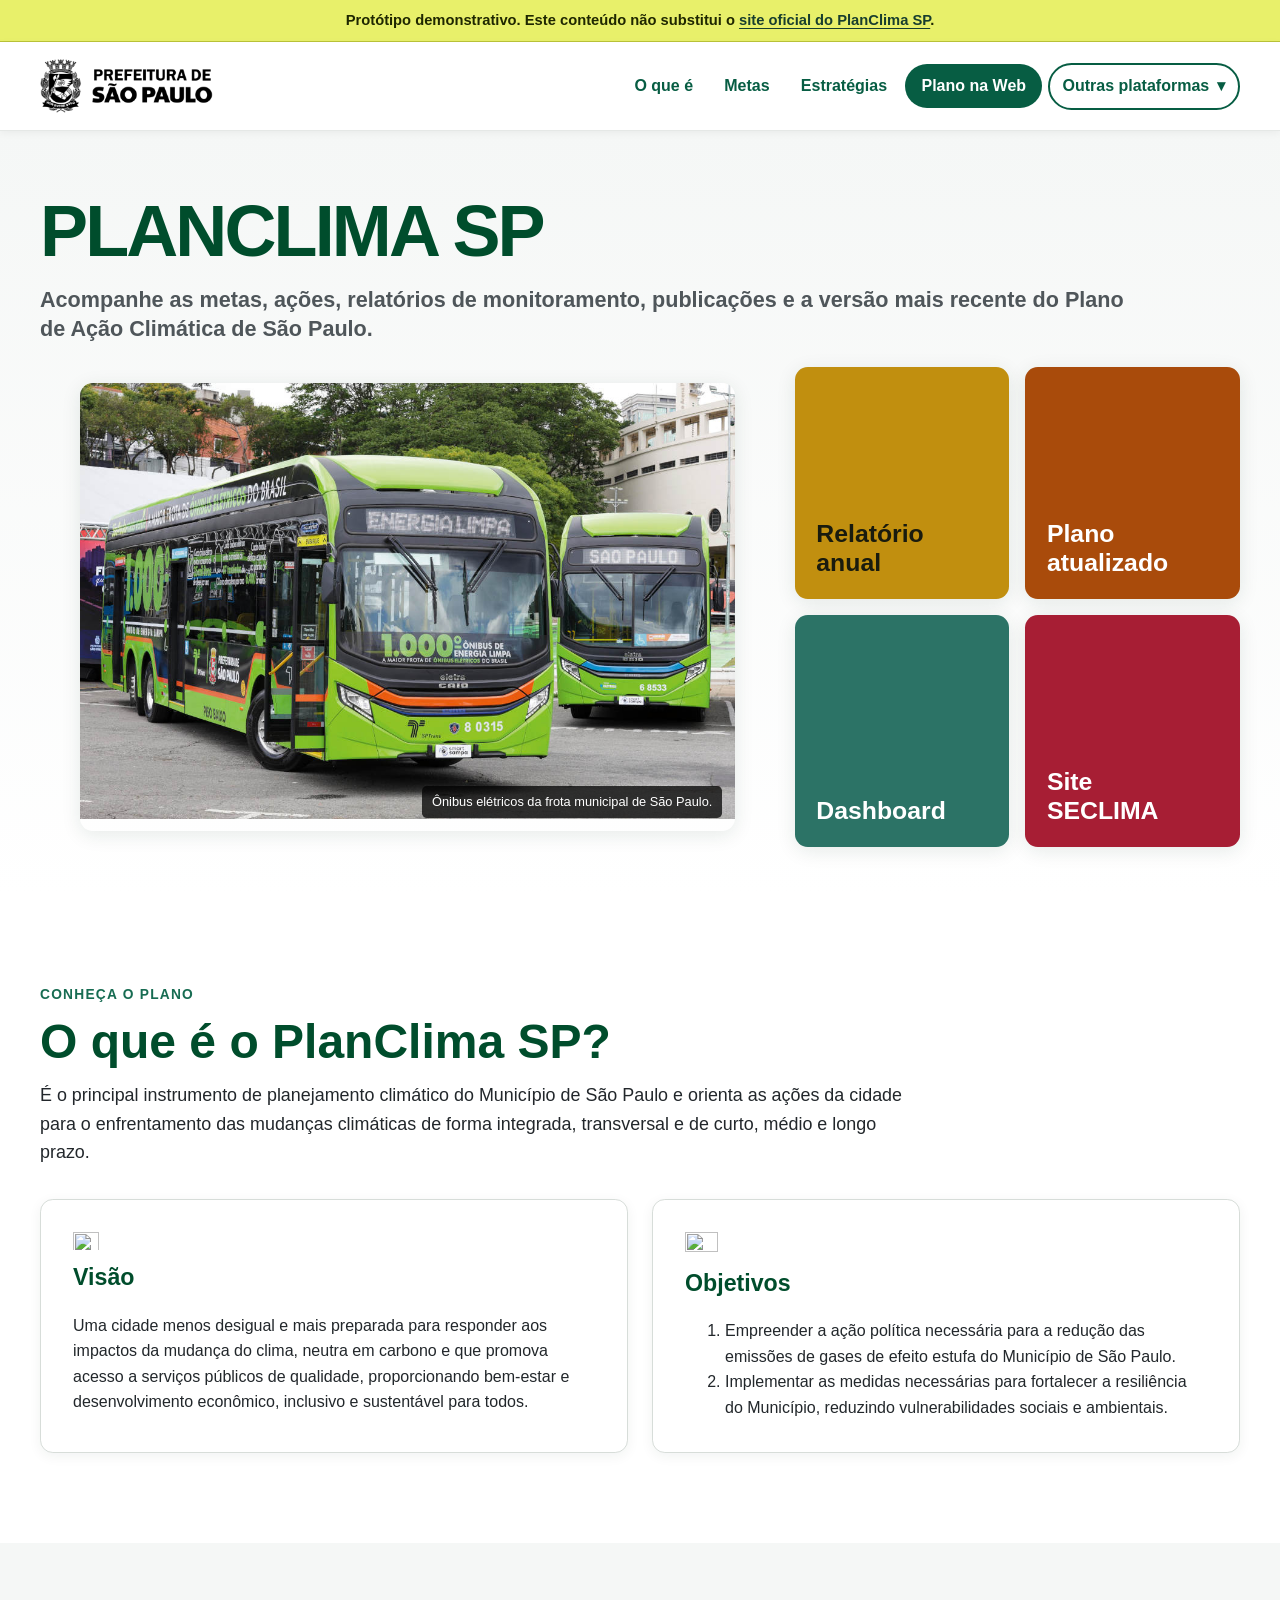
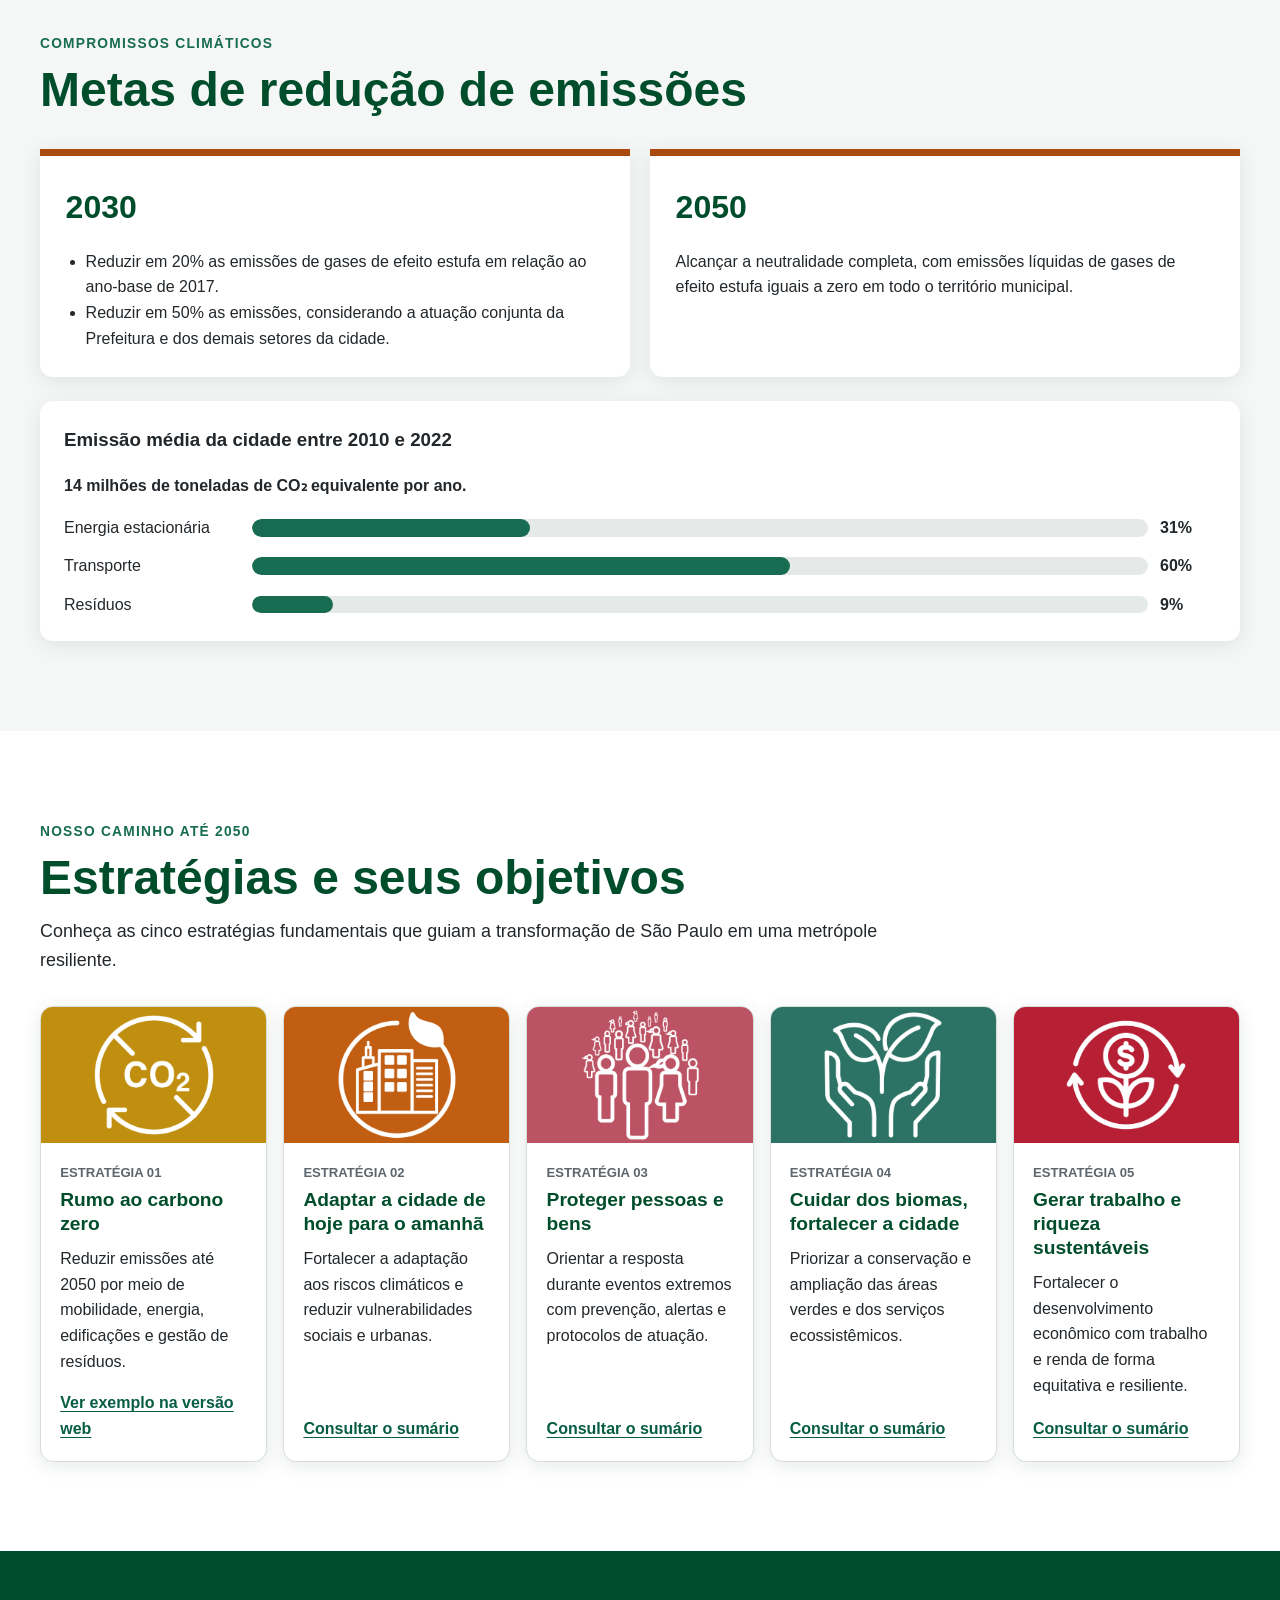
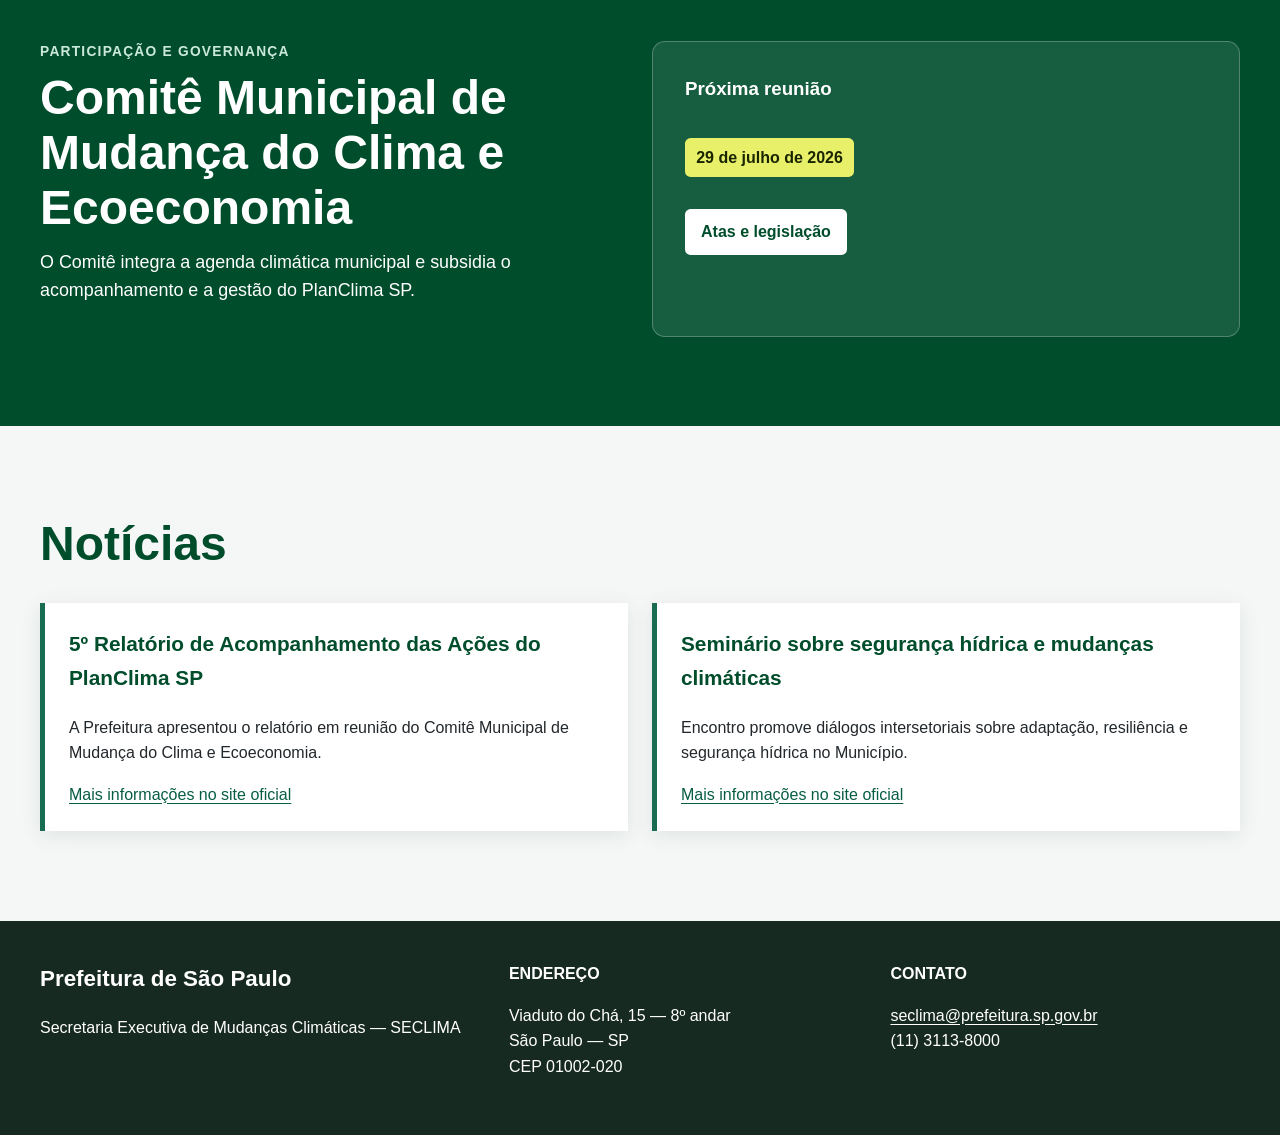
==== index.html @ 9f9f1e48 "Add files via upload" ====
<!doctype html>
<html lang="pt-BR">
<head>
  <meta charset="utf-8">
  <meta name="viewport" content="width=device-width, initial-scale=1">
  <meta name="description" content="Protótipo demonstrativo da página do PlanClima SP com acesso à versão web do Plano de Ação Climática.">
  <title>PlanClima SP — protótipo</title>
  <link rel="stylesheet" href="assets/css/styles.css">
</head>
<body class="planclima-site">
  <a class="skip-link" href="#conteudo-principal">Pular para o conteúdo principal</a>

  <div class="prototype-banner" role="note">
    Protótipo demonstrativo. Este conteúdo não substitui o
    <a href="https://prefeitura.sp.gov.br/web/planclimasp">site oficial do PlanClima SP</a>.
  </div>

  <header class="site-header">
    <div class="container site-header__inner">
      <a class="brand-link" href="index.html" aria-label="PlanClima SP — página inicial do protótipo">
        <img src="assets/images/logo-prefeitura.png" alt="Prefeitura de São Paulo" width="520" height="200">
      </a>

      <nav class="desktop-nav" aria-label="Navegação principal">
        <a href="#sobre">O que é</a>
        <a href="#metas">Metas</a>
        <a href="#estrategias">Estratégias</a>
        <a class="nav-plan" href="planclima-web.html">Plano na Web</a>
        <details class="platforms-menu">
          <summary>Outras plataformas</summary>
          <div class="platforms-menu__panel">
            <a href="https://sampaclima.prefeitura.sp.gov.br/indicadoresinternet/">SampaClima</a>
            <a href="https://prefeitura.sp.gov.br/web/planejamento/w/or%C3%A7amento-clim%C3%A1tico">Orçamento Climático</a>
            <a href="https://www.cgesp.org/v3/">CGE</a>
            <a href="https://observasampa.prefeitura.sp.gov.br/">ObservaSampa</a>
          </div>
        </details>
      </nav>

      <details class="mobile-nav">
        <summary>Menu</summary>
        <nav class="mobile-nav__panel" aria-label="Navegação principal para telas menores">
          <a href="#sobre">O que é</a>
          <a href="#metas">Metas</a>
          <a href="#estrategias">Estratégias</a>
          <a href="planclima-web.html">Plano na Web</a>
          <a href="https://sampaclima.prefeitura.sp.gov.br/indicadoresinternet/">SampaClima</a>
          <a href="https://prefeitura.sp.gov.br/web/planejamento/w/or%C3%A7amento-clim%C3%A1tico">Orçamento Climático</a>
        </nav>
      </details>
    </div>
  </header>

  <main id="conteudo-principal">
    <section class="hero-home" aria-labelledby="titulo-pagina">
      <div class="container">
        <h1 id="titulo-pagina">PLANCLIMA SP</h1>
        <p class="hero-home__lead">Acompanhe as metas, ações, relatórios de monitoramento, publicações e a versão mais recente do Plano de Ação Climática de São Paulo.</p>

        <div class="hero-grid">
          <figure class="hero-photo">
            <img src="assets/images/onibus-eletricos.jpg" alt="Dois ônibus elétricos verdes da frota municipal de São Paulo" width="1080" height="720">
            <figcaption class="hero-photo__caption">Ônibus elétricos da frota municipal de São Paulo.</figcaption>
          </figure>

          <div class="hero-actions" aria-label="Acessos em destaque">
            <a class="hero-action hero-action--report" href="https://prefeitura.sp.gov.br/cidade/secretarias/upload/seclima/planclimasp/arquivos/5-relatorio-planclima-compilado-pdf.pdf">Relatório<br>anual</a>
            <a class="hero-action hero-action--plan" href="https://prefeitura.sp.gov.br/cidade/secretarias/upload/seclima/planclimasp/arquivos/PlanClimaSP-2025__Completo__PARA-TELA.pdf">Plano<br>atualizado</a>
            <a class="hero-action hero-action--dashboard" href="https://prefeitura.sp.gov.br/web/planclimasp/dashboard">Dashboard</a>
            <a class="hero-action hero-action--seclima" href="https://prefeitura.sp.gov.br/web/secretaria_executiva_de_mudancas_climaticas">Site<br>SECLIMA</a>
          </div>
        </div>
      </div>
    </section>

    <section class="section" id="sobre" aria-labelledby="titulo-sobre">
      <div class="container">
        <div class="section-heading">
          <span class="eyebrow">Conheça o plano</span>
          <h2 id="titulo-sobre">O que é o PlanClima SP?</h2>
          <p>É o principal instrumento de planejamento climático do Município de São Paulo e orienta as ações da cidade para o enfrentamento das mudanças climáticas de forma integrada, transversal e de curto, médio e longo prazo.</p>
        </div>

        <div class="about-grid">
          <article class="content-card">
            <div class="content-card__icon" aria-hidden="true"><img src="assets/images/icone-visao.svg" alt="" width="26" height="18"></div>
            <h3>Visão</h3>
            <p>Uma cidade menos desigual e mais preparada para responder aos impactos da mudança do clima, neutra em carbono e que promova acesso a serviços públicos de qualidade, proporcionando bem-estar e desenvolvimento econômico, inclusivo e sustentável para todos.</p>
          </article>
          <article class="content-card">
            <div class="content-card__icon" aria-hidden="true"><img src="assets/images/icone-objetivos.svg" alt="" width="33" height="33"></div>
            <h3>Objetivos</h3>
            <ol>
              <li>Empreender a ação política necessária para a redução das emissões de gases de efeito estufa do Município de São Paulo.</li>
              <li>Implementar as medidas necessárias para fortalecer a resiliência do Município, reduzindo vulnerabilidades sociais e ambientais.</li>
            </ol>
          </article>
        </div>
      </div>
    </section>

    <section class="section section--alt" id="metas" aria-labelledby="titulo-metas">
      <div class="container">
        <div class="section-heading">
          <span class="eyebrow">Compromissos climáticos</span>
          <h2 id="titulo-metas">Metas de redução de emissões</h2>
        </div>

        <div class="targets-grid">
          <article class="target-year">
            <h3>2030</h3>
            <ul>
              <li>Reduzir em 20% as emissões de gases de efeito estufa em relação ao ano-base de 2017.</li>
              <li>Reduzir em 50% as emissões, considerando a atuação conjunta da Prefeitura e dos demais setores da cidade.</li>
            </ul>
          </article>
          <article class="target-year">
            <h3>2050</h3>
            <p>Alcançar a neutralidade completa, com emissões líquidas de gases de efeito estufa iguais a zero em todo o território municipal.</p>
          </article>
        </div>

        <div class="emissions-summary" aria-labelledby="titulo-emissoes">
          <h3 id="titulo-emissoes">Emissão média da cidade entre 2010 e 2022</h3>
          <p><strong>14 milhões de toneladas de CO₂ equivalente por ano.</strong></p>
          <div class="emissions-bars" aria-label="Distribuição percentual das emissões por setor">
            <div class="emissions-row"><span>Energia estacionária</span><div class="emissions-track" aria-hidden="true"><div class="emissions-fill" style="width:31%"></div></div><strong>31%</strong></div>
            <div class="emissions-row"><span>Transporte</span><div class="emissions-track" aria-hidden="true"><div class="emissions-fill" style="width:60%"></div></div><strong>60%</strong></div>
            <div class="emissions-row"><span>Resíduos</span><div class="emissions-track" aria-hidden="true"><div class="emissions-fill" style="width:9%"></div></div><strong>9%</strong></div>
          </div>
        </div>
      </div>
    </section>

    <section class="section" id="estrategias" aria-labelledby="titulo-estrategias">
      <div class="container">
        <div class="section-heading">
          <span class="eyebrow">Nosso caminho até 2050</span>
          <h2 id="titulo-estrategias">Estratégias e seus objetivos</h2>
          <p>Conheça as cinco estratégias fundamentais que guiam a transformação de São Paulo em uma metrópole resiliente.</p>
        </div>

        <div class="strategies-grid">
          <article class="strategy-card" style="--strategy-color:#c18f0f">
            <div class="strategy-card__visual"><img src="assets/images/estrategia-carbono.png" alt="" width="652" height="737"></div>
            <div class="strategy-card__body"><p class="strategy-card__number">Estratégia 01</p><h3>Rumo ao carbono zero</h3><p>Reduzir emissões até 2050 por meio de mobilidade, energia, edificações e gestão de resíduos.</p><a href="planclima-web.html#amostra-meta">Ver exemplo na versão web</a></div>
          </article>
          <article class="strategy-card" style="--strategy-color:#c15e12">
            <div class="strategy-card__visual"><img src="assets/images/estrategia-adaptar.png" alt="" width="652" height="737"></div>
            <div class="strategy-card__body"><p class="strategy-card__number">Estratégia 02</p><h3>Adaptar a cidade de hoje para o amanhã</h3><p>Fortalecer a adaptação aos riscos climáticos e reduzir vulnerabilidades sociais e urbanas.</p><a href="planclima-web.html#sumario">Consultar o sumário</a></div>
          </article>
          <article class="strategy-card" style="--strategy-color:#bc5364">
            <div class="strategy-card__visual"><img src="assets/images/estrategia-proteger.png" alt="" width="652" height="737"></div>
            <div class="strategy-card__body"><p class="strategy-card__number">Estratégia 03</p><h3>Proteger pessoas e bens</h3><p>Orientar a resposta durante eventos extremos com prevenção, alertas e protocolos de atuação.</p><a href="planclima-web.html#sumario">Consultar o sumário</a></div>
          </article>
          <article class="strategy-card" style="--strategy-color:#2c7366">
            <div class="strategy-card__visual"><img src="assets/images/estrategia-biomas.png" alt="" width="652" height="737"></div>
            <div class="strategy-card__body"><p class="strategy-card__number">Estratégia 04</p><h3>Cuidar dos biomas, fortalecer a cidade</h3><p>Priorizar a conservação e ampliação das áreas verdes e dos serviços ecossistêmicos.</p><a href="planclima-web.html#sumario">Consultar o sumário</a></div>
          </article>
          <article class="strategy-card" style="--strategy-color:#b61f34">
            <div class="strategy-card__visual"><img src="assets/images/estrategia-trabalho.png" alt="" width="652" height="737"></div>
            <div class="strategy-card__body"><p class="strategy-card__number">Estratégia 05</p><h3>Gerar trabalho e riqueza sustentáveis</h3><p>Fortalecer o desenvolvimento econômico com trabalho e renda de forma equitativa e resiliente.</p><a href="planclima-web.html#sumario">Consultar o sumário</a></div>
          </article>
        </div>
      </div>
    </section>

    <section class="section section--green" aria-labelledby="titulo-comite">
      <div class="container committee-grid">
        <div class="section-heading">
          <span class="eyebrow">Participação e governança</span>
          <h2 id="titulo-comite">Comitê Municipal de Mudança do Clima e Ecoeconomia</h2>
          <p>O Comitê integra a agenda climática municipal e subsidia o acompanhamento e a gestão do PlanClima SP.</p>
        </div>
        <div class="committee-panel">
          <h3>Próxima reunião</h3>
          <p class="committee-date">29 de julho de 2026</p>
          <p><a class="button-link" href="https://prefeitura.sp.gov.br/web/secretaria_executiva_de_mudancas_climaticas/participacao_social/conselhos_e_orgaos_colegiados/comite_municipal_de_mudanca_do_clima_e_ecoeconomia/">Atas e legislação</a></p>
        </div>
      </div>
    </section>

    <section class="section section--alt" aria-labelledby="titulo-noticias">
      <div class="container">
        <div class="section-heading"><h2 id="titulo-noticias">Notícias</h2></div>
        <div class="news-grid">
          <article class="news-card"><h3>5º Relatório de Acompanhamento das Ações do PlanClima SP</h3><p>A Prefeitura apresentou o relatório em reunião do Comitê Municipal de Mudança do Clima e Ecoeconomia.</p><a href="https://prefeitura.sp.gov.br/web/planclimasp">Mais informações no site oficial</a></article>
          <article class="news-card"><h3>Seminário sobre segurança hídrica e mudanças climáticas</h3><p>Encontro promove diálogos intersetoriais sobre adaptação, resiliência e segurança hídrica no Município.</p><a href="https://prefeitura.sp.gov.br/web/planclimasp">Mais informações no site oficial</a></article>
        </div>
      </div>
    </section>
  </main>

  <footer class="site-footer">
    <div class="container site-footer__grid">
      <div><h2>Prefeitura de São Paulo</h2><p>Secretaria Executiva de Mudanças Climáticas — SECLIMA</p></div>
      <div><h3>Endereço</h3><p>Viaduto do Chá, 15 — 8º andar<br>São Paulo — SP<br>CEP 01002-020</p></div>
      <div><h3>Contato</h3><p><a href="mailto:seclima@prefeitura.sp.gov.br">seclima@prefeitura.sp.gov.br</a><br>(11) 3113-8000</p></div>
    </div>
  </footer>
</body>
</html>
---- assets/css/styles.css ----
:root {
  --pc-green-900: #004d2c;
  --pc-green-800: #075d43;
  --pc-green-700: #176c52;
  --pc-green-100: #e9f4ef;
  --pc-ink: #22272b;
  --pc-muted: #5e666d;
  --pc-border: #d7ddd9;
  --pc-surface: #ffffff;
  --pc-surface-alt: #f5f7f6;
  --pc-yellow: #c18f0f;
  --pc-orange: #a94b0b;
  --pc-teal: #2c7366;
  --pc-red: #a71e34;
  --pc-focus: #005fcc;
  --pc-max: 75rem;
  --pc-radius: 0.8rem;
  --pc-shadow: 0 0.25rem 1.2rem rgba(20, 54, 40, 0.1);
}

* {
  box-sizing: border-box;
}

html {
  scroll-behavior: smooth;
}

body.planclima-site {
  margin: 0;
  color: var(--pc-ink);
  background: var(--pc-surface);
  font-family: "Open Sans", Arial, Helvetica, sans-serif;
  font-size: 1rem;
  line-height: 1.6;
}

body.planclima-site img {
  max-width: 100%;
  height: auto;
}

body.planclima-site a {
  color: var(--pc-green-800);
  text-underline-offset: 0.18em;
}

body.planclima-site a:hover {
  text-decoration-thickness: 0.14em;
}

body.planclima-site :focus-visible {
  outline: 0.2rem solid var(--pc-focus);
  outline-offset: 0.2rem;
}

.skip-link {
  position: fixed;
  z-index: 1000;
  top: 0.5rem;
  left: 0.5rem;
  padding: 0.75rem 1rem;
  color: #fff !important;
  background: #111;
  border-radius: 0.35rem;
  transform: translateY(-150%);
}

.skip-link:focus {
  transform: translateY(0);
}

.prototype-banner {
  padding: 0.55rem 1rem;
  color: #1f2700;
  background: #e8f06a;
  border-bottom: 0.0625rem solid #bac339;
  text-align: center;
  font-size: 0.92rem;
  font-weight: 700;
}

.prototype-banner a {
  color: #183e2e !important;
}

.container {
  width: min(calc(100% - 2rem), var(--pc-max));
  margin-inline: auto;
}

.site-header {
  position: relative;
  z-index: 20;
  background: #fff;
  border-bottom: 0.0625rem solid #e5e8e6;
  box-shadow: 0 0.12rem 0.5rem rgba(0, 0, 0, 0.05);
}

.site-header__inner {
  min-height: 5.5rem;
  display: flex;
  align-items: center;
  justify-content: space-between;
  gap: 1.5rem;
}

.brand-link {
  display: inline-flex;
  align-items: center;
  flex: 0 0 auto;
}

.brand-link img {
  display: block;
  width: 10.8rem;
  height: auto;
}

.desktop-nav {
  display: flex;
  align-items: center;
  gap: 0.35rem;
}

.desktop-nav > a,
.platforms-menu > summary {
  display: inline-flex;
  align-items: center;
  min-height: 2.75rem;
  padding: 0.55rem 0.8rem;
  color: var(--pc-green-800);
  border-radius: 2rem;
  font-weight: 700;
  text-decoration: none;
}

.desktop-nav > a:hover,
.desktop-nav > a[aria-current="page"] {
  background: var(--pc-green-100);
}

.desktop-nav > a.nav-plan {
  padding-inline: 1rem;
  color: #fff;
  background: var(--pc-green-800);
}

.desktop-nav > a.nav-plan:hover,
.desktop-nav > a.nav-plan[aria-current="page"] {
  color: #fff;
  background: var(--pc-green-900);
}

.platforms-menu {
  position: relative;
}

.platforms-menu > summary {
  cursor: pointer;
  list-style: none;
  border: 0.125rem solid var(--pc-green-800);
}

.platforms-menu > summary::-webkit-details-marker {
  display: none;
}

.platforms-menu > summary::after {
  content: "▾";
  margin-left: 0.5rem;
}

.platforms-menu[open] > summary::after {
  content: "▴";
}

.platforms-menu__panel {
  position: absolute;
  right: 0;
  width: 15rem;
  margin-top: 0.4rem;
  padding: 0.5rem;
  background: #fff;
  border: 0.0625rem solid var(--pc-border);
  border-radius: 0.5rem;
  box-shadow: var(--pc-shadow);
}

.platforms-menu__panel a {
  display: block;
  padding: 0.55rem 0.7rem;
  border-radius: 0.35rem;
  text-decoration: none;
}

.platforms-menu__panel a:hover {
  background: var(--pc-green-100);
}

.mobile-nav {
  display: none;
}

.hero-home {
  padding: clamp(2.5rem, 5vw, 5rem) 0 3rem;
  background: linear-gradient(180deg, #f5f7f6 0%, #fff 100%);
}

.hero-home h1,
.web-hero h1 {
  margin: 0;
  color: var(--pc-green-900);
  font-size: clamp(2.5rem, 6vw, 4.5rem);
  line-height: 1.02;
  letter-spacing: -0.04em;
}

.hero-home__lead {
  max-width: 68rem;
  margin: 1rem 0 1.5rem;
  color: #4f565a;
  font-size: clamp(1.1rem, 2vw, 1.35rem);
  font-weight: 700;
  line-height: 1.35;
}

.hero-grid {
  display: grid;
  grid-template-columns: minmax(0, 1.65fr) minmax(18rem, 1fr);
  gap: 1.25rem;
}

.hero-photo {
  position: relative;
  min-height: 28rem;
  overflow: hidden;
  border-radius: var(--pc-radius);
  box-shadow: var(--pc-shadow);
}

.hero-photo img {
  width: 100%;
  height: 100%;
  object-fit: cover;
}

.hero-photo__caption {
  position: absolute;
  right: 0.8rem;
  bottom: 0.8rem;
  max-width: calc(100% - 1.6rem);
  padding: 0.35rem 0.6rem;
  color: #fff;
  background: rgba(0, 0, 0, 0.74);
  border-radius: 0.3rem;
  font-size: 0.8rem;
}

.hero-actions {
  display: grid;
  grid-template-columns: repeat(2, minmax(0, 1fr));
  gap: 1rem;
}

.hero-action {
  min-height: 13.5rem;
  display: flex;
  align-items: flex-end;
  padding: 1.35rem;
  border-radius: var(--pc-radius);
  box-shadow: var(--pc-shadow);
  color: #fff !important;
  font-size: clamp(1.15rem, 2vw, 1.55rem);
  font-weight: 800;
  line-height: 1.15;
  text-decoration: none;
}

.hero-action--report {
  color: #191b0e !important;
  background: var(--pc-yellow);
}

.hero-action--plan {
  background: var(--pc-orange);
}

.hero-action--dashboard {
  background: var(--pc-teal);
}

.hero-action--seclima {
  background: var(--pc-red);
}

.hero-action:hover {
  filter: brightness(0.92);
  transform: translateY(-0.12rem);
}

.section {
  padding: clamp(3.2rem, 7vw, 6rem) 0;
}

.section--alt {
  background: var(--pc-surface-alt);
}

.section--green {
  color: #fff;
  background: var(--pc-green-900);
}

.section-heading {
  max-width: 54rem;
  margin: 0 0 2rem;
}

.eyebrow {
  display: block;
  margin-bottom: 0.45rem;
  color: var(--pc-green-700);
  font-size: 0.86rem;
  font-weight: 800;
  letter-spacing: 0.09em;
  text-transform: uppercase;
}

.section--green .eyebrow {
  color: #cbe9da;
}

.section-heading h2,
.document-section > h2 {
  margin: 0 0 0.75rem;
  color: var(--pc-green-900);
  font-size: clamp(1.9rem, 4vw, 3rem);
  line-height: 1.15;
}

.section--green .section-heading h2 {
  color: #fff;
}

.section-heading p {
  margin: 0;
  font-size: 1.12rem;
}

.about-grid,
.committee-grid,
.news-grid {
  display: grid;
  grid-template-columns: repeat(2, minmax(0, 1fr));
  gap: 1.5rem;
}

.content-card {
  padding: clamp(1.4rem, 3vw, 2rem);
  background: #fff;
  border: 0.0625rem solid var(--pc-border);
  border-radius: var(--pc-radius);
  box-shadow: 0 0.2rem 0.8rem rgba(20, 54, 40, 0.06);
}

.content-card h3 {
  margin: 0 0 0.75rem;
  color: var(--pc-green-900);
  font-size: 1.45rem;
}

.content-card p:last-child,
.content-card ol:last-child {
  margin-bottom: 0;
}

.targets-grid {
  display: grid;
  grid-template-columns: repeat(2, minmax(0, 1fr));
  gap: 1.25rem;
}

.target-year {
  padding: 1.6rem;
  background: #fff;
  border-top: 0.45rem solid var(--pc-orange);
  border-radius: 0 0 var(--pc-radius) var(--pc-radius);
  box-shadow: var(--pc-shadow);
}

.target-year h3 {
  margin: 0 0 0.8rem;
  color: var(--pc-green-900);
  font-size: 2rem;
}

.target-year ul {
  margin-bottom: 0;
  padding-left: 1.25rem;
}

.emissions-summary {
  margin-top: 1.5rem;
  padding: 1.5rem;
  background: #fff;
  border-radius: var(--pc-radius);
  box-shadow: var(--pc-shadow);
}

.emissions-summary h3 {
  margin-top: 0;
}

.emissions-bars {
  display: grid;
  gap: 0.8rem;
}

.emissions-row {
  display: grid;
  grid-template-columns: 11rem minmax(0, 1fr) 3.5rem;
  gap: 0.75rem;
  align-items: center;
}

.emissions-track {
  height: 1.1rem;
  overflow: hidden;
  background: #e5e9e7;
  border-radius: 1rem;
}

.emissions-fill {
  height: 100%;
  background: var(--pc-green-700);
  border-radius: inherit;
}

.strategies-grid {
  display: grid;
  grid-template-columns: repeat(5, minmax(0, 1fr));
  gap: 1rem;
}

.strategy-card {
  min-height: 23rem;
  display: flex;
  flex-direction: column;
  overflow: hidden;
  color: var(--pc-ink);
  background: #fff;
  border: 0.0625rem solid var(--pc-border);
  border-radius: var(--pc-radius);
  box-shadow: var(--pc-shadow);
}

.strategy-card__visual {
  min-height: 8.2rem;
  display: grid;
  place-items: center;
  background: var(--strategy-color, var(--pc-green-800));
}

.strategy-card__visual img {
  width: 7.5rem;
  height: 7.5rem;
  object-fit: cover;
}

.strategy-card__body {
  flex: 1;
  display: flex;
  flex-direction: column;
  padding: 1.2rem;
}

.strategy-card__number {
  margin: 0 0 0.3rem;
  color: var(--pc-muted);
  font-size: 0.82rem;
  font-weight: 800;
  text-transform: uppercase;
}

.strategy-card h3 {
  margin: 0 0 0.65rem;
  color: var(--pc-green-900);
  font-size: 1.2rem;
  line-height: 1.25;
}

.strategy-card p {
  margin-top: 0;
}

.strategy-card a {
  margin-top: auto;
  font-weight: 800;
}

.committee-panel {
  padding: 2rem;
  background: rgba(255, 255, 255, 0.09);
  border: 0.0625rem solid rgba(255, 255, 255, 0.25);
  border-radius: var(--pc-radius);
}

.committee-panel h3 {
  margin-top: 0;
  color: #fff;
}

.committee-date {
  display: inline-block;
  padding: 0.4rem 0.7rem;
  color: #1a2500;
  background: #e8f06a;
  border-radius: 0.35rem;
  font-weight: 800;
}

.button-link {
  display: inline-flex;
  align-items: center;
  justify-content: center;
  min-height: 2.75rem;
  padding: 0.65rem 1rem;
  color: #fff !important;
  background: var(--pc-green-800);
  border-radius: 0.35rem;
  font-weight: 800;
  text-decoration: none;
}

.section--green .button-link {
  color: var(--pc-green-900) !important;
  background: #fff;
}

.news-card {
  padding: 1.5rem;
  border-left: 0.35rem solid var(--pc-green-700);
  background: #fff;
  box-shadow: var(--pc-shadow);
}

.news-card h3 {
  margin-top: 0;
  color: var(--pc-green-900);
  font-size: 1.3rem;
}

.site-footer {
  padding: 2.5rem 0;
  color: #fff;
  background: #172a22;
}

.site-footer__grid {
  display: grid;
  grid-template-columns: 1.25fr 1fr 1fr;
  gap: 2rem;
}

.site-footer h2,
.site-footer h3 {
  color: #fff;
}

.site-footer h2 {
  margin-top: 0;
  font-size: 1.4rem;
}

.site-footer h3 {
  margin-top: 0;
  font-size: 1rem;
  text-transform: uppercase;
}

.site-footer a {
  color: #fff !important;
}

.breadcrumbs {
  padding: 1rem 0;
  background: var(--pc-surface-alt);
  border-bottom: 0.0625rem solid var(--pc-border);
}

.breadcrumbs ol {
  display: flex;
  flex-wrap: wrap;
  gap: 0.45rem;
  margin: 0;
  padding: 0;
  list-style: none;
}

.breadcrumbs li:not(:last-child)::after {
  content: "/";
  margin-left: 0.45rem;
  color: var(--pc-muted);
}

.web-hero {
  padding: clamp(2.5rem, 6vw, 5rem) 0 2.5rem;
  background: linear-gradient(135deg, #edf6f1 0%, #fff 70%);
  border-bottom: 0.0625rem solid var(--pc-border);
}

.web-hero h1 {
  max-width: 58rem;
  font-size: clamp(2.3rem, 5vw, 4rem);
}

.web-hero__lead {
  max-width: 50rem;
  margin: 1rem 0 1.4rem;
  font-size: 1.2rem;
}

.status-tag {
  display: inline-flex;
  padding: 0.25rem 0.55rem;
  color: #5b3500;
  background: #ffdf9b;
  border-radius: 0.25rem;
  font-size: 0.85rem;
  font-weight: 800;
}

.web-hero__actions {
  display: flex;
  flex-wrap: wrap;
  gap: 0.75rem;
}

.button-link--secondary {
  color: var(--pc-green-900) !important;
  background: #fff;
  border: 0.125rem solid var(--pc-green-800);
}

.web-layout {
  display: grid;
  grid-template-columns: minmax(14rem, 17rem) minmax(0, 1fr);
  gap: clamp(2rem, 5vw, 4rem);
  align-items: start;
  padding-top: 2.5rem;
  padding-bottom: 5rem;
}

.in-page-nav {
  position: sticky;
  top: 1rem;
  padding: 1.25rem;
  background: var(--pc-surface-alt);
  border: 0.0625rem solid var(--pc-border);
  border-radius: var(--pc-radius);
}

.in-page-nav h2 {
  margin: 0 0 0.7rem;
  color: var(--pc-green-900);
  font-size: 1.15rem;
}

.in-page-nav ol {
  margin: 0;
  padding-left: 1.25rem;
}

.in-page-nav li + li {
  margin-top: 0.35rem;
}

.in-page-nav__pending {
  color: var(--pc-muted);
}

.document-content {
  min-width: 0;
}

.document-notice {
  margin-bottom: 2.5rem;
  padding: 1rem 1.2rem;
  background: #f6f8da;
  border-left: 0.35rem solid #aab622;
}

.document-notice p {
  margin: 0;
}

.document-section {
  scroll-margin-top: 1rem;
  padding-bottom: 3.5rem;
  border-bottom: 0.0625rem solid var(--pc-border);
}

.document-section + .document-section {
  padding-top: 3.5rem;
}

.document-section h3 {
  margin: 2rem 0 0.7rem;
  color: var(--pc-green-900);
  font-size: 1.5rem;
}

.chapter-index {
  display: grid;
  grid-template-columns: repeat(2, minmax(0, 1fr));
  gap: 0.75rem;
  margin: 1.5rem 0 0;
  padding: 0;
  list-style: none;
  counter-reset: chapters;
}

.chapter-index li {
  counter-increment: chapters;
  min-height: 5.5rem;
  padding: 1rem;
  background: #fff;
  border: 0.0625rem solid var(--pc-border);
  border-radius: 0.5rem;
}

.chapter-index li::before {
  content: counter(chapters, decimal-leading-zero);
  display: block;
  color: var(--pc-green-700);
  font-size: 0.8rem;
  font-weight: 800;
}

.chapter-index a {
  font-weight: 800;
}

.chapter-index small {
  display: block;
  color: var(--pc-muted);
}

.chapter-figure {
  margin: 1.5rem 0 2rem;
}

.chapter-figure img {
  display: block;
  width: 100%;
  border-radius: var(--pc-radius) var(--pc-radius) 0 0;
}

.chapter-figure figcaption {
  padding: 0.75rem 1rem;
  color: #454c50;
  background: var(--pc-surface-alt);
  border: 0.0625rem solid var(--pc-border);
  border-top: 0;
  border-radius: 0 0 var(--pc-radius) var(--pc-radius);
  font-size: 0.9rem;
}

.vision-quote {
  margin: 1.5rem 0;
  padding: 1.5rem;
  color: var(--pc-green-900);
  background: var(--pc-green-100);
  border-left: 0.45rem solid var(--pc-green-700);
  font-size: clamp(1.25rem, 2.8vw, 1.7rem);
  font-weight: 800;
  line-height: 1.4;
}

.objectives-list {
  padding-left: 1.35rem;
}

.objectives-list li + li {
  margin-top: 0.8rem;
}

.data-region {
  overflow-x: auto;
  margin: 1rem 0 1.5rem;
  border: 0.0625rem solid var(--pc-border);
  border-radius: 0.5rem;
}

.data-table {
  width: 100%;
  min-width: 42rem;
  border-collapse: collapse;
  background: #fff;
}

.data-table caption {
  padding: 1rem;
  color: var(--pc-green-900);
  background: var(--pc-surface-alt);
  font-size: 1.1rem;
  font-weight: 800;
  text-align: left;
}

.data-table th,
.data-table td {
  padding: 0.75rem;
  border-top: 0.0625rem solid var(--pc-border);
  vertical-align: top;
  text-align: left;
}

.data-table thead th {
  color: #fff;
  background: var(--pc-green-800);
}

.data-table tbody th {
  color: var(--pc-green-900);
  background: #f5f8f6;
}

.meta-card {
  overflow: hidden;
  margin-top: 1.5rem;
  background: #fff;
  border: 0.0625rem solid var(--pc-border);
  border-radius: var(--pc-radius);
  box-shadow: var(--pc-shadow);
}

.meta-card__header {
  padding: 1.4rem;
  color: #fff;
  background: var(--pc-orange);
}

.meta-card__header p {
  margin: 0 0 0.25rem;
  font-size: 0.9rem;
  font-weight: 800;
  text-transform: uppercase;
}

.meta-card__header h3 {
  margin: 0;
  color: #fff;
  font-size: 1.55rem;
}

.meta-card__body {
  padding: clamp(1.2rem, 3vw, 2rem);
}

.meta-card__facts {
  display: grid;
  grid-template-columns: repeat(2, minmax(0, 1fr));
  gap: 0.8rem;
  margin: 1.5rem 0;
}

.meta-card__facts div {
  padding: 0.8rem;
  background: var(--pc-surface-alt);
  border-radius: 0.35rem;
}

.meta-card__facts dt {
  color: var(--pc-muted);
  font-size: 0.78rem;
  font-weight: 800;
  text-transform: uppercase;
}

.meta-card__facts dd {
  margin: 0.2rem 0 0;
  font-weight: 700;
}

.page-navigation {
  display: flex;
  justify-content: space-between;
  gap: 1rem;
  margin-top: 2rem;
}

.page-navigation a {
  display: inline-flex;
  padding: 0.65rem 0.8rem;
  background: var(--pc-green-100);
  border-radius: 0.35rem;
  font-weight: 800;
  text-decoration: none;
}

@media (max-width: 68rem) {
  .desktop-nav {
    display: none;
  }

  .mobile-nav {
    position: relative;
    display: block;
  }

  .mobile-nav > summary {
    min-height: 2.75rem;
    display: inline-flex;
    align-items: center;
    padding: 0.55rem 0.85rem;
    color: #fff;
    background: var(--pc-green-800);
    border-radius: 0.35rem;
    cursor: pointer;
    font-weight: 800;
    list-style: none;
  }

  .mobile-nav > summary::-webkit-details-marker {
    display: none;
  }

  .mobile-nav__panel {
    position: absolute;
    right: 0;
    width: min(20rem, calc(100vw - 2rem));
    padding: 0.5rem;
    background: #fff;
    border: 0.0625rem solid var(--pc-border);
    border-radius: 0.5rem;
    box-shadow: var(--pc-shadow);
  }

  .mobile-nav__panel a {
    display: block;
    padding: 0.6rem;
    border-radius: 0.25rem;
    font-weight: 700;
    text-decoration: none;
  }

  .mobile-nav__panel a:hover {
    background: var(--pc-green-100);
  }

  .strategies-grid {
    grid-template-columns: repeat(3, minmax(0, 1fr));
  }
}

@media (max-width: 56rem) {
  .hero-grid,
  .about-grid,
  .committee-grid,
  .news-grid,
  .web-layout {
    grid-template-columns: 1fr;
  }

  .hero-photo {
    min-height: 22rem;
  }

  .web-layout {
    gap: 1.5rem;
  }

  .in-page-nav {
    position: static;
  }

  .site-footer__grid {
    grid-template-columns: 1fr 1fr;
  }
}

@media (max-width: 44rem) {
  .container {
    width: min(calc(100% - 1.25rem), var(--pc-max));
  }

  .site-header__inner {
    min-height: 4.5rem;
  }

  .brand-link img {
    width: 8.8rem;
  }

  .hero-actions,
  .targets-grid,
  .strategies-grid,
  .chapter-index,
  .meta-card__facts,
  .site-footer__grid {
    grid-template-columns: 1fr;
  }

  .hero-action {
    min-height: 8rem;
  }

  .strategy-card {
    min-height: auto;
  }

  .emissions-row {
    grid-template-columns: 1fr 3rem;
  }

  .emissions-row > span:first-child {
    grid-column: 1 / -1;
  }

  .page-navigation {
    flex-direction: column;
  }
}

@media (prefers-reduced-motion: reduce) {
  html {
    scroll-behavior: auto;
  }

  *,
  *::before,
  *::after {
    transition-duration: 0.01ms !important;
    animation-duration: 0.01ms !important;
    animation-iteration-count: 1 !important;
  }
}

@media print {
  .prototype-banner,
  .site-header,
  .breadcrumbs,
  .in-page-nav,
  .web-hero__actions,
  .page-navigation,
  .site-footer {
    display: none !important;
  }

  body.planclima-site {
    color: #000;
    background: #fff;
    font-size: 11pt;
  }

  .web-layout {
    display: block;
    padding: 0;
  }

  .document-section,
  .meta-card,
  .content-card {
    break-inside: avoid;
    box-shadow: none;
  }

  a[href]::after {
    content: " (" attr(href) ")";
    font-size: 0.8em;
  }
}
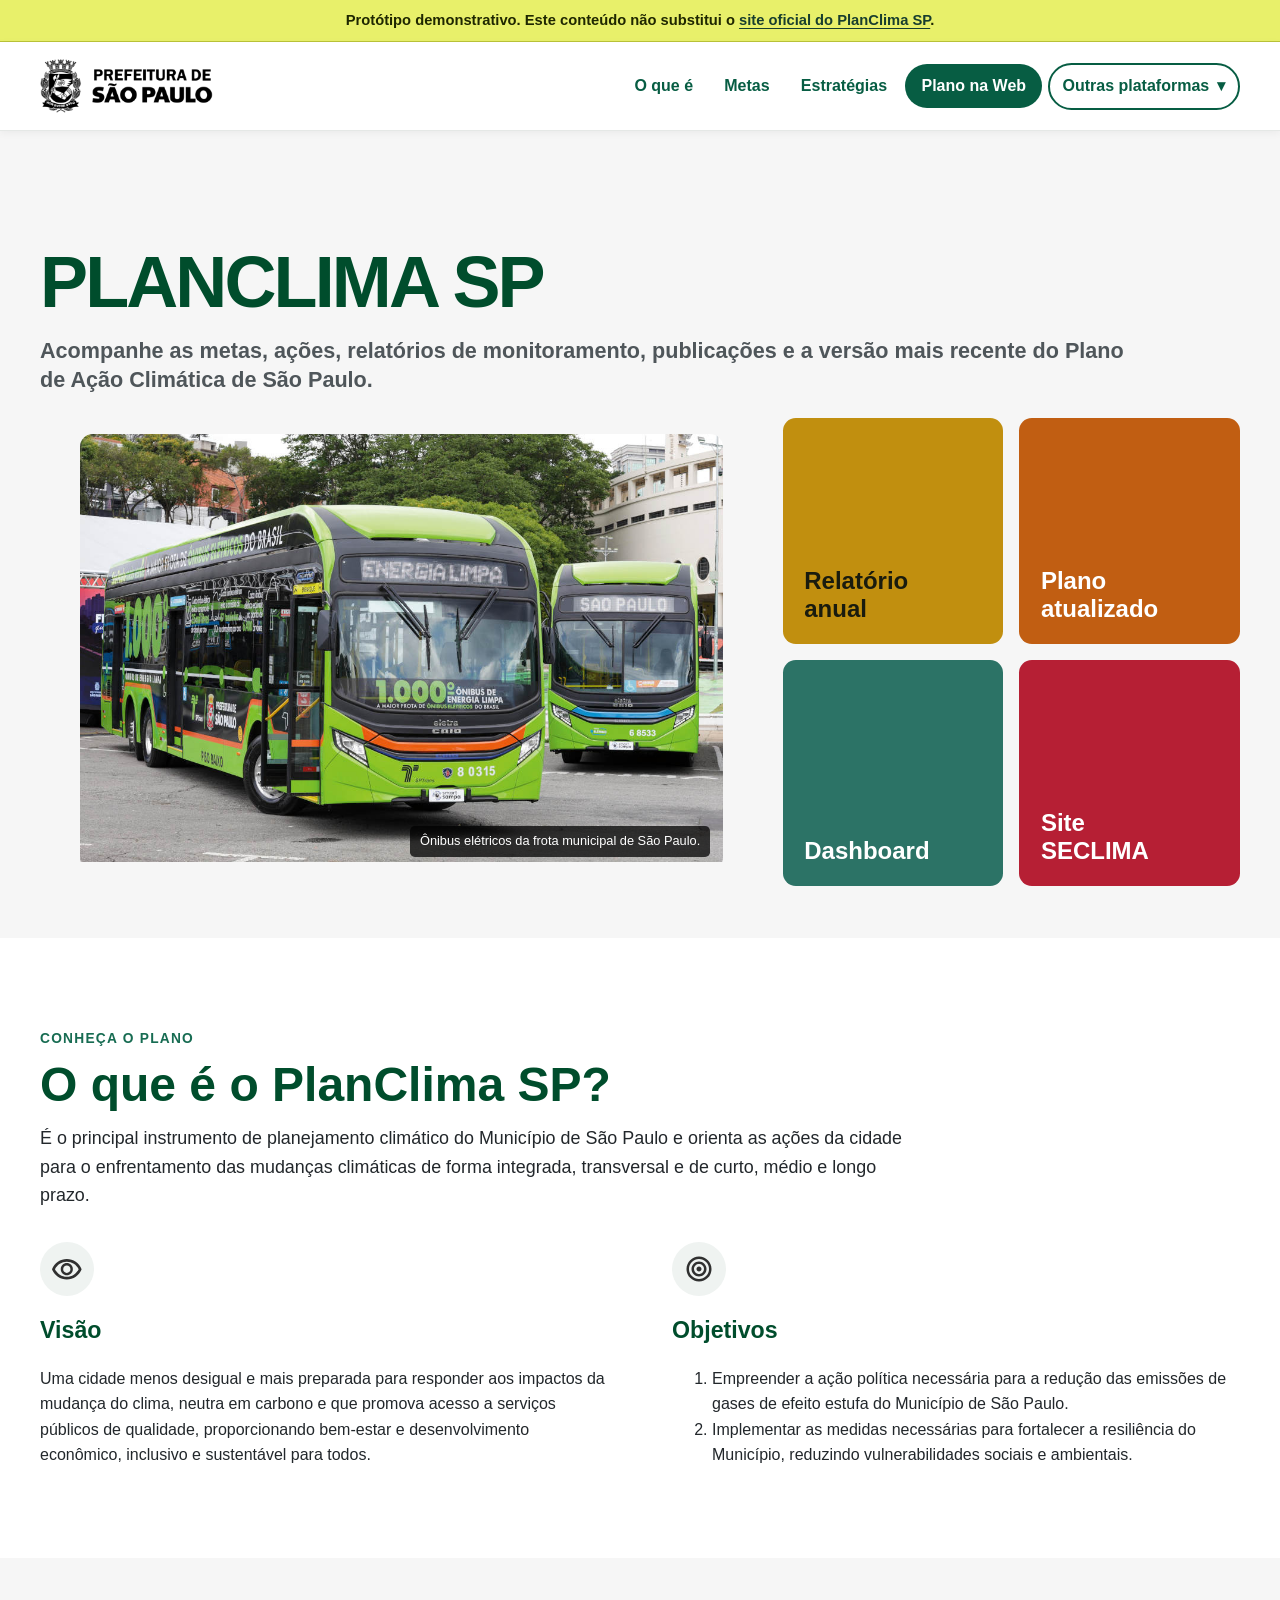
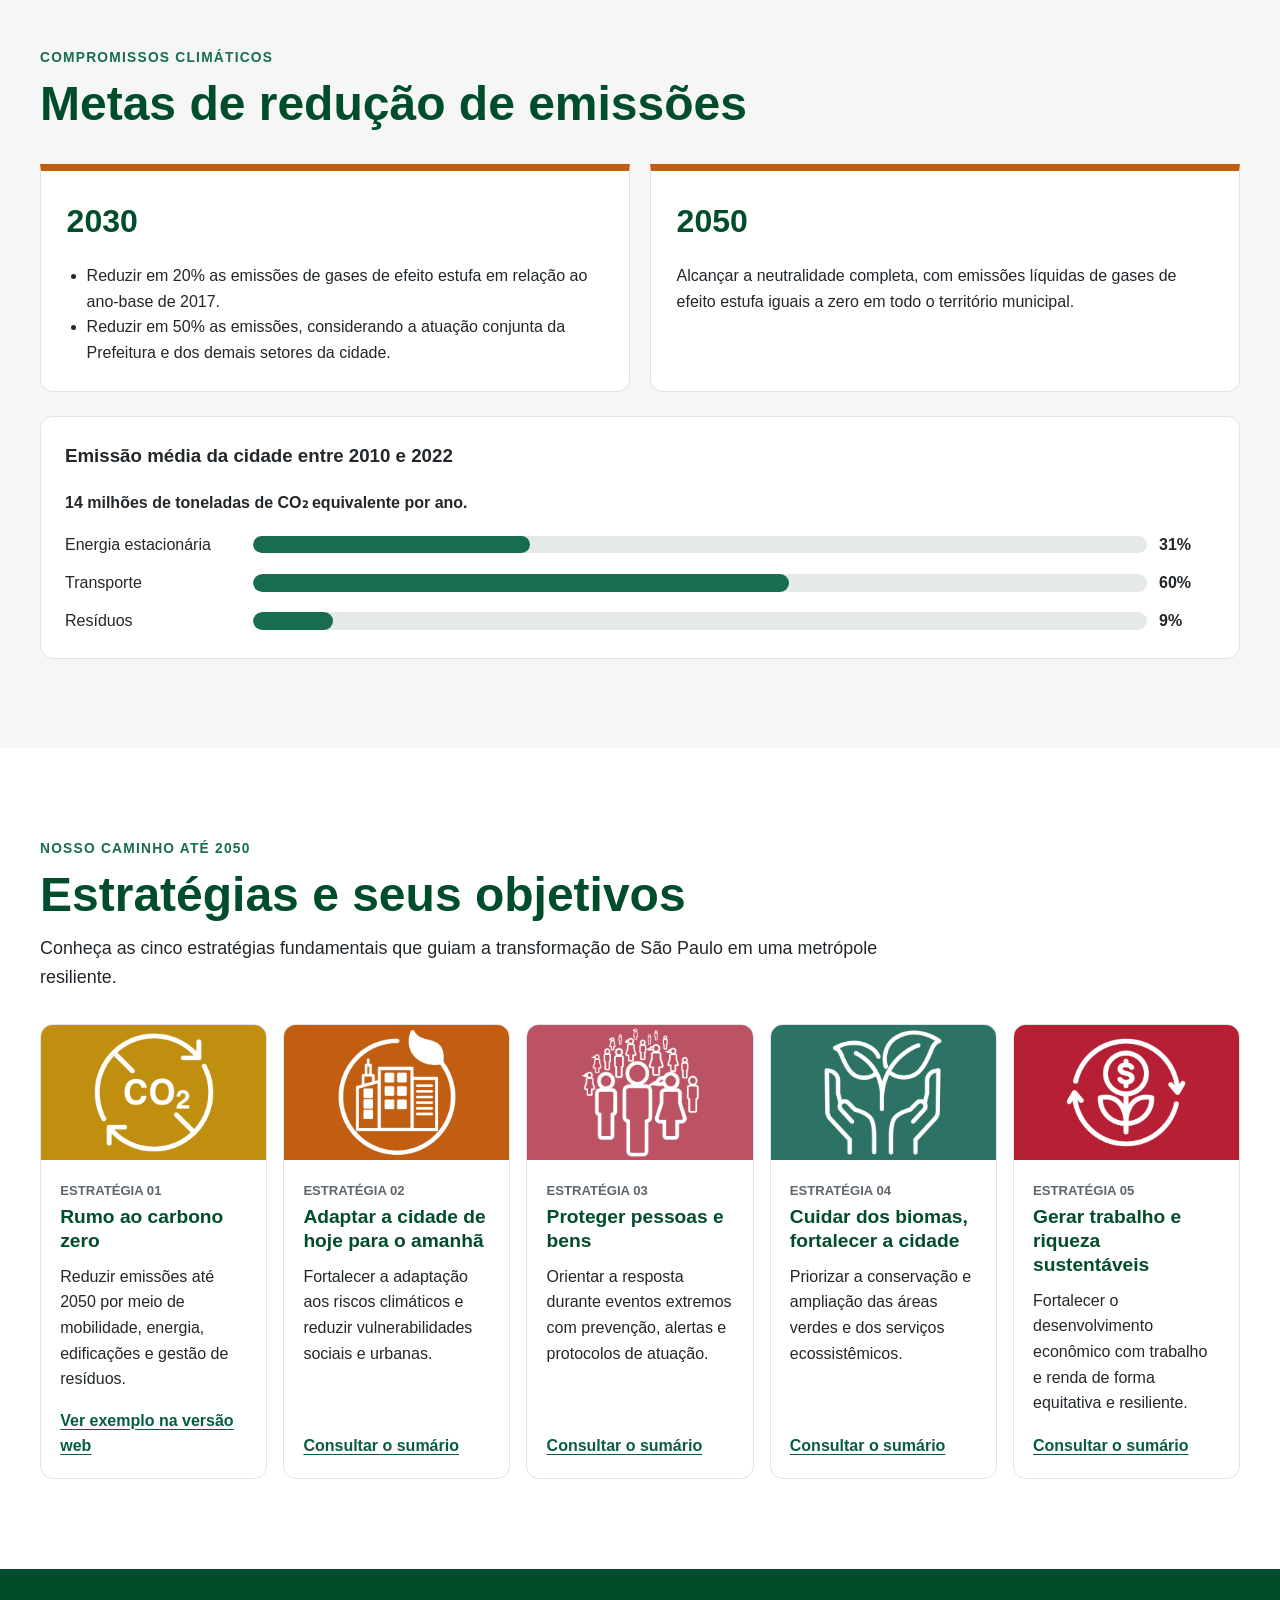
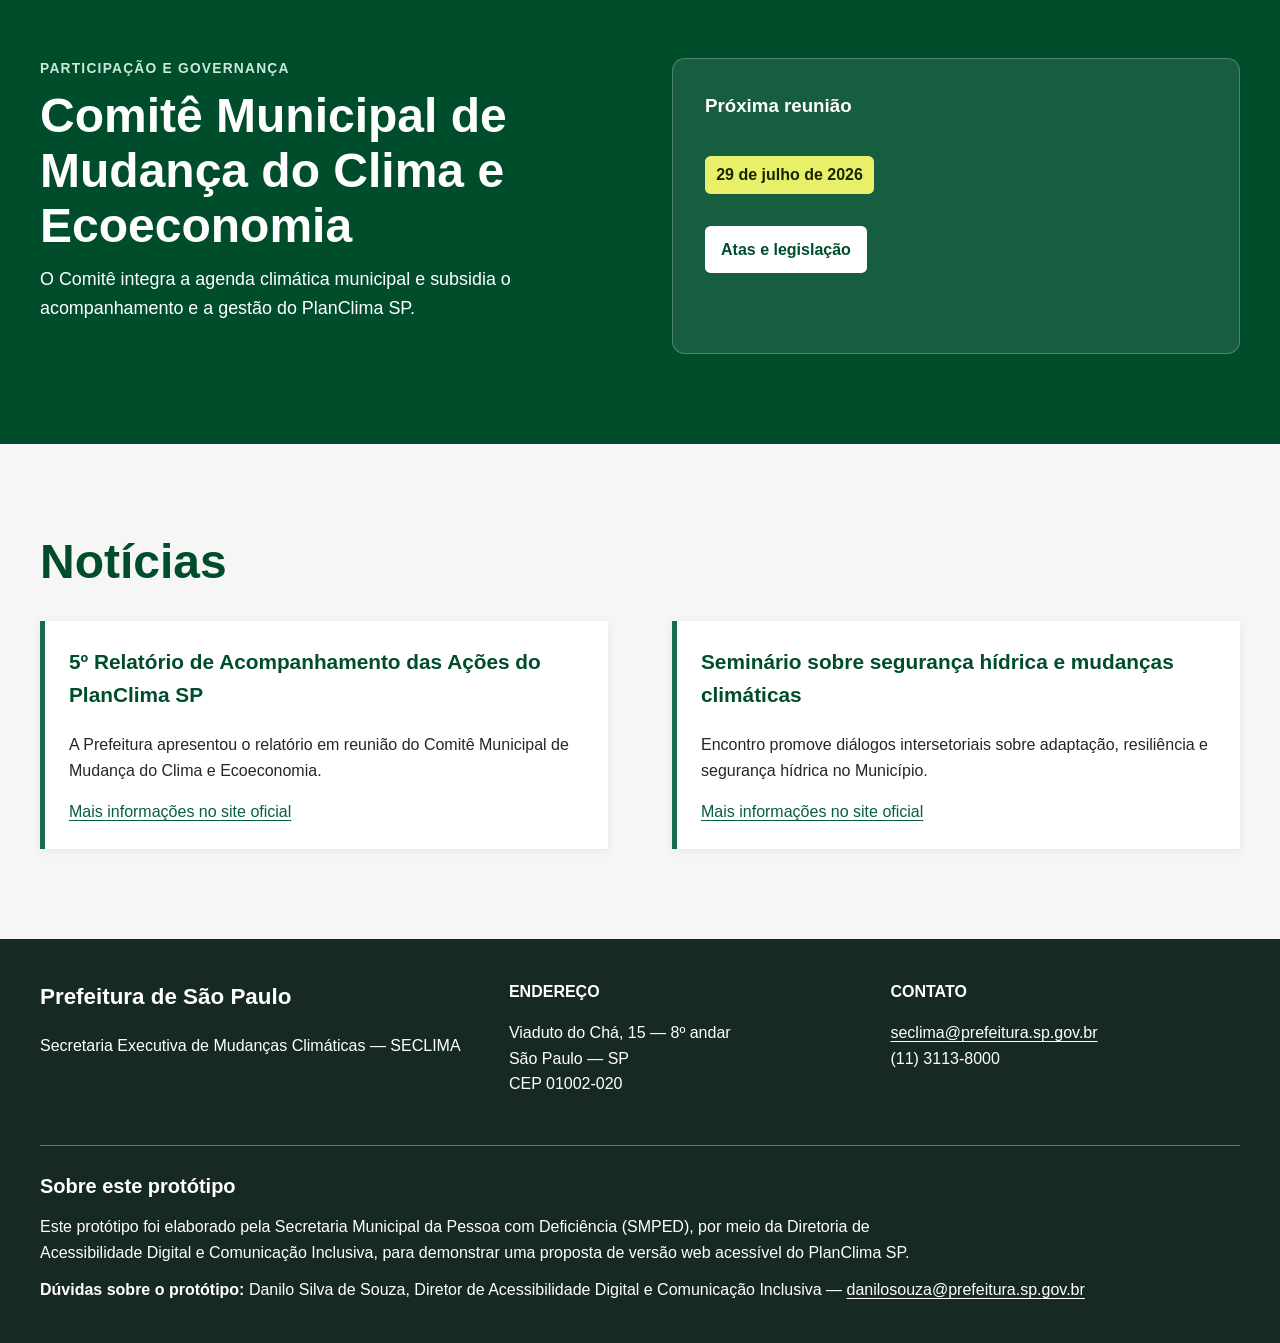
==== commit 69efb448: "Refactor footer content for better structure" ====
--- a/index.html
+++ b/index.html
@@ -193,9 +193,58 @@
 
   <footer class="site-footer">
     <div class="container site-footer__grid">
-      <div><h2>Prefeitura de São Paulo</h2><p>Secretaria Executiva de Mudanças Climáticas — SECLIMA</p></div>
-      <div><h3>Endereço</h3><p>Viaduto do Chá, 15 — 8º andar<br>São Paulo — SP<br>CEP 01002-020</p></div>
-      <div><h3>Contato</h3><p><a href="mailto:seclima@prefeitura.sp.gov.br">seclima@prefeitura.sp.gov.br</a><br>(11) 3113-8000</p></div>
+      <div>
+        <h2>Prefeitura de São Paulo</h2>
+        <p>Secretaria Executiva de Mudanças Climáticas — SECLIMA</p>
+      </div>
+
+      <div>
+        <h3>Endereço</h3>
+        <p>
+          Viaduto do Chá, 15 — 8º andar<br>
+          São Paulo — SP<br>
+          CEP 01002-020
+        </p>
+      </div>
+
+      <div>
+        <h3>Contato</h3>
+        <p>
+          <a href="mailto:seclima@prefeitura.sp.gov.br">
+            seclima@prefeitura.sp.gov.br
+          </a><br>
+          (11) 3113-8000
+        </p>
+      </div>
+    </div>
+
+    <div
+      class="container"
+      style="
+        margin-top: 2rem;
+        padding-top: 1.5rem;
+        border-top: 1px solid rgba(255, 255, 255, 0.35);
+      "
+    >
+      <h2 style="margin: 0 0 0.75rem; font-size: 1.25rem;">
+        Sobre este protótipo
+      </h2>
+
+      <p style="max-width: 56rem; margin: 0 0 0.75rem;">
+        Este protótipo foi elaborado pela Secretaria Municipal da Pessoa com
+        Deficiência (SMPED), por meio da Diretoria de Acessibilidade Digital e
+        Comunicação Inclusiva, para demonstrar uma proposta de versão web
+        acessível do PlanClima SP.
+      </p>
+
+      <address style="margin: 0; font-style: normal;">
+        <strong>Dúvidas sobre o protótipo:</strong>
+        Danilo Silva de Souza, Diretor de Acessibilidade Digital e Comunicação
+        Inclusiva —
+        <a href="mailto:danilosouza@prefeitura.sp.gov.br">
+          danilosouza@prefeitura.sp.gov.br
+        </a>
+      </address>
     </div>
   </footer>
 </body>
--- a/assets/css/styles.css
+++ b/assets/css/styles.css
@@ -5,17 +5,17 @@
   --pc-green-100: #e9f4ef;
   --pc-ink: #22272b;
   --pc-muted: #5e666d;
-  --pc-border: #d7ddd9;
+  --pc-border: #e1e4e2;
   --pc-surface: #ffffff;
-  --pc-surface-alt: #f5f7f6;
+  --pc-surface-alt: #f6f6f6;
   --pc-yellow: #c18f0f;
-  --pc-orange: #a94b0b;
+  --pc-orange: #c15e12;
   --pc-teal: #2c7366;
-  --pc-red: #a71e34;
+  --pc-red: #b61f34;
   --pc-focus: #005fcc;
   --pc-max: 75rem;
   --pc-radius: 0.8rem;
-  --pc-shadow: 0 0.25rem 1.2rem rgba(20, 54, 40, 0.1);
+  --pc-shadow: 0 0.15rem 0.55rem rgba(20, 54, 40, 0.09);
 }
 
 * {
@@ -203,8 +203,8 @@
 }
 
 .hero-home {
-  padding: clamp(2.5rem, 5vw, 5rem) 0 3rem;
-  background: linear-gradient(180deg, #f5f7f6 0%, #fff 100%);
+  padding: clamp(4.5rem, 9vw, 7.5rem) 0 3.25rem;
+  background: #f6f6f6;
 }
 
 .hero-home h1,
@@ -227,16 +227,16 @@
 
 .hero-grid {
   display: grid;
-  grid-template-columns: minmax(0, 1.65fr) minmax(18rem, 1fr);
+  grid-template-columns: minmax(0, 1.58fr) minmax(18rem, 1fr);
   gap: 1.25rem;
 }
 
 .hero-photo {
   position: relative;
-  min-height: 28rem;
+  min-height: 20rem;
   overflow: hidden;
   border-radius: var(--pc-radius);
-  box-shadow: var(--pc-shadow);
+  box-shadow: none;
 }
 
 .hero-photo img {
@@ -264,14 +264,14 @@
 }
 
 .hero-action {
-  min-height: 13.5rem;
+  min-height: 9.5rem;
   display: flex;
   align-items: flex-end;
   padding: 1.35rem;
   border-radius: var(--pc-radius);
-  box-shadow: var(--pc-shadow);
+  box-shadow: none;
   color: #fff !important;
-  font-size: clamp(1.15rem, 2vw, 1.55rem);
+  font-size: clamp(1.25rem, 2vw, 1.5rem);
   font-weight: 800;
   line-height: 1.15;
   text-decoration: none;
@@ -296,7 +296,6 @@
 
 .hero-action:hover {
   filter: brightness(0.92);
-  transform: translateY(-0.12rem);
 }
 
 .section {
@@ -353,15 +352,30 @@
 .news-grid {
   display: grid;
   grid-template-columns: repeat(2, minmax(0, 1fr));
-  gap: 1.5rem;
+  gap: clamp(2rem, 5vw, 4.5rem);
 }
 
 .content-card {
-  padding: clamp(1.4rem, 3vw, 2rem);
-  background: #fff;
-  border: 0.0625rem solid var(--pc-border);
-  border-radius: var(--pc-radius);
-  box-shadow: 0 0.2rem 0.8rem rgba(20, 54, 40, 0.06);
+  padding: 0;
+  background: transparent;
+  border: 0;
+  border-radius: 0;
+  box-shadow: none;
+}
+
+.content-card__icon {
+  width: 3.4rem;
+  height: 3.4rem;
+  display: grid;
+  place-items: center;
+  margin-bottom: 1rem;
+  background: #eff3f1;
+  border-radius: 50%;
+}
+
+.content-card__icon img {
+  width: 1.9rem;
+  max-height: 1.9rem;
 }
 
 .content-card h3 {
@@ -386,7 +400,10 @@
   background: #fff;
   border-top: 0.45rem solid var(--pc-orange);
   border-radius: 0 0 var(--pc-radius) var(--pc-radius);
-  box-shadow: var(--pc-shadow);
+  border-right: 0.0625rem solid var(--pc-border);
+  border-bottom: 0.0625rem solid var(--pc-border);
+  border-left: 0.0625rem solid var(--pc-border);
+  box-shadow: none;
 }
 
 .target-year h3 {
@@ -405,7 +422,8 @@
   padding: 1.5rem;
   background: #fff;
   border-radius: var(--pc-radius);
-  box-shadow: var(--pc-shadow);
+  border: 0.0625rem solid var(--pc-border);
+  box-shadow: none;
 }
 
 .emissions-summary h3 {
@@ -452,7 +470,7 @@
   background: #fff;
   border: 0.0625rem solid var(--pc-border);
   border-radius: var(--pc-radius);
-  box-shadow: var(--pc-shadow);
+  box-shadow: none;
 }
 
 .strategy-card__visual {
@@ -606,7 +624,7 @@
 
 .web-hero {
   padding: clamp(2.5rem, 6vw, 5rem) 0 2.5rem;
-  background: linear-gradient(135deg, #edf6f1 0%, #fff 70%);
+  background: #f6f6f6;
   border-bottom: 0.0625rem solid var(--pc-border);
 }
 
@@ -656,8 +674,9 @@
   position: sticky;
   top: 1rem;
   padding: 1.25rem;
-  background: var(--pc-surface-alt);
+  background: #fff;
   border: 0.0625rem solid var(--pc-border);
+  border-top: 0.35rem solid var(--pc-green-800);
   border-radius: var(--pc-radius);
 }
 
@@ -701,6 +720,11 @@
   border-bottom: 0.0625rem solid var(--pc-border);
 }
 
+.document-section > h2 {
+  padding-left: 1rem;
+  border-left: 0.42rem solid var(--pc-green-800);
+}
+
 .document-section + .document-section {
   padding-top: 3.5rem;
 }
@@ -709,6 +733,13 @@
   margin: 2rem 0 0.7rem;
   color: var(--pc-green-900);
   font-size: 1.5rem;
+}
+
+.document-subsection {
+  scroll-margin-top: 1rem;
+  margin-top: 2.25rem;
+  padding-top: 1.75rem;
+  border-top: 0.0625rem solid var(--pc-border);
 }
 
 .chapter-index {
@@ -767,6 +798,34 @@
   font-size: 0.9rem;
 }
 
+.history-timeline {
+  display: grid;
+  grid-template-columns: repeat(3, minmax(0, 1fr));
+  gap: 1rem;
+  margin: 1.25rem 0 0;
+  padding: 0;
+  list-style: none;
+}
+
+.history-timeline li {
+  padding: 1rem;
+  background: #fff;
+  border: 0.0625rem solid var(--pc-border);
+  border-top: 0.32rem solid var(--pc-green-700);
+}
+
+.history-timeline time {
+  display: block;
+  margin-bottom: 0.35rem;
+  color: var(--pc-green-900);
+  font-size: 1.15rem;
+  font-weight: 800;
+}
+
+.history-timeline p {
+  margin: 0;
+}
+
 .vision-quote {
   margin: 1.5rem 0;
   padding: 1.5rem;
@@ -833,7 +892,7 @@
   background: #fff;
   border: 0.0625rem solid var(--pc-border);
   border-radius: var(--pc-radius);
-  box-shadow: var(--pc-shadow);
+  box-shadow: none;
 }
 
 .meta-card__header {
@@ -953,6 +1012,10 @@
   .strategies-grid {
     grid-template-columns: repeat(3, minmax(0, 1fr));
   }
+
+  .history-timeline {
+    grid-template-columns: repeat(2, minmax(0, 1fr));
+  }
 }
 
 @media (max-width: 56rem) {
@@ -998,6 +1061,7 @@
   .targets-grid,
   .strategies-grid,
   .chapter-index,
+  .history-timeline,
   .meta-card__facts,
   .site-footer__grid {
     grid-template-columns: 1fr;
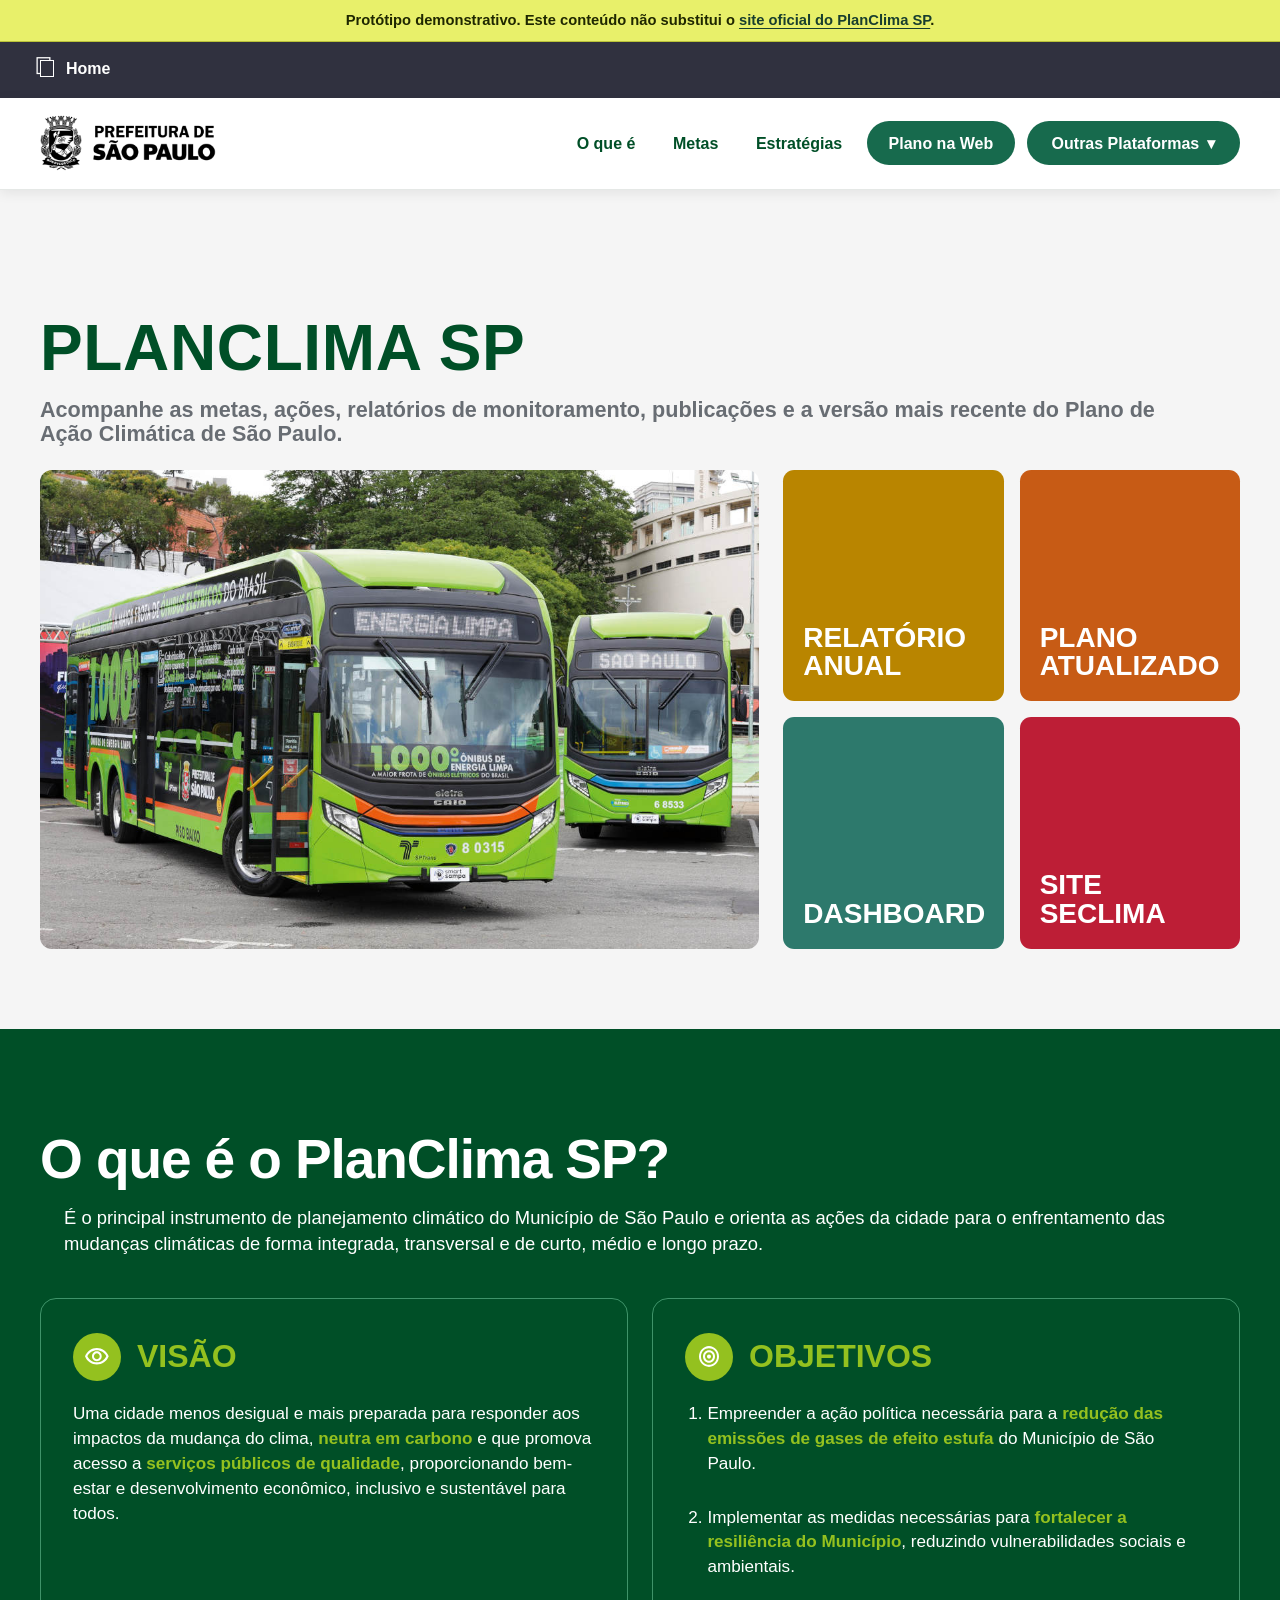
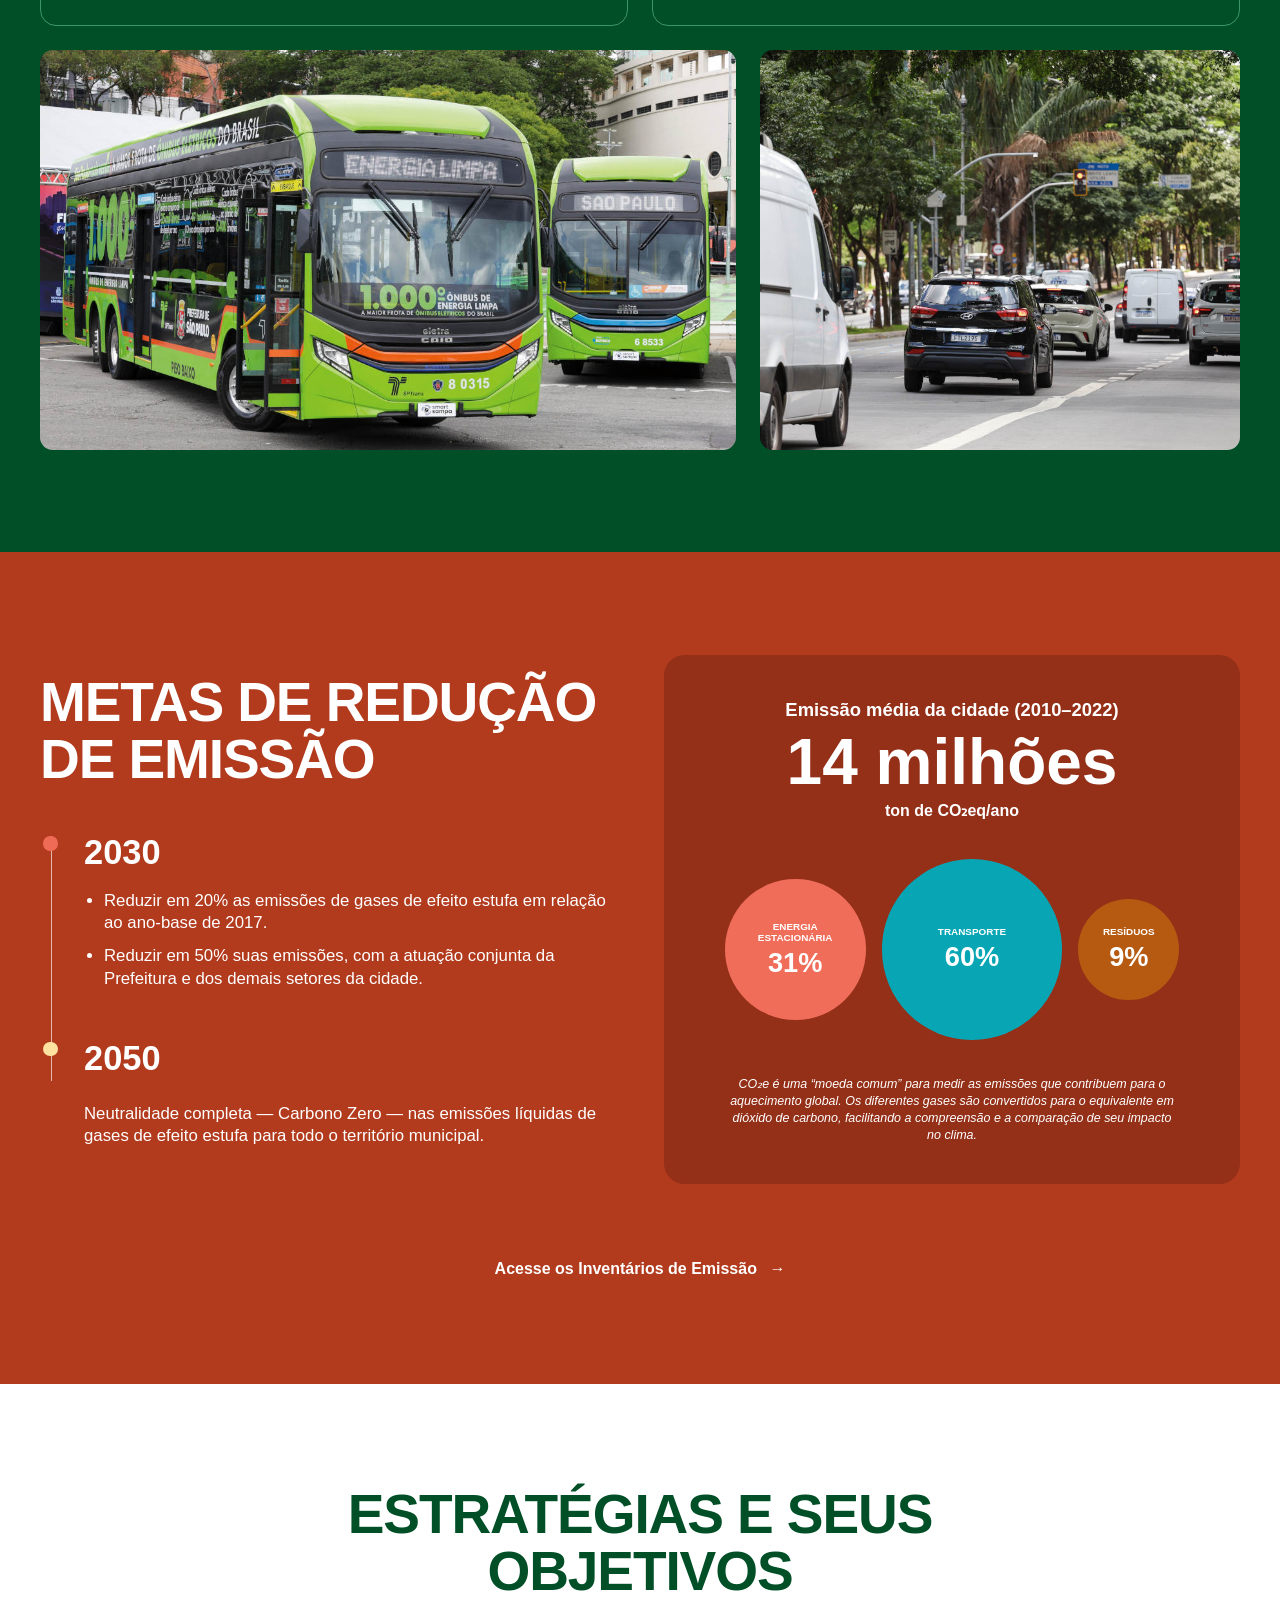
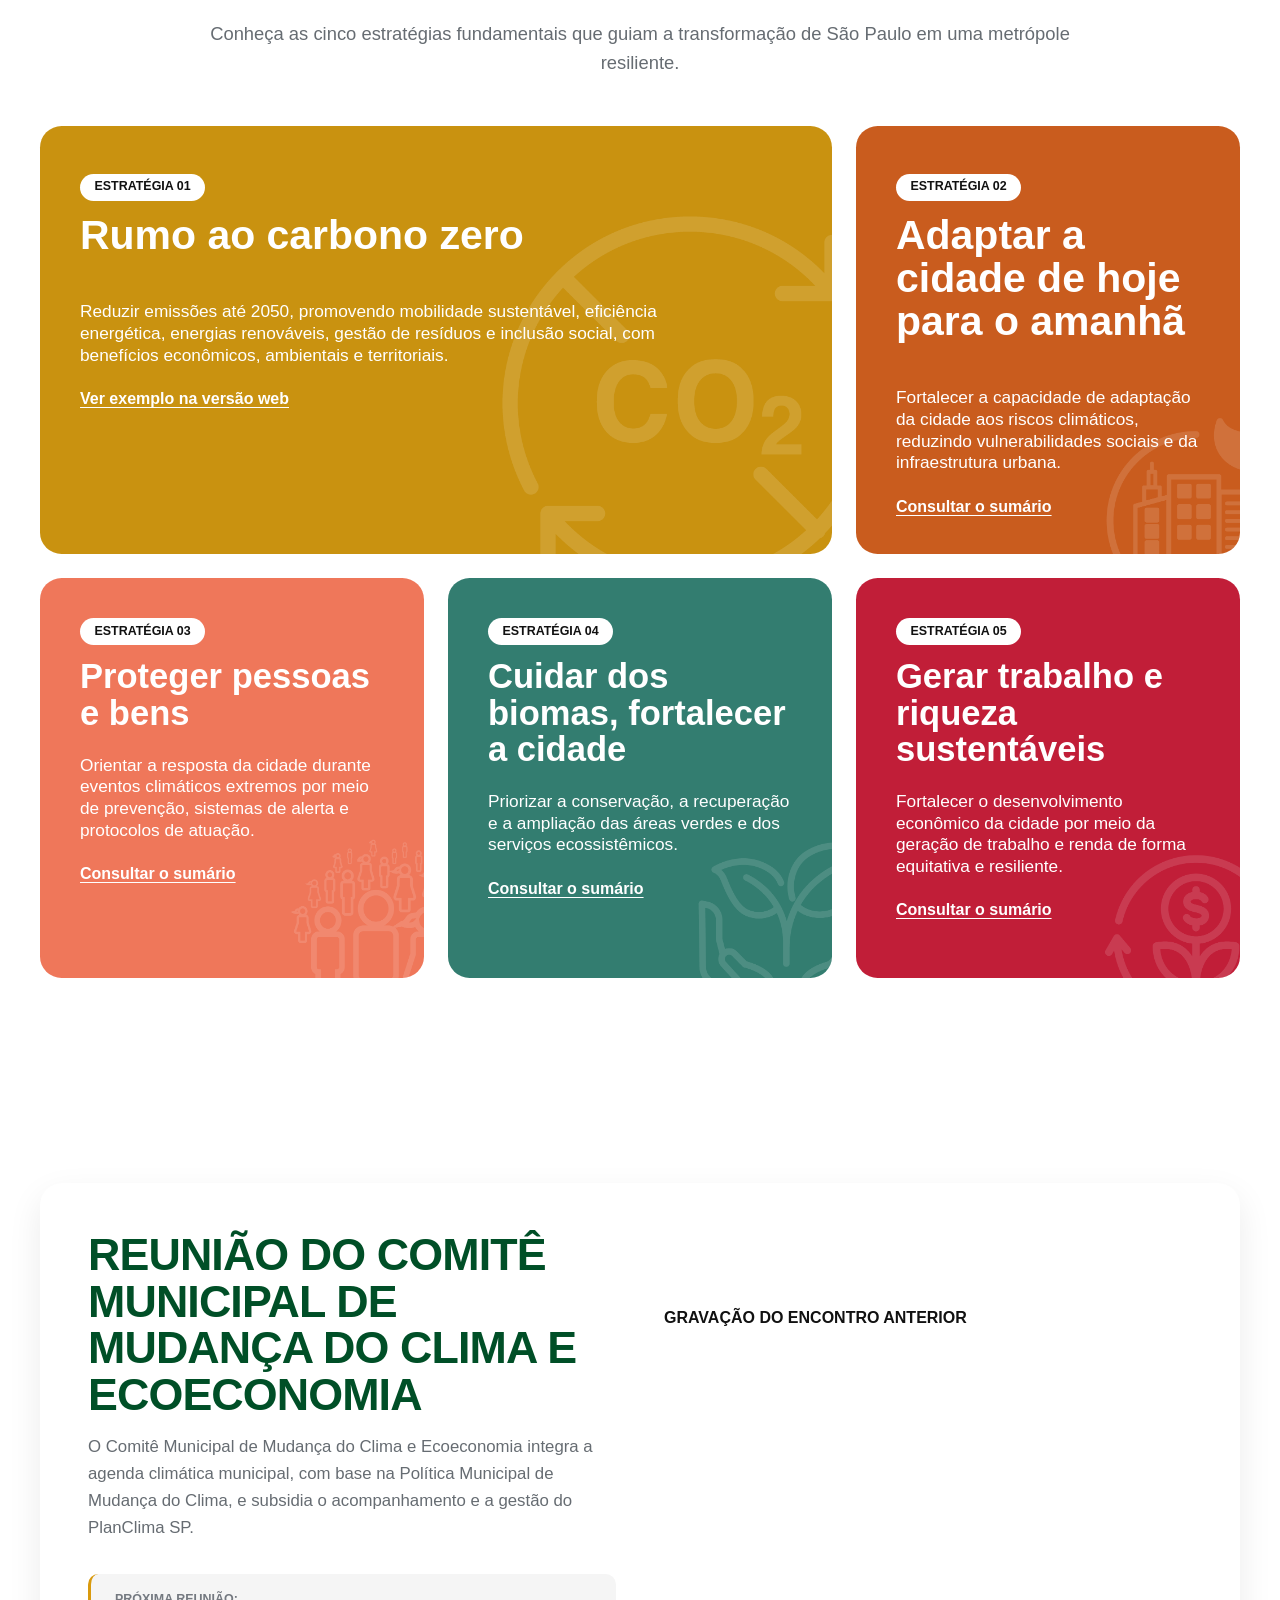
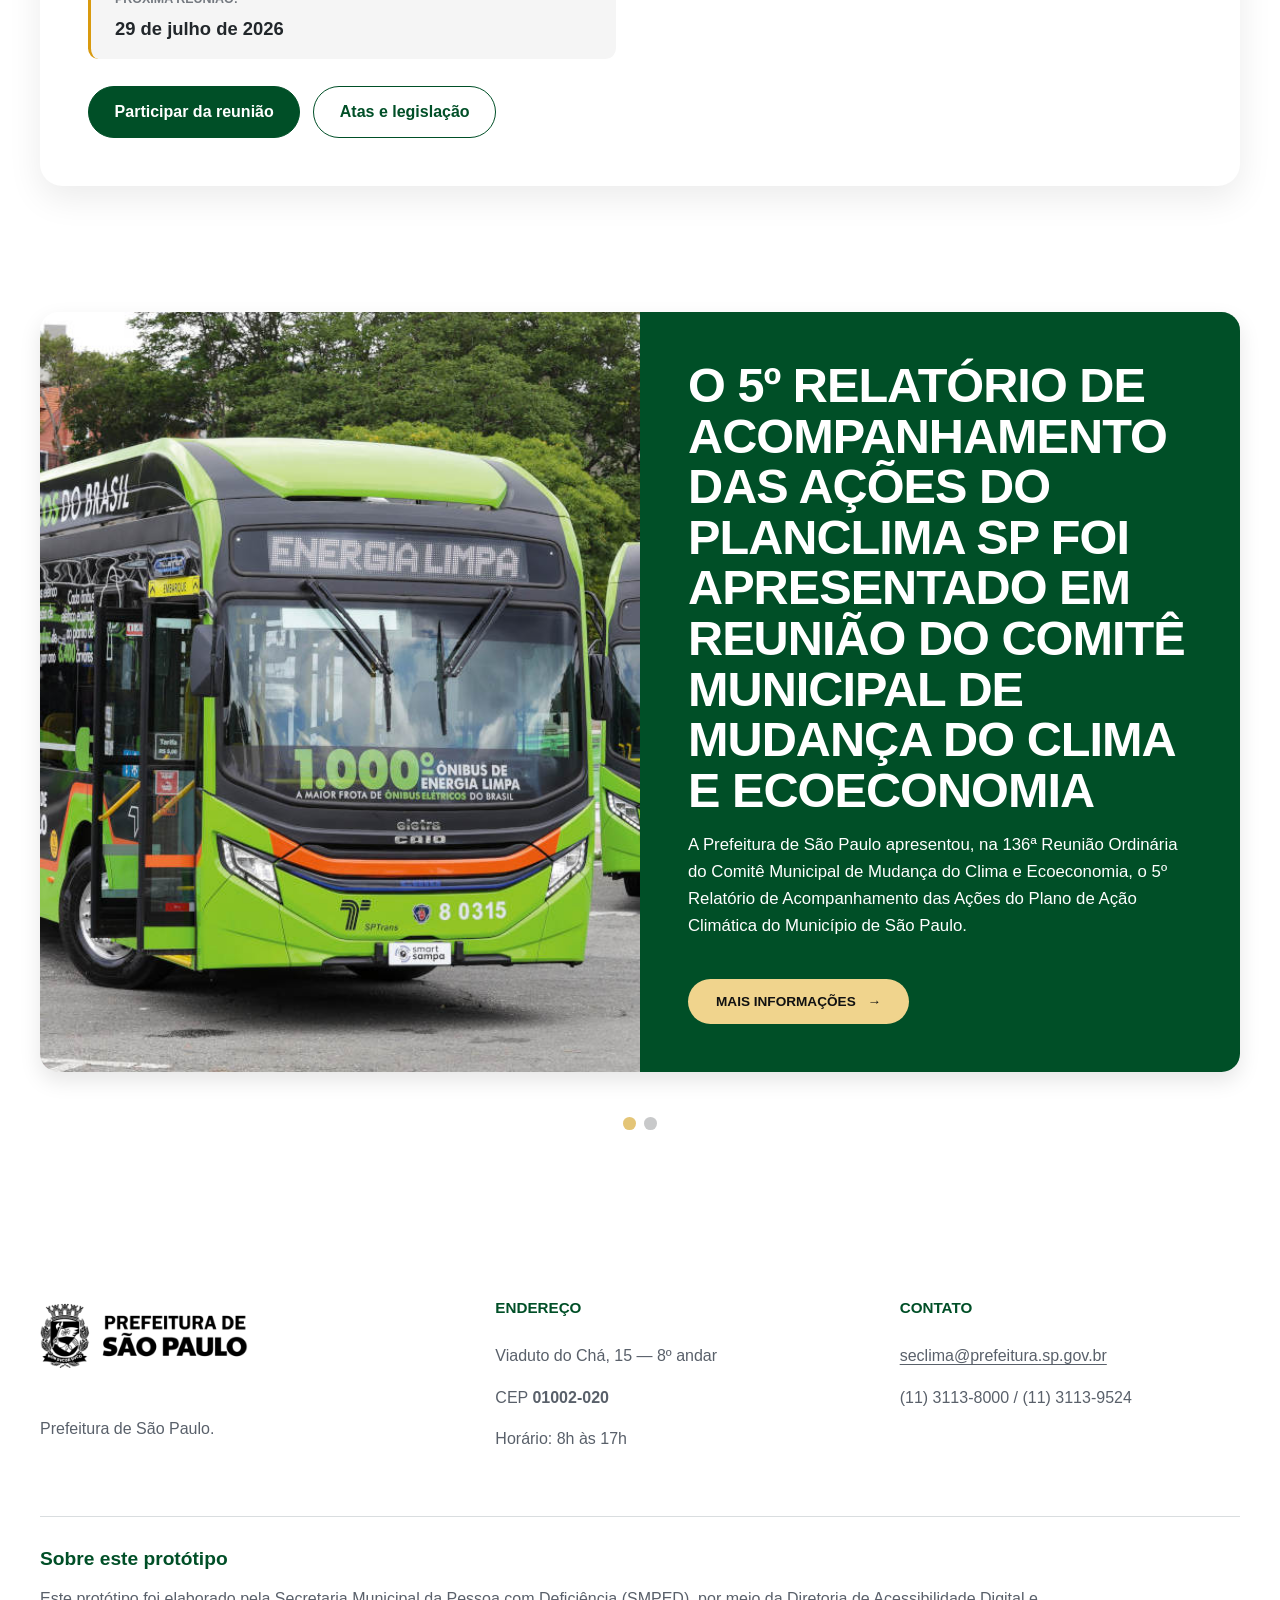
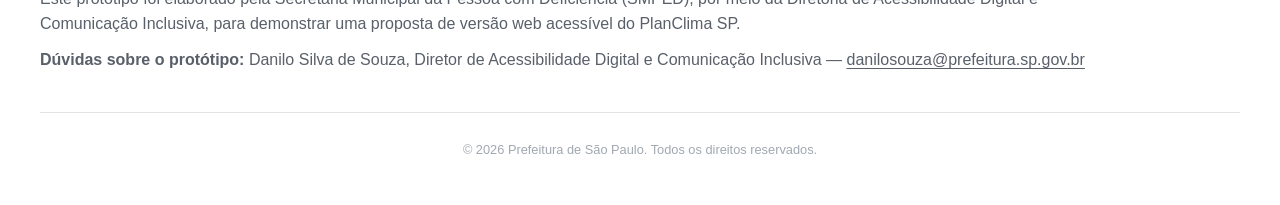
==== commit e3cfe4e8: "Update print statement from 'Hello' to 'Goodbye'" ====
--- a/index.html
+++ b/index.html
@@ -6,246 +6,254 @@
   <meta name="description" content="Protótipo demonstrativo da página do PlanClima SP com acesso à versão web do Plano de Ação Climática.">
   <title>PlanClima SP — protótipo</title>
   <link rel="stylesheet" href="assets/css/styles.css">
+  <!-- Estilos exclusivos desta reprodução. A página PlanClima Web permanece inalterada. -->
+  <style>
+    .official-home {
+      --home-green:#004f27; --home-light-green:#176a4d; --home-lime:#94c11f;
+      --home-yellow:#b98500; --home-orange:#c75b15; --home-teal:#2d796c;
+      --home-red:#bd1e36; --home-rust:#b23a1d; --home-rust-dark:#942f18;
+      color:#111713; background:#fff;
+    }
+    .official-home .container { width:min(calc(100% - 2rem),75rem); }
+    .portal-context { min-height:3.5rem; display:flex; align-items:center; color:#fff; background:#30313f; }
+    .portal-context a { display:inline-flex; align-items:center; gap:.75rem; color:#fff!important; font-weight:700; text-decoration:none; }
+    .portal-context a::before { content:""; width:.75rem; height:.9rem; border:.1rem solid currentColor; box-shadow:-.22rem -.18rem 0 -.08rem #30313f,-.22rem -.18rem 0 0 currentColor; }
+    .clone-header { box-shadow:0 .2rem .75rem rgba(0,0,0,.08); }
+    .clone-header .site-header__inner { min-height:5.65rem; }
+    .clone-header .brand-link img { width:11rem; }
+    .clone-header .desktop-nav { gap:.75rem; }
+    .clone-header .desktop-nav>a,.clone-header .platforms-menu>summary { color:var(--home-green); font-size:1rem; }
+    .clone-header .desktop-nav>a.nav-plan { padding-inline:1.35rem; color:#fff; background:var(--home-light-green); }
+    .clone-header .platforms-menu>summary { padding-inline:1.55rem; color:#fff; background:var(--home-light-green); border:0; }
+
+    .clone-hero { padding:clamp(5.5rem,10vw,10rem) 0 5rem; background:#f5f5f5; }
+    .clone-hero h1 { margin:0; color:var(--home-green); font-size:clamp(3rem,5vw,4.4rem); line-height:.95; letter-spacing:.01em; }
+    .clone-hero__lead { max-width:73rem; margin:1.2rem 0 1.4rem; color:#686d73; font-size:clamp(1.05rem,1.7vw,1.35rem); font-weight:700; line-height:1.15; }
+    .clone-hero__grid { display:grid; grid-template-columns:minmax(0,2fr) minmax(21rem,1.27fr); gap:1.5rem; align-items:stretch; }
+    .clone-hero__photo { min-height:22.5rem; margin:0; overflow:hidden; border-radius:.75rem; }
+    .clone-hero__photo img { width:100%; height:100%!important; display:block; object-fit:cover; }
+    .clone-hero__actions { display:grid; grid-template-columns:repeat(2,minmax(0,1fr)); gap:1rem; }
+    .clone-hero__action { min-height:10.7rem; display:flex; align-items:flex-end; padding:1.25rem; color:#fff!important; border-radius:.7rem; font-size:clamp(1.35rem,2.2vw,1.75rem); font-weight:800; line-height:1.03; text-decoration:none; text-transform:uppercase; }
+    .clone-hero__action--report { background:var(--home-yellow); }
+    .clone-hero__action--plan { background:var(--home-orange); }
+    .clone-hero__action--dashboard { background:var(--home-teal); }
+    .clone-hero__action--seclima { background:var(--home-red); }
+    .clone-hero__action:hover,.clone-hero__action:focus-visible { filter:brightness(.92); text-decoration:underline; }
+
+    .clone-section { padding:clamp(4.5rem,8vw,7rem) 0; }
+    .clone-section h2 { margin:0; color:var(--home-green); font-size:clamp(2.35rem,4.3vw,3.7rem); line-height:1.04; letter-spacing:-.02em; }
+    .clone-section__intro { max-width:72rem; margin:1rem auto 2.5rem; font-size:1.15rem; line-height:1.45; }
+    .clone-about { color:#fff; background:var(--home-green); }
+    .clone-about h2,.clone-about h3 { color:#fff; }
+    .clone-about__cards { display:grid; grid-template-columns:1fr 1fr; gap:1.5rem; margin-top:1.5rem; }
+    .clone-about__card { min-height:20.5rem; padding:2rem; border:.0625rem solid rgba(116,204,160,.55); border-radius:1rem; }
+    .clone-about__title { display:flex; align-items:center; gap:1rem; margin-bottom:1.25rem; }
+    .clone-about__icon { width:3rem; height:3rem; display:grid; place-items:center; flex:0 0 auto; background:var(--home-lime); border-radius:50%; }
+    .clone-about__icon img { width:1.55rem; max-height:1.55rem; filter:brightness(0) invert(1); }
+    .clone-about__card h3 { margin:0; color:var(--home-lime); font-size:2rem; text-transform:uppercase; }
+    .clone-about__card p,.clone-about__card li { font-size:1.07rem; line-height:1.45; }
+    .clone-about__card strong { color:var(--home-lime); }
+    .clone-about__card ol { margin:0; padding-left:1.4rem; }
+    .clone-about__card li+li { margin-top:1.8rem; }
+    .clone-about__photos { display:grid; grid-template-columns:1.45fr 1fr; gap:1.5rem; margin-top:1.5rem; }
+    .clone-about__photos img { width:100%; height:25rem!important; display:block; object-fit:cover; border-radius:.8rem; }
+
+    .clone-emissions { color:#fff; background:var(--home-rust); }
+    .clone-emissions h2,.clone-emissions h3 { color:#fff; }
+    .clone-emissions__grid { display:grid; grid-template-columns:1fr 1fr; gap:3rem; align-items:center; }
+    .clone-emissions__title { font-size:clamp(2.6rem,4.3vw,3.6rem)!important; font-weight:900; text-transform:uppercase; }
+    .clone-years { position:relative; margin-top:2.3rem; padding-left:2.75rem; }
+    .clone-years::before { content:""; position:absolute; top:.7rem; bottom:4.2rem; left:.7rem; width:.0625rem; background:rgba(255,255,255,.65); }
+    .clone-year { position:relative; }
+    .clone-year+.clone-year { margin-top:2.5rem; }
+    .clone-year::before { content:""; position:absolute; top:.7rem; left:-2.55rem; width:.9rem; height:.9rem; background:#f06b56; border-radius:50%; }
+    .clone-year:last-child::before { background:#ffe1a1; }
+    .clone-year h3 { margin:0 0 .6rem; font-size:2.15rem; }
+    .clone-year ul { margin:0; padding-left:1.25rem; }
+    .clone-year p,.clone-year li { font-size:1.05rem; line-height:1.35; }
+    .clone-year li+li { margin-top:.65rem; }
+    .clone-emissions__panel { padding:2.5rem 2rem; text-align:center; background:var(--home-rust-dark); border-radius:1.3rem; }
+    .clone-emissions__panel h3 { margin:0; font-size:1.15rem; }
+    .clone-emissions__total { margin:.2rem 0 0; font-size:clamp(3rem,5vw,4rem); font-weight:800; line-height:1.1; }
+    .clone-emissions__unit { margin:0; font-weight:700; }
+    .clone-bubbles { min-height:13rem; display:flex; align-items:center; justify-content:center; gap:1rem; margin:1.4rem 0; }
+    .clone-bubble { display:grid; place-content:center; color:#fff; border-radius:50%; font-weight:800; line-height:1.1; text-transform:uppercase; }
+    .clone-bubble small { display:block; font-size:.62rem; }
+    .clone-bubble strong { display:block; margin-top:.25rem; font-size:1.7rem; }
+    .clone-bubble--energy { width:8.8rem; height:8.8rem; background:#ef6d59; }
+    .clone-bubble--transport { width:11.3rem; height:11.3rem; background:#08a6b5; }
+    .clone-bubble--waste { width:6.3rem; height:6.3rem; background:#b65a12; }
+    .clone-emissions__note { max-width:28rem; margin:0 auto; font-size:.78rem; font-style:italic; line-height:1.35; }
+    .clone-emissions__link { display:table; margin:4.5rem auto 0; color:#fff!important; font-weight:800; text-decoration:none; }
+    .clone-emissions__link::after,.clone-news__link::after { content:" →"; margin-left:.5rem; }
+
+    .clone-strategies { background:#fff; }
+    .clone-strategies__heading { max-width:55rem; margin:0 auto 3rem; text-align:center; }
+    .clone-strategies__heading h2 { text-transform:uppercase; }
+    .clone-strategies__heading p { color:#666c72; font-size:1.15rem; }
+    .clone-strategy-grid { display:grid; grid-template-columns:repeat(3,minmax(0,1fr)); gap:1.5rem; }
+    .clone-strategy { position:relative; min-height:24rem; overflow:hidden; padding:3rem 2.5rem 2.2rem; color:#fff; background:var(--strategy-color); border-radius:1.35rem; }
+    .clone-strategy:first-child { grid-column:span 2; }
+    .clone-strategy__art { position:absolute; right:-3rem; bottom:-4rem; width:48%; opacity:.13; pointer-events:none; }
+    .clone-strategy__label { position:relative; z-index:1; display:table; margin:0 0 .8rem; padding:.22rem .9rem; color:#111; background:#fff; border-radius:2rem; font-size:.78rem; font-weight:800; text-transform:uppercase; }
+    .clone-strategy h3 { position:relative; z-index:1; max-width:34rem; margin:0; color:#fff; font-size:clamp(2rem,3.2vw,2.75rem); line-height:1.05; }
+    .clone-strategy p:not(.clone-strategy__label) { position:relative; z-index:1; max-width:37rem; margin:2.8rem 0 0; font-size:1.08rem; line-height:1.25; }
+    .clone-strategy a { position:relative; z-index:1; display:inline-block; margin-top:1.25rem; color:#fff!important; font-weight:800; }
+    .clone-strategy--small { min-height:25rem; padding:2.5rem; }
+    .clone-strategy--small h3 { font-size:clamp(1.85rem,2.7vw,2.5rem); }
+    .clone-strategy--small p:not(.clone-strategy__label) { margin-top:1.5rem; }
+
+    .clone-committee { background:#fff; }
+    .clone-committee__panel { display:grid; grid-template-columns:1fr 1fr; gap:3rem; padding:clamp(2rem,4vw,3rem); background:#fff; border-radius:1.4rem; box-shadow:0 .8rem 2.1rem rgba(0,0,0,.08); }
+    .clone-committee h2 { font-size:clamp(2.15rem,3.5vw,3.1rem); font-weight:900; text-transform:uppercase; }
+    .clone-committee__text { color:#666c72; font-size:1.05rem; }
+    .clone-committee__date { margin:2rem 0 1.7rem; padding:1rem 1.5rem; background:#f5f5f5; border-left:.22rem solid #d99a0e; border-radius:.65rem; }
+    .clone-committee__date span { display:block; color:#747980; font-size:.78rem; font-weight:800; text-transform:uppercase; }
+    .clone-committee__date strong { display:block; margin-top:.25rem; font-size:1.15rem; }
+    .clone-buttons { display:flex; flex-wrap:wrap; gap:.8rem; }
+    .clone-button { display:inline-flex; min-height:3.2rem; align-items:center; justify-content:center; padding:.65rem 1.6rem; color:#fff!important; background:var(--home-green); border:.12rem solid var(--home-green); border-radius:2rem; font-weight:800; text-decoration:none; }
+    .clone-button--outline { color:var(--home-green)!important; background:#fff; }
+    .clone-committee__video h3 { margin:4.6rem 0 1rem; color:#111; font-size:1rem; text-transform:uppercase; }
+    .clone-video { width:100%; aspect-ratio:16/9; display:block; border:0; border-radius:1rem; }
+
+    .clone-news { padding-top:1.5rem; background:#fff; }
+    .clone-news__card { display:grid; grid-template-columns:1fr 1fr; overflow:hidden; border-radius:1.15rem; box-shadow:0 .55rem 1.35rem rgba(0,0,0,.1); }
+    .clone-news__image { min-height:42rem; }
+    .clone-news__image img { width:100%; height:100%!important; display:block; object-fit:cover; }
+    .clone-news__content { display:flex; flex-direction:column; justify-content:center; padding:clamp(2rem,4vw,3rem); color:#fff; background:var(--home-green); }
+    .clone-news__content h2 { color:#fff; font-size:clamp(2.25rem,3.8vw,3.35rem); font-weight:900; text-transform:uppercase; }
+    .clone-news__content p { font-size:1.05rem; }
+    .clone-news__link { align-self:flex-start; margin-top:1.4rem; padding:.75rem 1.75rem; color:#111!important; background:#f0d48d; border-radius:2rem; font-size:.85rem; font-weight:800; text-decoration:none; text-transform:uppercase; }
+    .clone-dots { display:flex; justify-content:center; gap:.5rem; margin-top:2.8rem; }
+    .clone-dots span { width:.8rem; height:.8rem; background:#c8c9ca; border-radius:50%; }
+    .clone-dots span:first-child { background:#e4c577; }
+
+    .clone-footer { padding:4rem 0 2rem; color:#59606a; background:#fff; }
+    .clone-footer__grid { display:grid; grid-template-columns:1.15fr 1fr 1fr; gap:4rem; }
+    .clone-footer h2,.clone-footer h3 { color:var(--home-green); }
+    .clone-footer h3 { margin:0 0 1.4rem; font-size:.95rem; text-transform:uppercase; }
+    .clone-footer__brand img { width:13rem; margin-bottom:1rem; }
+    .clone-footer a { color:#59606a!important; }
+    .clone-footer__prototype { margin-top:3rem; padding-top:1.7rem; border-top:.0625rem solid #d9dddf; }
+    .clone-footer__prototype h2 { margin:0 0 .75rem; font-size:1.2rem; }
+    .clone-footer__prototype p,.clone-footer__prototype address { max-width:67rem; margin:0 0 .75rem; font-style:normal; line-height:1.55; }
+    .clone-footer__copyright { margin-top:2.4rem; padding-top:1.7rem; border-top:.0625rem solid #e1e4e5; color:#a1a8b1; text-align:center; font-size:.8rem; }
+
+    @media (max-width:68rem) {
+      .clone-header .mobile-nav>summary { border-radius:2rem; }
+      .clone-strategy-grid { grid-template-columns:repeat(2,minmax(0,1fr)); }
+      .clone-strategy:first-child { grid-column:span 2; }
+    }
+    @media (max-width:56rem) {
+      .clone-hero__grid,.clone-about__cards,.clone-emissions__grid,.clone-committee__panel,.clone-news__card { grid-template-columns:1fr; }
+      .clone-about__photos { grid-template-columns:1fr; }
+      .clone-about__photos img { height:20rem!important; }
+      .clone-committee__video h3 { margin-top:0; }
+      .clone-news__image { min-height:25rem; }
+      .clone-footer__grid { grid-template-columns:1fr 1fr; gap:2rem; }
+    }
+    @media (max-width:44rem) {
+      .portal-context { min-height:3rem; }
+      .clone-hero { padding-top:4.5rem; }
+      .clone-hero__actions,.clone-strategy-grid,.clone-footer__grid { grid-template-columns:1fr; }
+      .clone-hero__photo { min-height:18rem; }
+      .clone-hero__action { min-height:7.5rem; }
+      .clone-about__card { min-height:auto; padding:1.5rem; }
+      .clone-bubbles { gap:.35rem; margin-inline:-2rem; transform:scale(.86); }
+      .clone-strategy:first-child { grid-column:auto; }
+      .clone-strategy,.clone-strategy--small { min-height:auto; padding:2rem 1.5rem; }
+      .clone-strategy p:not(.clone-strategy__label) { margin-top:1.3rem; }
+      .clone-news__image { min-height:18rem; }
+    }
+  </style>
 </head>
-<body class="planclima-site">
+<body class="planclima-site official-home">
   <a class="skip-link" href="#conteudo-principal">Pular para o conteúdo principal</a>
-
-  <div class="prototype-banner" role="note">
-    Protótipo demonstrativo. Este conteúdo não substitui o
-    <a href="https://prefeitura.sp.gov.br/web/planclimasp">site oficial do PlanClima SP</a>.
-  </div>
-
-  <header class="site-header">
+  <div class="prototype-banner" role="note">Protótipo demonstrativo. Este conteúdo não substitui o <a href="https://prefeitura.sp.gov.br/web/planclimasp">site oficial do PlanClima SP</a>.</div>
+
+  <div class="portal-context"><div class="container"><a href="index.html" aria-current="page">Home</a></div></div>
+
+  <header class="site-header clone-header">
     <div class="container site-header__inner">
-      <a class="brand-link" href="index.html" aria-label="PlanClima SP — página inicial do protótipo">
-        <img src="assets/images/logo-prefeitura.png" alt="Prefeitura de São Paulo" width="520" height="200">
-      </a>
-
+      <a class="brand-link" href="index.html" aria-label="PlanClima SP — página inicial do protótipo"><img src="assets/images/logo-prefeitura.png" alt="Prefeitura de São Paulo" width="520" height="200"></a>
       <nav class="desktop-nav" aria-label="Navegação principal">
-        <a href="#sobre">O que é</a>
-        <a href="#metas">Metas</a>
-        <a href="#estrategias">Estratégias</a>
-        <a class="nav-plan" href="planclima-web.html">Plano na Web</a>
-        <details class="platforms-menu">
-          <summary>Outras plataformas</summary>
-          <div class="platforms-menu__panel">
-            <a href="https://sampaclima.prefeitura.sp.gov.br/indicadoresinternet/">SampaClima</a>
-            <a href="https://prefeitura.sp.gov.br/web/planejamento/w/or%C3%A7amento-clim%C3%A1tico">Orçamento Climático</a>
-            <a href="https://www.cgesp.org/v3/">CGE</a>
-            <a href="https://observasampa.prefeitura.sp.gov.br/">ObservaSampa</a>
-          </div>
-        </details>
+        <a href="#sobre">O que é</a><a href="#metas">Metas</a><a href="#estrategias">Estratégias</a><a class="nav-plan" href="planclima-web.html">Plano na Web</a>
+        <details class="platforms-menu"><summary>Outras Plataformas</summary><div class="platforms-menu__panel"><a href="https://sampaclima.prefeitura.sp.gov.br/indicadoresinternet/">SampaClima</a><a href="https://prefeitura.sp.gov.br/web/planejamento/w/or%C3%A7amento-clim%C3%A1tico">Orçamento Climático</a><a href="https://www.cgesp.org/v3/">CGE</a><a href="https://observasampa.prefeitura.sp.gov.br/">ObservaSampa</a><a href="https://prefeitura.sp.gov.br/web/urbanismo/dados-abertos">Infocidade</a></div></details>
       </nav>
-
-      <details class="mobile-nav">
-        <summary>Menu</summary>
-        <nav class="mobile-nav__panel" aria-label="Navegação principal para telas menores">
-          <a href="#sobre">O que é</a>
-          <a href="#metas">Metas</a>
-          <a href="#estrategias">Estratégias</a>
-          <a href="planclima-web.html">Plano na Web</a>
-          <a href="https://sampaclima.prefeitura.sp.gov.br/indicadoresinternet/">SampaClima</a>
-          <a href="https://prefeitura.sp.gov.br/web/planejamento/w/or%C3%A7amento-clim%C3%A1tico">Orçamento Climático</a>
-        </nav>
-      </details>
+      <details class="mobile-nav"><summary>Menu</summary><nav class="mobile-nav__panel" aria-label="Navegação principal para telas menores"><a href="#sobre">O que é</a><a href="#metas">Metas</a><a href="#estrategias">Estratégias</a><a href="planclima-web.html">Plano na Web</a><a href="https://sampaclima.prefeitura.sp.gov.br/indicadoresinternet/">SampaClima</a><a href="https://prefeitura.sp.gov.br/web/planejamento/w/or%C3%A7amento-clim%C3%A1tico">Orçamento Climático</a></nav></details>
     </div>
   </header>
 
   <main id="conteudo-principal">
-    <section class="hero-home" aria-labelledby="titulo-pagina">
+    <section class="clone-hero" aria-labelledby="titulo-pagina">
       <div class="container">
         <h1 id="titulo-pagina">PLANCLIMA SP</h1>
-        <p class="hero-home__lead">Acompanhe as metas, ações, relatórios de monitoramento, publicações e a versão mais recente do Plano de Ação Climática de São Paulo.</p>
-
-        <div class="hero-grid">
-          <figure class="hero-photo">
-            <img src="assets/images/onibus-eletricos.jpg" alt="Dois ônibus elétricos verdes da frota municipal de São Paulo" width="1080" height="720">
-            <figcaption class="hero-photo__caption">Ônibus elétricos da frota municipal de São Paulo.</figcaption>
-          </figure>
-
-          <div class="hero-actions" aria-label="Acessos em destaque">
-            <a class="hero-action hero-action--report" href="https://prefeitura.sp.gov.br/cidade/secretarias/upload/seclima/planclimasp/arquivos/5-relatorio-planclima-compilado-pdf.pdf">Relatório<br>anual</a>
-            <a class="hero-action hero-action--plan" href="https://prefeitura.sp.gov.br/cidade/secretarias/upload/seclima/planclimasp/arquivos/PlanClimaSP-2025__Completo__PARA-TELA.pdf">Plano<br>atualizado</a>
-            <a class="hero-action hero-action--dashboard" href="https://prefeitura.sp.gov.br/web/planclimasp/dashboard">Dashboard</a>
-            <a class="hero-action hero-action--seclima" href="https://prefeitura.sp.gov.br/web/secretaria_executiva_de_mudancas_climaticas">Site<br>SECLIMA</a>
+        <p class="clone-hero__lead">Acompanhe as metas, ações, relatórios de monitoramento, publicações e a versão mais recente do Plano de Ação Climática de São Paulo.</p>
+        <div class="clone-hero__grid">
+          <figure class="clone-hero__photo"><img src="assets/images/onibus-eletricos.jpg" alt="Ônibus elétricos verdes da frota municipal de São Paulo" width="1080" height="720"></figure>
+          <nav class="clone-hero__actions" aria-label="Acessos em destaque">
+            <a class="clone-hero__action clone-hero__action--report" href="https://prefeitura.sp.gov.br/cidade/secretarias/upload/seclima/planclimasp/arquivos/5-relatorio-planclima-compilado-pdf.pdf">Relatório<br>anual</a>
+            <a class="clone-hero__action clone-hero__action--plan" href="https://prefeitura.sp.gov.br/cidade/secretarias/upload/seclima/planclimasp/arquivos/PlanClimaSP-2025__Completo__PARA-TELA.pdf">Plano<br>atualizado</a>
+            <a class="clone-hero__action clone-hero__action--dashboard" href="https://prefeitura.sp.gov.br/web/planclimasp/dashboard">Dashboard</a>
+            <a class="clone-hero__action clone-hero__action--seclima" href="https://prefeitura.sp.gov.br/web/secretaria_executiva_de_mudancas_climaticas">Site<br>SECLIMA</a>
+          </nav>
+        </div>
+      </div>
+    </section>
+
+    <section class="clone-section clone-about" id="sobre" aria-labelledby="titulo-sobre">
+      <div class="container">
+        <h2 id="titulo-sobre">O que é o PlanClima SP?</h2>
+        <p class="clone-section__intro">É o principal instrumento de planejamento climático do Município de São Paulo e orienta as ações da cidade para o enfrentamento das mudanças climáticas de forma integrada, transversal e de curto, médio e longo prazo.</p>
+        <div class="clone-about__cards">
+          <article class="clone-about__card"><div class="clone-about__title"><span class="clone-about__icon" aria-hidden="true"><img src="assets/images/icone-visao.svg" alt="" width="26" height="18"></span><h3>Visão</h3></div><p>Uma cidade menos desigual e mais preparada para responder aos impactos da mudança do clima, <strong>neutra em carbono</strong> e que promova acesso a <strong>serviços públicos de qualidade</strong>, proporcionando bem-estar e desenvolvimento econômico, inclusivo e sustentável para todos.</p></article>
+          <article class="clone-about__card"><div class="clone-about__title"><span class="clone-about__icon" aria-hidden="true"><img src="assets/images/icone-objetivos.svg" alt="" width="33" height="33"></span><h3>Objetivos</h3></div><ol><li>Empreender a ação política necessária para a <strong>redução das emissões de gases de efeito estufa</strong> do Município de São Paulo.</li><li>Implementar as medidas necessárias para <strong>fortalecer a resiliência do Município</strong>, reduzindo vulnerabilidades sociais e ambientais.</li></ol></article>
+        </div>
+        <div class="clone-about__photos"><img src="assets/images/onibus-eletricos.jpg" alt="Ônibus elétricos verdes da frota municipal de São Paulo" width="1080" height="720"><img src="assets/images/avenida-planclima.jpg" alt="Avenida arborizada com carros seguindo em direção a um semáforo" width="1080" height="720"></div>
+      </div>
+    </section>
+
+    <section class="clone-section clone-emissions" id="metas" aria-labelledby="titulo-metas">
+      <div class="container">
+        <div class="clone-emissions__grid">
+          <div><h2 class="clone-emissions__title" id="titulo-metas">Metas de redução<br>de emissão</h2><div class="clone-years">
+            <article class="clone-year"><h3>2030</h3><ul><li>Reduzir em 20% as emissões de gases de efeito estufa em relação ao ano-base de 2017.</li><li>Reduzir em 50% suas emissões, com a atuação conjunta da Prefeitura e dos demais setores da cidade.</li></ul></article>
+            <article class="clone-year"><h3>2050</h3><p>Neutralidade completa — Carbono Zero — nas emissões líquidas de gases de efeito estufa para todo o território municipal.</p></article>
+          </div></div>
+          <div class="clone-emissions__panel" aria-labelledby="titulo-emissoes"><h3 id="titulo-emissoes">Emissão média da cidade (2010–2022)</h3><p class="clone-emissions__total">14 milhões</p><p class="clone-emissions__unit">ton de CO₂eq/ano</p>
+            <div class="clone-bubbles" aria-label="Distribuição das emissões: energia estacionária, 31%; transporte, 60%; resíduos, 9%"><div class="clone-bubble clone-bubble--energy" aria-hidden="true"><span><small>Energia<br>estacionária</small><strong>31%</strong></span></div><div class="clone-bubble clone-bubble--transport" aria-hidden="true"><span><small>Transporte</small><strong>60%</strong></span></div><div class="clone-bubble clone-bubble--waste" aria-hidden="true"><span><small>Resíduos</small><strong>9%</strong></span></div></div>
+            <p class="clone-emissions__note">CO₂e é uma “moeda comum” para medir as emissões que contribuem para o aquecimento global. Os diferentes gases são convertidos para o equivalente em dióxido de carbono, facilitando a compreensão e a comparação de seu impacto no clima.</p>
           </div>
         </div>
-      </div>
-    </section>
-
-    <section class="section" id="sobre" aria-labelledby="titulo-sobre">
-      <div class="container">
-        <div class="section-heading">
-          <span class="eyebrow">Conheça o plano</span>
-          <h2 id="titulo-sobre">O que é o PlanClima SP?</h2>
-          <p>É o principal instrumento de planejamento climático do Município de São Paulo e orienta as ações da cidade para o enfrentamento das mudanças climáticas de forma integrada, transversal e de curto, médio e longo prazo.</p>
-        </div>
-
-        <div class="about-grid">
-          <article class="content-card">
-            <div class="content-card__icon" aria-hidden="true"><img src="assets/images/icone-visao.svg" alt="" width="26" height="18"></div>
-            <h3>Visão</h3>
-            <p>Uma cidade menos desigual e mais preparada para responder aos impactos da mudança do clima, neutra em carbono e que promova acesso a serviços públicos de qualidade, proporcionando bem-estar e desenvolvimento econômico, inclusivo e sustentável para todos.</p>
-          </article>
-          <article class="content-card">
-            <div class="content-card__icon" aria-hidden="true"><img src="assets/images/icone-objetivos.svg" alt="" width="33" height="33"></div>
-            <h3>Objetivos</h3>
-            <ol>
-              <li>Empreender a ação política necessária para a redução das emissões de gases de efeito estufa do Município de São Paulo.</li>
-              <li>Implementar as medidas necessárias para fortalecer a resiliência do Município, reduzindo vulnerabilidades sociais e ambientais.</li>
-            </ol>
-          </article>
-        </div>
-      </div>
-    </section>
-
-    <section class="section section--alt" id="metas" aria-labelledby="titulo-metas">
-      <div class="container">
-        <div class="section-heading">
-          <span class="eyebrow">Compromissos climáticos</span>
-          <h2 id="titulo-metas">Metas de redução de emissões</h2>
-        </div>
-
-        <div class="targets-grid">
-          <article class="target-year">
-            <h3>2030</h3>
-            <ul>
-              <li>Reduzir em 20% as emissões de gases de efeito estufa em relação ao ano-base de 2017.</li>
-              <li>Reduzir em 50% as emissões, considerando a atuação conjunta da Prefeitura e dos demais setores da cidade.</li>
-            </ul>
-          </article>
-          <article class="target-year">
-            <h3>2050</h3>
-            <p>Alcançar a neutralidade completa, com emissões líquidas de gases de efeito estufa iguais a zero em todo o território municipal.</p>
-          </article>
-        </div>
-
-        <div class="emissions-summary" aria-labelledby="titulo-emissoes">
-          <h3 id="titulo-emissoes">Emissão média da cidade entre 2010 e 2022</h3>
-          <p><strong>14 milhões de toneladas de CO₂ equivalente por ano.</strong></p>
-          <div class="emissions-bars" aria-label="Distribuição percentual das emissões por setor">
-            <div class="emissions-row"><span>Energia estacionária</span><div class="emissions-track" aria-hidden="true"><div class="emissions-fill" style="width:31%"></div></div><strong>31%</strong></div>
-            <div class="emissions-row"><span>Transporte</span><div class="emissions-track" aria-hidden="true"><div class="emissions-fill" style="width:60%"></div></div><strong>60%</strong></div>
-            <div class="emissions-row"><span>Resíduos</span><div class="emissions-track" aria-hidden="true"><div class="emissions-fill" style="width:9%"></div></div><strong>9%</strong></div>
-          </div>
-        </div>
-      </div>
-    </section>
-
-    <section class="section" id="estrategias" aria-labelledby="titulo-estrategias">
-      <div class="container">
-        <div class="section-heading">
-          <span class="eyebrow">Nosso caminho até 2050</span>
-          <h2 id="titulo-estrategias">Estratégias e seus objetivos</h2>
-          <p>Conheça as cinco estratégias fundamentais que guiam a transformação de São Paulo em uma metrópole resiliente.</p>
-        </div>
-
-        <div class="strategies-grid">
-          <article class="strategy-card" style="--strategy-color:#c18f0f">
-            <div class="strategy-card__visual"><img src="assets/images/estrategia-carbono.png" alt="" width="652" height="737"></div>
-            <div class="strategy-card__body"><p class="strategy-card__number">Estratégia 01</p><h3>Rumo ao carbono zero</h3><p>Reduzir emissões até 2050 por meio de mobilidade, energia, edificações e gestão de resíduos.</p><a href="planclima-web.html#amostra-meta">Ver exemplo na versão web</a></div>
-          </article>
-          <article class="strategy-card" style="--strategy-color:#c15e12">
-            <div class="strategy-card__visual"><img src="assets/images/estrategia-adaptar.png" alt="" width="652" height="737"></div>
-            <div class="strategy-card__body"><p class="strategy-card__number">Estratégia 02</p><h3>Adaptar a cidade de hoje para o amanhã</h3><p>Fortalecer a adaptação aos riscos climáticos e reduzir vulnerabilidades sociais e urbanas.</p><a href="planclima-web.html#sumario">Consultar o sumário</a></div>
-          </article>
-          <article class="strategy-card" style="--strategy-color:#bc5364">
-            <div class="strategy-card__visual"><img src="assets/images/estrategia-proteger.png" alt="" width="652" height="737"></div>
-            <div class="strategy-card__body"><p class="strategy-card__number">Estratégia 03</p><h3>Proteger pessoas e bens</h3><p>Orientar a resposta durante eventos extremos com prevenção, alertas e protocolos de atuação.</p><a href="planclima-web.html#sumario">Consultar o sumário</a></div>
-          </article>
-          <article class="strategy-card" style="--strategy-color:#2c7366">
-            <div class="strategy-card__visual"><img src="assets/images/estrategia-biomas.png" alt="" width="652" height="737"></div>
-            <div class="strategy-card__body"><p class="strategy-card__number">Estratégia 04</p><h3>Cuidar dos biomas, fortalecer a cidade</h3><p>Priorizar a conservação e ampliação das áreas verdes e dos serviços ecossistêmicos.</p><a href="planclima-web.html#sumario">Consultar o sumário</a></div>
-          </article>
-          <article class="strategy-card" style="--strategy-color:#b61f34">
-            <div class="strategy-card__visual"><img src="assets/images/estrategia-trabalho.png" alt="" width="652" height="737"></div>
-            <div class="strategy-card__body"><p class="strategy-card__number">Estratégia 05</p><h3>Gerar trabalho e riqueza sustentáveis</h3><p>Fortalecer o desenvolvimento econômico com trabalho e renda de forma equitativa e resiliente.</p><a href="planclima-web.html#sumario">Consultar o sumário</a></div>
-          </article>
-        </div>
-      </div>
-    </section>
-
-    <section class="section section--green" aria-labelledby="titulo-comite">
-      <div class="container committee-grid">
-        <div class="section-heading">
-          <span class="eyebrow">Participação e governança</span>
-          <h2 id="titulo-comite">Comitê Municipal de Mudança do Clima e Ecoeconomia</h2>
-          <p>O Comitê integra a agenda climática municipal e subsidia o acompanhamento e a gestão do PlanClima SP.</p>
-        </div>
-        <div class="committee-panel">
-          <h3>Próxima reunião</h3>
-          <p class="committee-date">29 de julho de 2026</p>
-          <p><a class="button-link" href="https://prefeitura.sp.gov.br/web/secretaria_executiva_de_mudancas_climaticas/participacao_social/conselhos_e_orgaos_colegiados/comite_municipal_de_mudanca_do_clima_e_ecoeconomia/">Atas e legislação</a></p>
-        </div>
-      </div>
-    </section>
-
-    <section class="section section--alt" aria-labelledby="titulo-noticias">
-      <div class="container">
-        <div class="section-heading"><h2 id="titulo-noticias">Notícias</h2></div>
-        <div class="news-grid">
-          <article class="news-card"><h3>5º Relatório de Acompanhamento das Ações do PlanClima SP</h3><p>A Prefeitura apresentou o relatório em reunião do Comitê Municipal de Mudança do Clima e Ecoeconomia.</p><a href="https://prefeitura.sp.gov.br/web/planclimasp">Mais informações no site oficial</a></article>
-          <article class="news-card"><h3>Seminário sobre segurança hídrica e mudanças climáticas</h3><p>Encontro promove diálogos intersetoriais sobre adaptação, resiliência e segurança hídrica no Município.</p><a href="https://prefeitura.sp.gov.br/web/planclimasp">Mais informações no site oficial</a></article>
-        </div>
-      </div>
-    </section>
+        <a class="clone-emissions__link" href="https://prefeitura.sp.gov.br/web/planclimasp">Acesse os Inventários de Emissão</a>
+      </div>
+    </section>
+
+    <section class="clone-section clone-strategies" id="estrategias" aria-labelledby="titulo-estrategias">
+      <div class="container">
+        <header class="clone-strategies__heading"><h2 id="titulo-estrategias">Estratégias e seus objetivos</h2><p>Conheça as cinco estratégias fundamentais que guiam a transformação de São Paulo em uma metrópole resiliente.</p></header>
+        <div class="clone-strategy-grid">
+          <article class="clone-strategy" style="--strategy-color:#c99210"><img class="clone-strategy__art" src="assets/images/estrategia-carbono.png" alt="" width="652" height="737"><p class="clone-strategy__label">Estratégia 01</p><h3>Rumo ao carbono zero</h3><p>Reduzir emissões até 2050, promovendo mobilidade sustentável, eficiência energética, energias renováveis, gestão de resíduos e inclusão social, com benefícios econômicos, ambientais e territoriais.</p><a href="planclima-web.html#amostra-meta">Ver exemplo na versão web</a></article>
+          <article class="clone-strategy" style="--strategy-color:#c95c1e"><img class="clone-strategy__art" src="assets/images/estrategia-adaptar.png" alt="" width="652" height="737"><p class="clone-strategy__label">Estratégia 02</p><h3>Adaptar a cidade de hoje para o amanhã</h3><p>Fortalecer a capacidade de adaptação da cidade aos riscos climáticos, reduzindo vulnerabilidades sociais e da infraestrutura urbana.</p><a href="planclima-web.html#sumario">Consultar o sumário</a></article>
+          <article class="clone-strategy clone-strategy--small" style="--strategy-color:#ef775a"><img class="clone-strategy__art" src="assets/images/estrategia-proteger.png" alt="" width="652" height="737"><p class="clone-strategy__label">Estratégia 03</p><h3>Proteger pessoas e bens</h3><p>Orientar a resposta da cidade durante eventos climáticos extremos por meio de prevenção, sistemas de alerta e protocolos de atuação.</p><a href="planclima-web.html#sumario">Consultar o sumário</a></article>
+          <article class="clone-strategy clone-strategy--small" style="--strategy-color:#337d70"><img class="clone-strategy__art" src="assets/images/estrategia-biomas.png" alt="" width="652" height="737"><p class="clone-strategy__label">Estratégia 04</p><h3>Cuidar dos biomas, fortalecer a cidade</h3><p>Priorizar a conservação, a recuperação e a ampliação das áreas verdes e dos serviços ecossistêmicos.</p><a href="planclima-web.html#sumario">Consultar o sumário</a></article>
+          <article class="clone-strategy clone-strategy--small" style="--strategy-color:#c11e38"><img class="clone-strategy__art" src="assets/images/estrategia-trabalho.png" alt="" width="652" height="737"><p class="clone-strategy__label">Estratégia 05</p><h3>Gerar trabalho e riqueza sustentáveis</h3><p>Fortalecer o desenvolvimento econômico da cidade por meio da geração de trabalho e renda de forma equitativa e resiliente.</p><a href="planclima-web.html#sumario">Consultar o sumário</a></article>
+        </div>
+      </div>
+    </section>
+
+    <section class="clone-section clone-committee" aria-labelledby="titulo-comite"><div class="container"><div class="clone-committee__panel">
+      <div><h2 id="titulo-comite">Reunião do Comitê Municipal de Mudança do Clima e Ecoeconomia</h2><p class="clone-committee__text">O Comitê Municipal de Mudança do Clima e Ecoeconomia integra a agenda climática municipal, com base na Política Municipal de Mudança do Clima, e subsidia o acompanhamento e a gestão do PlanClima SP.</p><p class="clone-committee__date"><span>Próxima reunião:</span><strong>29 de julho de 2026</strong></p><div class="clone-buttons"><a class="clone-button" href="https://www.youtube.com/watch?v=6XEL93uqpKo">Participar da reunião</a><a class="clone-button clone-button--outline" href="https://prefeitura.sp.gov.br/web/secretaria_executiva_de_mudancas_climaticas/participacao_social/conselhos_e_orgaos_colegiados/comite_municipal_de_mudanca_do_clima_e_ecoeconomia/">Atas e legislação</a></div></div>
+      <div class="clone-committee__video"><h3>Gravação do encontro anterior</h3><iframe class="clone-video" src="https://www.youtube.com/embed/-6YUCsu1iNA" title="Gravação da reunião anterior do Comitê Municipal de Mudança do Clima e Ecoeconomia" loading="lazy" allow="accelerometer; autoplay; clipboard-write; encrypted-media; gyroscope; picture-in-picture; web-share" allowfullscreen></iframe></div>
+    </div></div></section>
+
+    <section class="clone-section clone-news" aria-labelledby="titulo-noticia"><div class="container"><article class="clone-news__card"><div class="clone-news__image"><img src="assets/images/onibus-eletricos.jpg" alt="Ônibus elétrico verde da frota municipal de São Paulo" width="1080" height="720"></div><div class="clone-news__content"><h2 id="titulo-noticia">O 5º Relatório de Acompanhamento das Ações do PlanClima SP foi apresentado em reunião do Comitê Municipal de Mudança do Clima e Ecoeconomia</h2><p>A Prefeitura de São Paulo apresentou, na 136ª Reunião Ordinária do Comitê Municipal de Mudança do Clima e Ecoeconomia, o 5º Relatório de Acompanhamento das Ações do Plano de Ação Climática do Município de São Paulo.</p><a class="clone-news__link" href="https://prefeitura.sp.gov.br/web/planclimasp/w/teste">Mais informações</a></div></article><div class="clone-dots" aria-hidden="true"><span></span><span></span></div></div></section>
   </main>
 
-  <footer class="site-footer">
-    <div class="container site-footer__grid">
-      <div>
-        <h2>Prefeitura de São Paulo</h2>
-        <p>Secretaria Executiva de Mudanças Climáticas — SECLIMA</p>
-      </div>
-
-      <div>
-        <h3>Endereço</h3>
-        <p>
-          Viaduto do Chá, 15 — 8º andar<br>
-          São Paulo — SP<br>
-          CEP 01002-020
-        </p>
-      </div>
-
-      <div>
-        <h3>Contato</h3>
-        <p>
-          <a href="mailto:seclima@prefeitura.sp.gov.br">
-            seclima@prefeitura.sp.gov.br
-          </a><br>
-          (11) 3113-8000
-        </p>
-      </div>
-    </div>
-
-    <div
-      class="container"
-      style="
-        margin-top: 2rem;
-        padding-top: 1.5rem;
-        border-top: 1px solid rgba(255, 255, 255, 0.35);
-      "
-    >
-      <h2 style="margin: 0 0 0.75rem; font-size: 1.25rem;">
-        Sobre este protótipo
-      </h2>
-
-      <p style="max-width: 56rem; margin: 0 0 0.75rem;">
-        Este protótipo foi elaborado pela Secretaria Municipal da Pessoa com
-        Deficiência (SMPED), por meio da Diretoria de Acessibilidade Digital e
-        Comunicação Inclusiva, para demonstrar uma proposta de versão web
-        acessível do PlanClima SP.
-      </p>
-
-      <address style="margin: 0; font-style: normal;">
-        <strong>Dúvidas sobre o protótipo:</strong>
-        Danilo Silva de Souza, Diretor de Acessibilidade Digital e Comunicação
-        Inclusiva —
-        <a href="mailto:danilosouza@prefeitura.sp.gov.br">
-          danilosouza@prefeitura.sp.gov.br
-        </a>
-      </address>
-    </div>
-  </footer>
+  <footer class="clone-footer"><div class="container">
+    <div class="clone-footer__grid"><div class="clone-footer__brand"><img src="assets/images/logo-prefeitura.png" alt="Prefeitura de São Paulo" width="520" height="200"><p>Prefeitura de São Paulo.</p></div><div><h3>Endereço</h3><p>Viaduto do Chá, 15 — 8º andar</p><p>CEP <strong>01002-020</strong></p><p>Horário: 8h às 17h</p></div><div><h3>Contato</h3><p><a href="mailto:seclima@prefeitura.sp.gov.br">seclima@prefeitura.sp.gov.br</a></p><p>(11) 3113-8000 / (11) 3113-9524</p></div></div>
+    <section class="clone-footer__prototype" aria-labelledby="titulo-prototipo"><h2 id="titulo-prototipo">Sobre este protótipo</h2><p>Este protótipo foi elaborado pela Secretaria Municipal da Pessoa com Deficiência (SMPED), por meio da Diretoria de Acessibilidade Digital e Comunicação Inclusiva, para demonstrar uma proposta de versão web acessível do PlanClima SP.</p><address><strong>Dúvidas sobre o protótipo:</strong> Danilo Silva de Souza, Diretor de Acessibilidade Digital e Comunicação Inclusiva — <a href="mailto:danilosouza@prefeitura.sp.gov.br">danilosouza@prefeitura.sp.gov.br</a></address></section>
+    <p class="clone-footer__copyright">© 2026 Prefeitura de São Paulo. Todos os direitos reservados.</p>
+  </div></footer>
 </body>
 </html>
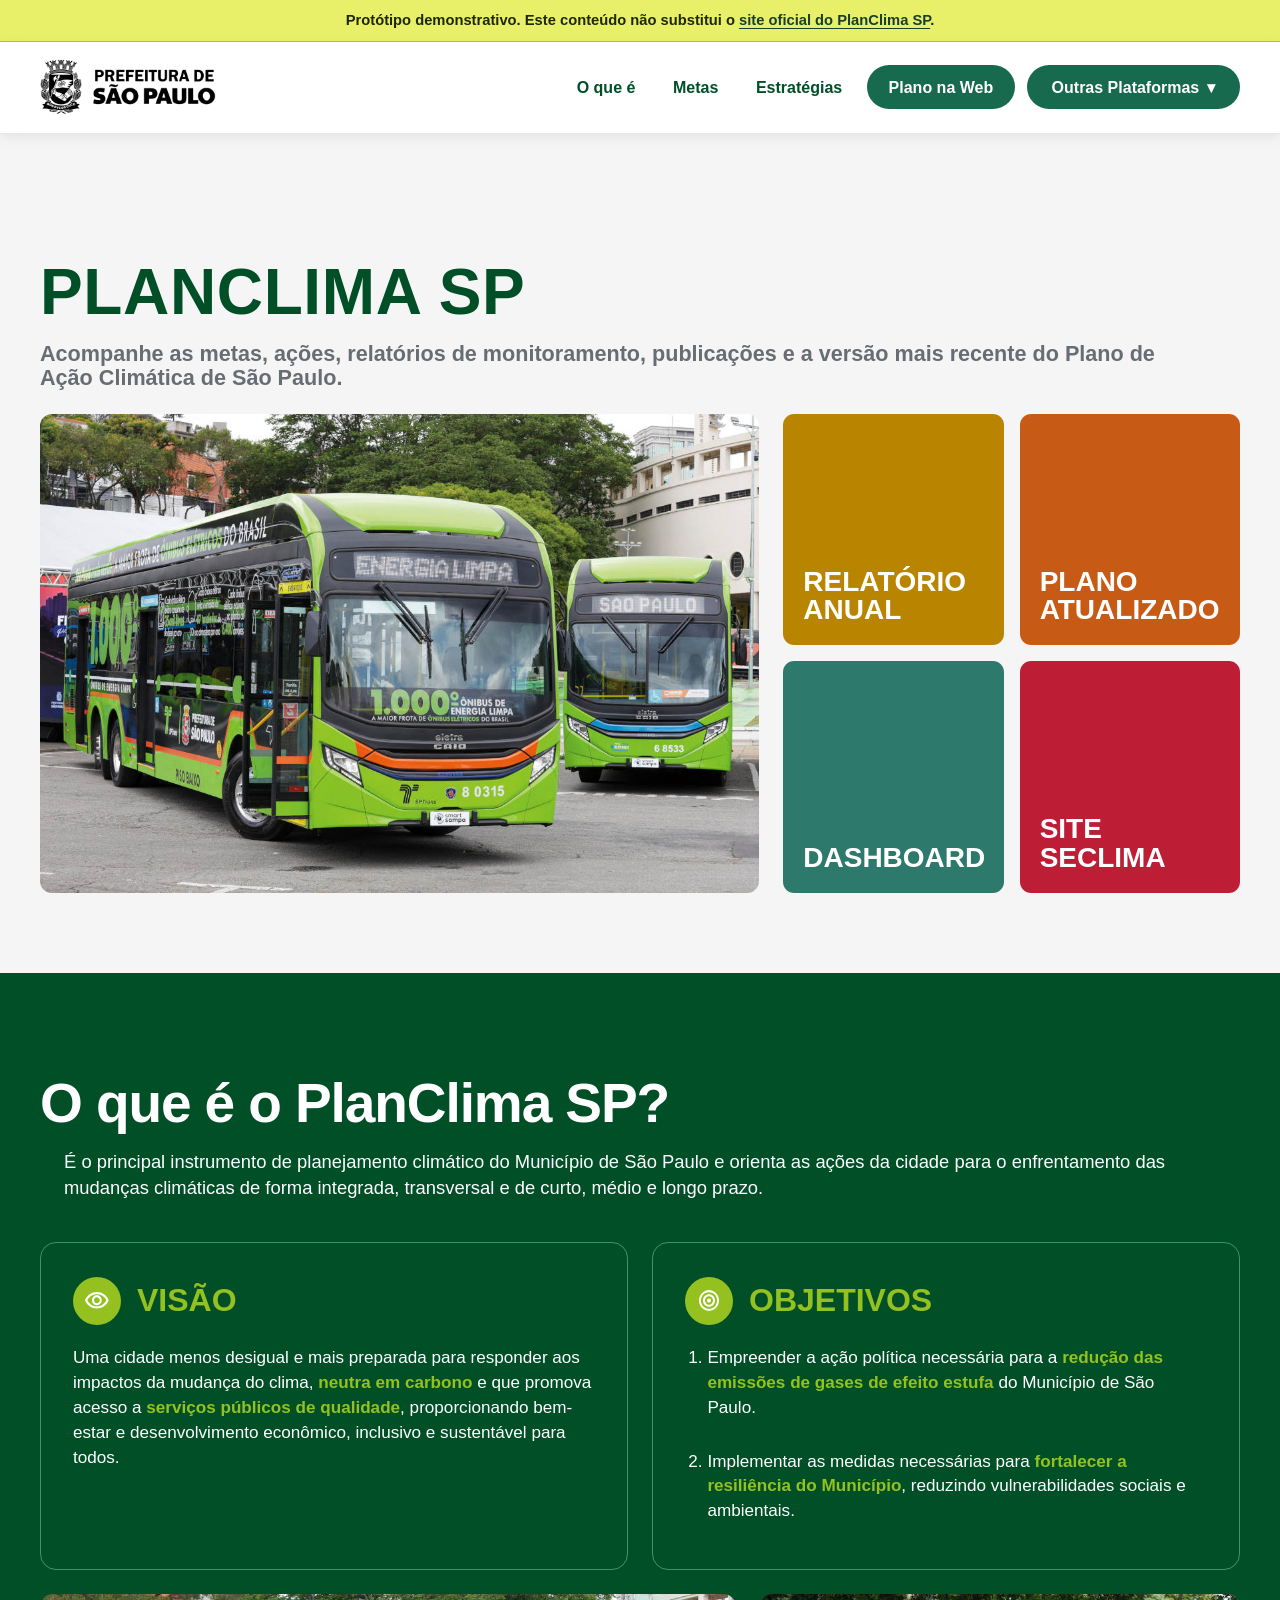
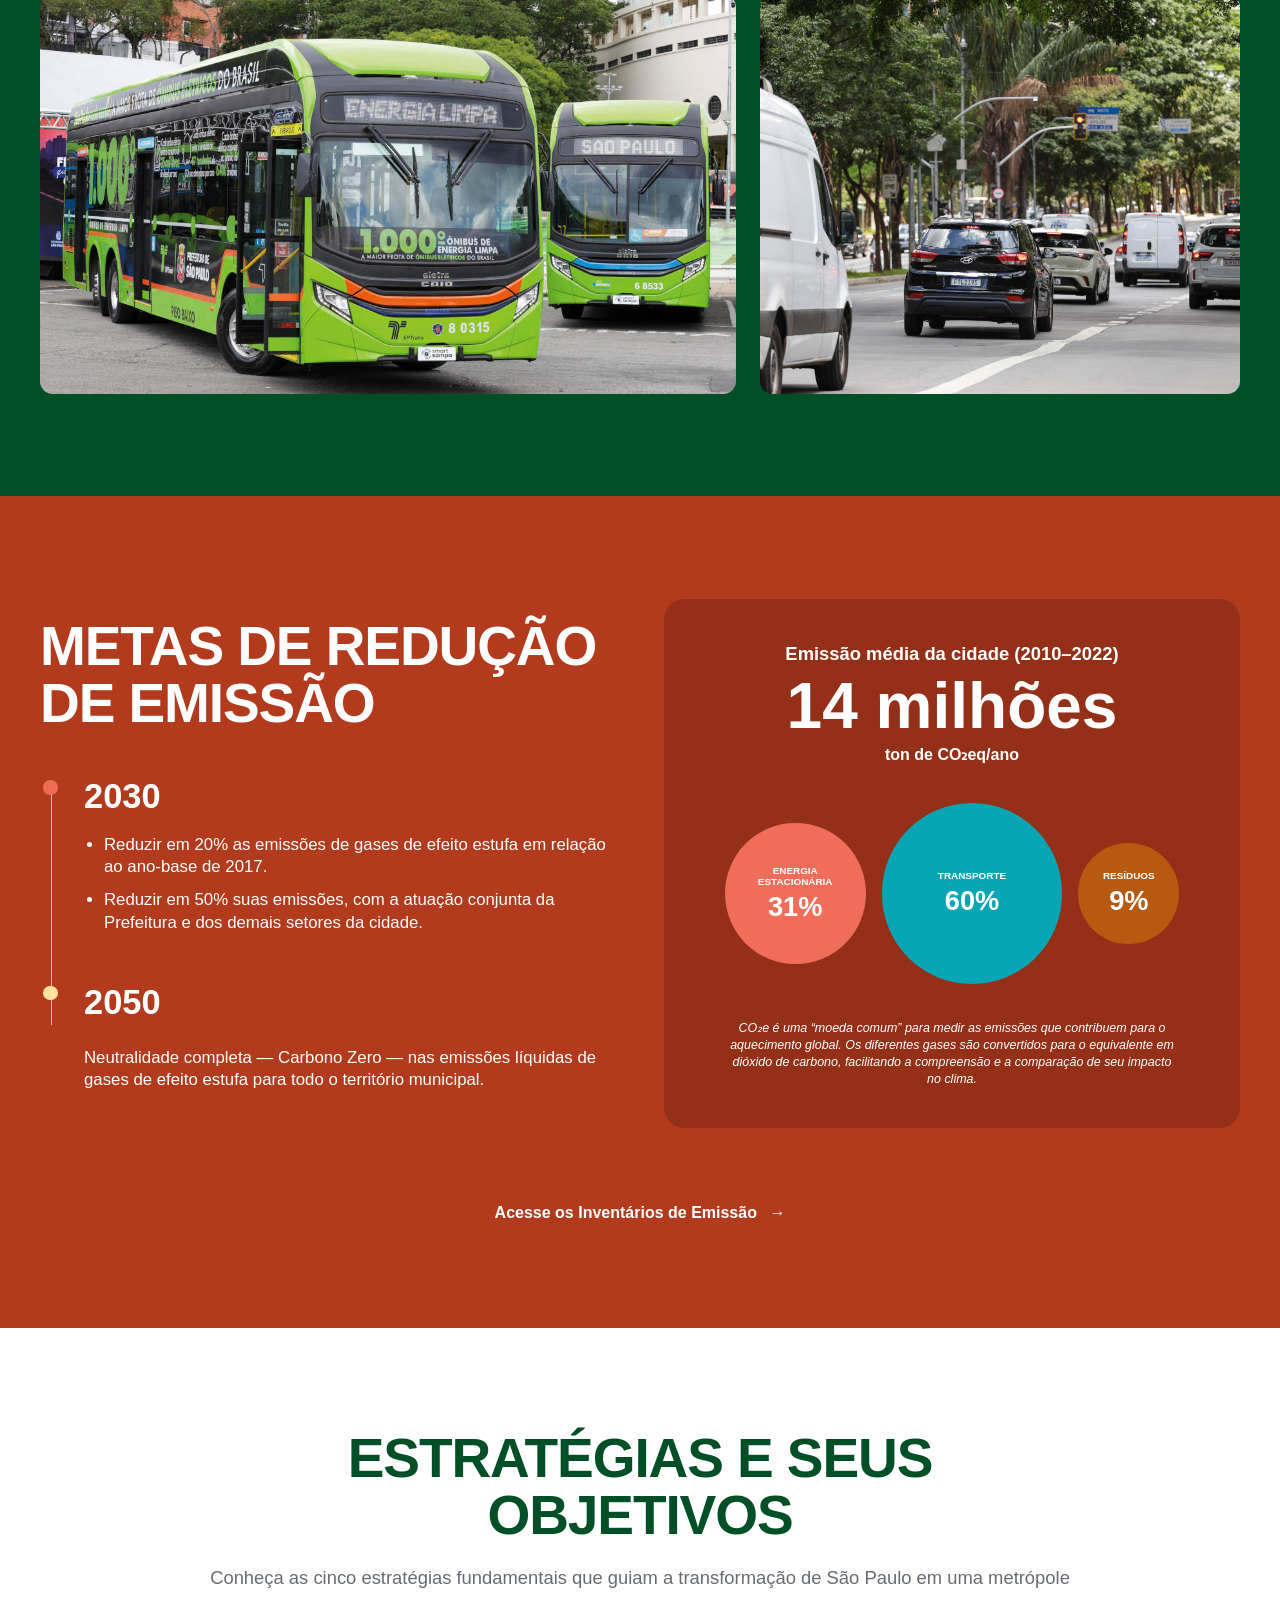
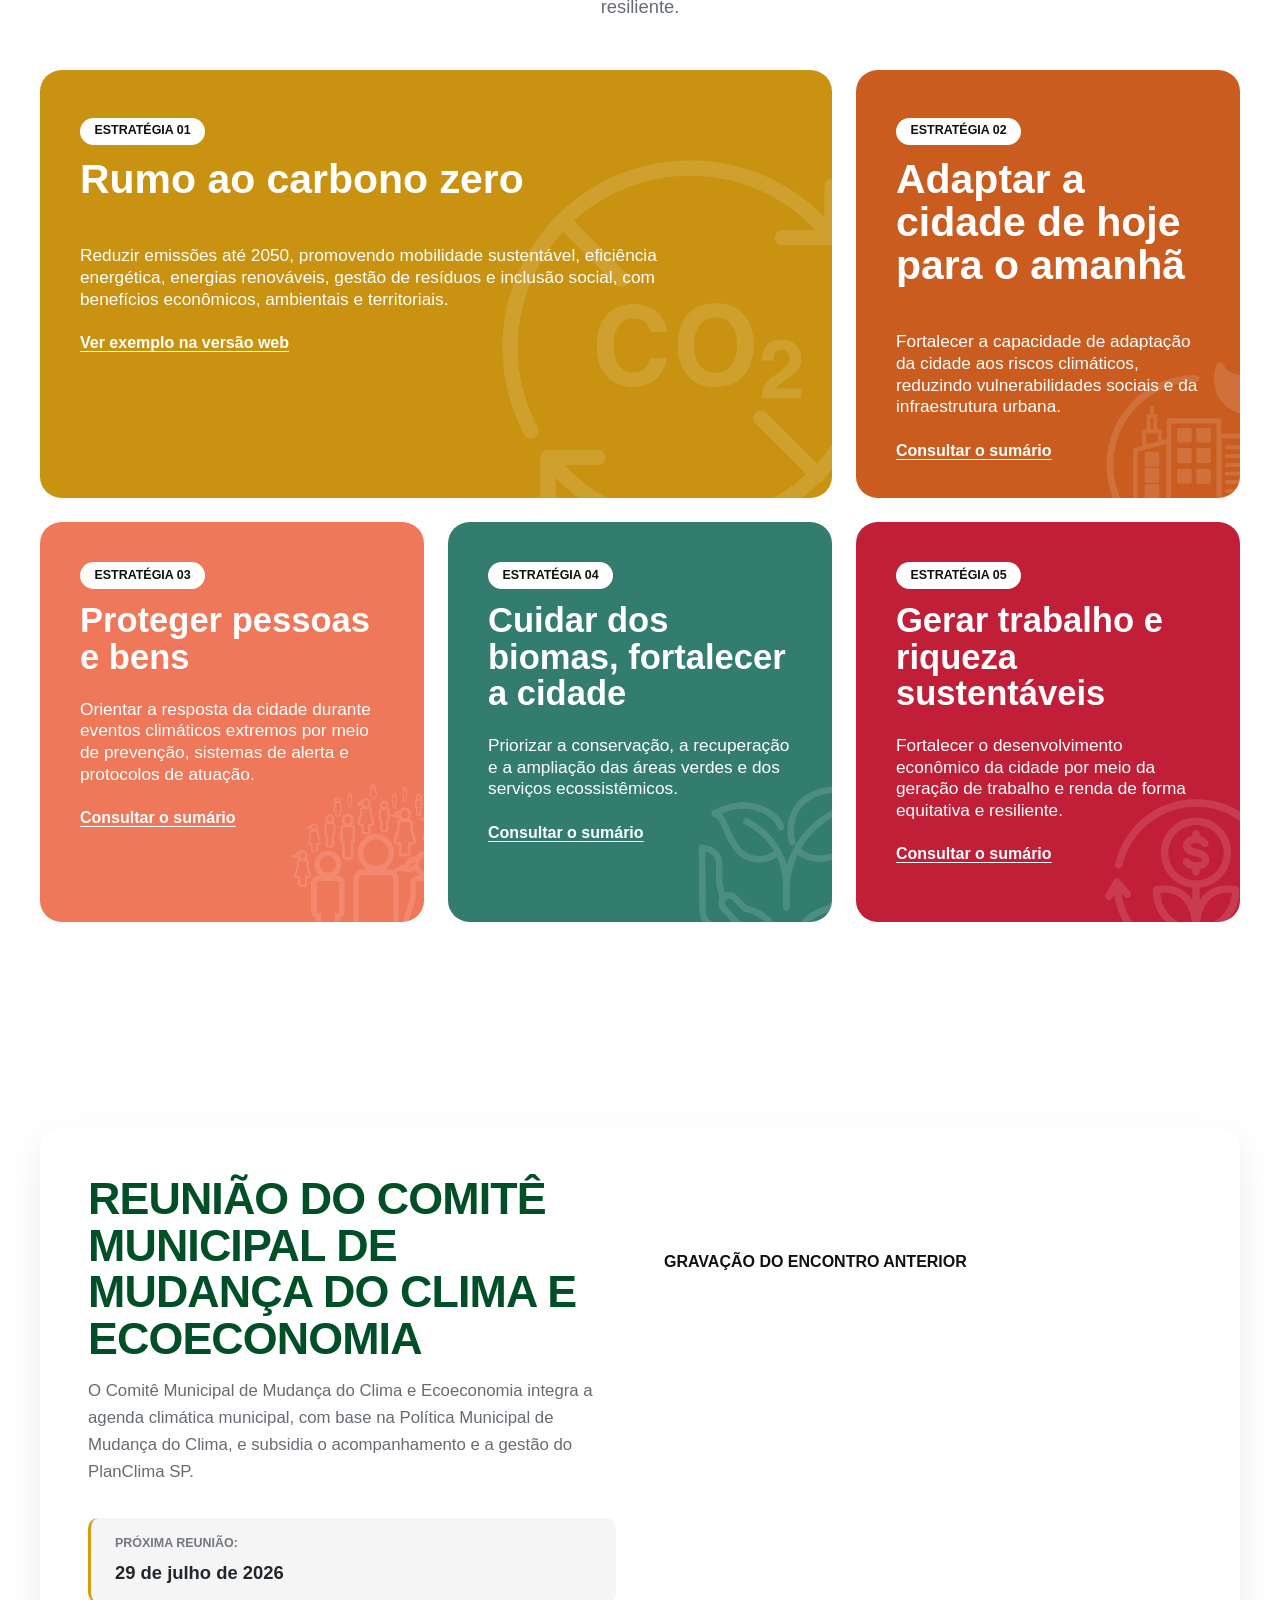
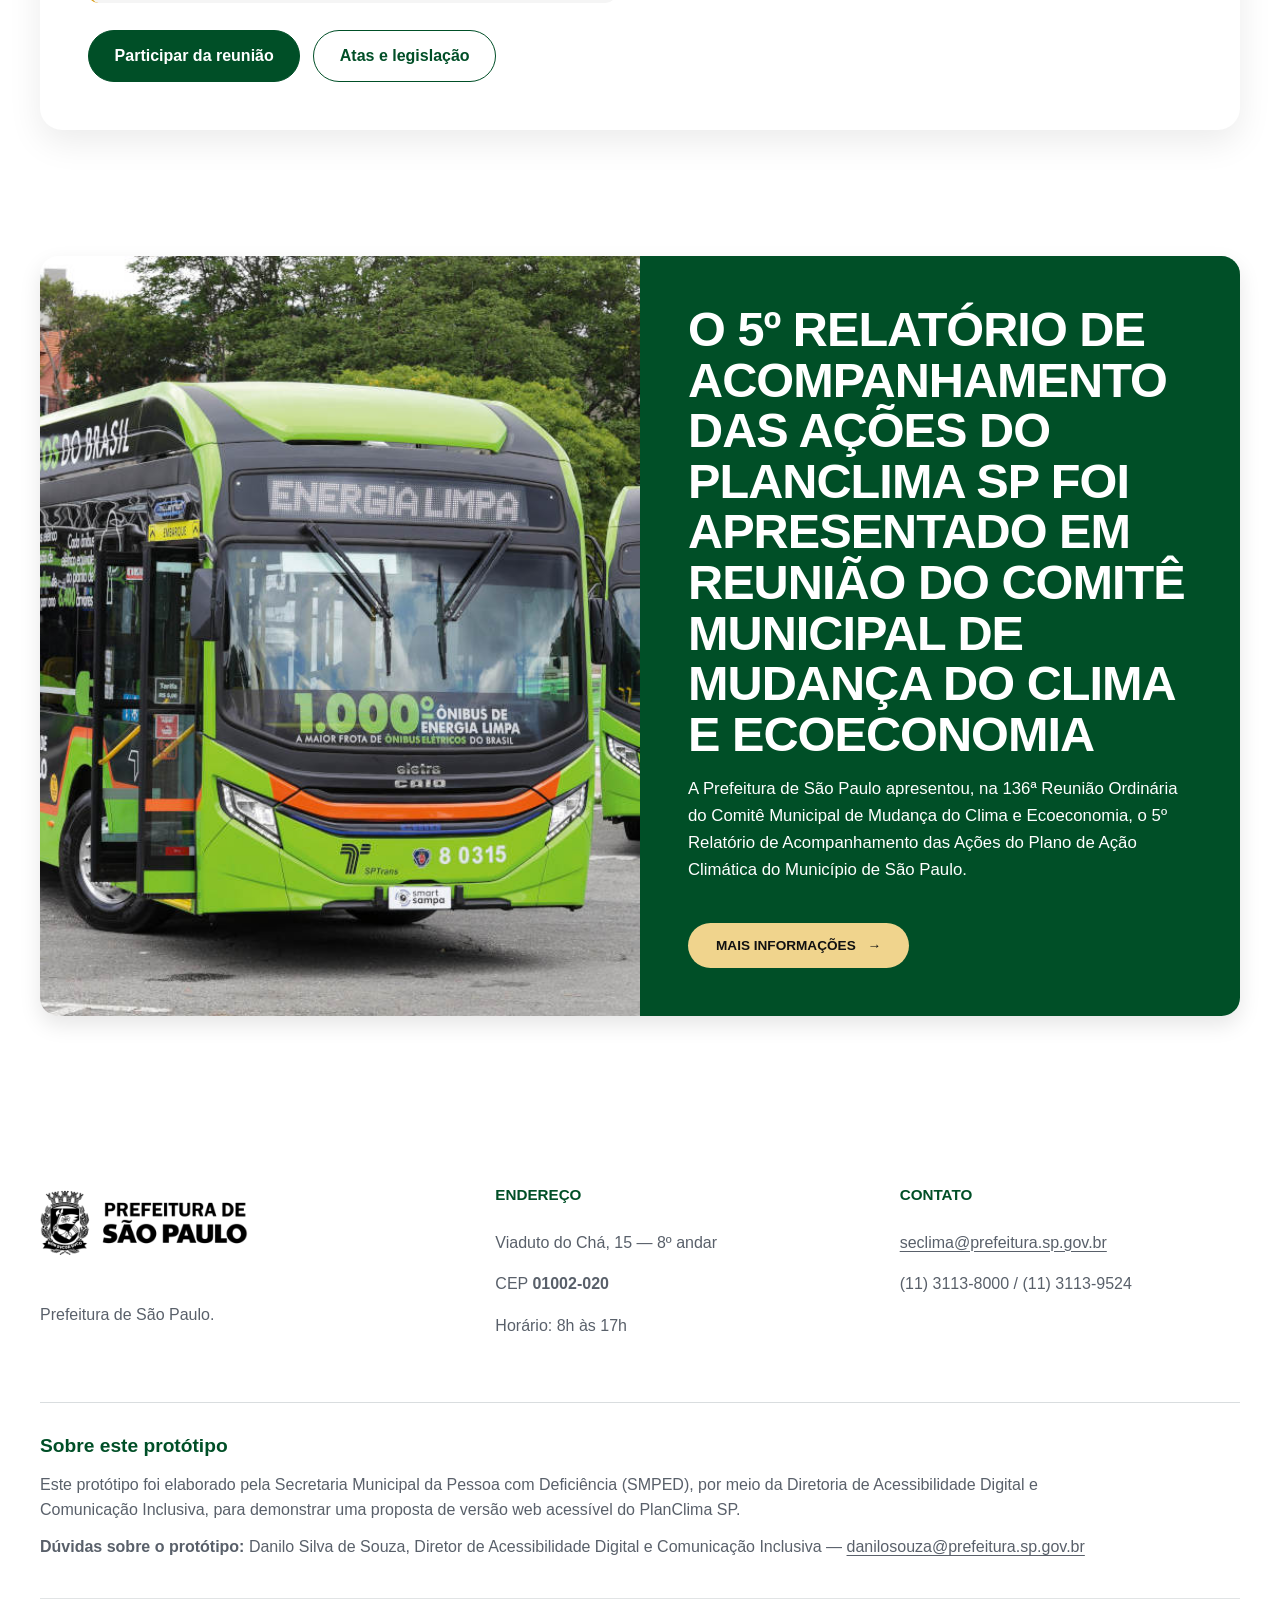
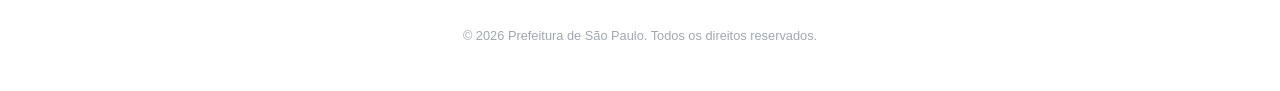
==== commit e88a369b: "Remove portal context div from index.html Removed unnecessary portal context div from the body." ====
--- a/index.html
+++ b/index.html
@@ -171,8 +171,6 @@
   <a class="skip-link" href="#conteudo-principal">Pular para o conteúdo principal</a>
   <div class="prototype-banner" role="note">Protótipo demonstrativo. Este conteúdo não substitui o <a href="https://prefeitura.sp.gov.br/web/planclimasp">site oficial do PlanClima SP</a>.</div>
 
-  <div class="portal-context"><div class="container"><a href="index.html" aria-current="page">Home</a></div></div>
-
   <header class="site-header clone-header">
     <div class="container site-header__inner">
       <a class="brand-link" href="index.html" aria-label="PlanClima SP — página inicial do protótipo"><img src="assets/images/logo-prefeitura.png" alt="Prefeitura de São Paulo" width="520" height="200"></a>
@@ -247,7 +245,7 @@
       <div class="clone-committee__video"><h3>Gravação do encontro anterior</h3><iframe class="clone-video" src="https://www.youtube.com/embed/-6YUCsu1iNA" title="Gravação da reunião anterior do Comitê Municipal de Mudança do Clima e Ecoeconomia" loading="lazy" allow="accelerometer; autoplay; clipboard-write; encrypted-media; gyroscope; picture-in-picture; web-share" allowfullscreen></iframe></div>
     </div></div></section>
 
-    <section class="clone-section clone-news" aria-labelledby="titulo-noticia"><div class="container"><article class="clone-news__card"><div class="clone-news__image"><img src="assets/images/onibus-eletricos.jpg" alt="Ônibus elétrico verde da frota municipal de São Paulo" width="1080" height="720"></div><div class="clone-news__content"><h2 id="titulo-noticia">O 5º Relatório de Acompanhamento das Ações do PlanClima SP foi apresentado em reunião do Comitê Municipal de Mudança do Clima e Ecoeconomia</h2><p>A Prefeitura de São Paulo apresentou, na 136ª Reunião Ordinária do Comitê Municipal de Mudança do Clima e Ecoeconomia, o 5º Relatório de Acompanhamento das Ações do Plano de Ação Climática do Município de São Paulo.</p><a class="clone-news__link" href="https://prefeitura.sp.gov.br/web/planclimasp/w/teste">Mais informações</a></div></article><div class="clone-dots" aria-hidden="true"><span></span><span></span></div></div></section>
+    <section class="clone-section clone-news" aria-labelledby="titulo-noticia"><div class="container"><article class="clone-news__card"><div class="clone-news__image"><img src="assets/images/onibus-eletricos.jpg" alt="Ônibus elétrico verde da frota municipal de São Paulo" width="1080" height="720"></div><div class="clone-news__content"><h2 id="titulo-noticia">O 5º Relatório de Acompanhamento das Ações do PlanClima SP foi apresentado em reunião do Comitê Municipal de Mudança do Clima e Ecoeconomia</h2><p>A Prefeitura de São Paulo apresentou, na 136ª Reunião Ordinária do Comitê Municipal de Mudança do Clima e Ecoeconomia, o 5º Relatório de Acompanhamento das Ações do Plano de Ação Climática do Município de São Paulo.</p><a class="clone-news__link" href="https://prefeitura.sp.gov.br/web/planclimasp/w/teste">Mais informações</a></div></article><span></span><span></span></div></div></section>
   </main>
 
   <footer class="clone-footer"><div class="container">
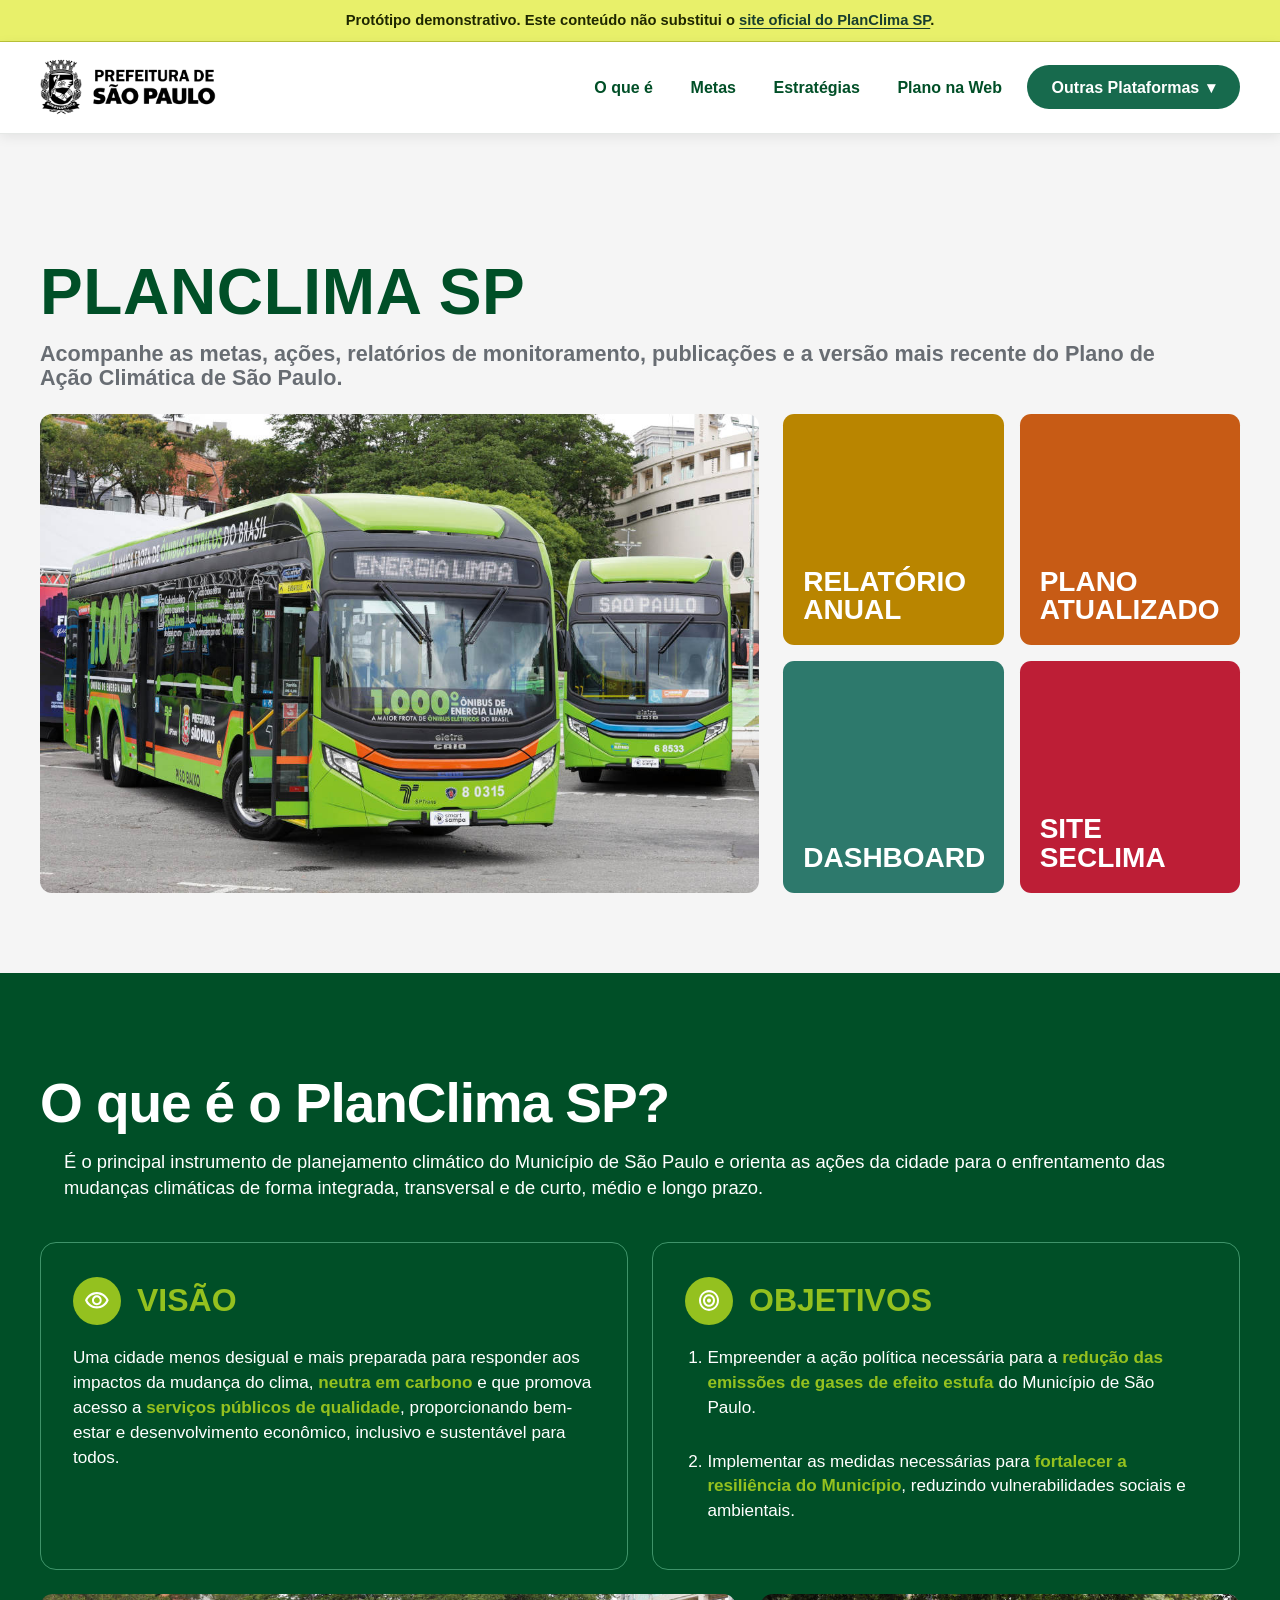
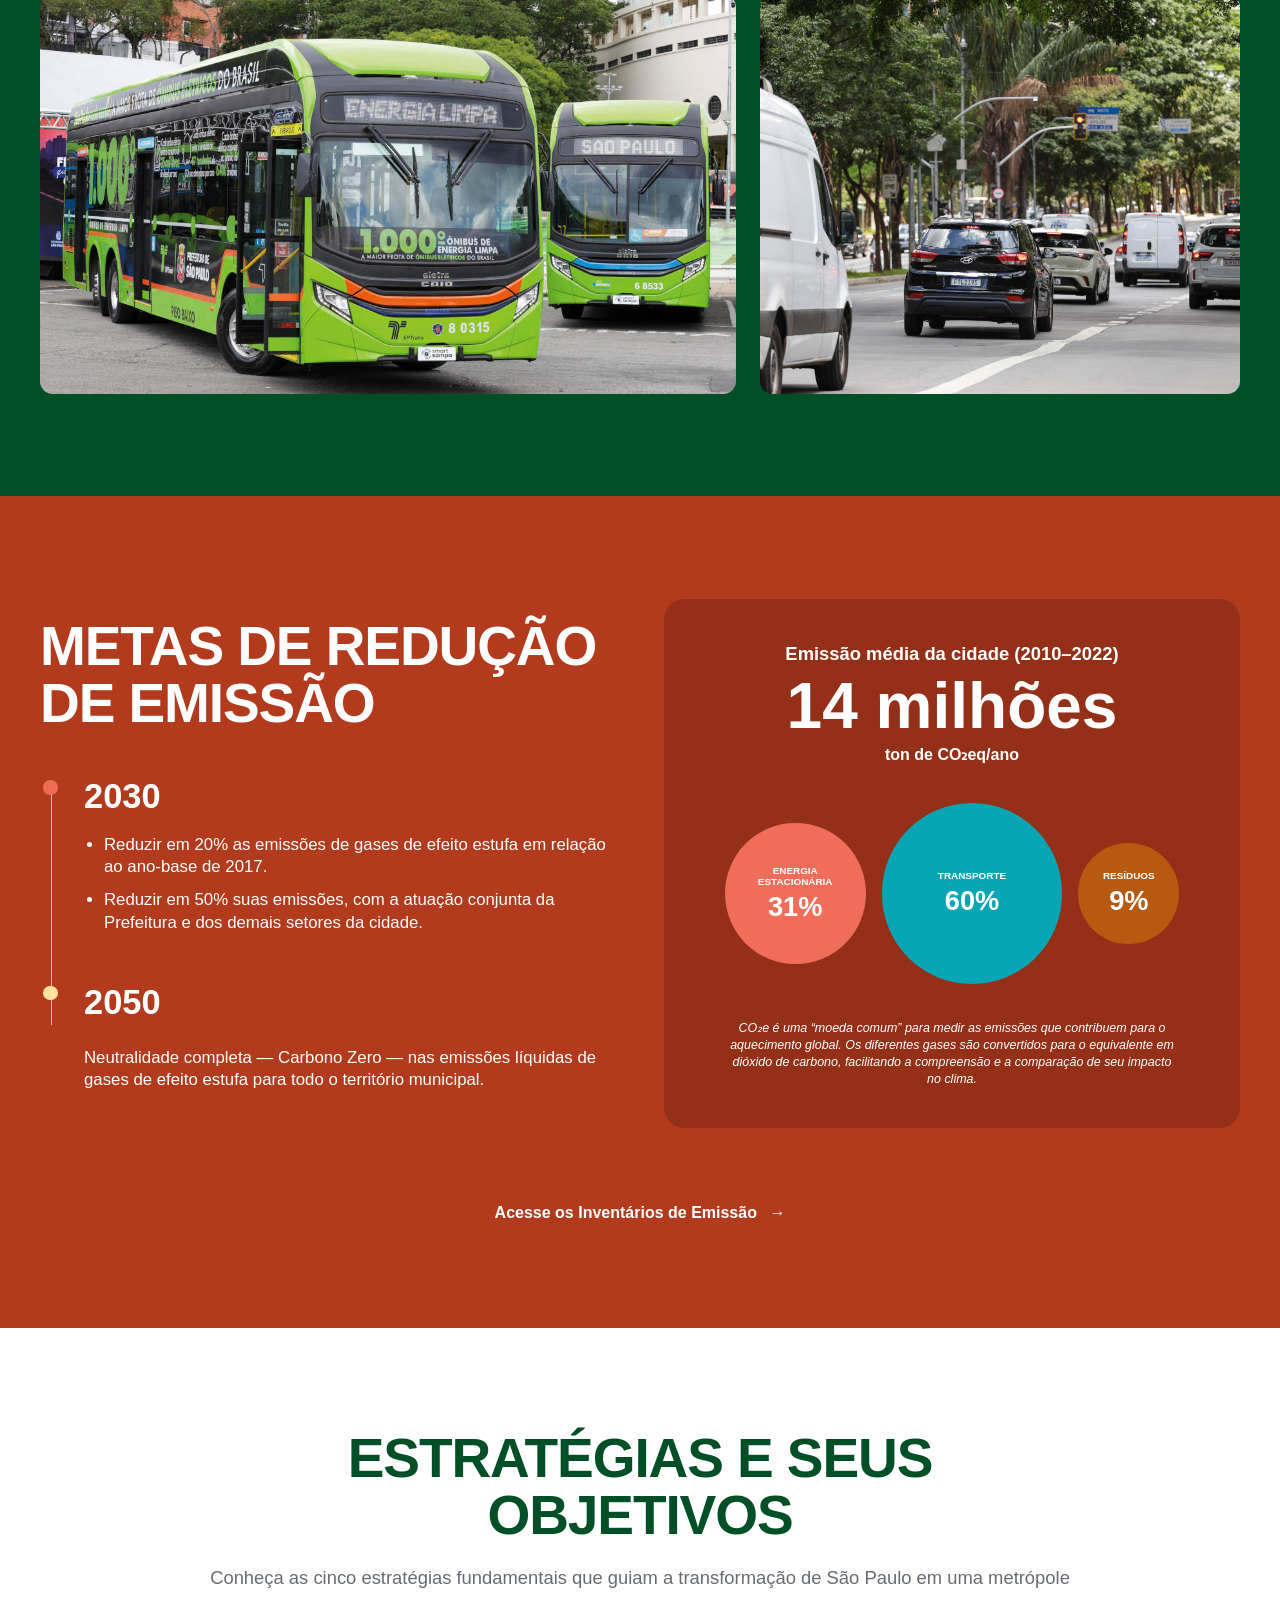
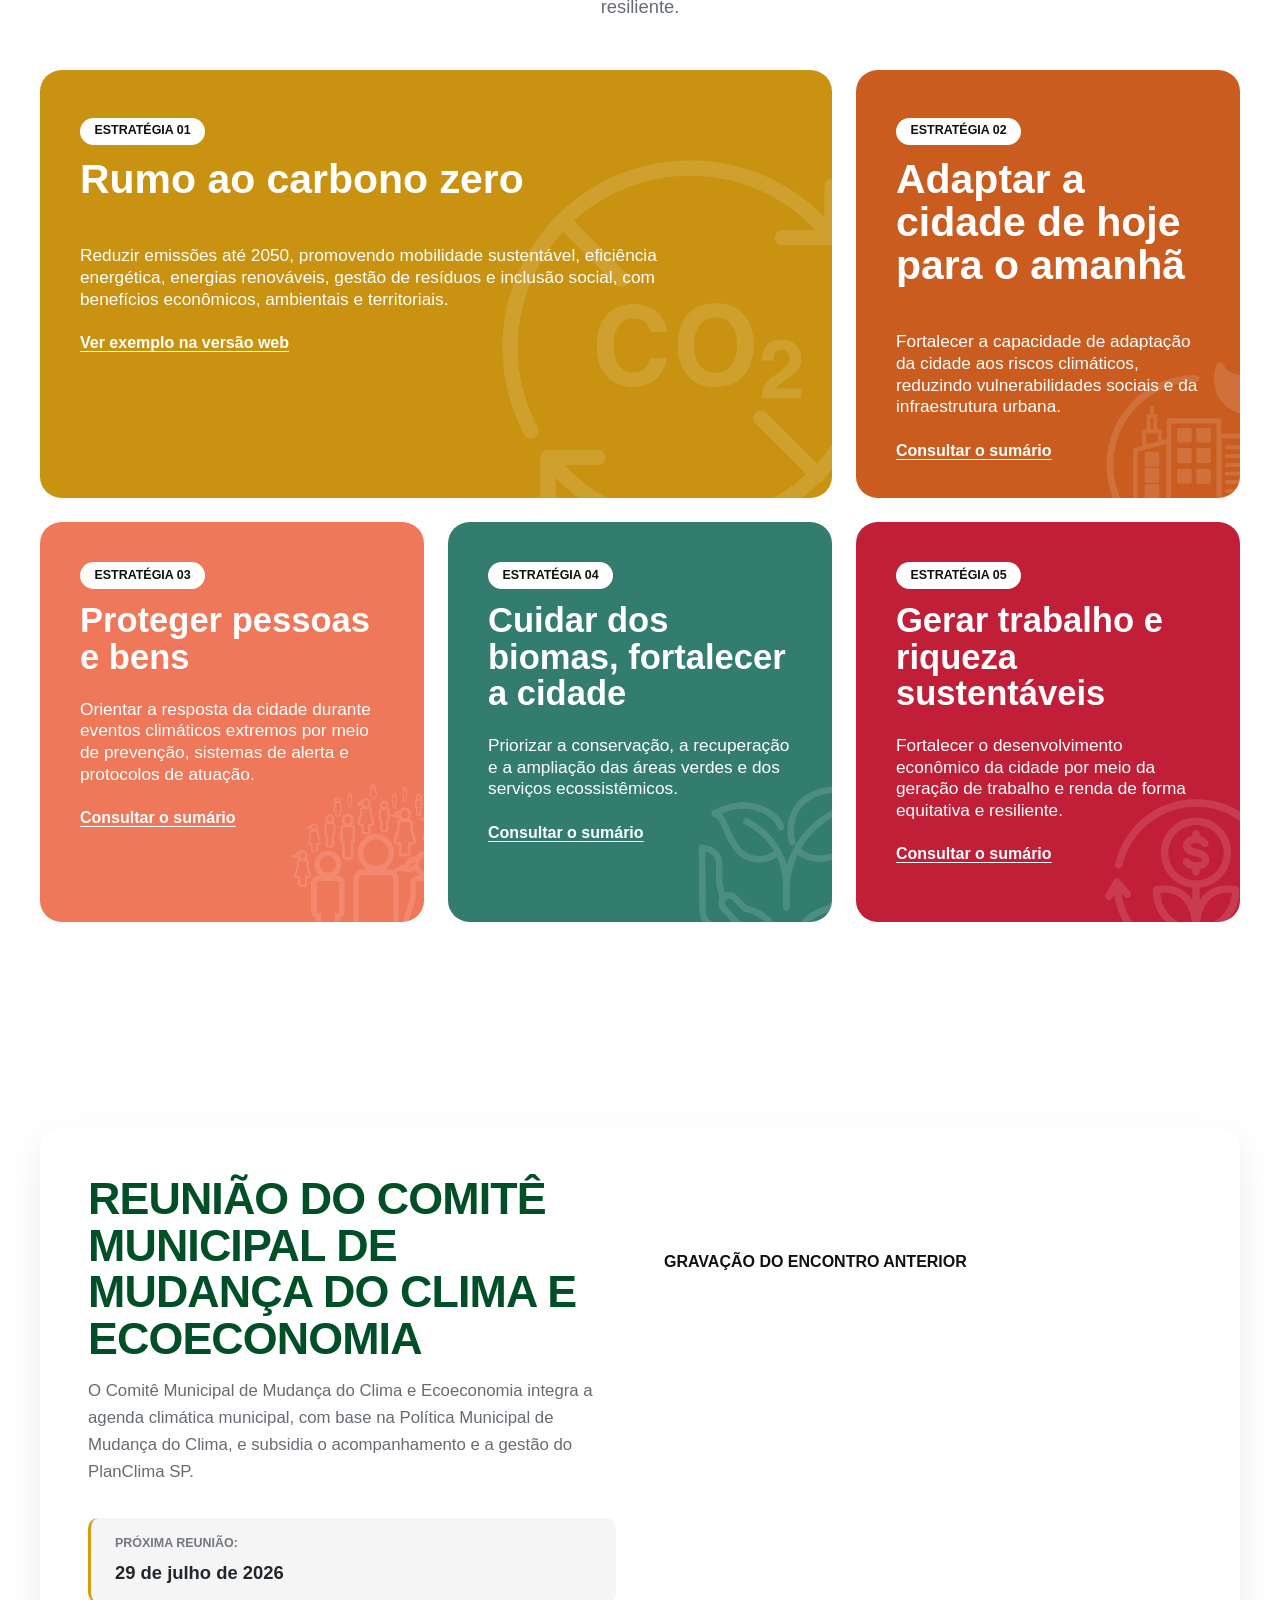
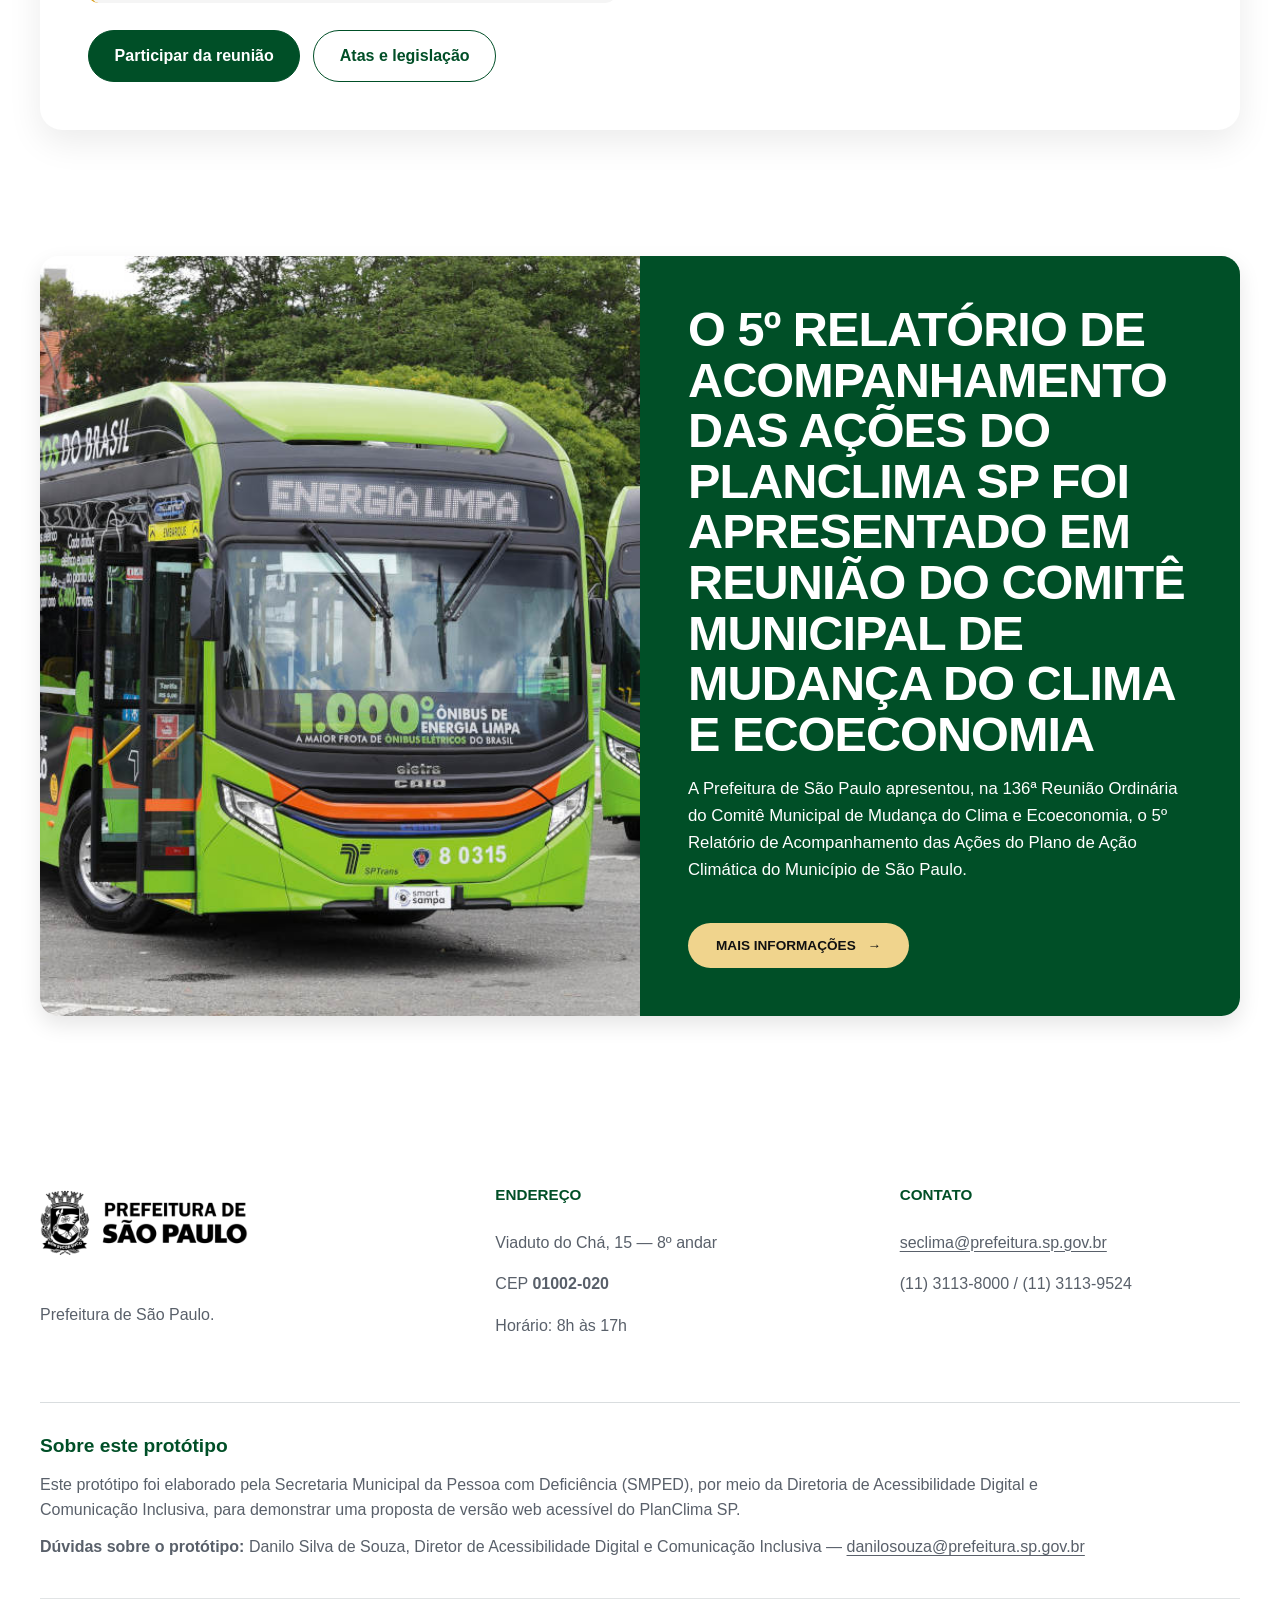
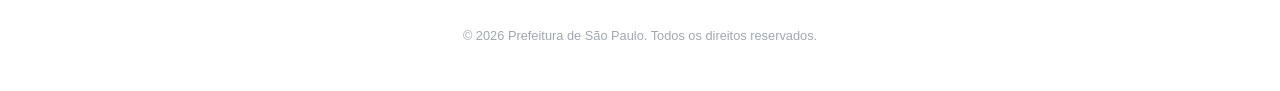
==== commit bcc73177: "Fix link to 'Plano na Web' in navigation" ====
--- a/index.html
+++ b/index.html
@@ -175,7 +175,7 @@
     <div class="container site-header__inner">
       <a class="brand-link" href="index.html" aria-label="PlanClima SP — página inicial do protótipo"><img src="assets/images/logo-prefeitura.png" alt="Prefeitura de São Paulo" width="520" height="200"></a>
       <nav class="desktop-nav" aria-label="Navegação principal">
-        <a href="#sobre">O que é</a><a href="#metas">Metas</a><a href="#estrategias">Estratégias</a><a class="nav-plan" href="planclima-web.html">Plano na Web</a>
+        <a href="#sobre">O que é</a><a href="#metas">Metas</a><a href="#estrategias">Estratégias</a><a href="planclima-web.html">Plano na Web</a>
         <details class="platforms-menu"><summary>Outras Plataformas</summary><div class="platforms-menu__panel"><a href="https://sampaclima.prefeitura.sp.gov.br/indicadoresinternet/">SampaClima</a><a href="https://prefeitura.sp.gov.br/web/planejamento/w/or%C3%A7amento-clim%C3%A1tico">Orçamento Climático</a><a href="https://www.cgesp.org/v3/">CGE</a><a href="https://observasampa.prefeitura.sp.gov.br/">ObservaSampa</a><a href="https://prefeitura.sp.gov.br/web/urbanismo/dados-abertos">Infocidade</a></div></details>
       </nav>
       <details class="mobile-nav"><summary>Menu</summary><nav class="mobile-nav__panel" aria-label="Navegação principal para telas menores"><a href="#sobre">O que é</a><a href="#metas">Metas</a><a href="#estrategias">Estratégias</a><a href="planclima-web.html">Plano na Web</a><a href="https://sampaclima.prefeitura.sp.gov.br/indicadoresinternet/">SampaClima</a><a href="https://prefeitura.sp.gov.br/web/planejamento/w/or%C3%A7amento-clim%C3%A1tico">Orçamento Climático</a></nav></details>
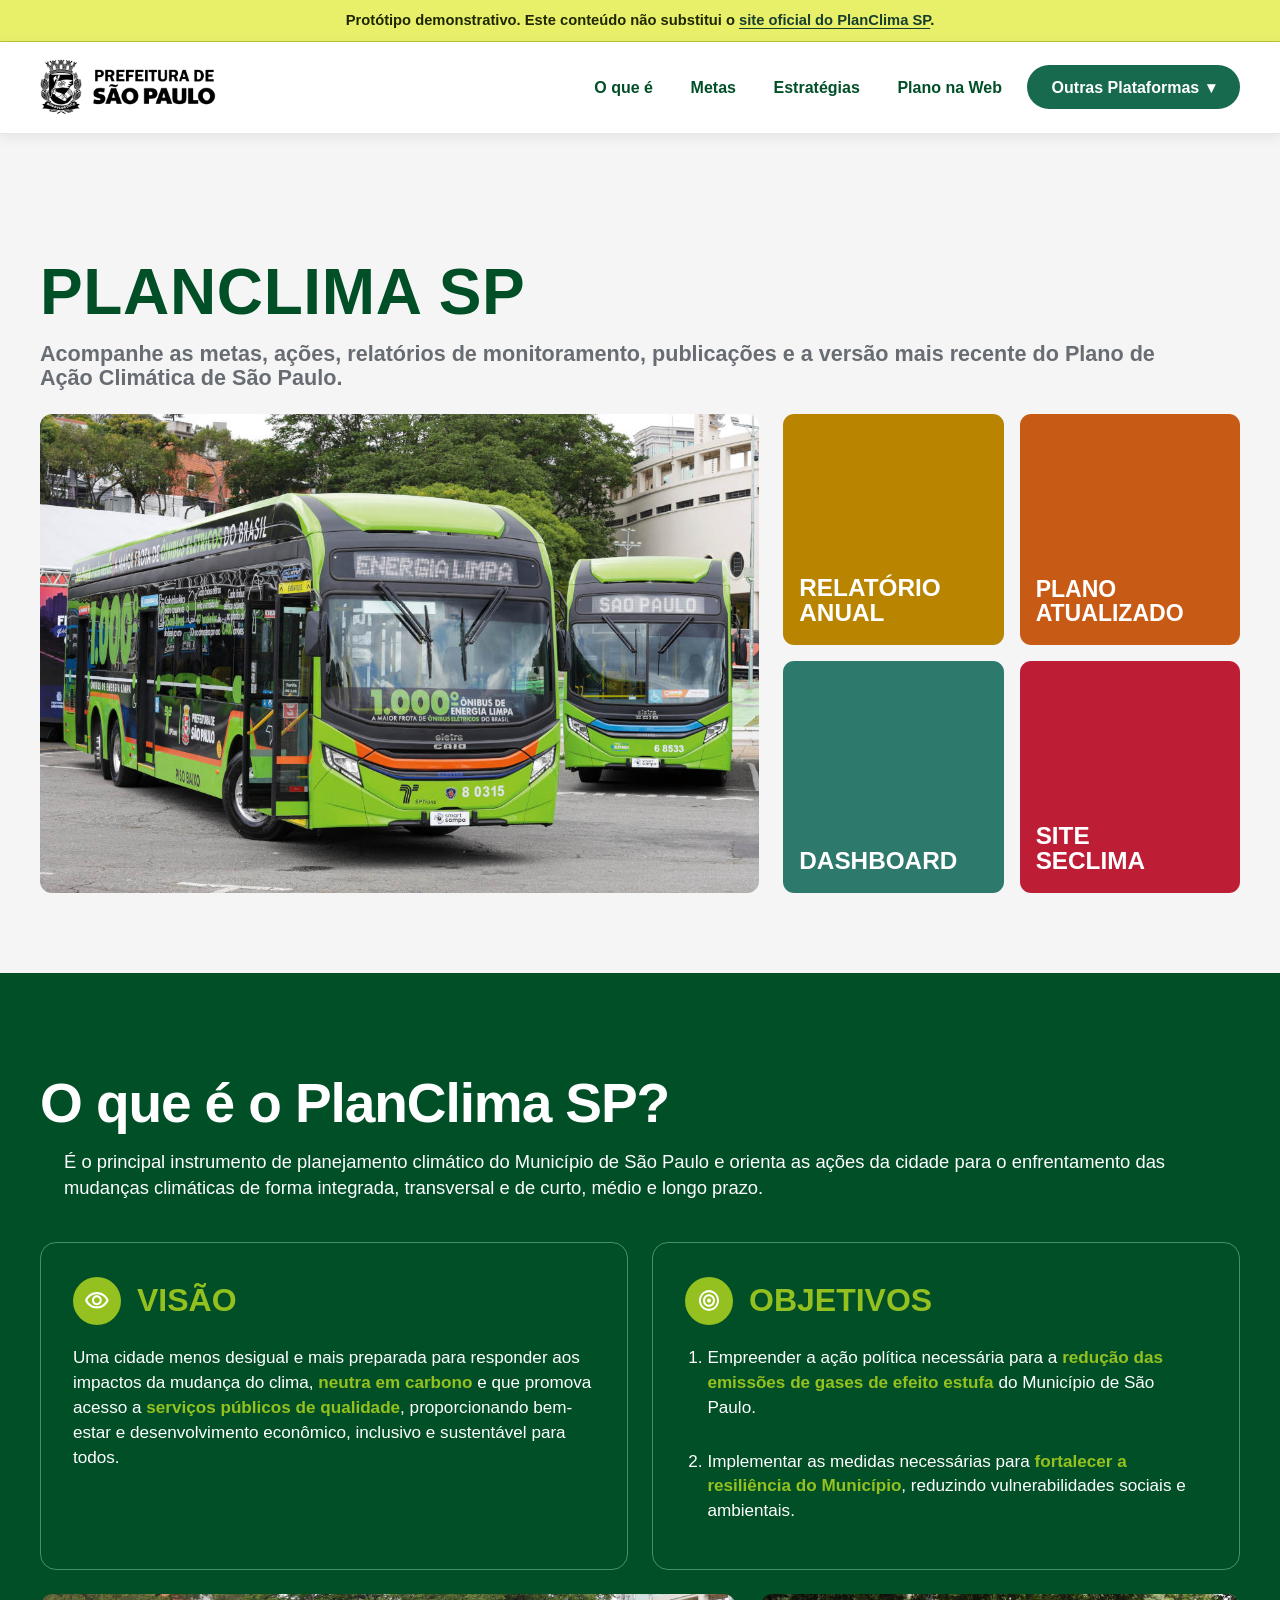
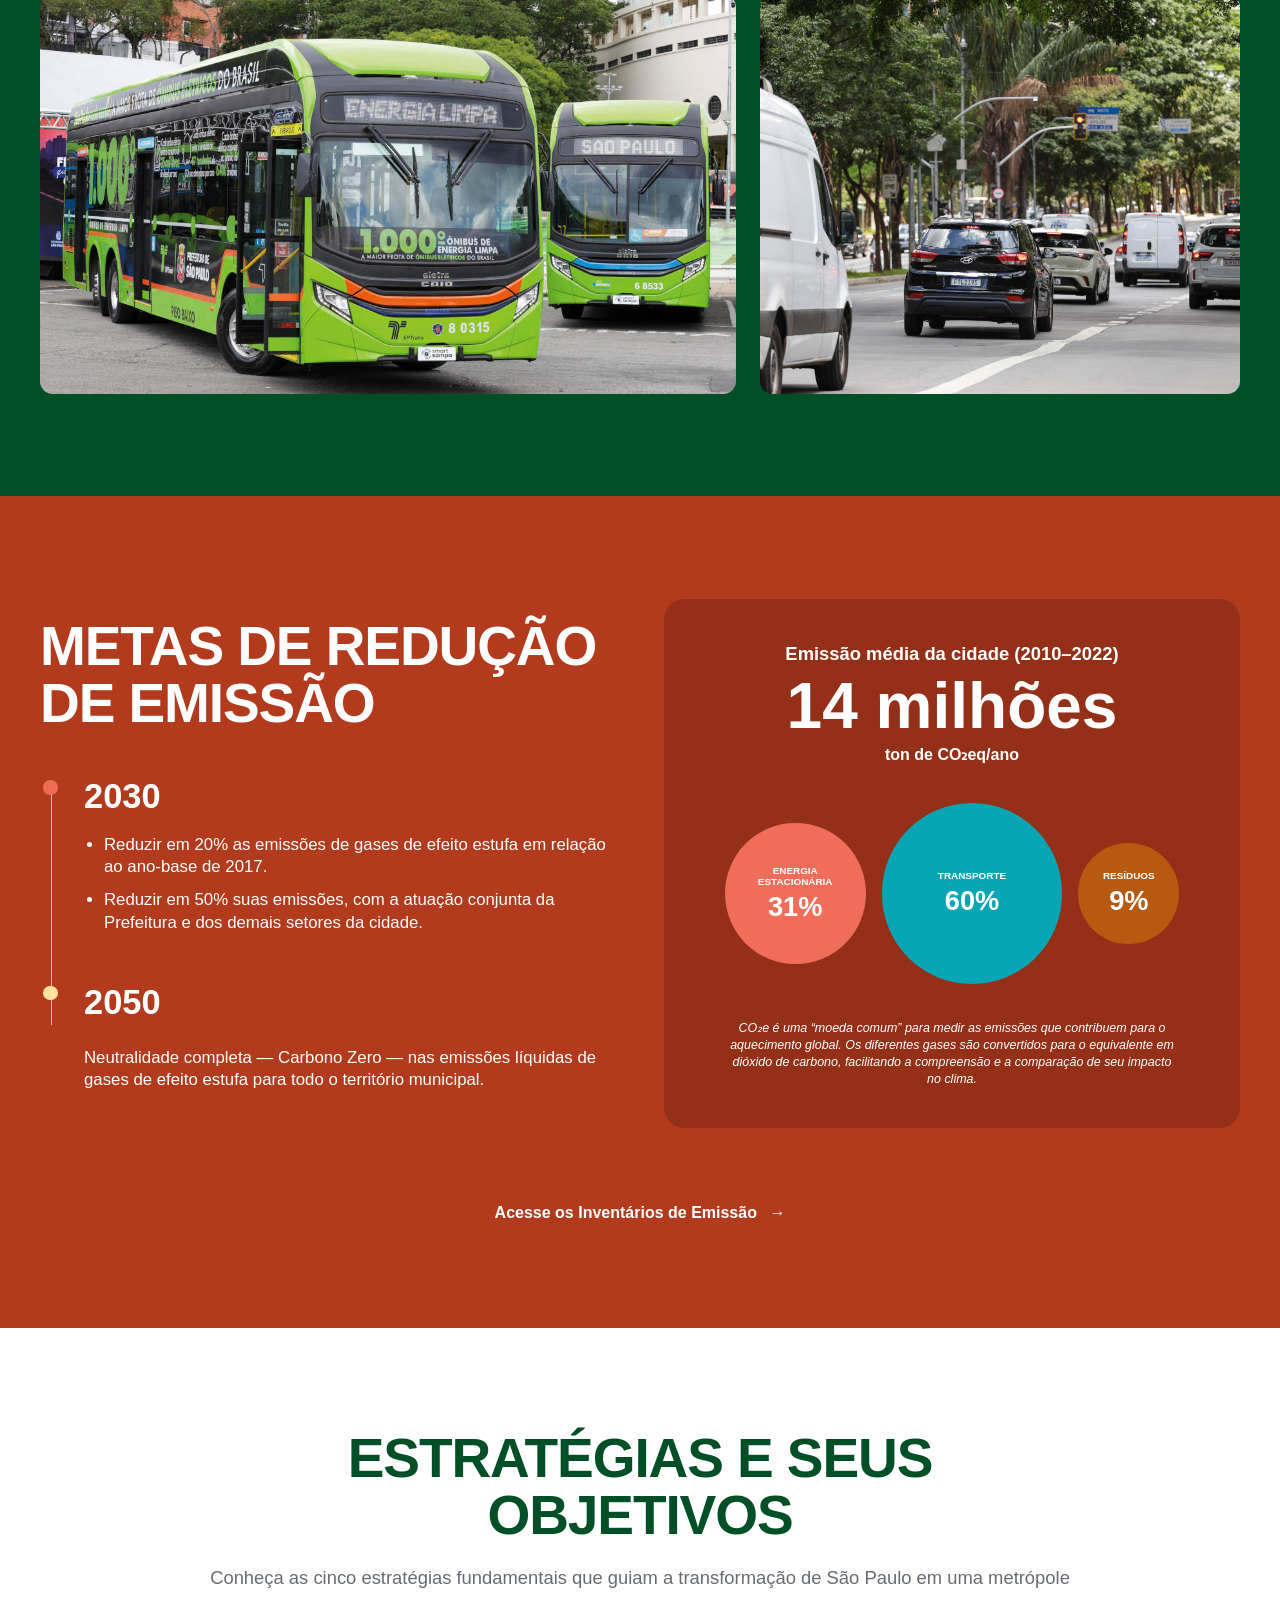
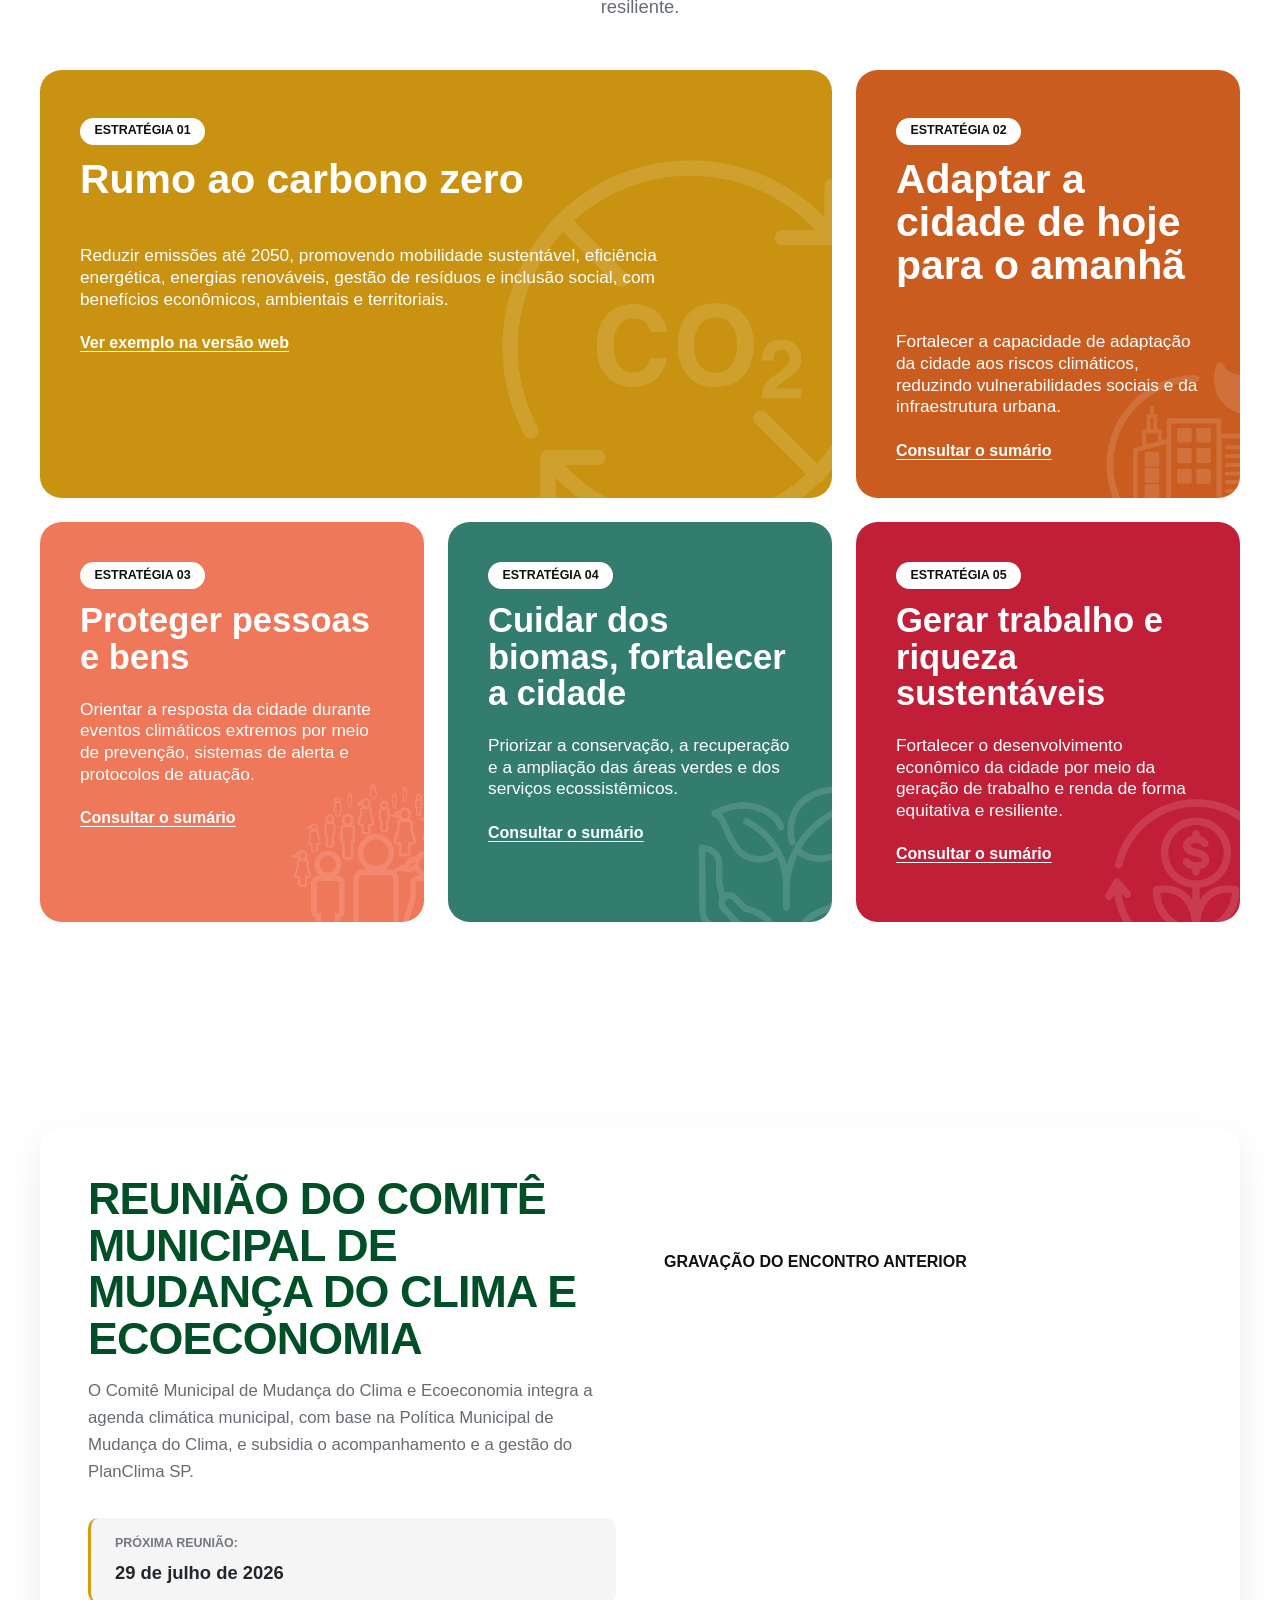
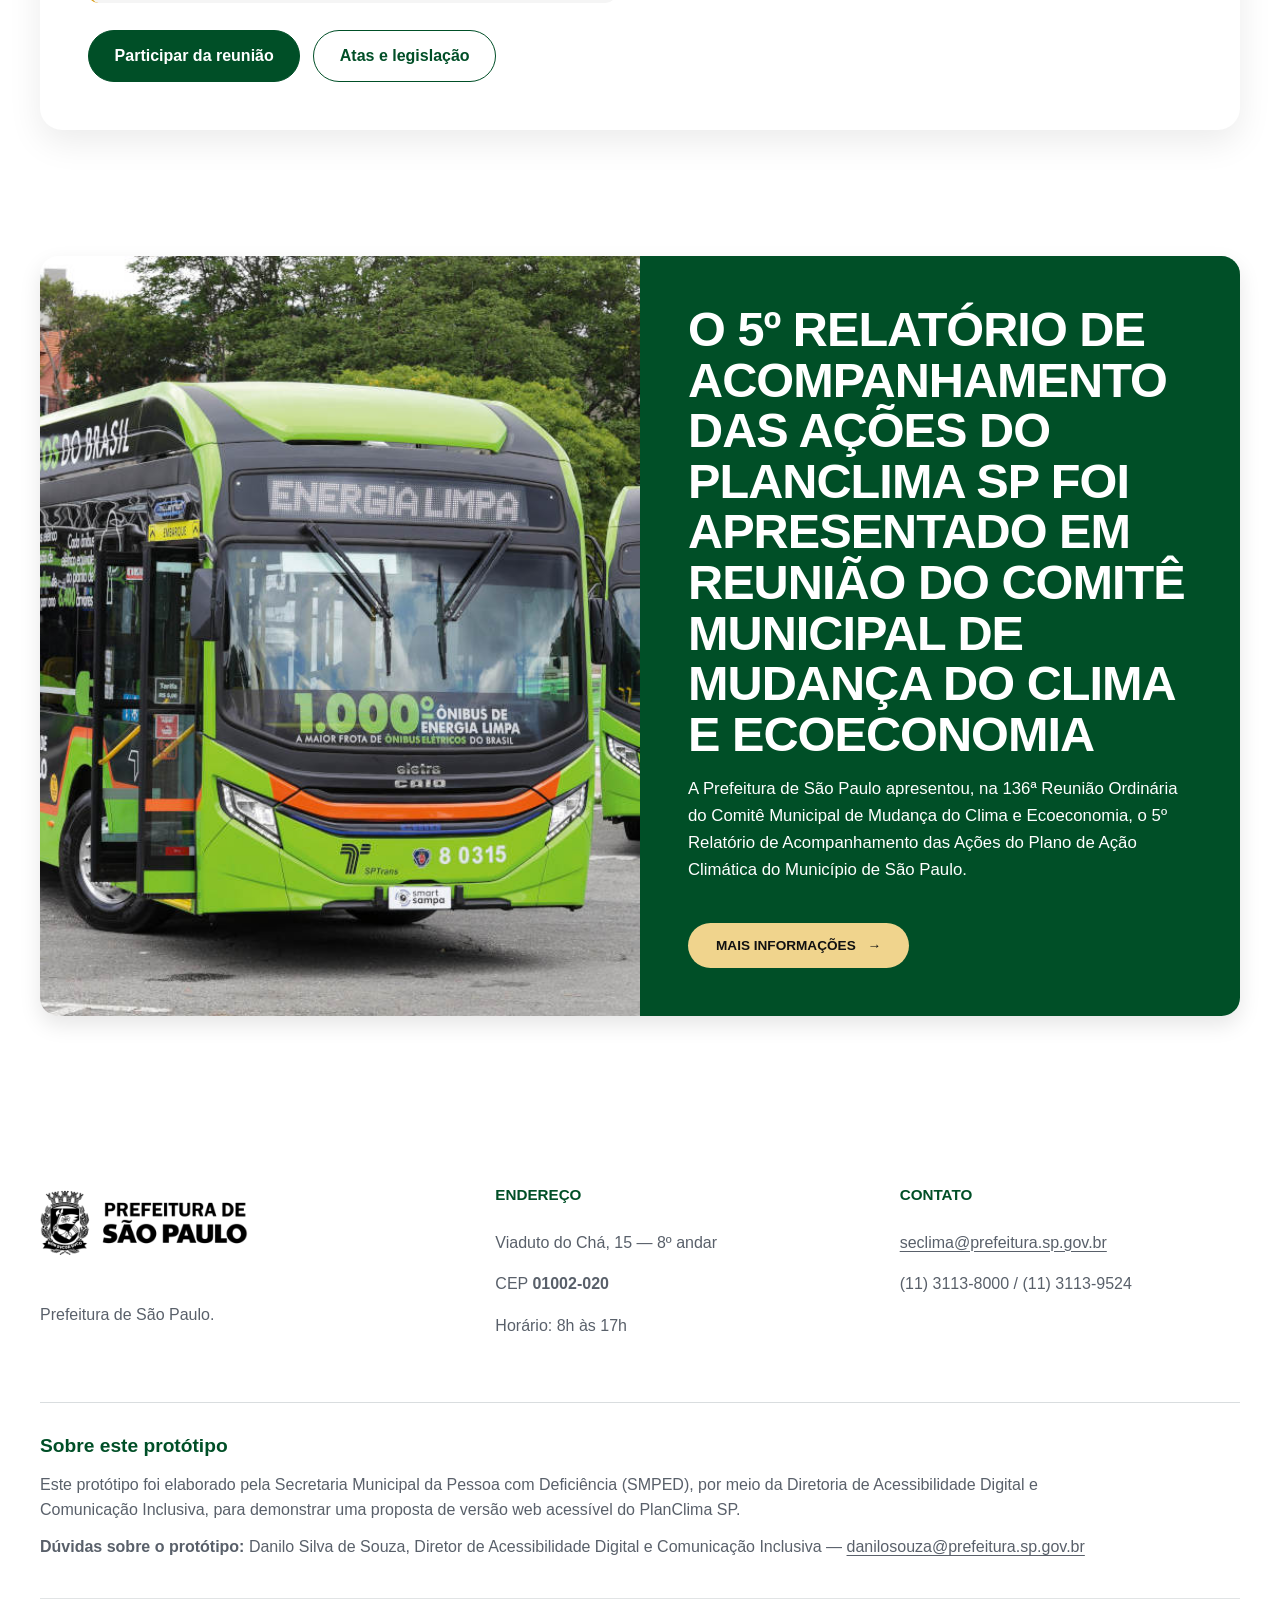
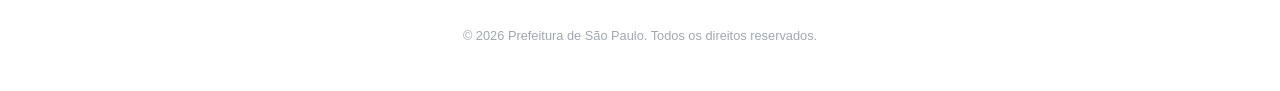
==== commit 231ae874: "Refactor CSS styles for responsive design" ====
--- a/index.html
+++ b/index.html
@@ -153,19 +153,206 @@
       .clone-footer__grid { grid-template-columns:1fr 1fr; gap:2rem; }
     }
     @media (max-width:44rem) {
-      .portal-context { min-height:3rem; }
-      .clone-hero { padding-top:4.5rem; }
-      .clone-hero__actions,.clone-strategy-grid,.clone-footer__grid { grid-template-columns:1fr; }
-      .clone-hero__photo { min-height:18rem; }
-      .clone-hero__action { min-height:7.5rem; }
-      .clone-about__card { min-height:auto; padding:1.5rem; }
-      .clone-bubbles { gap:.35rem; margin-inline:-2rem; transform:scale(.86); }
-      .clone-strategy:first-child { grid-column:auto; }
-      .clone-strategy,.clone-strategy--small { min-height:auto; padding:2rem 1.5rem; }
-      .clone-strategy p:not(.clone-strategy__label) { margin-top:1.3rem; }
-      .clone-news__image { min-height:18rem; }
-    }
-  </style>
+        .portal-context {
+            min-height: 3rem;
+        }
+
+        .clone-hero {
+            padding-top: 4.5rem;
+        }
+
+        .clone-hero__actions,
+        .clone-strategy-grid,
+        .clone-footer__grid {
+            grid-template-columns: 1fr;
+        }
+
+        .clone-hero__photo {
+            min-height: 18rem;
+        }
+
+        .clone-hero__action {
+            min-height: 7.5rem;
+        }
+
+        .clone-about__card {
+            min-height: auto;
+            padding: 1.5rem;
+        }
+
+        .clone-bubbles {
+            gap: .35rem;
+            margin-inline: -2rem;
+            transform: scale(.86);
+        }
+
+        .clone-strategy:first-child {
+            grid-column: auto;
+        }
+
+        .clone-strategy,
+        .clone-strategy--small {
+            min-height: auto;
+            padding: 2rem 1.5rem;
+        }
+
+        .clone-strategy p:not(.clone-strategy__label) {
+            margin-top: 1.3rem;
+        }
+
+        .clone-news__image {
+            min-height: 18rem;
+        }
+    }
+
+    body.official-home .clone-hero__grid>*,
+    body.official-home .clone-emissions__grid>*,
+    body.official-home .clone-news__card>*,
+    body.official-home .clone-committee__panel>* {
+        min-width: 0;
+    }
+
+    body.official-home .clone-hero__action,
+    body.official-home .clone-news__content h2,
+    body.official-home .clone-news__content p,
+    body.official-home .clone-year p,
+    body.official-home .clone-year li {
+        overflow-wrap: break-word;
+        word-break: normal;
+    }
+
+    body.official-home .clone-hero__action {
+        padding-inline: 1rem;
+        font-size: clamp(1.25rem, 1.9vw, 1.65rem);
+    }
+
+    body.official-home .clone-hero__action--plan {
+        font-size: clamp(1.2rem, 1.8vw, 1.55rem);
+    }
+
+    @media (max-width: 44rem) {
+
+        body.official-home main,
+        body.official-home section,
+        body.official-home .container,
+        body.official-home .clone-emissions__grid,
+        body.official-home .clone-news__card,
+        body.official-home .clone-news__content {
+            min-width: 0;
+            max-width: 100%;
+        }
+
+        body.official-home .clone-bubbles {
+            min-height: 0;
+            display: flex;
+            flex-wrap: wrap;
+            justify-content: center;
+            gap: 0.65rem;
+            margin: 1.5rem 0;
+            transform: none;
+        }
+
+        body.official-home .clone-bubble--energy {
+            width: 5.5rem;
+            height: 5.5rem;
+        }
+
+        body.official-home .clone-bubble--transport {
+            width: 7rem;
+            height: 7rem;
+        }
+
+        body.official-home .clone-bubble--waste {
+            width: 4.5rem;
+            height: 4.5rem;
+        }
+
+        body.official-home .clone-bubble small {
+            font-size: 0.5rem;
+        }
+
+        body.official-home .clone-bubble strong {
+            font-size: 1.25rem;
+        }
+
+        body.official-home .clone-emissions__title {
+            font-size: clamp(2rem, 10vw, 2.55rem) !important;
+            line-height: 1;
+        }
+
+        body.official-home .clone-years {
+            margin-top: 2rem;
+            padding-left: 2rem;
+        }
+
+        body.official-home .clone-years::before {
+            left: 0.45rem;
+        }
+
+        body.official-home .clone-year::before {
+            left: -1.95rem;
+        }
+
+        body.official-home .clone-year h3 {
+            font-size: 2rem;
+        }
+
+        body.official-home .clone-year p,
+        body.official-home .clone-year li {
+            font-size: 1rem;
+            line-height: 1.45;
+        }
+
+        body.official-home .clone-emissions__panel {
+            width: 100%;
+            padding: 1.5rem 1rem;
+        }
+
+        body.official-home .clone-emissions__panel h3 {
+            font-size: 1rem;
+            line-height: 1.3;
+        }
+
+        body.official-home .clone-emissions__total {
+            font-size: clamp(2.5rem, 13vw, 3.25rem);
+        }
+
+        body.official-home .clone-news__card {
+            width: 100%;
+            overflow: hidden;
+        }
+
+        body.official-home .clone-news__image {
+            min-height: 14rem;
+        }
+
+        body.official-home .clone-news__content {
+            width: 100%;
+            padding: 1.75rem 1.25rem;
+        }
+
+        body.official-home .clone-news__content h2 {
+            max-width: 100%;
+            margin: 0;
+            font-size: clamp(1.65rem, 8vw, 2.1rem);
+            line-height: 1.08;
+            letter-spacing: -0.015em;
+        }
+
+        body.official-home .clone-news__content p {
+            max-width: 100%;
+            margin-top: 1.5rem;
+            font-size: 1rem;
+            line-height: 1.55;
+        }
+
+        body.official-home .clone-news__link {
+            max-width: 100%;
+            padding-inline: 1.25rem;
+            text-align: center;
+        }
+    }
+    </style>
 </head>
 <body class="planclima-site official-home">
   <a class="skip-link" href="#conteudo-principal">Pular para o conteúdo principal</a>
--- a/assets/css/styles.css
+++ b/assets/css/styles.css
@@ -1,1138 +1,1561 @@
 :root {
-  --pc-green-900: #004d2c;
-  --pc-green-800: #075d43;
-  --pc-green-700: #176c52;
-  --pc-green-100: #e9f4ef;
-  --pc-ink: #22272b;
-  --pc-muted: #5e666d;
-  --pc-border: #e1e4e2;
-  --pc-surface: #ffffff;
-  --pc-surface-alt: #f6f6f6;
-  --pc-yellow: #c18f0f;
-  --pc-orange: #c15e12;
-  --pc-teal: #2c7366;
-  --pc-red: #b61f34;
-  --pc-focus: #005fcc;
-  --pc-max: 75rem;
-  --pc-radius: 0.8rem;
-  --pc-shadow: 0 0.15rem 0.55rem rgba(20, 54, 40, 0.09);
+    --pc-green-900: #004d2c;
+    --pc-green-800: #075d43;
+    --pc-green-700: #176c52;
+    --pc-green-100: #e9f4ef;
+    --pc-ink: #22272b;
+    --pc-muted: #5e666d;
+    --pc-border: #e1e4e2;
+    --pc-surface: #ffffff;
+    --pc-surface-alt: #f6f6f6;
+    --pc-yellow: #c18f0f;
+    --pc-orange: #b44c00;
+    --pc-teal: #2c7366;
+    --pc-red: #b61f34;
+    --pc-focus: #005fcc;
+    --pc-max: 75rem;
+    --pc-radius: 0.8rem;
+    --pc-shadow: 0 0.15rem 0.55rem rgba(20, 54, 40, 0.09);
 }
 
 * {
-  box-sizing: border-box;
+    box-sizing: border-box;
 }
 
 html {
-  scroll-behavior: smooth;
+    scroll-behavior: smooth;
 }
 
 body.planclima-site {
-  margin: 0;
-  color: var(--pc-ink);
-  background: var(--pc-surface);
-  font-family: "Open Sans", Arial, Helvetica, sans-serif;
-  font-size: 1rem;
-  line-height: 1.6;
+    margin: 0;
+    color: var(--pc-ink);
+    background: var(--pc-surface);
+    font-family: "Open Sans", Arial, Helvetica, sans-serif;
+    font-size: 1rem;
+    line-height: 1.6;
 }
 
 body.planclima-site img {
-  max-width: 100%;
-  height: auto;
+    max-width: 100%;
+    height: auto;
 }
 
 body.planclima-site a {
-  color: var(--pc-green-800);
-  text-underline-offset: 0.18em;
+    color: var(--pc-green-800);
+    text-underline-offset: 0.18em;
 }
 
 body.planclima-site a:hover {
-  text-decoration-thickness: 0.14em;
+    text-decoration-thickness: 0.14em;
 }
 
 body.planclima-site :focus-visible {
-  outline: 0.2rem solid var(--pc-focus);
-  outline-offset: 0.2rem;
+    outline: 0.2rem solid var(--pc-focus);
+    outline-offset: 0.2rem;
 }
 
 .skip-link {
-  position: fixed;
-  z-index: 1000;
-  top: 0.5rem;
-  left: 0.5rem;
-  padding: 0.75rem 1rem;
-  color: #fff !important;
-  background: #111;
-  border-radius: 0.35rem;
-  transform: translateY(-150%);
+    position: fixed;
+    z-index: 1000;
+    top: 0.5rem;
+    left: 0.5rem;
+    padding: 0.75rem 1rem;
+    color: #fff !important;
+    background: #111;
+    border-radius: 0.35rem;
+    transform: translateY(-150%);
 }
 
 .skip-link:focus {
-  transform: translateY(0);
+    transform: translateY(0);
 }
 
 .prototype-banner {
-  padding: 0.55rem 1rem;
-  color: #1f2700;
-  background: #e8f06a;
-  border-bottom: 0.0625rem solid #bac339;
-  text-align: center;
-  font-size: 0.92rem;
-  font-weight: 700;
+    padding: 0.55rem 1rem;
+    color: #1f2700;
+    background: #e8f06a;
+    border-bottom: 0.0625rem solid #bac339;
+    text-align: center;
+    font-size: 0.92rem;
+    font-weight: 700;
 }
 
 .prototype-banner a {
-  color: #183e2e !important;
+    color: #183e2e !important;
 }
 
 .container {
-  width: min(calc(100% - 2rem), var(--pc-max));
-  margin-inline: auto;
+    width: min(calc(100% - 2rem), var(--pc-max));
+    margin-inline: auto;
 }
 
 .site-header {
-  position: relative;
-  z-index: 20;
-  background: #fff;
-  border-bottom: 0.0625rem solid #e5e8e6;
-  box-shadow: 0 0.12rem 0.5rem rgba(0, 0, 0, 0.05);
+    position: relative;
+    z-index: 20;
+    background: #fff;
+    border-bottom: 0.0625rem solid #e5e8e6;
+    box-shadow: 0 0.12rem 0.5rem rgba(0, 0, 0, 0.05);
 }
 
 .site-header__inner {
-  min-height: 5.5rem;
-  display: flex;
-  align-items: center;
-  justify-content: space-between;
-  gap: 1.5rem;
+    min-height: 5.5rem;
+    display: flex;
+    align-items: center;
+    justify-content: space-between;
+    gap: 1.5rem;
 }
 
 .brand-link {
-  display: inline-flex;
-  align-items: center;
-  flex: 0 0 auto;
-}
-
-.brand-link img {
-  display: block;
-  width: 10.8rem;
-  height: auto;
-}
-
-.desktop-nav {
-  display: flex;
-  align-items: center;
-  gap: 0.35rem;
-}
-
-.desktop-nav > a,
-.platforms-menu > summary {
-  display: inline-flex;
-  align-items: center;
-  min-height: 2.75rem;
-  padding: 0.55rem 0.8rem;
-  color: var(--pc-green-800);
-  border-radius: 2rem;
-  font-weight: 700;
-  text-decoration: none;
-}
-
-.desktop-nav > a:hover,
-.desktop-nav > a[aria-current="page"] {
-  background: var(--pc-green-100);
-}
-
-.desktop-nav > a.nav-plan {
-  padding-inline: 1rem;
-  color: #fff;
-  background: var(--pc-green-800);
-}
-
-.desktop-nav > a.nav-plan:hover,
-.desktop-nav > a.nav-plan[aria-current="page"] {
-  color: #fff;
-  background: var(--pc-green-900);
-}
-
-.platforms-menu {
-  position: relative;
-}
-
-.platforms-menu > summary {
-  cursor: pointer;
-  list-style: none;
-  border: 0.125rem solid var(--pc-green-800);
-}
-
-.platforms-menu > summary::-webkit-details-marker {
-  display: none;
-}
-
-.platforms-menu > summary::after {
-  content: "▾";
-  margin-left: 0.5rem;
-}
-
-.platforms-menu[open] > summary::after {
-  content: "▴";
-}
-
-.platforms-menu__panel {
-  position: absolute;
-  right: 0;
-  width: 15rem;
-  margin-top: 0.4rem;
-  padding: 0.5rem;
-  background: #fff;
-  border: 0.0625rem solid var(--pc-border);
-  border-radius: 0.5rem;
-  box-shadow: var(--pc-shadow);
-}
-
-.platforms-menu__panel a {
-  display: block;
-  padding: 0.55rem 0.7rem;
-  border-radius: 0.35rem;
-  text-decoration: none;
-}
-
-.platforms-menu__panel a:hover {
-  background: var(--pc-green-100);
-}
-
-.mobile-nav {
-  display: none;
-}
-
-.hero-home {
-  padding: clamp(4.5rem, 9vw, 7.5rem) 0 3.25rem;
-  background: #f6f6f6;
-}
-
-.hero-home h1,
-.web-hero h1 {
-  margin: 0;
-  color: var(--pc-green-900);
-  font-size: clamp(2.5rem, 6vw, 4.5rem);
-  line-height: 1.02;
-  letter-spacing: -0.04em;
-}
-
-.hero-home__lead {
-  max-width: 68rem;
-  margin: 1rem 0 1.5rem;
-  color: #4f565a;
-  font-size: clamp(1.1rem, 2vw, 1.35rem);
-  font-weight: 700;
-  line-height: 1.35;
-}
-
-.hero-grid {
-  display: grid;
-  grid-template-columns: minmax(0, 1.58fr) minmax(18rem, 1fr);
-  gap: 1.25rem;
-}
-
-.hero-photo {
-  position: relative;
-  min-height: 20rem;
-  overflow: hidden;
-  border-radius: var(--pc-radius);
-  box-shadow: none;
-}
-
-.hero-photo img {
-  width: 100%;
-  height: 100%;
-  object-fit: cover;
-}
-
-.hero-photo__caption {
-  position: absolute;
-  right: 0.8rem;
-  bottom: 0.8rem;
-  max-width: calc(100% - 1.6rem);
-  padding: 0.35rem 0.6rem;
-  color: #fff;
-  background: rgba(0, 0, 0, 0.74);
-  border-radius: 0.3rem;
-  font-size: 0.8rem;
-}
-
-.hero-actions {
-  display: grid;
-  grid-template-columns: repeat(2, minmax(0, 1fr));
-  gap: 1rem;
-}
-
-.hero-action {
-  min-height: 9.5rem;
-  display: flex;
-  align-items: flex-end;
-  padding: 1.35rem;
-  border-radius: var(--pc-radius);
-  box-shadow: none;
-  color: #fff !important;
-  font-size: clamp(1.25rem, 2vw, 1.5rem);
-  font-weight: 800;
-  line-height: 1.15;
-  text-decoration: none;
-}
-
-.hero-action--report {
-  color: #191b0e !important;
-  background: var(--pc-yellow);
-}
-
-.hero-action--plan {
-  background: var(--pc-orange);
-}
-
-.hero-action--dashboard {
-  background: var(--pc-teal);
-}
-
-.hero-action--seclima {
-  background: var(--pc-red);
-}
-
-.hero-action:hover {
-  filter: brightness(0.92);
-}
-
-.section {
-  padding: clamp(3.2rem, 7vw, 6rem) 0;
-}
-
-.section--alt {
-  background: var(--pc-surface-alt);
-}
-
-.section--green {
-  color: #fff;
-  background: var(--pc-green-900);
-}
-
-.section-heading {
-  max-width: 54rem;
-  margin: 0 0 2rem;
-}
-
-.eyebrow {
-  display: block;
-  margin-bottom: 0.45rem;
-  color: var(--pc-green-700);
-  font-size: 0.86rem;
-  font-weight: 800;
-  letter-spacing: 0.09em;
-  text-transform: uppercase;
-}
-
-.section--green .eyebrow {
-  color: #cbe9da;
-}
-
-.section-heading h2,
-.document-section > h2 {
-  margin: 0 0 0.75rem;
-  color: var(--pc-green-900);
-  font-size: clamp(1.9rem, 4vw, 3rem);
-  line-height: 1.15;
-}
-
-.section--green .section-heading h2 {
-  color: #fff;
-}
-
-.section-heading p {
-  margin: 0;
-  font-size: 1.12rem;
-}
-
-.about-grid,
-.committee-grid,
-.news-grid {
-  display: grid;
-  grid-template-columns: repeat(2, minmax(0, 1fr));
-  gap: clamp(2rem, 5vw, 4.5rem);
-}
-
-.content-card {
-  padding: 0;
-  background: transparent;
-  border: 0;
-  border-radius: 0;
-  box-shadow: none;
-}
-
-.content-card__icon {
-  width: 3.4rem;
-  height: 3.4rem;
-  display: grid;
-  place-items: center;
-  margin-bottom: 1rem;
-  background: #eff3f1;
-  border-radius: 50%;
-}
-
-.content-card__icon img {
-  width: 1.9rem;
-  max-height: 1.9rem;
-}
-
-.content-card h3 {
-  margin: 0 0 0.75rem;
-  color: var(--pc-green-900);
-  font-size: 1.45rem;
-}
-
-.content-card p:last-child,
-.content-card ol:last-child {
-  margin-bottom: 0;
-}
-
-.targets-grid {
-  display: grid;
-  grid-template-columns: repeat(2, minmax(0, 1fr));
-  gap: 1.25rem;
-}
-
-.target-year {
-  padding: 1.6rem;
-  background: #fff;
-  border-top: 0.45rem solid var(--pc-orange);
-  border-radius: 0 0 var(--pc-radius) var(--pc-radius);
-  border-right: 0.0625rem solid var(--pc-border);
-  border-bottom: 0.0625rem solid var(--pc-border);
-  border-left: 0.0625rem solid var(--pc-border);
-  box-shadow: none;
-}
-
-.target-year h3 {
-  margin: 0 0 0.8rem;
-  color: var(--pc-green-900);
-  font-size: 2rem;
-}
-
-.target-year ul {
-  margin-bottom: 0;
-  padding-left: 1.25rem;
-}
-
-.emissions-summary {
-  margin-top: 1.5rem;
-  padding: 1.5rem;
-  background: #fff;
-  border-radius: var(--pc-radius);
-  border: 0.0625rem solid var(--pc-border);
-  box-shadow: none;
-}
-
-.emissions-summary h3 {
-  margin-top: 0;
-}
-
-.emissions-bars {
-  display: grid;
-  gap: 0.8rem;
-}
-
-.emissions-row {
-  display: grid;
-  grid-template-columns: 11rem minmax(0, 1fr) 3.5rem;
-  gap: 0.75rem;
-  align-items: center;
-}
-
-.emissions-track {
-  height: 1.1rem;
-  overflow: hidden;
-  background: #e5e9e7;
-  border-radius: 1rem;
-}
-
-.emissions-fill {
-  height: 100%;
-  background: var(--pc-green-700);
-  border-radius: inherit;
-}
-
-.strategies-grid {
-  display: grid;
-  grid-template-columns: repeat(5, minmax(0, 1fr));
-  gap: 1rem;
-}
-
-.strategy-card {
-  min-height: 23rem;
-  display: flex;
-  flex-direction: column;
-  overflow: hidden;
-  color: var(--pc-ink);
-  background: #fff;
-  border: 0.0625rem solid var(--pc-border);
-  border-radius: var(--pc-radius);
-  box-shadow: none;
-}
-
-.strategy-card__visual {
-  min-height: 8.2rem;
-  display: grid;
-  place-items: center;
-  background: var(--strategy-color, var(--pc-green-800));
-}
-
-.strategy-card__visual img {
-  width: 7.5rem;
-  height: 7.5rem;
-  object-fit: cover;
-}
-
-.strategy-card__body {
-  flex: 1;
-  display: flex;
-  flex-direction: column;
-  padding: 1.2rem;
-}
-
-.strategy-card__number {
-  margin: 0 0 0.3rem;
-  color: var(--pc-muted);
-  font-size: 0.82rem;
-  font-weight: 800;
-  text-transform: uppercase;
-}
-
-.strategy-card h3 {
-  margin: 0 0 0.65rem;
-  color: var(--pc-green-900);
-  font-size: 1.2rem;
-  line-height: 1.25;
-}
-
-.strategy-card p {
-  margin-top: 0;
-}
-
-.strategy-card a {
-  margin-top: auto;
-  font-weight: 800;
-}
-
-.committee-panel {
-  padding: 2rem;
-  background: rgba(255, 255, 255, 0.09);
-  border: 0.0625rem solid rgba(255, 255, 255, 0.25);
-  border-radius: var(--pc-radius);
-}
-
-.committee-panel h3 {
-  margin-top: 0;
-  color: #fff;
-}
-
-.committee-date {
-  display: inline-block;
-  padding: 0.4rem 0.7rem;
-  color: #1a2500;
-  background: #e8f06a;
-  border-radius: 0.35rem;
-  font-weight: 800;
-}
-
-.button-link {
-  display: inline-flex;
-  align-items: center;
-  justify-content: center;
-  min-height: 2.75rem;
-  padding: 0.65rem 1rem;
-  color: #fff !important;
-  background: var(--pc-green-800);
-  border-radius: 0.35rem;
-  font-weight: 800;
-  text-decoration: none;
-}
-
-.section--green .button-link {
-  color: var(--pc-green-900) !important;
-  background: #fff;
-}
-
-.news-card {
-  padding: 1.5rem;
-  border-left: 0.35rem solid var(--pc-green-700);
-  background: #fff;
-  box-shadow: var(--pc-shadow);
-}
-
-.news-card h3 {
-  margin-top: 0;
-  color: var(--pc-green-900);
-  font-size: 1.3rem;
-}
-
-.site-footer {
-  padding: 2.5rem 0;
-  color: #fff;
-  background: #172a22;
-}
-
-.site-footer__grid {
-  display: grid;
-  grid-template-columns: 1.25fr 1fr 1fr;
-  gap: 2rem;
-}
-
-.site-footer h2,
-.site-footer h3 {
-  color: #fff;
-}
-
-.site-footer h2 {
-  margin-top: 0;
-  font-size: 1.4rem;
-}
-
-.site-footer h3 {
-  margin-top: 0;
-  font-size: 1rem;
-  text-transform: uppercase;
-}
-
-.site-footer a {
-  color: #fff !important;
-}
-
-.breadcrumbs {
-  padding: 1rem 0;
-  background: var(--pc-surface-alt);
-  border-bottom: 0.0625rem solid var(--pc-border);
-}
-
-.breadcrumbs ol {
-  display: flex;
-  flex-wrap: wrap;
-  gap: 0.45rem;
-  margin: 0;
-  padding: 0;
-  list-style: none;
-}
-
-.breadcrumbs li:not(:last-child)::after {
-  content: "/";
-  margin-left: 0.45rem;
-  color: var(--pc-muted);
-}
-
-.web-hero {
-  padding: clamp(2.5rem, 6vw, 5rem) 0 2.5rem;
-  background: #f6f6f6;
-  border-bottom: 0.0625rem solid var(--pc-border);
-}
-
-.web-hero h1 {
-  max-width: 58rem;
-  font-size: clamp(2.3rem, 5vw, 4rem);
-}
-
-.web-hero__lead {
-  max-width: 50rem;
-  margin: 1rem 0 1.4rem;
-  font-size: 1.2rem;
-}
-
-.status-tag {
-  display: inline-flex;
-  padding: 0.25rem 0.55rem;
-  color: #5b3500;
-  background: #ffdf9b;
-  border-radius: 0.25rem;
-  font-size: 0.85rem;
-  font-weight: 800;
-}
-
-.web-hero__actions {
-  display: flex;
-  flex-wrap: wrap;
-  gap: 0.75rem;
-}
-
-.button-link--secondary {
-  color: var(--pc-green-900) !important;
-  background: #fff;
-  border: 0.125rem solid var(--pc-green-800);
-}
-
-.web-layout {
-  display: grid;
-  grid-template-columns: minmax(14rem, 17rem) minmax(0, 1fr);
-  gap: clamp(2rem, 5vw, 4rem);
-  align-items: start;
-  padding-top: 2.5rem;
-  padding-bottom: 5rem;
-}
-
-.in-page-nav {
-  position: sticky;
-  top: 1rem;
-  padding: 1.25rem;
-  background: #fff;
-  border: 0.0625rem solid var(--pc-border);
-  border-top: 0.35rem solid var(--pc-green-800);
-  border-radius: var(--pc-radius);
-}
-
-.in-page-nav h2 {
-  margin: 0 0 0.7rem;
-  color: var(--pc-green-900);
-  font-size: 1.15rem;
-}
-
-.in-page-nav ol {
-  margin: 0;
-  padding-left: 1.25rem;
-}
-
-.in-page-nav li + li {
-  margin-top: 0.35rem;
-}
-
-.in-page-nav__pending {
-  color: var(--pc-muted);
-}
-
-.document-content {
-  min-width: 0;
-}
-
-.document-notice {
-  margin-bottom: 2.5rem;
-  padding: 1rem 1.2rem;
-  background: #f6f8da;
-  border-left: 0.35rem solid #aab622;
-}
-
-.document-notice p {
-  margin: 0;
-}
-
-.document-section {
-  scroll-margin-top: 1rem;
-  padding-bottom: 3.5rem;
-  border-bottom: 0.0625rem solid var(--pc-border);
-}
-
-.document-section > h2 {
-  padding-left: 1rem;
-  border-left: 0.42rem solid var(--pc-green-800);
-}
-
-.document-section + .document-section {
-  padding-top: 3.5rem;
-}
-
-.document-section h3 {
-  margin: 2rem 0 0.7rem;
-  color: var(--pc-green-900);
-  font-size: 1.5rem;
-}
-
-.document-subsection {
-  scroll-margin-top: 1rem;
-  margin-top: 2.25rem;
-  padding-top: 1.75rem;
-  border-top: 0.0625rem solid var(--pc-border);
-}
-
-.chapter-index {
-  display: grid;
-  grid-template-columns: repeat(2, minmax(0, 1fr));
-  gap: 0.75rem;
-  margin: 1.5rem 0 0;
-  padding: 0;
-  list-style: none;
-  counter-reset: chapters;
-}
-
-.chapter-index li {
-  counter-increment: chapters;
-  min-height: 5.5rem;
-  padding: 1rem;
-  background: #fff;
-  border: 0.0625rem solid var(--pc-border);
-  border-radius: 0.5rem;
-}
-
-.chapter-index li::before {
-  content: counter(chapters, decimal-leading-zero);
-  display: block;
-  color: var(--pc-green-700);
-  font-size: 0.8rem;
-  font-weight: 800;
-}
-
-.chapter-index a {
-  font-weight: 800;
-}
-
-.chapter-index small {
-  display: block;
-  color: var(--pc-muted);
-}
-
-.chapter-figure {
-  margin: 1.5rem 0 2rem;
-}
-
-.chapter-figure img {
-  display: block;
-  width: 100%;
-  border-radius: var(--pc-radius) var(--pc-radius) 0 0;
-}
-
-.chapter-figure figcaption {
-  padding: 0.75rem 1rem;
-  color: #454c50;
-  background: var(--pc-surface-alt);
-  border: 0.0625rem solid var(--pc-border);
-  border-top: 0;
-  border-radius: 0 0 var(--pc-radius) var(--pc-radius);
-  font-size: 0.9rem;
-}
-
-.history-timeline {
-  display: grid;
-  grid-template-columns: repeat(3, minmax(0, 1fr));
-  gap: 1rem;
-  margin: 1.25rem 0 0;
-  padding: 0;
-  list-style: none;
-}
-
-.history-timeline li {
-  padding: 1rem;
-  background: #fff;
-  border: 0.0625rem solid var(--pc-border);
-  border-top: 0.32rem solid var(--pc-green-700);
-}
-
-.history-timeline time {
-  display: block;
-  margin-bottom: 0.35rem;
-  color: var(--pc-green-900);
-  font-size: 1.15rem;
-  font-weight: 800;
-}
-
-.history-timeline p {
-  margin: 0;
-}
-
-.vision-quote {
-  margin: 1.5rem 0;
-  padding: 1.5rem;
-  color: var(--pc-green-900);
-  background: var(--pc-green-100);
-  border-left: 0.45rem solid var(--pc-green-700);
-  font-size: clamp(1.25rem, 2.8vw, 1.7rem);
-  font-weight: 800;
-  line-height: 1.4;
-}
-
-.objectives-list {
-  padding-left: 1.35rem;
-}
-
-.objectives-list li + li {
-  margin-top: 0.8rem;
-}
-
-.data-region {
-  overflow-x: auto;
-  margin: 1rem 0 1.5rem;
-  border: 0.0625rem solid var(--pc-border);
-  border-radius: 0.5rem;
-}
-
-.data-table {
-  width: 100%;
-  min-width: 42rem;
-  border-collapse: collapse;
-  background: #fff;
-}
-
-.data-table caption {
-  padding: 1rem;
-  color: var(--pc-green-900);
-  background: var(--pc-surface-alt);
-  font-size: 1.1rem;
-  font-weight: 800;
-  text-align: left;
-}
-
-.data-table th,
-.data-table td {
-  padding: 0.75rem;
-  border-top: 0.0625rem solid var(--pc-border);
-  vertical-align: top;
-  text-align: left;
-}
-
-.data-table thead th {
-  color: #fff;
-  background: var(--pc-green-800);
-}
-
-.data-table tbody th {
-  color: var(--pc-green-900);
-  background: #f5f8f6;
-}
-
-.meta-card {
-  overflow: hidden;
-  margin-top: 1.5rem;
-  background: #fff;
-  border: 0.0625rem solid var(--pc-border);
-  border-radius: var(--pc-radius);
-  box-shadow: none;
-}
-
-.meta-card__header {
-  padding: 1.4rem;
-  color: #fff;
-  background: var(--pc-orange);
-}
-
-.meta-card__header p {
-  margin: 0 0 0.25rem;
-  font-size: 0.9rem;
-  font-weight: 800;
-  text-transform: uppercase;
-}
-
-.meta-card__header h3 {
-  margin: 0;
-  color: #fff;
-  font-size: 1.55rem;
-}
-
-.meta-card__body {
-  padding: clamp(1.2rem, 3vw, 2rem);
-}
-
-.meta-card__facts {
-  display: grid;
-  grid-template-columns: repeat(2, minmax(0, 1fr));
-  gap: 0.8rem;
-  margin: 1.5rem 0;
-}
-
-.meta-card__facts div {
-  padding: 0.8rem;
-  background: var(--pc-surface-alt);
-  border-radius: 0.35rem;
-}
-
-.meta-card__facts dt {
-  color: var(--pc-muted);
-  font-size: 0.78rem;
-  font-weight: 800;
-  text-transform: uppercase;
-}
-
-.meta-card__facts dd {
-  margin: 0.2rem 0 0;
-  font-weight: 700;
-}
-
-.page-navigation {
-  display: flex;
-  justify-content: space-between;
-  gap: 1rem;
-  margin-top: 2rem;
-}
-
-.page-navigation a {
-  display: inline-flex;
-  padding: 0.65rem 0.8rem;
-  background: var(--pc-green-100);
-  border-radius: 0.35rem;
-  font-weight: 800;
-  text-decoration: none;
-}
-
-@media (max-width: 68rem) {
-  .desktop-nav {
-    display: none;
-  }
-
-  .mobile-nav {
-    position: relative;
-    display: block;
-  }
-
-  .mobile-nav > summary {
-    min-height: 2.75rem;
     display: inline-flex;
     align-items: center;
-    padding: 0.55rem 0.85rem;
+    flex: 0 0 auto;
+}
+
+.brand-link img {
+    display: block;
+    width: 10.8rem;
+    height: auto;
+}
+
+.desktop-nav {
+    display: flex;
+    align-items: center;
+    gap: 0.35rem;
+}
+
+.desktop-nav>a,
+.platforms-menu>summary {
+    display: inline-flex;
+    align-items: center;
+    min-height: 2.75rem;
+    padding: 0.55rem 0.8rem;
+    color: var(--pc-green-800);
+    border-radius: 2rem;
+    font-weight: 700;
+    text-decoration: none;
+}
+
+.desktop-nav>a:hover,
+.desktop-nav>a[aria-current="page"] {
+    background: var(--pc-green-100);
+}
+
+.desktop-nav>a.nav-plan {
+    padding-inline: 1rem;
     color: #fff;
     background: var(--pc-green-800);
-    border-radius: 0.35rem;
+}
+
+.desktop-nav>a.nav-plan:hover,
+.desktop-nav>a.nav-plan[aria-current="page"] {
+    color: #fff;
+    background: var(--pc-green-900);
+}
+
+.platforms-menu {
+    position: relative;
+}
+
+.platforms-menu>summary {
     cursor: pointer;
-    font-weight: 800;
     list-style: none;
-  }
-
-  .mobile-nav > summary::-webkit-details-marker {
+    border: 0.125rem solid var(--pc-green-800);
+}
+
+.platforms-menu>summary::-webkit-details-marker {
     display: none;
-  }
-
-  .mobile-nav__panel {
+}
+
+.platforms-menu>summary::after {
+    content: "▾";
+    margin-left: 0.5rem;
+}
+
+.platforms-menu[open]>summary::after {
+    content: "▴";
+}
+
+.platforms-menu__panel {
     position: absolute;
     right: 0;
-    width: min(20rem, calc(100vw - 2rem));
+    width: 15rem;
+    margin-top: 0.4rem;
     padding: 0.5rem;
     background: #fff;
     border: 0.0625rem solid var(--pc-border);
     border-radius: 0.5rem;
     box-shadow: var(--pc-shadow);
-  }
-
-  .mobile-nav__panel a {
+}
+
+.platforms-menu__panel a {
     display: block;
-    padding: 0.6rem;
+    padding: 0.55rem 0.7rem;
+    border-radius: 0.35rem;
+    text-decoration: none;
+}
+
+.platforms-menu__panel a:hover {
+    background: var(--pc-green-100);
+}
+
+.mobile-nav {
+    display: none;
+}
+
+.hero-home {
+    padding: clamp(4.5rem, 9vw, 7.5rem) 0 3.25rem;
+    background: #f6f6f6;
+}
+
+.hero-home h1,
+.web-hero h1 {
+    margin: 0;
+    color: var(--pc-green-900);
+    font-size: clamp(2.5rem, 6vw, 4.5rem);
+    line-height: 1.02;
+    letter-spacing: -0.04em;
+}
+
+.hero-home__lead {
+    max-width: 68rem;
+    margin: 1rem 0 1.5rem;
+    color: #4f565a;
+    font-size: clamp(1.1rem, 2vw, 1.35rem);
+    font-weight: 700;
+    line-height: 1.35;
+}
+
+.hero-grid {
+    display: grid;
+    grid-template-columns: minmax(0, 1.58fr) minmax(18rem, 1fr);
+    gap: 1.25rem;
+}
+
+.hero-photo {
+    position: relative;
+    min-height: 20rem;
+    overflow: hidden;
+    border-radius: var(--pc-radius);
+    box-shadow: none;
+}
+
+.hero-photo img {
+    width: 100%;
+    height: 100%;
+    object-fit: cover;
+}
+
+.hero-photo__caption {
+    position: absolute;
+    right: 0.8rem;
+    bottom: 0.8rem;
+    max-width: calc(100% - 1.6rem);
+    padding: 0.35rem 0.6rem;
+    color: #fff;
+    background: rgba(0, 0, 0, 0.74);
+    border-radius: 0.3rem;
+    font-size: 0.8rem;
+}
+
+.hero-actions {
+    display: grid;
+    grid-template-columns: repeat(2, minmax(0, 1fr));
+    gap: 1rem;
+}
+
+.hero-action {
+    min-height: 9.5rem;
+    display: flex;
+    align-items: flex-end;
+    padding: 1.35rem;
+    border-radius: var(--pc-radius);
+    box-shadow: none;
+    color: #fff !important;
+    font-size: clamp(1.25rem, 2vw, 1.5rem);
+    font-weight: 800;
+    line-height: 1.15;
+    text-decoration: none;
+}
+
+.hero-action--report {
+    color: #191b0e !important;
+    background: var(--pc-yellow);
+}
+
+.hero-action--plan {
+    background: var(--pc-orange);
+}
+
+.hero-action--dashboard {
+    background: var(--pc-teal);
+}
+
+.hero-action--seclima {
+    background: var(--pc-red);
+}
+
+.hero-action:hover {
+    filter: brightness(0.92);
+}
+
+.section {
+    padding: clamp(3.2rem, 7vw, 6rem) 0;
+}
+
+.section--alt {
+    background: var(--pc-surface-alt);
+}
+
+.section--green {
+    color: #fff;
+    background: var(--pc-green-900);
+}
+
+.section-heading {
+    max-width: 54rem;
+    margin: 0 0 2rem;
+}
+
+.eyebrow {
+    display: block;
+    margin-bottom: 0.45rem;
+    color: var(--pc-green-700);
+    font-size: 0.86rem;
+    font-weight: 800;
+    letter-spacing: 0.09em;
+    text-transform: uppercase;
+}
+
+.section--green .eyebrow {
+    color: #cbe9da;
+}
+
+.section-heading h2,
+.document-section>h2 {
+    margin: 0 0 0.75rem;
+    color: var(--pc-green-900);
+    font-size: clamp(1.9rem, 4vw, 3rem);
+    line-height: 1.15;
+}
+
+.section--green .section-heading h2 {
+    color: #fff;
+}
+
+.section-heading p {
+    margin: 0;
+    font-size: 1.12rem;
+}
+
+.about-grid,
+.committee-grid,
+.news-grid {
+    display: grid;
+    grid-template-columns: repeat(2, minmax(0, 1fr));
+    gap: clamp(2rem, 5vw, 4.5rem);
+}
+
+.content-card {
+    padding: 0;
+    background: transparent;
+    border: 0;
+    border-radius: 0;
+    box-shadow: none;
+}
+
+.content-card__icon {
+    width: 3.4rem;
+    height: 3.4rem;
+    display: grid;
+    place-items: center;
+    margin-bottom: 1rem;
+    background: #eff3f1;
+    border-radius: 50%;
+}
+
+.content-card__icon img {
+    width: 1.9rem;
+    max-height: 1.9rem;
+}
+
+.content-card h3 {
+    margin: 0 0 0.75rem;
+    color: var(--pc-green-900);
+    font-size: 1.45rem;
+}
+
+.content-card p:last-child,
+.content-card ol:last-child {
+    margin-bottom: 0;
+}
+
+.targets-grid {
+    display: grid;
+    grid-template-columns: repeat(2, minmax(0, 1fr));
+    gap: 1.25rem;
+}
+
+.target-year {
+    padding: 1.6rem;
+    background: #fff;
+    border-top: 0.45rem solid var(--pc-orange);
+    border-right: 0.0625rem solid var(--pc-border);
+    border-bottom: 0.0625rem solid var(--pc-border);
+    border-left: 0.0625rem solid var(--pc-border);
+    border-radius: 0 0 var(--pc-radius) var(--pc-radius);
+    box-shadow: none;
+}
+
+.target-year h3 {
+    margin: 0 0 0.8rem;
+    color: var(--pc-green-900);
+    font-size: 2rem;
+}
+
+.target-year ul {
+    margin-bottom: 0;
+    padding-left: 1.25rem;
+}
+
+.emissions-summary {
+    margin-top: 1.5rem;
+    padding: 1.5rem;
+    background: #fff;
+    border: 0.0625rem solid var(--pc-border);
+    border-radius: var(--pc-radius);
+    box-shadow: none;
+}
+
+.emissions-summary h3 {
+    margin-top: 0;
+}
+
+.emissions-bars {
+    display: grid;
+    gap: 0.8rem;
+}
+
+.emissions-row {
+    display: grid;
+    grid-template-columns: 11rem minmax(0, 1fr) 3.5rem;
+    gap: 0.75rem;
+    align-items: center;
+}
+
+.emissions-track {
+    height: 1.1rem;
+    overflow: hidden;
+    background: #e5e9e7;
+    border-radius: 1rem;
+}
+
+.emissions-fill {
+    height: 100%;
+    background: var(--pc-green-700);
+    border-radius: inherit;
+}
+
+.strategies-grid {
+    display: grid;
+    grid-template-columns: repeat(5, minmax(0, 1fr));
+    gap: 1rem;
+}
+
+.strategy-card {
+    min-height: 23rem;
+    display: flex;
+    flex-direction: column;
+    overflow: hidden;
+    color: var(--pc-ink);
+    background: #fff;
+    border: 0.0625rem solid var(--pc-border);
+    border-radius: var(--pc-radius);
+    box-shadow: none;
+}
+
+.strategy-card__visual {
+    min-height: 8.2rem;
+    display: grid;
+    place-items: center;
+    background: var(--strategy-color, var(--pc-green-800));
+}
+
+.strategy-card__visual img {
+    width: 7.5rem;
+    height: 7.5rem;
+    object-fit: cover;
+}
+
+.strategy-card__body {
+    flex: 1;
+    display: flex;
+    flex-direction: column;
+    padding: 1.2rem;
+}
+
+.strategy-card__number {
+    margin: 0 0 0.3rem;
+    color: var(--pc-muted);
+    font-size: 0.82rem;
+    font-weight: 800;
+    text-transform: uppercase;
+}
+
+.strategy-card h3 {
+    margin: 0 0 0.65rem;
+    color: var(--pc-green-900);
+    font-size: 1.2rem;
+    line-height: 1.25;
+}
+
+.strategy-card p {
+    margin-top: 0;
+}
+
+.strategy-card a {
+    margin-top: auto;
+    font-weight: 800;
+}
+
+.committee-panel {
+    padding: 2rem;
+    background: rgba(255, 255, 255, 0.09);
+    border: 0.0625rem solid rgba(255, 255, 255, 0.25);
+    border-radius: var(--pc-radius);
+}
+
+.committee-panel h3 {
+    margin-top: 0;
+    color: #fff;
+}
+
+.committee-date {
+    display: inline-block;
+    padding: 0.4rem 0.7rem;
+    color: #1a2500;
+    background: #e8f06a;
+    border-radius: 0.35rem;
+    font-weight: 800;
+}
+
+.button-link {
+    display: inline-flex;
+    align-items: center;
+    justify-content: center;
+    min-height: 2.75rem;
+    padding: 0.65rem 1rem;
+    color: #fff !important;
+    background: var(--pc-green-800);
+    border-radius: 0.35rem;
+    font-weight: 800;
+    text-decoration: none;
+}
+
+.section--green .button-link {
+    color: var(--pc-green-900) !important;
+    background: #fff;
+}
+
+.news-card {
+    padding: 1.5rem;
+    background: #fff;
+    border-left: 0.35rem solid var(--pc-green-700);
+    box-shadow: var(--pc-shadow);
+}
+
+.news-card h3 {
+    margin-top: 0;
+    color: var(--pc-green-900);
+    font-size: 1.3rem;
+}
+
+.site-footer {
+    padding: 2.5rem 0;
+    color: #fff;
+    background: #172a22;
+}
+
+.site-footer__grid {
+    display: grid;
+    grid-template-columns: 1.25fr 1fr 1fr;
+    gap: 2rem;
+}
+
+.site-footer h2,
+.site-footer h3 {
+    color: #fff;
+}
+
+.site-footer h2 {
+    margin-top: 0;
+    font-size: 1.4rem;
+}
+
+.site-footer h3 {
+    margin-top: 0;
+    font-size: 1rem;
+    text-transform: uppercase;
+}
+
+.site-footer a {
+    color: #fff !important;
+}
+
+.breadcrumbs {
+    padding: 1rem 0;
+    background: var(--pc-surface-alt);
+    border-bottom: 0.0625rem solid var(--pc-border);
+}
+
+.breadcrumbs ol {
+    display: flex;
+    flex-wrap: wrap;
+    gap: 0.45rem;
+    margin: 0 auto;
+    padding: 0;
+    list-style: none;
+}
+
+.breadcrumbs li:not(:last-child)::after {
+    content: "/";
+    margin-left: 0.45rem;
+    color: var(--pc-muted);
+}
+
+.web-hero {
+    padding: clamp(2.5rem, 6vw, 5rem) 0 2.5rem;
+    background: #f6f6f6;
+    border-bottom: 0.0625rem solid var(--pc-border);
+}
+
+.web-hero h1 {
+    max-width: 58rem;
+    font-size: clamp(2.3rem, 5vw, 4rem);
+}
+
+.web-hero__lead {
+    max-width: 50rem;
+    margin: 1rem 0 1.4rem;
+    font-size: 1.2rem;
+}
+
+.status-tag {
+    display: inline-flex;
+    padding: 0.25rem 0.55rem;
+    color: #5b3500;
+    background: #ffdf9b;
     border-radius: 0.25rem;
+    font-size: 0.85rem;
+    font-weight: 800;
+}
+
+.web-hero__actions {
+    display: flex;
+    flex-wrap: wrap;
+    gap: 0.75rem;
+}
+
+.button-link--secondary {
+    color: var(--pc-green-900) !important;
+    background: #fff;
+    border: 0.125rem solid var(--pc-green-800);
+}
+
+.web-layout {
+    display: grid;
+    grid-template-columns: minmax(14rem, 17rem) minmax(0, 1fr);
+    gap: clamp(2rem, 5vw, 4rem);
+    align-items: start;
+    padding-top: 2.5rem;
+    padding-bottom: 5rem;
+}
+
+.in-page-nav {
+    position: static;
+    padding: 1.25rem;
+    background: #fff;
+    border: 0.0625rem solid var(--pc-border);
+    border-top: 0.35rem solid var(--pc-green-800);
+    border-radius: var(--pc-radius);
+}
+
+.in-page-nav h2 {
+    margin: 0 0 0.7rem;
+    color: var(--pc-green-900);
+    font-size: 1.15rem;
+}
+
+.official-web .web-layout .in-page-nav>ol {
+    max-height: none;
+    margin: 0;
+    padding-right: 0;
+    padding-left: 0;
+    overflow: visible;
+    list-style: none;
+}
+
+body.official-web .chapter-index--complete ol {
+    margin-left: 0.25rem;
+    padding-left: 1rem;
+    border-left: 1px solid #d9dfdc;
+    list-style: none;
+}
+
+.official-web .web-layout .in-page-nav ol ol {
+    margin: 0.45rem 0 0.7rem 0.25rem;
+    padding-left: 1rem;
+    border-left: 1px solid #d9dfdc;
+    list-style: none;
+}
+
+.in-page-nav li+li {
+    margin-top: 0.35rem;
+}
+
+.in-page-nav__pending {
+    color: var(--pc-muted);
+}
+
+.document-content {
+    min-width: 0;
+}
+
+.document-notice {
+    margin-bottom: 2.5rem;
+    padding: 1rem 1.2rem;
+    background: #f6f8da;
+    border-left: 0.35rem solid #aab622;
+}
+
+.document-notice p {
+    margin: 0;
+}
+
+.document-section {
+    scroll-margin-top: 1rem;
+    padding-bottom: 3.5rem;
+    border-bottom: 0.0625rem solid var(--pc-border);
+}
+
+.document-section>h2 {
+    padding-left: 1rem;
+    border-left: 0.42rem solid var(--pc-green-800);
+}
+
+.document-section+.document-section {
+    padding-top: 3.5rem;
+}
+
+/* Impede que vistas dinâmicas recebam espaço no topo */
+.js .official-web .document-content>.document-view {
+    margin-top: 0;
+    padding-top: clamp(1.5rem, 4vw, 2.7rem);
+}
+
+.document-section h3 {
+    margin: 2rem 0 0.7rem;
+    color: var(--pc-green-900);
+    font-size: 1.5rem;
+}
+
+.document-subsection {
+    scroll-margin-top: 1rem;
+    margin-top: 2.25rem;
+    padding-top: 1.75rem;
+    border-top: 0.0625rem solid var(--pc-border);
+}
+
+.chapter-index {
+    display: grid;
+    grid-template-columns: repeat(2, minmax(0, 1fr));
+    gap: 0.75rem;
+    margin: 1.5rem 0 0;
+    padding: 0;
+    list-style: none;
+    counter-reset: chapters;
+}
+
+.chapter-index li {
+    counter-increment: chapters;
+    min-height: 5.5rem;
+    padding: 1rem;
+    background: #fff;
+    border: 0.0625rem solid var(--pc-border);
+    border-radius: 0.5rem;
+}
+
+.chapter-index li::before {
+    content: counter(chapters, decimal-leading-zero);
+    display: block;
+    color: var(--pc-green-700);
+    font-size: 0.8rem;
+    font-weight: 800;
+}
+
+.chapter-index a {
+    font-weight: 800;
+}
+
+.chapter-index small {
+    display: block;
+    color: var(--pc-muted);
+}
+
+.chapter-figure {
+    margin: 1.5rem 0 2rem;
+}
+
+.chapter-figure img {
+    display: block;
+    width: 100%;
+    border-radius: var(--pc-radius) var(--pc-radius) 0 0;
+}
+
+.chapter-figure figcaption {
+    padding: 0.75rem 1rem;
+    color: #454c50;
+    background: var(--pc-surface-alt);
+    border: 0.0625rem solid var(--pc-border);
+    border-top: 0;
+    border-radius: 0 0 var(--pc-radius) var(--pc-radius);
+    font-size: 0.9rem;
+}
+
+.history-timeline {
+    display: grid;
+    grid-template-columns: repeat(3, minmax(0, 1fr));
+    gap: 1rem;
+    margin: 1.25rem 0 0;
+    padding: 0;
+    list-style: none;
+}
+
+.history-timeline li {
+    padding: 1rem;
+    background: #fff;
+    border: 0.0625rem solid var(--pc-border);
+    border-top: 0.32rem solid var(--pc-green-700);
+}
+
+.history-timeline time {
+    display: block;
+    margin-bottom: 0.35rem;
+    color: var(--pc-green-900);
+    font-size: 1.15rem;
+    font-weight: 800;
+}
+
+.history-timeline p {
+    margin: 0;
+}
+
+.vision-quote {
+    margin: 1.5rem 0;
+    padding: 1.5rem;
+    color: var(--pc-green-900);
+    background: var(--pc-green-100);
+    border-left: 0.45rem solid var(--pc-green-700);
+    font-size: clamp(1.25rem, 2.8vw, 1.7rem);
+    font-weight: 800;
+    line-height: 1.4;
+}
+
+.objectives-list {
+    padding-left: 1.35rem;
+}
+
+.objectives-list li+li {
+    margin-top: 0.8rem;
+}
+
+/* Retira a numeração automática das listas que já têm números no texto */
+.official-web .document-content .placeholder-topics {
+    padding-left: 0;
+    list-style: none;
+}
+
+.data-region {
+    overflow-x: auto;
+    margin: 1rem 0 1.5rem;
+    border: 0.0625rem solid var(--pc-border);
+    border-radius: 0.5rem;
+}
+
+.data-table {
+    width: 100%;
+    min-width: 42rem;
+    border-collapse: collapse;
+    background: #fff;
+}
+
+.data-table caption {
+    padding: 1rem;
+    color: var(--pc-green-900);
+    background: var(--pc-surface-alt);
+    font-size: 1.1rem;
+    font-weight: 800;
+    text-align: left;
+}
+
+.data-table th,
+.data-table td {
+    padding: 0.75rem;
+    border-top: 0.0625rem solid var(--pc-border);
+    vertical-align: top;
+    text-align: left;
+}
+
+.data-table thead th {
+    color: #fff;
+    background: var(--pc-green-800);
+}
+
+.data-table tbody th {
+    color: var(--pc-green-900);
+    background: #f5f8f6;
+}
+
+.meta-card {
+    overflow: hidden;
+    margin-top: 1.5rem;
+    background: #fff;
+    border: 0.0625rem solid var(--pc-border);
+    border-radius: var(--pc-radius);
+    box-shadow: none;
+}
+
+/* Laranja escurecido para assegurar contraste com o branco */
+.official-web .document-section .meta-card__header {
+    padding: 1.4rem;
+    color: #fff;
+    background: #b44c00;
+}
+
+.meta-card__header p {
+    margin: 0 0 0.25rem;
+    color: #fff;
+    font-size: 0.9rem;
+    font-weight: 800;
+    text-transform: uppercase;
+}
+
+.official-web .document-section .meta-card__header h3 {
+    margin: 0;
+    color: #fff;
+    font-size: 1.55rem;
+}
+
+.meta-card__body {
+    padding: clamp(1.2rem, 3vw, 2rem);
+}
+
+.meta-card__facts {
+    display: grid;
+    grid-template-columns: repeat(2, minmax(0, 1fr));
+    gap: 0.8rem;
+    margin: 1.5rem 0;
+}
+
+.meta-card__facts div {
+    padding: 0.8rem;
+    background: var(--pc-surface-alt);
+    border-radius: 0.35rem;
+}
+
+.meta-card__facts dt {
+    color: var(--pc-muted);
+    font-size: 0.78rem;
+    font-weight: 800;
+    text-transform: uppercase;
+}
+
+.meta-card__facts dd {
+    margin: 0.2rem 0 0;
     font-weight: 700;
+}
+
+.page-navigation {
+    display: flex;
+    justify-content: space-between;
+    gap: 1rem;
+    margin-top: 2rem;
+}
+
+.page-navigation a {
+    display: inline-flex;
+    padding: 0.65rem 0.8rem;
+    background: var(--pc-green-100);
+    border-radius: 0.35rem;
+    font-weight: 800;
     text-decoration: none;
-  }
-
-  .mobile-nav__panel a:hover {
-    background: var(--pc-green-100);
-  }
-
-  .strategies-grid {
-    grid-template-columns: repeat(3, minmax(0, 1fr));
-  }
-
-  .history-timeline {
-    grid-template-columns: repeat(2, minmax(0, 1fr));
-  }
+}
+
+@media (max-width: 68rem) {
+    .desktop-nav {
+        display: none;
+    }
+
+    .mobile-nav {
+        position: relative;
+        display: block;
+    }
+
+    .mobile-nav>summary {
+        min-height: 2.75rem;
+        display: inline-flex;
+        align-items: center;
+        padding: 0.55rem 0.85rem;
+        color: #fff;
+        background: var(--pc-green-800);
+        border-radius: 0.35rem;
+        cursor: pointer;
+        font-weight: 800;
+        list-style: none;
+    }
+
+    .mobile-nav>summary::-webkit-details-marker {
+        display: none;
+    }
+
+    .mobile-nav__panel {
+        position: absolute;
+        right: 0;
+        width: min(20rem, calc(100vw - 2rem));
+        padding: 0.5rem;
+        background: #fff;
+        border: 0.0625rem solid var(--pc-border);
+        border-radius: 0.5rem;
+        box-shadow: var(--pc-shadow);
+    }
+
+    .mobile-nav__panel a {
+        display: block;
+        padding: 0.6rem;
+        border-radius: 0.25rem;
+        font-weight: 700;
+        text-decoration: none;
+    }
+
+    .mobile-nav__panel a:hover {
+        background: var(--pc-green-100);
+    }
+
+    .strategies-grid {
+        grid-template-columns: repeat(3, minmax(0, 1fr));
+    }
+
+    .history-timeline {
+        grid-template-columns: repeat(2, minmax(0, 1fr));
+    }
 }
 
 @media (max-width: 56rem) {
-  .hero-grid,
-  .about-grid,
-  .committee-grid,
-  .news-grid,
-  .web-layout {
-    grid-template-columns: 1fr;
-  }
-
-  .hero-photo {
-    min-height: 22rem;
-  }
-
-  .web-layout {
-    gap: 1.5rem;
-  }
-
-  .in-page-nav {
-    position: static;
-  }
-
-  .site-footer__grid {
-    grid-template-columns: 1fr 1fr;
-  }
+
+    .hero-grid,
+    .about-grid,
+    .committee-grid,
+    .news-grid,
+    .web-layout {
+        grid-template-columns: 1fr;
+    }
+
+    .hero-photo {
+        min-height: 22rem;
+    }
+
+    .web-layout {
+        gap: 1.5rem;
+    }
+
+    .in-page-nav {
+        position: static;
+    }
+
+    .site-footer__grid {
+        grid-template-columns: 1fr 1fr;
+    }
 }
 
 @media (max-width: 44rem) {
-  .container {
-    width: min(calc(100% - 1.25rem), var(--pc-max));
-  }
-
-  .site-header__inner {
-    min-height: 4.5rem;
-  }
-
-  .brand-link img {
-    width: 8.8rem;
-  }
-
-  .hero-actions,
-  .targets-grid,
-  .strategies-grid,
-  .chapter-index,
-  .history-timeline,
-  .meta-card__facts,
-  .site-footer__grid {
-    grid-template-columns: 1fr;
-  }
-
-  .hero-action {
-    min-height: 8rem;
-  }
-
-  .strategy-card {
-    min-height: auto;
-  }
-
-  .emissions-row {
-    grid-template-columns: 1fr 3rem;
-  }
-
-  .emissions-row > span:first-child {
-    grid-column: 1 / -1;
-  }
-
-  .page-navigation {
-    flex-direction: column;
-  }
+    .container {
+        width: min(calc(100% - 1.25rem), var(--pc-max));
+    }
+
+    .site-header__inner {
+        min-height: 4.5rem;
+    }
+
+    .brand-link img {
+        width: 8.8rem;
+    }
+
+    .hero-actions,
+    .targets-grid,
+    .strategies-grid,
+    .chapter-index,
+    .history-timeline,
+    .meta-card__facts,
+    .site-footer__grid {
+        grid-template-columns: 1fr;
+    }
+
+    .hero-action {
+        min-height: 8rem;
+    }
+
+    .strategy-card {
+        min-height: auto;
+    }
+
+    .emissions-row {
+        grid-template-columns: 1fr 3rem;
+    }
+
+    .emissions-row>span:first-child {
+        grid-column: 1 / -1;
+    }
+
+    .page-navigation {
+        flex-direction: column;
+    }
 }
 
 @media (prefers-reduced-motion: reduce) {
-  html {
-    scroll-behavior: auto;
-  }
-
-  *,
-  *::before,
-  *::after {
-    transition-duration: 0.01ms !important;
-    animation-duration: 0.01ms !important;
-    animation-iteration-count: 1 !important;
-  }
+    html {
+        scroll-behavior: auto;
+    }
+
+    *,
+    *::before,
+    *::after {
+        transition-duration: 0.01ms !important;
+        animation-duration: 0.01ms !important;
+        animation-iteration-count: 1 !important;
+    }
 }
 
 @media print {
-  .prototype-banner,
-  .site-header,
-  .breadcrumbs,
-  .in-page-nav,
-  .web-hero__actions,
-  .page-navigation,
-  .site-footer {
-    display: none !important;
-  }
-
-  body.planclima-site {
-    color: #000;
-    background: #fff;
-    font-size: 11pt;
-  }
-
-  .web-layout {
-    display: block;
-    padding: 0;
-  }
-
-  .document-section,
-  .meta-card,
-  .content-card {
-    break-inside: avoid;
-    box-shadow: none;
-  }
-
-  a[href]::after {
-    content: " (" attr(href) ")";
-    font-size: 0.8em;
-  }
-}
+
+    .prototype-banner,
+    .site-header,
+    .breadcrumbs,
+    .in-page-nav,
+    .web-hero__actions,
+    .page-navigation,
+    .site-footer {
+        display: none !important;
+    }
+
+    body.planclima-site {
+        color: #000;
+        background: #fff;
+        font-size: 11pt;
+    }
+
+    .web-layout {
+        display: block;
+        padding: 0;
+    }
+
+    .document-section,
+    .meta-card,
+    .content-card {
+        break-inside: avoid;
+        box-shadow: none;
+    }
+
+    a[href]::after {
+        content: " (" attr(href) ")";
+        font-size: 0.8em;
+    }
+
+    /* ==========================================================
+   AJUSTES RESPONSIVOS COMPLEMENTARES
+   Aplicáveis à home e à versão web do Plano
+   ========================================================== */
+
+    /* Evita que textos extensos provoquem estouro horizontal */
+    body.planclima-site h1,
+    body.planclima-site h2,
+    body.planclima-site h3,
+    body.planclima-site h4,
+    body.planclima-site a,
+    body.planclima-site address {
+        overflow-wrap: anywhere;
+    }
+
+    /* Menu móvel: permanece contido dentro da tela */
+    body.planclima-site .mobile-nav__panel {
+        z-index: 100;
+        max-height: calc(100vh - 6rem);
+        overflow-y: auto;
+        overscroll-behavior: contain;
+    }
+
+    /* Tabelas continuam roláveis sem provocar rolagem da página */
+    body.planclima-site .data-region {
+        width: 100%;
+        max-width: 100%;
+        overscroll-behavior-inline: contain;
+        -webkit-overflow-scrolling: touch;
+    }
+
+    /* ==========================================================
+   TABLETS E TELAS INTERMEDIÁRIAS
+   ========================================================== */
+
+    @media (max-width: 56rem) {
+        /* HOME */
+
+        body.official-home .clone-hero__grid,
+        body.official-home .clone-about__cards,
+        body.official-home .clone-emissions__grid,
+        body.official-home .clone-committee__panel,
+        body.official-home .clone-news__card {
+            grid-template-columns: minmax(0, 1fr);
+        }
+
+        body.official-home .clone-about__photos {
+            grid-template-columns: minmax(0, 1fr);
+        }
+
+        body.official-home .clone-about__photos img {
+            height: auto !important;
+            aspect-ratio: 16 / 10;
+            object-fit: cover;
+        }
+
+        body.official-home .clone-committee__video h3 {
+            margin-top: 0;
+        }
+
+        /* PLANO NA WEB */
+
+        body.official-web .web-layout {
+            grid-template-columns: minmax(0, 1fr);
+            gap: 1.5rem;
+        }
+
+        body.official-web .in-page-nav,
+        body.official-web .document-content {
+            width: 100%;
+            min-width: 0;
+        }
+
+        body.official-web .objectives-list {
+            grid-template-columns: minmax(0, 1fr);
+        }
+    }
+
+    /* ==========================================================
+   CELULARES
+   ========================================================== */
+
+    @media (max-width: 44rem) {
+        /* Espaçamento lateral confortável em telas pequenas */
+
+        body.official-home .container,
+        body.official-web .container {
+            width: min(calc(100% - 1.5rem), 75rem);
+        }
+
+        /* CABEÇALHO */
+
+        body.planclima-site .clone-header .site-header__inner {
+            min-height: 4.5rem;
+            gap: 0.75rem;
+        }
+
+        body.planclima-site .clone-header .brand-link img {
+            width: 8.5rem;
+        }
+
+        body.planclima-site .mobile-nav>summary {
+            min-height: 2.75rem;
+            padding: 0.5rem 0.75rem;
+        }
+
+        body.planclima-site .mobile-nav__panel {
+            right: 0;
+            width: min(20rem, calc(100vw - 1.5rem));
+        }
+
+        /* HOME: ABERTURA */
+
+        body.official-home .clone-hero {
+            padding: 3.25rem 0 3rem;
+        }
+
+        body.official-home .clone-hero h1 {
+            font-size: clamp(2.25rem, 11vw, 3rem);
+            line-height: 1.05;
+        }
+
+        body.official-home .clone-hero__lead {
+            margin-top: 1rem;
+            font-size: 1rem;
+            line-height: 1.4;
+        }
+
+        body.official-home .clone-hero__photo {
+            min-height: 0;
+            aspect-ratio: 16 / 10;
+        }
+
+        body.official-home .clone-hero__actions {
+            grid-template-columns: minmax(0, 1fr);
+        }
+
+        body.official-home .clone-hero__action {
+            min-height: 6.5rem;
+            padding: 1rem;
+            font-size: 1.25rem;
+            line-height: 1.15;
+        }
+
+        /* HOME: SEÇÕES */
+
+        body.official-home .clone-section {
+            padding: 3.5rem 0;
+        }
+
+        body.official-home .clone-section h2 {
+            font-size: clamp(2rem, 10vw, 2.75rem);
+            line-height: 1.1;
+        }
+
+        body.official-home .clone-section__intro {
+            margin-bottom: 2rem;
+            font-size: 1rem;
+        }
+
+        body.official-home .clone-about__card {
+            min-height: 0;
+            padding: 1.25rem;
+        }
+
+        body.official-home .clone-about__title {
+            align-items: flex-start;
+        }
+
+        body.official-home .clone-about__card h3 {
+            font-size: 1.55rem;
+        }
+
+        body.official-home .clone-about__photos img {
+            height: auto !important;
+            aspect-ratio: 4 / 3;
+        }
+
+        /* HOME: EMISSÕES
+     Retira a margem negativa e permite que os círculos quebrem de linha */
+
+        body.official-home .clone-emissions__panel {
+            padding: 1.5rem 1rem;
+        }
+
+        body.official-home .clone-emissions__total {
+            font-size: clamp(2.5rem, 14vw, 3.5rem);
+        }
+
+        body.official-home .clone-bubbles {
+            min-height: 0;
+            flex-wrap: wrap;
+            gap: 0.75rem;
+            margin: 1.5rem 0;
+            transform: none;
+        }
+
+        body.official-home .clone-bubble {
+            flex: 0 0 auto;
+        }
+
+        body.official-home .clone-emissions__link {
+            margin-top: 2.5rem;
+            text-align: center;
+        }
+
+        /* HOME: ESTRATÉGIAS */
+
+        body.official-home .clone-strategy-grid {
+            grid-template-columns: minmax(0, 1fr);
+        }
+
+        body.official-home .clone-strategy:first-child {
+            grid-column: auto;
+        }
+
+        body.official-home .clone-strategy,
+        body.official-home .clone-strategy--small {
+            min-height: 0;
+            padding: 1.75rem 1.25rem;
+        }
+
+        body.official-home .clone-strategy h3,
+        body.official-home .clone-strategy--small h3 {
+            font-size: clamp(1.75rem, 9vw, 2.35rem);
+            line-height: 1.1;
+        }
+
+        body.official-home .clone-strategy p:not(.clone-strategy__label) {
+            margin-top: 1.25rem;
+        }
+
+        /* HOME: COMITÊ */
+
+        body.official-home .clone-committee__panel {
+            gap: 2rem;
+            padding: 1.5rem 1.25rem;
+        }
+
+        body.official-home .clone-buttons {
+            flex-direction: column;
+        }
+
+        body.official-home .clone-button {
+            width: 100%;
+            padding-inline: 1rem;
+            text-align: center;
+        }
+
+        body.official-home .clone-video {
+            border-radius: 0.75rem;
+        }
+
+        /* HOME: NOTÍCIA */
+
+        body.official-home .clone-news__image {
+            min-height: 0;
+            aspect-ratio: 4 / 3;
+        }
+
+        body.official-home .clone-news__content {
+            padding: 1.5rem 1.25rem;
+        }
+
+        body.official-home .clone-news__content h2 {
+            font-size: clamp(1.9rem, 9vw, 2.5rem);
+        }
+
+        body.official-home .clone-news__link {
+            width: 100%;
+            text-align: center;
+        }
+
+        /* VERSÃO WEB: ABERTURA */
+
+        body.official-web .web-hero {
+            padding: 3rem 0;
+        }
+
+        body.official-web .web-hero h1 {
+            font-size: clamp(2.15rem, 11vw, 3rem);
+            line-height: 1.08;
+        }
+
+        body.official-web .web-hero__lead {
+            font-size: 1rem;
+            line-height: 1.45;
+        }
+
+        body.official-web .web-hero__actions {
+            flex-direction: column;
+        }
+
+        body.official-web .web-hero__actions .button-link {
+            width: 100%;
+            text-align: center;
+        }
+
+        /* VERSÃO WEB: MENU E CONTEÚDO */
+
+        body.official-web .in-page-nav {
+            padding: 1.15rem;
+        }
+
+        body.official-web .in-page-nav a {
+            overflow-wrap: anywhere;
+        }
+
+        body.official-web .document-section {
+            padding: 1.15rem;
+        }
+
+        body.official-web .document-section>h2 {
+            font-size: clamp(1.9rem, 10vw, 2.6rem);
+        }
+
+        body.official-web .document-section h3 {
+            font-size: clamp(1.35rem, 7vw, 1.7rem);
+        }
+
+        body.official-web .placeholder-topics {
+            columns: 1;
+        }
+
+        /* Número da página abaixo do título no sumário */
+
+        body.official-web .index-page {
+            float: none;
+            display: block;
+            margin: 0.2rem 0 0;
+            font-size: 0.85rem;
+        }
+
+        /* VERSÃO WEB: FICHAS E TABELAS */
+
+        body.official-web .meta-card__header {
+            padding: 1.2rem;
+        }
+
+        body.official-web .meta-card__header h3 {
+            font-size: 1.3rem;
+            line-height: 1.35;
+        }
+
+        body.official-web .meta-card__body {
+            padding: 1.15rem;
+        }
+
+        body.official-web .meta-card__facts,
+        body.official-web .team-grid,
+        body.official-web .references-list {
+            grid-template-columns: minmax(0, 1fr);
+        }
+
+        body.official-web .team-group,
+        body.official-web .references-list li {
+            padding: 1rem;
+        }
+
+        /* NAVEGAÇÃO ENTRE PÁGINAS */
+
+        body.official-web .page-navigation {
+            flex-direction: column;
+        }
+
+        body.official-web .page-navigation a {
+            width: 100%;
+            justify-content: center;
+            text-align: center;
+        }
+
+        /* RODAPÉ */
+
+        body.planclima-site .clone-footer {
+            padding: 3rem 0 1.5rem;
+        }
+
+        body.planclima-site .clone-footer__grid {
+            grid-template-columns: minmax(0, 1fr);
+            gap: 2rem;
+        }
+
+        body.planclima-site .clone-footer__brand img {
+            width: 10.5rem;
+        }
+
+        body.planclima-site .clone-footer__prototype {
+            margin-top: 2rem;
+        }
+    }
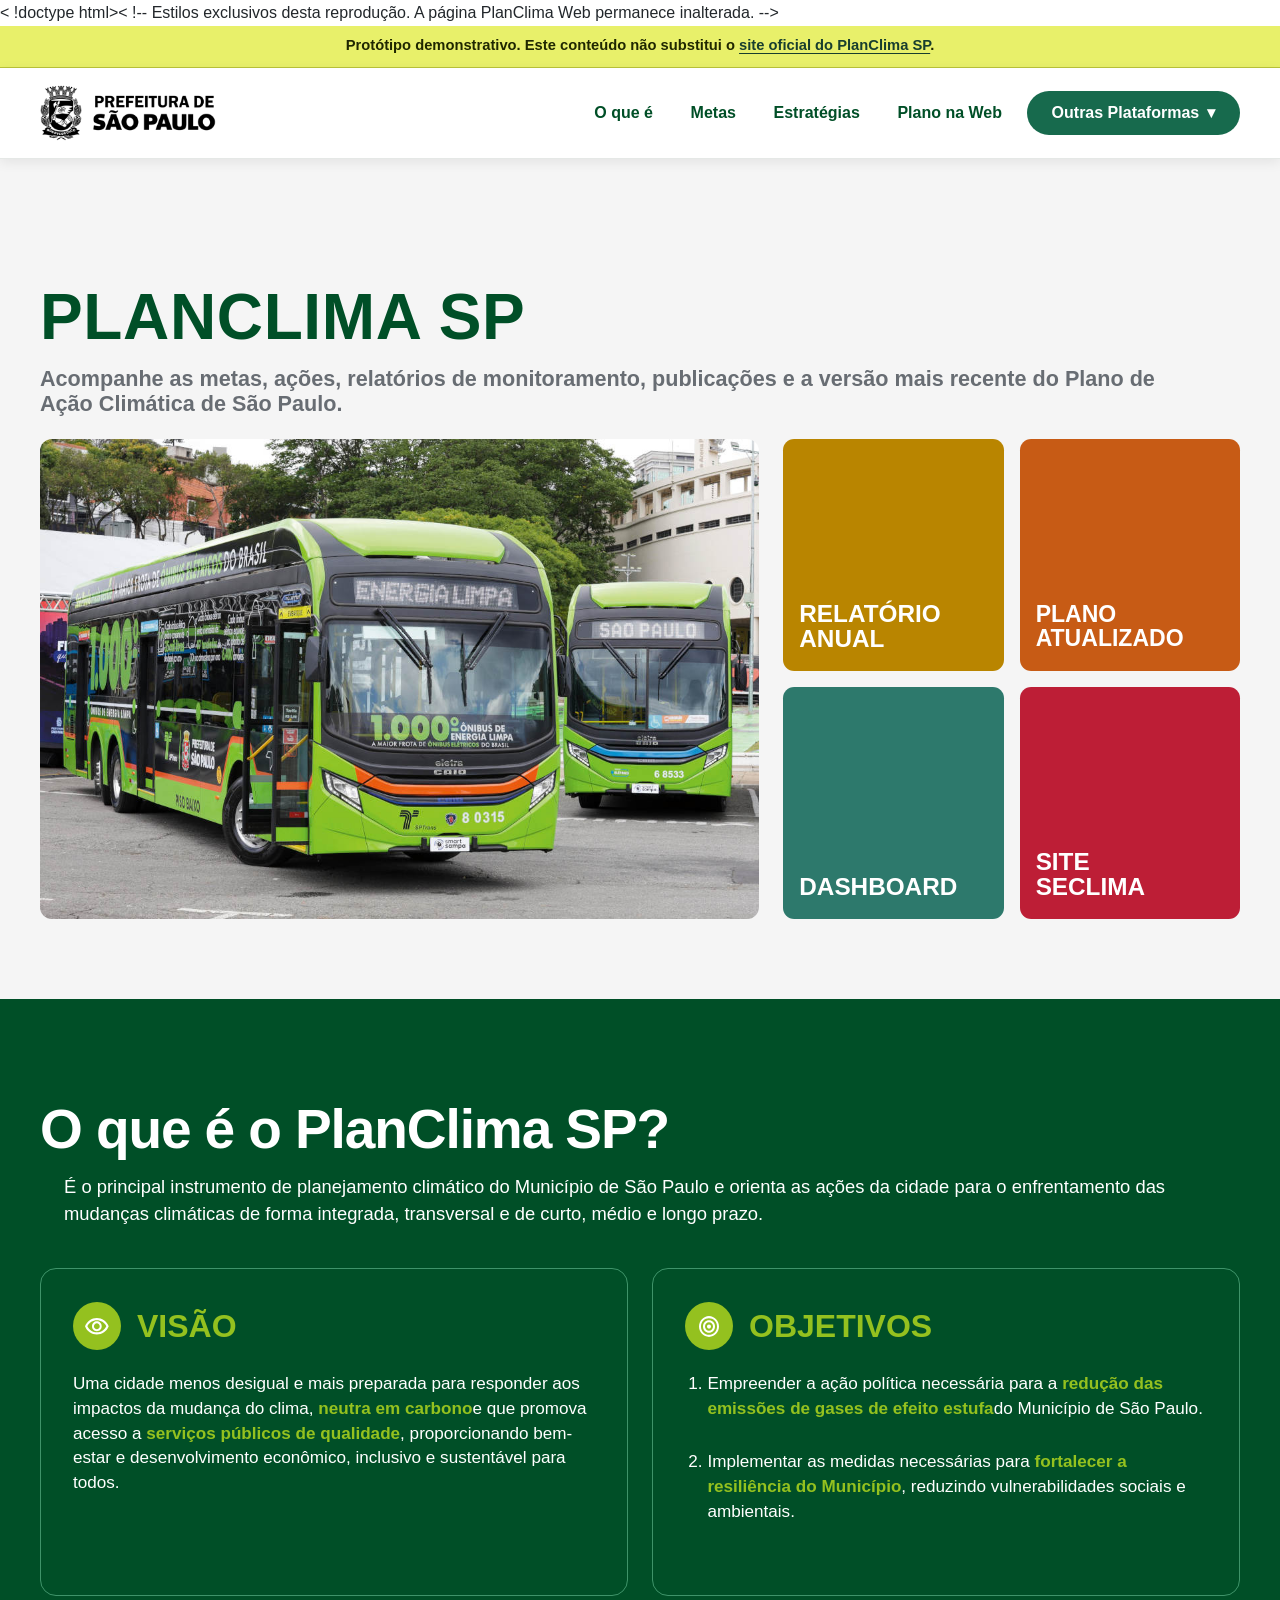
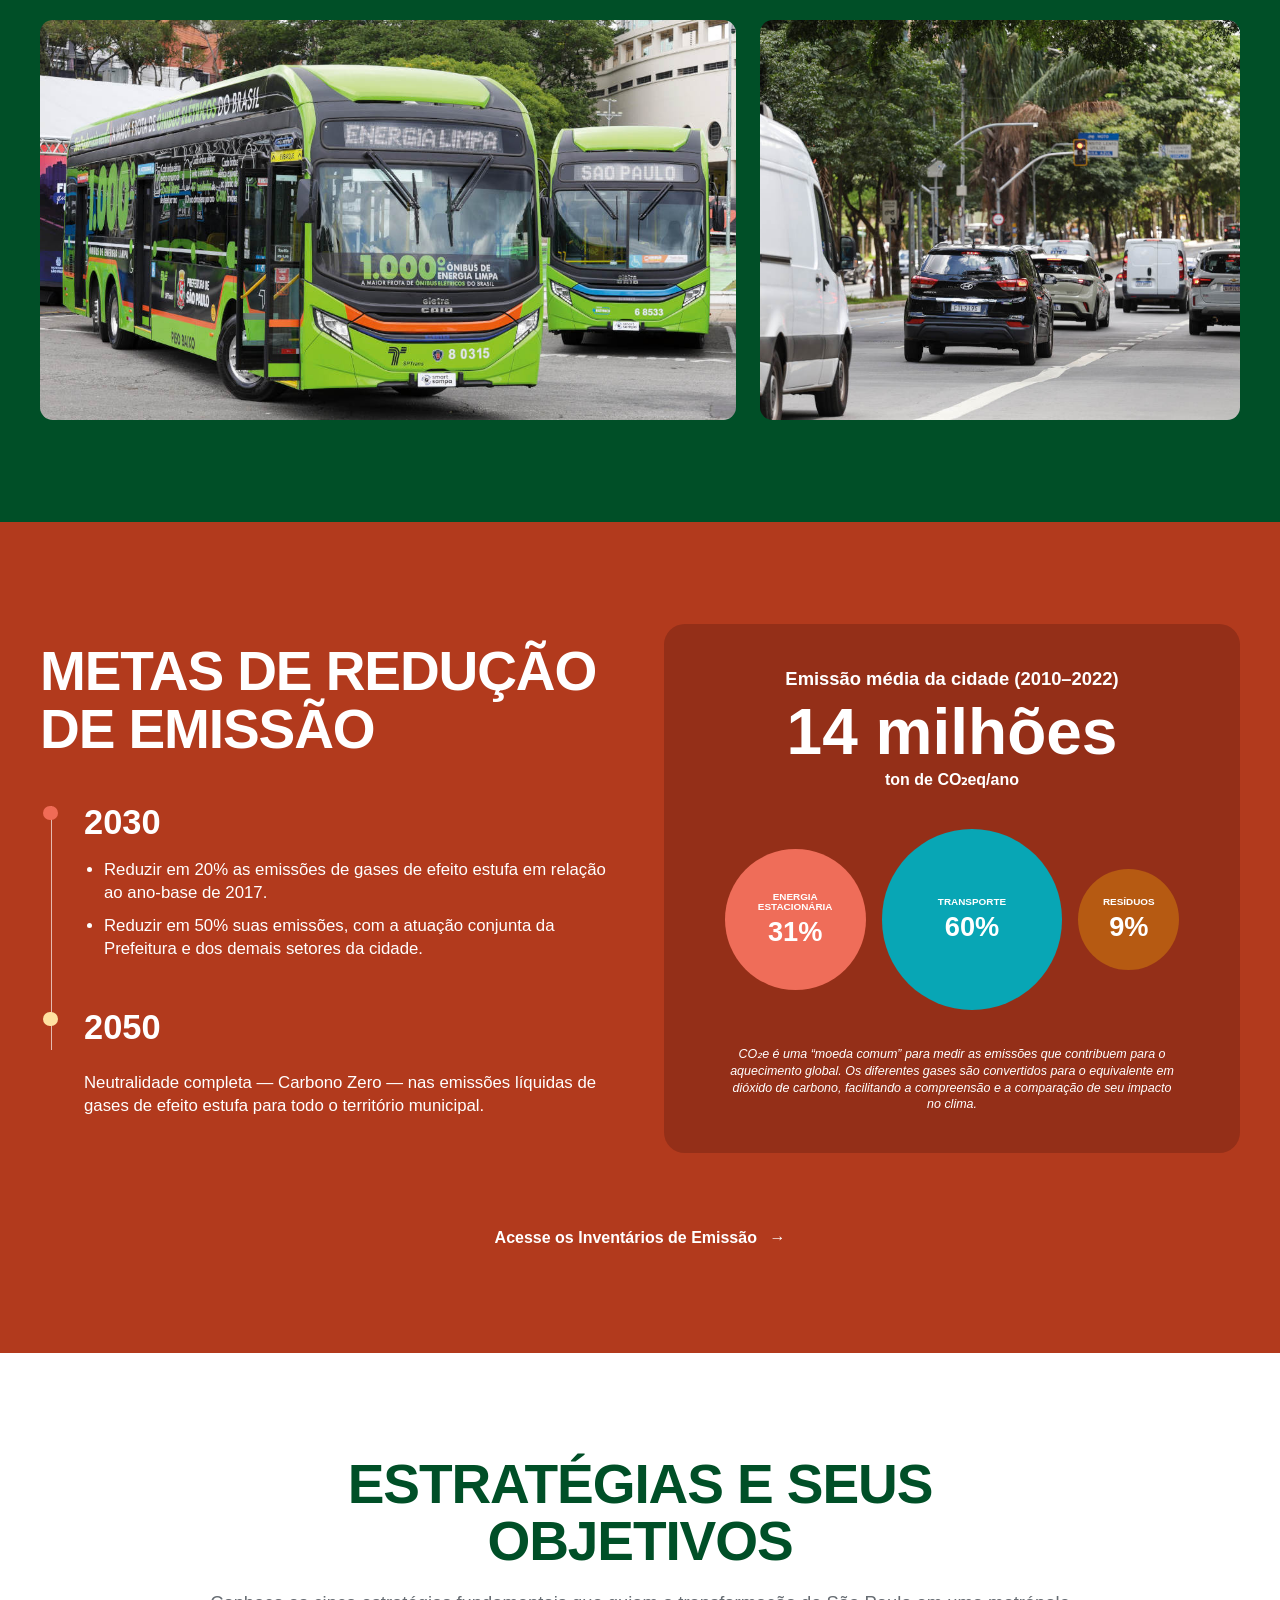
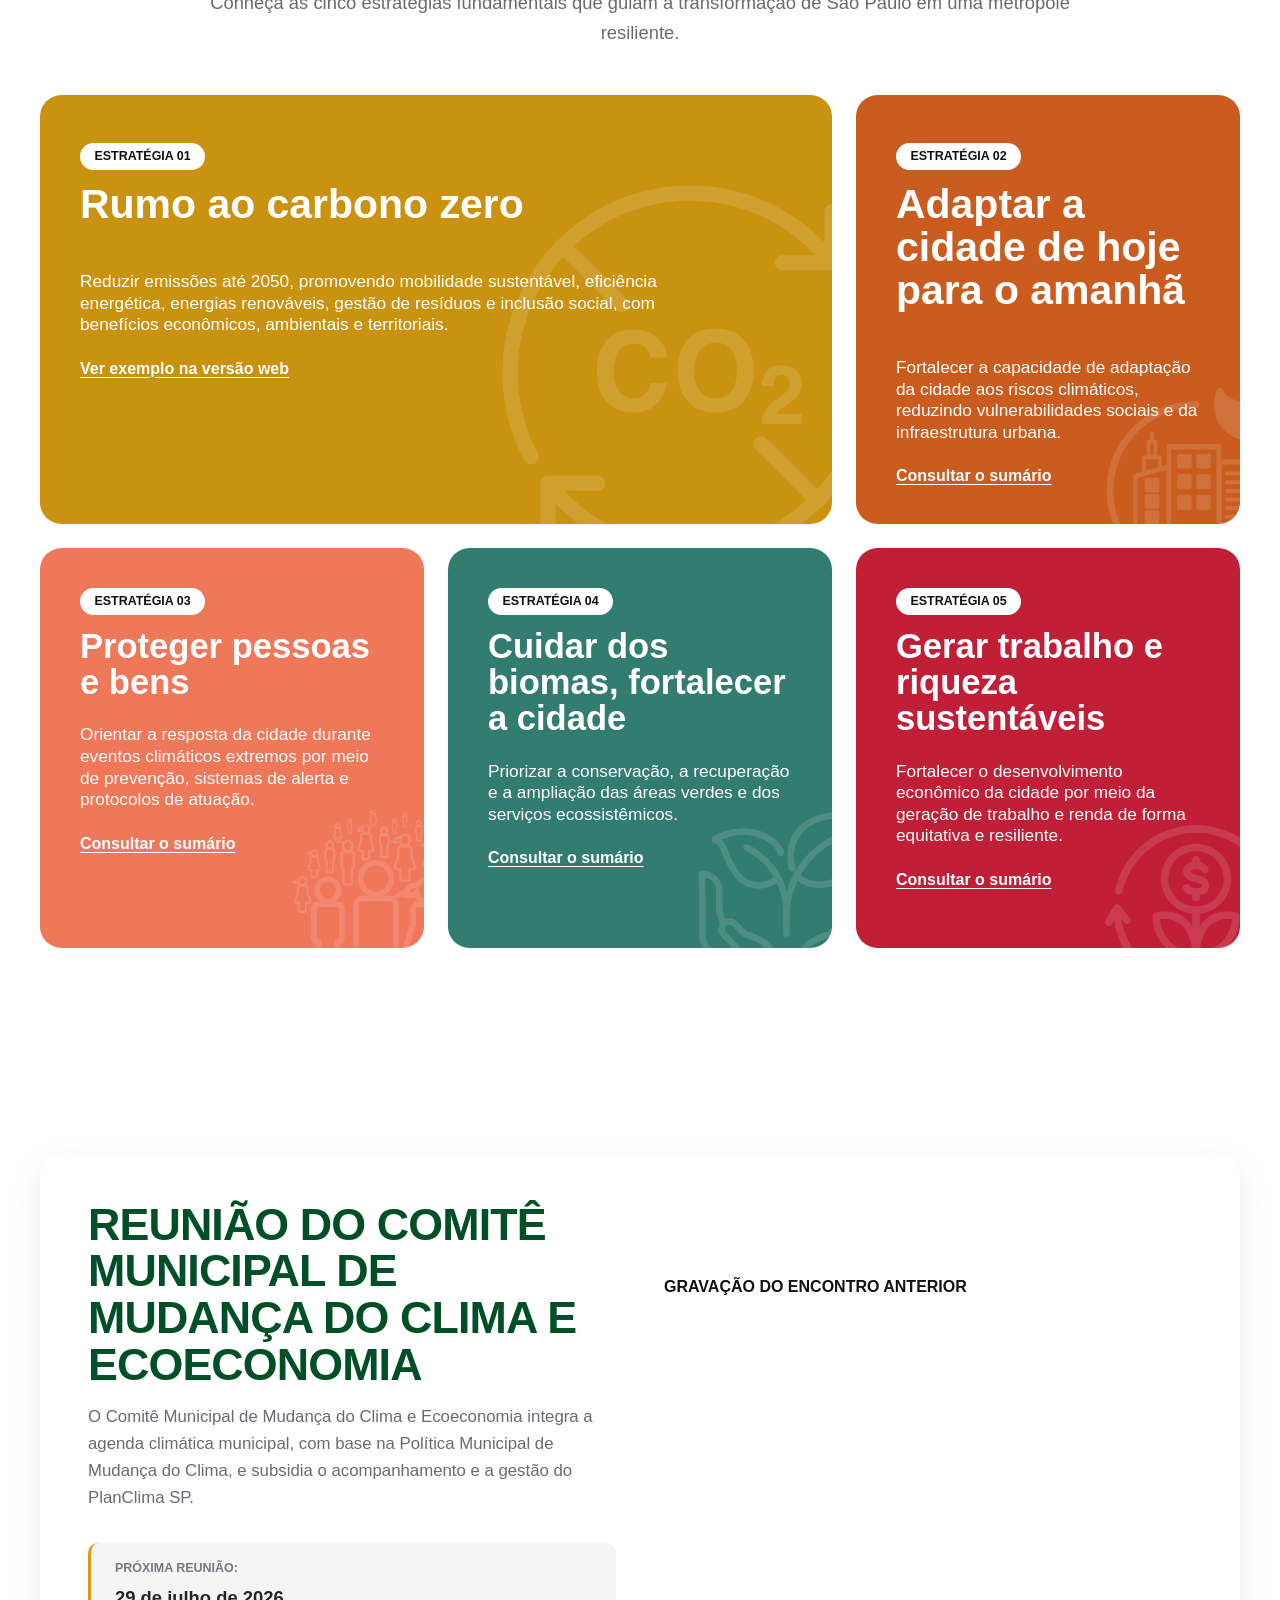
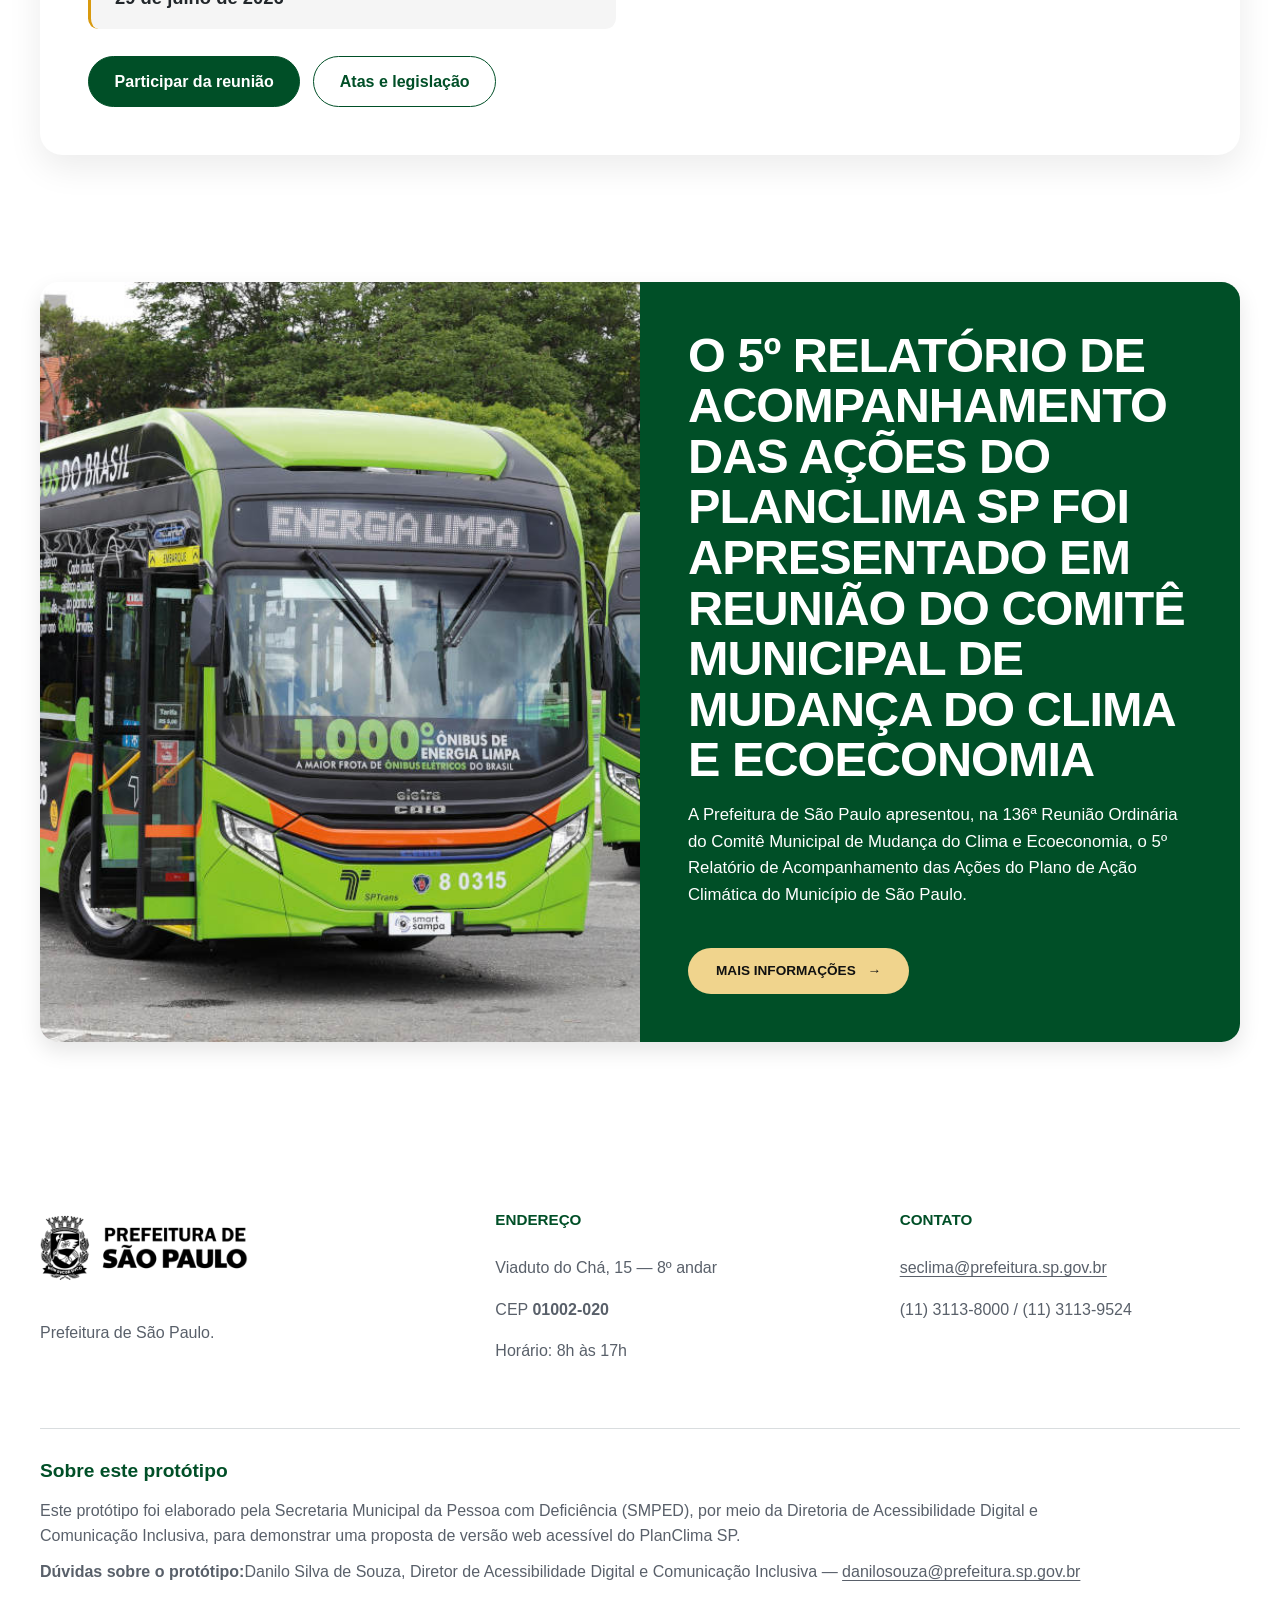
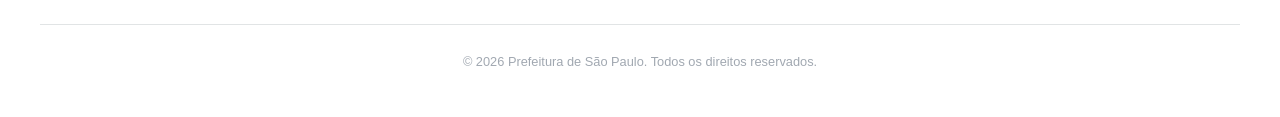
==== commit e552f11d: "Update print statement from 'Hello' to 'Goodbye'" ====
--- a/index.html
+++ b/index.html
@@ -1,444 +1,1063 @@
-<!doctype html>
-<html lang="pt-BR">
-<head>
-  <meta charset="utf-8">
-  <meta name="viewport" content="width=device-width, initial-scale=1">
-  <meta name="description" content="Protótipo demonstrativo da página do PlanClima SP com acesso à versão web do Plano de Ação Climática.">
-  <title>PlanClima SP — protótipo</title>
-  <link rel="stylesheet" href="assets/css/styles.css">
-  <!-- Estilos exclusivos desta reprodução. A página PlanClima Web permanece inalterada. -->
-  <style>
-    .official-home {
-      --home-green:#004f27; --home-light-green:#176a4d; --home-lime:#94c11f;
-      --home-yellow:#b98500; --home-orange:#c75b15; --home-teal:#2d796c;
-      --home-red:#bd1e36; --home-rust:#b23a1d; --home-rust-dark:#942f18;
-      color:#111713; background:#fff;
-    }
-    .official-home .container { width:min(calc(100% - 2rem),75rem); }
-    .portal-context { min-height:3.5rem; display:flex; align-items:center; color:#fff; background:#30313f; }
-    .portal-context a { display:inline-flex; align-items:center; gap:.75rem; color:#fff!important; font-weight:700; text-decoration:none; }
-    .portal-context a::before { content:""; width:.75rem; height:.9rem; border:.1rem solid currentColor; box-shadow:-.22rem -.18rem 0 -.08rem #30313f,-.22rem -.18rem 0 0 currentColor; }
-    .clone-header { box-shadow:0 .2rem .75rem rgba(0,0,0,.08); }
-    .clone-header .site-header__inner { min-height:5.65rem; }
-    .clone-header .brand-link img { width:11rem; }
-    .clone-header .desktop-nav { gap:.75rem; }
-    .clone-header .desktop-nav>a,.clone-header .platforms-menu>summary { color:var(--home-green); font-size:1rem; }
-    .clone-header .desktop-nav>a.nav-plan { padding-inline:1.35rem; color:#fff; background:var(--home-light-green); }
-    .clone-header .platforms-menu>summary { padding-inline:1.55rem; color:#fff; background:var(--home-light-green); border:0; }
-
-    .clone-hero { padding:clamp(5.5rem,10vw,10rem) 0 5rem; background:#f5f5f5; }
-    .clone-hero h1 { margin:0; color:var(--home-green); font-size:clamp(3rem,5vw,4.4rem); line-height:.95; letter-spacing:.01em; }
-    .clone-hero__lead { max-width:73rem; margin:1.2rem 0 1.4rem; color:#686d73; font-size:clamp(1.05rem,1.7vw,1.35rem); font-weight:700; line-height:1.15; }
-    .clone-hero__grid { display:grid; grid-template-columns:minmax(0,2fr) minmax(21rem,1.27fr); gap:1.5rem; align-items:stretch; }
-    .clone-hero__photo { min-height:22.5rem; margin:0; overflow:hidden; border-radius:.75rem; }
-    .clone-hero__photo img { width:100%; height:100%!important; display:block; object-fit:cover; }
-    .clone-hero__actions { display:grid; grid-template-columns:repeat(2,minmax(0,1fr)); gap:1rem; }
-    .clone-hero__action { min-height:10.7rem; display:flex; align-items:flex-end; padding:1.25rem; color:#fff!important; border-radius:.7rem; font-size:clamp(1.35rem,2.2vw,1.75rem); font-weight:800; line-height:1.03; text-decoration:none; text-transform:uppercase; }
-    .clone-hero__action--report { background:var(--home-yellow); }
-    .clone-hero__action--plan { background:var(--home-orange); }
-    .clone-hero__action--dashboard { background:var(--home-teal); }
-    .clone-hero__action--seclima { background:var(--home-red); }
-    .clone-hero__action:hover,.clone-hero__action:focus-visible { filter:brightness(.92); text-decoration:underline; }
-
-    .clone-section { padding:clamp(4.5rem,8vw,7rem) 0; }
-    .clone-section h2 { margin:0; color:var(--home-green); font-size:clamp(2.35rem,4.3vw,3.7rem); line-height:1.04; letter-spacing:-.02em; }
-    .clone-section__intro { max-width:72rem; margin:1rem auto 2.5rem; font-size:1.15rem; line-height:1.45; }
-    .clone-about { color:#fff; background:var(--home-green); }
-    .clone-about h2,.clone-about h3 { color:#fff; }
-    .clone-about__cards { display:grid; grid-template-columns:1fr 1fr; gap:1.5rem; margin-top:1.5rem; }
-    .clone-about__card { min-height:20.5rem; padding:2rem; border:.0625rem solid rgba(116,204,160,.55); border-radius:1rem; }
-    .clone-about__title { display:flex; align-items:center; gap:1rem; margin-bottom:1.25rem; }
-    .clone-about__icon { width:3rem; height:3rem; display:grid; place-items:center; flex:0 0 auto; background:var(--home-lime); border-radius:50%; }
-    .clone-about__icon img { width:1.55rem; max-height:1.55rem; filter:brightness(0) invert(1); }
-    .clone-about__card h3 { margin:0; color:var(--home-lime); font-size:2rem; text-transform:uppercase; }
-    .clone-about__card p,.clone-about__card li { font-size:1.07rem; line-height:1.45; }
-    .clone-about__card strong { color:var(--home-lime); }
-    .clone-about__card ol { margin:0; padding-left:1.4rem; }
-    .clone-about__card li+li { margin-top:1.8rem; }
-    .clone-about__photos { display:grid; grid-template-columns:1.45fr 1fr; gap:1.5rem; margin-top:1.5rem; }
-    .clone-about__photos img { width:100%; height:25rem!important; display:block; object-fit:cover; border-radius:.8rem; }
-
-    .clone-emissions { color:#fff; background:var(--home-rust); }
-    .clone-emissions h2,.clone-emissions h3 { color:#fff; }
-    .clone-emissions__grid { display:grid; grid-template-columns:1fr 1fr; gap:3rem; align-items:center; }
-    .clone-emissions__title { font-size:clamp(2.6rem,4.3vw,3.6rem)!important; font-weight:900; text-transform:uppercase; }
-    .clone-years { position:relative; margin-top:2.3rem; padding-left:2.75rem; }
-    .clone-years::before { content:""; position:absolute; top:.7rem; bottom:4.2rem; left:.7rem; width:.0625rem; background:rgba(255,255,255,.65); }
-    .clone-year { position:relative; }
-    .clone-year+.clone-year { margin-top:2.5rem; }
-    .clone-year::before { content:""; position:absolute; top:.7rem; left:-2.55rem; width:.9rem; height:.9rem; background:#f06b56; border-radius:50%; }
-    .clone-year:last-child::before { background:#ffe1a1; }
-    .clone-year h3 { margin:0 0 .6rem; font-size:2.15rem; }
-    .clone-year ul { margin:0; padding-left:1.25rem; }
-    .clone-year p,.clone-year li { font-size:1.05rem; line-height:1.35; }
-    .clone-year li+li { margin-top:.65rem; }
-    .clone-emissions__panel { padding:2.5rem 2rem; text-align:center; background:var(--home-rust-dark); border-radius:1.3rem; }
-    .clone-emissions__panel h3 { margin:0; font-size:1.15rem; }
-    .clone-emissions__total { margin:.2rem 0 0; font-size:clamp(3rem,5vw,4rem); font-weight:800; line-height:1.1; }
-    .clone-emissions__unit { margin:0; font-weight:700; }
-    .clone-bubbles { min-height:13rem; display:flex; align-items:center; justify-content:center; gap:1rem; margin:1.4rem 0; }
-    .clone-bubble { display:grid; place-content:center; color:#fff; border-radius:50%; font-weight:800; line-height:1.1; text-transform:uppercase; }
-    .clone-bubble small { display:block; font-size:.62rem; }
-    .clone-bubble strong { display:block; margin-top:.25rem; font-size:1.7rem; }
-    .clone-bubble--energy { width:8.8rem; height:8.8rem; background:#ef6d59; }
-    .clone-bubble--transport { width:11.3rem; height:11.3rem; background:#08a6b5; }
-    .clone-bubble--waste { width:6.3rem; height:6.3rem; background:#b65a12; }
-    .clone-emissions__note { max-width:28rem; margin:0 auto; font-size:.78rem; font-style:italic; line-height:1.35; }
-    .clone-emissions__link { display:table; margin:4.5rem auto 0; color:#fff!important; font-weight:800; text-decoration:none; }
-    .clone-emissions__link::after,.clone-news__link::after { content:" →"; margin-left:.5rem; }
-
-    .clone-strategies { background:#fff; }
-    .clone-strategies__heading { max-width:55rem; margin:0 auto 3rem; text-align:center; }
-    .clone-strategies__heading h2 { text-transform:uppercase; }
-    .clone-strategies__heading p { color:#666c72; font-size:1.15rem; }
-    .clone-strategy-grid { display:grid; grid-template-columns:repeat(3,minmax(0,1fr)); gap:1.5rem; }
-    .clone-strategy { position:relative; min-height:24rem; overflow:hidden; padding:3rem 2.5rem 2.2rem; color:#fff; background:var(--strategy-color); border-radius:1.35rem; }
-    .clone-strategy:first-child { grid-column:span 2; }
-    .clone-strategy__art { position:absolute; right:-3rem; bottom:-4rem; width:48%; opacity:.13; pointer-events:none; }
-    .clone-strategy__label { position:relative; z-index:1; display:table; margin:0 0 .8rem; padding:.22rem .9rem; color:#111; background:#fff; border-radius:2rem; font-size:.78rem; font-weight:800; text-transform:uppercase; }
-    .clone-strategy h3 { position:relative; z-index:1; max-width:34rem; margin:0; color:#fff; font-size:clamp(2rem,3.2vw,2.75rem); line-height:1.05; }
-    .clone-strategy p:not(.clone-strategy__label) { position:relative; z-index:1; max-width:37rem; margin:2.8rem 0 0; font-size:1.08rem; line-height:1.25; }
-    .clone-strategy a { position:relative; z-index:1; display:inline-block; margin-top:1.25rem; color:#fff!important; font-weight:800; }
-    .clone-strategy--small { min-height:25rem; padding:2.5rem; }
-    .clone-strategy--small h3 { font-size:clamp(1.85rem,2.7vw,2.5rem); }
-    .clone-strategy--small p:not(.clone-strategy__label) { margin-top:1.5rem; }
-
-    .clone-committee { background:#fff; }
-    .clone-committee__panel { display:grid; grid-template-columns:1fr 1fr; gap:3rem; padding:clamp(2rem,4vw,3rem); background:#fff; border-radius:1.4rem; box-shadow:0 .8rem 2.1rem rgba(0,0,0,.08); }
-    .clone-committee h2 { font-size:clamp(2.15rem,3.5vw,3.1rem); font-weight:900; text-transform:uppercase; }
-    .clone-committee__text { color:#666c72; font-size:1.05rem; }
-    .clone-committee__date { margin:2rem 0 1.7rem; padding:1rem 1.5rem; background:#f5f5f5; border-left:.22rem solid #d99a0e; border-radius:.65rem; }
-    .clone-committee__date span { display:block; color:#747980; font-size:.78rem; font-weight:800; text-transform:uppercase; }
-    .clone-committee__date strong { display:block; margin-top:.25rem; font-size:1.15rem; }
-    .clone-buttons { display:flex; flex-wrap:wrap; gap:.8rem; }
-    .clone-button { display:inline-flex; min-height:3.2rem; align-items:center; justify-content:center; padding:.65rem 1.6rem; color:#fff!important; background:var(--home-green); border:.12rem solid var(--home-green); border-radius:2rem; font-weight:800; text-decoration:none; }
-    .clone-button--outline { color:var(--home-green)!important; background:#fff; }
-    .clone-committee__video h3 { margin:4.6rem 0 1rem; color:#111; font-size:1rem; text-transform:uppercase; }
-    .clone-video { width:100%; aspect-ratio:16/9; display:block; border:0; border-radius:1rem; }
-
-    .clone-news { padding-top:1.5rem; background:#fff; }
-    .clone-news__card { display:grid; grid-template-columns:1fr 1fr; overflow:hidden; border-radius:1.15rem; box-shadow:0 .55rem 1.35rem rgba(0,0,0,.1); }
-    .clone-news__image { min-height:42rem; }
-    .clone-news__image img { width:100%; height:100%!important; display:block; object-fit:cover; }
-    .clone-news__content { display:flex; flex-direction:column; justify-content:center; padding:clamp(2rem,4vw,3rem); color:#fff; background:var(--home-green); }
-    .clone-news__content h2 { color:#fff; font-size:clamp(2.25rem,3.8vw,3.35rem); font-weight:900; text-transform:uppercase; }
-    .clone-news__content p { font-size:1.05rem; }
-    .clone-news__link { align-self:flex-start; margin-top:1.4rem; padding:.75rem 1.75rem; color:#111!important; background:#f0d48d; border-radius:2rem; font-size:.85rem; font-weight:800; text-decoration:none; text-transform:uppercase; }
-    .clone-dots { display:flex; justify-content:center; gap:.5rem; margin-top:2.8rem; }
-    .clone-dots span { width:.8rem; height:.8rem; background:#c8c9ca; border-radius:50%; }
-    .clone-dots span:first-child { background:#e4c577; }
-
-    .clone-footer { padding:4rem 0 2rem; color:#59606a; background:#fff; }
-    .clone-footer__grid { display:grid; grid-template-columns:1.15fr 1fr 1fr; gap:4rem; }
-    .clone-footer h2,.clone-footer h3 { color:var(--home-green); }
-    .clone-footer h3 { margin:0 0 1.4rem; font-size:.95rem; text-transform:uppercase; }
-    .clone-footer__brand img { width:13rem; margin-bottom:1rem; }
-    .clone-footer a { color:#59606a!important; }
-    .clone-footer__prototype { margin-top:3rem; padding-top:1.7rem; border-top:.0625rem solid #d9dddf; }
-    .clone-footer__prototype h2 { margin:0 0 .75rem; font-size:1.2rem; }
-    .clone-footer__prototype p,.clone-footer__prototype address { max-width:67rem; margin:0 0 .75rem; font-style:normal; line-height:1.55; }
-    .clone-footer__copyright { margin-top:2.4rem; padding-top:1.7rem; border-top:.0625rem solid #e1e4e5; color:#a1a8b1; text-align:center; font-size:.8rem; }
-
-    @media (max-width:68rem) {
-      .clone-header .mobile-nav>summary { border-radius:2rem; }
-      .clone-strategy-grid { grid-template-columns:repeat(2,minmax(0,1fr)); }
-      .clone-strategy:first-child { grid-column:span 2; }
-    }
-    @media (max-width:56rem) {
-      .clone-hero__grid,.clone-about__cards,.clone-emissions__grid,.clone-committee__panel,.clone-news__card { grid-template-columns:1fr; }
-      .clone-about__photos { grid-template-columns:1fr; }
-      .clone-about__photos img { height:20rem!important; }
-      .clone-committee__video h3 { margin-top:0; }
-      .clone-news__image { min-height:25rem; }
-      .clone-footer__grid { grid-template-columns:1fr 1fr; gap:2rem; }
-    }
-    @media (max-width:44rem) {
-        .portal-context {
-            min-height: 3rem;
-        }
-
-        .clone-hero {
-            padding-top: 4.5rem;
-        }
-
-        .clone-hero__actions,
-        .clone-strategy-grid,
-        .clone-footer__grid {
-            grid-template-columns: 1fr;
-        }
-
-        .clone-hero__photo {
-            min-height: 18rem;
-        }
-
-        .clone-hero__action {
-            min-height: 7.5rem;
-        }
-
-        .clone-about__card {
-            min-height: auto;
-            padding: 1.5rem;
-        }
-
-        .clone-bubbles {
-            gap: .35rem;
-            margin-inline: -2rem;
-            transform: scale(.86);
-        }
-
-        .clone-strategy:first-child {
-            grid-column: auto;
-        }
-
-        .clone-strategy,
-        .clone-strategy--small {
-            min-height: auto;
-            padding: 2rem 1.5rem;
-        }
-
-        .clone-strategy p:not(.clone-strategy__label) {
-            margin-top: 1.3rem;
-        }
-
-        .clone-news__image {
-            min-height: 18rem;
-        }
-    }
-
-    body.official-home .clone-hero__grid>*,
-    body.official-home .clone-emissions__grid>*,
-    body.official-home .clone-news__card>*,
-    body.official-home .clone-committee__panel>* {
+< !doctype html><html lang="pt-BR"><head><meta charset="utf-8"><meta name="viewport" content="width=device-width, initial-scale=1"><meta name="description" content="Protótipo demonstrativo da página do PlanClima SP com acesso à versão web do Plano de Ação Climática."><title>PlanClima SP — protótipo</title><link rel="stylesheet" href="assets/css/styles.css">< !-- Estilos exclusivos desta reprodução. A página PlanClima Web permanece inalterada. --><style>.official-home {
+    --home-green: #004f27;
+    --home-light-green: #176a4d;
+    --home-lime: #94c11f;
+    --home-yellow: #b98500;
+    --home-orange: #c75b15;
+    --home-teal: #2d796c;
+    --home-red: #bd1e36;
+    --home-rust: #b23a1d;
+    --home-rust-dark: #942f18;
+    color: #111713;
+    background: #fff;
+}
+
+.official-home .container {
+    width: min(calc(100% - 2rem), 75rem);
+}
+
+.portal-context {
+    min-height: 3.5rem;
+    display: flex;
+    align-items: center;
+    color: #fff;
+    background: #30313f;
+}
+
+.portal-context a {
+    display: inline-flex;
+    align-items: center;
+    gap: .75rem;
+    color: #fff !important;
+    font-weight: 700;
+    text-decoration: none;
+}
+
+.portal-context a::before {
+    content: "";
+    width: .75rem;
+    height: .9rem;
+    border: .1rem solid currentColor;
+    box-shadow: -.22rem -.18rem 0 -.08rem #30313f, -.22rem -.18rem 0 0 currentColor;
+}
+
+.clone-header {
+    box-shadow: 0 .2rem .75rem rgba(0, 0, 0, .08);
+}
+
+.clone-header .site-header__inner {
+    min-height: 5.65rem;
+}
+
+.clone-header .brand-link img {
+    width: 11rem;
+}
+
+.clone-header .desktop-nav {
+    gap: .75rem;
+}
+
+.clone-header .desktop-nav>a,
+.clone-header .platforms-menu>summary {
+    color: var(--home-green);
+    font-size: 1rem;
+}
+
+.clone-header .desktop-nav>a.nav-plan {
+    padding-inline: 1.35rem;
+    color: #fff;
+    background: var(--home-light-green);
+}
+
+.clone-header .platforms-menu>summary {
+    padding-inline: 1.55rem;
+    color: #fff;
+    background: var(--home-light-green);
+    border: 0;
+}
+
+.clone-hero {
+    padding: clamp(5.5rem, 10vw, 10rem) 0 5rem;
+    background: #f5f5f5;
+}
+
+.clone-hero h1 {
+    margin: 0;
+    color: var(--home-green);
+    font-size: clamp(3rem, 5vw, 4.4rem);
+    line-height: .95;
+    letter-spacing: .01em;
+}
+
+.clone-hero__lead {
+    max-width: 73rem;
+    margin: 1.2rem 0 1.4rem;
+    color: #686d73;
+    font-size: clamp(1.05rem, 1.7vw, 1.35rem);
+    font-weight: 700;
+    line-height: 1.15;
+}
+
+.clone-hero__grid {
+    display: grid;
+    grid-template-columns: minmax(0, 2fr) minmax(21rem, 1.27fr);
+    gap: 1.5rem;
+    align-items: stretch;
+}
+
+.clone-hero__photo {
+    min-height: 22.5rem;
+    margin: 0;
+    overflow: hidden;
+    border-radius: .75rem;
+}
+
+.clone-hero__photo img {
+    width: 100%;
+    height: 100% !important;
+    display: block;
+    object-fit: cover;
+}
+
+.clone-hero__actions {
+    display: grid;
+    grid-template-columns: repeat(2, minmax(0, 1fr));
+    gap: 1rem;
+}
+
+.clone-hero__action {
+    min-height: 10.7rem;
+    display: flex;
+    align-items: flex-end;
+    padding: 1.25rem;
+    color: #fff !important;
+    border-radius: .7rem;
+    font-size: clamp(1.35rem, 2.2vw, 1.75rem);
+    font-weight: 800;
+    line-height: 1.03;
+    text-decoration: none;
+    text-transform: uppercase;
+}
+
+.clone-hero__action--report {
+    background: var(--home-yellow);
+}
+
+.clone-hero__action--plan {
+    background: var(--home-orange);
+}
+
+.clone-hero__action--dashboard {
+    background: var(--home-teal);
+}
+
+.clone-hero__action--seclima {
+    background: var(--home-red);
+}
+
+.clone-hero__action:hover,
+.clone-hero__action:focus-visible {
+    filter: brightness(.92);
+    text-decoration: underline;
+}
+
+.clone-section {
+    padding: clamp(4.5rem, 8vw, 7rem) 0;
+}
+
+.clone-section h2 {
+    margin: 0;
+    color: var(--home-green);
+    font-size: clamp(2.35rem, 4.3vw, 3.7rem);
+    line-height: 1.04;
+    letter-spacing: -.02em;
+}
+
+.clone-section__intro {
+    max-width: 72rem;
+    margin: 1rem auto 2.5rem;
+    font-size: 1.15rem;
+    line-height: 1.45;
+}
+
+.clone-about {
+    color: #fff;
+    background: var(--home-green);
+}
+
+.clone-about h2,
+.clone-about h3 {
+    color: #fff;
+}
+
+.clone-about__cards {
+    display: grid;
+    grid-template-columns: 1fr 1fr;
+    gap: 1.5rem;
+    margin-top: 1.5rem;
+}
+
+.clone-about__card {
+    min-height: 20.5rem;
+    padding: 2rem;
+    border: .0625rem solid rgba(116, 204, 160, .55);
+    border-radius: 1rem;
+}
+
+.clone-about__title {
+    display: flex;
+    align-items: center;
+    gap: 1rem;
+    margin-bottom: 1.25rem;
+}
+
+.clone-about__icon {
+    width: 3rem;
+    height: 3rem;
+    display: grid;
+    place-items: center;
+    flex: 0 0 auto;
+    background: var(--home-lime);
+    border-radius: 50%;
+}
+
+.clone-about__icon img {
+    width: 1.55rem;
+    max-height: 1.55rem;
+    filter: brightness(0) invert(1);
+}
+
+.clone-about__card h3 {
+    margin: 0;
+    color: var(--home-lime);
+    font-size: 2rem;
+    text-transform: uppercase;
+}
+
+.clone-about__card p,
+.clone-about__card li {
+    font-size: 1.07rem;
+    line-height: 1.45;
+}
+
+.clone-about__card strong {
+    color: var(--home-lime);
+}
+
+.clone-about__card ol {
+    margin: 0;
+    padding-left: 1.4rem;
+}
+
+.clone-about__card li+li {
+    margin-top: 1.8rem;
+}
+
+.clone-about__photos {
+    display: grid;
+    grid-template-columns: 1.45fr 1fr;
+    gap: 1.5rem;
+    margin-top: 1.5rem;
+}
+
+.clone-about__photos img {
+    width: 100%;
+    height: 25rem !important;
+    display: block;
+    object-fit: cover;
+    border-radius: .8rem;
+}
+
+.clone-emissions {
+    color: #fff;
+    background: var(--home-rust);
+}
+
+.clone-emissions h2,
+.clone-emissions h3 {
+    color: #fff;
+}
+
+.clone-emissions__grid {
+    display: grid;
+    grid-template-columns: 1fr 1fr;
+    gap: 3rem;
+    align-items: center;
+}
+
+.clone-emissions__title {
+    font-size: clamp(2.6rem, 4.3vw, 3.6rem) !important;
+    font-weight: 900;
+    text-transform: uppercase;
+}
+
+.clone-years {
+    position: relative;
+    margin-top: 2.3rem;
+    padding-left: 2.75rem;
+}
+
+.clone-years::before {
+    content: "";
+    position: absolute;
+    top: .7rem;
+    bottom: 4.2rem;
+    left: .7rem;
+    width: .0625rem;
+    background: rgba(255, 255, 255, .65);
+}
+
+.clone-year {
+    position: relative;
+}
+
+.clone-year+.clone-year {
+    margin-top: 2.5rem;
+}
+
+.clone-year::before {
+    content: "";
+    position: absolute;
+    top: .7rem;
+    left: -2.55rem;
+    width: .9rem;
+    height: .9rem;
+    background: #f06b56;
+    border-radius: 50%;
+}
+
+.clone-year:last-child::before {
+    background: #ffe1a1;
+}
+
+.clone-year h3 {
+    margin: 0 0 .6rem;
+    font-size: 2.15rem;
+}
+
+.clone-year ul {
+    margin: 0;
+    padding-left: 1.25rem;
+}
+
+.clone-year p,
+.clone-year li {
+    font-size: 1.05rem;
+    line-height: 1.35;
+}
+
+.clone-year li+li {
+    margin-top: .65rem;
+}
+
+.clone-emissions__panel {
+    padding: 2.5rem 2rem;
+    text-align: center;
+    background: var(--home-rust-dark);
+    border-radius: 1.3rem;
+}
+
+.clone-emissions__panel h3 {
+    margin: 0;
+    font-size: 1.15rem;
+}
+
+.clone-emissions__total {
+    margin: .2rem 0 0;
+    font-size: clamp(3rem, 5vw, 4rem);
+    font-weight: 800;
+    line-height: 1.1;
+}
+
+.clone-emissions__unit {
+    margin: 0;
+    font-weight: 700;
+}
+
+.clone-bubbles {
+    min-height: 13rem;
+    display: flex;
+    align-items: center;
+    justify-content: center;
+    gap: 1rem;
+    margin: 1.4rem 0;
+}
+
+.clone-bubble {
+    display: grid;
+    place-content: center;
+    color: #fff;
+    border-radius: 50%;
+    font-weight: 800;
+    line-height: 1.1;
+    text-transform: uppercase;
+}
+
+.clone-bubble small {
+    display: block;
+    font-size: .62rem;
+}
+
+.clone-bubble strong {
+    display: block;
+    margin-top: .25rem;
+    font-size: 1.7rem;
+}
+
+.clone-bubble--energy {
+    width: 8.8rem;
+    height: 8.8rem;
+    background: #ef6d59;
+}
+
+.clone-bubble--transport {
+    width: 11.3rem;
+    height: 11.3rem;
+    background: #08a6b5;
+}
+
+.clone-bubble--waste {
+    width: 6.3rem;
+    height: 6.3rem;
+    background: #b65a12;
+}
+
+.clone-emissions__note {
+    max-width: 28rem;
+    margin: 0 auto;
+    font-size: .78rem;
+    font-style: italic;
+    line-height: 1.35;
+}
+
+.clone-emissions__link {
+    display: table;
+    margin: 4.5rem auto 0;
+    color: #fff !important;
+    font-weight: 800;
+    text-decoration: none;
+}
+
+.clone-emissions__link::after,
+.clone-news__link::after {
+    content: " →";
+    margin-left: .5rem;
+}
+
+.clone-strategies {
+    background: #fff;
+}
+
+.clone-strategies__heading {
+    max-width: 55rem;
+    margin: 0 auto 3rem;
+    text-align: center;
+}
+
+.clone-strategies__heading h2 {
+    text-transform: uppercase;
+}
+
+.clone-strategies__heading p {
+    color: #666c72;
+    font-size: 1.15rem;
+}
+
+.clone-strategy-grid {
+    display: grid;
+    grid-template-columns: repeat(3, minmax(0, 1fr));
+    gap: 1.5rem;
+}
+
+.clone-strategy {
+    position: relative;
+    min-height: 24rem;
+    overflow: hidden;
+    padding: 3rem 2.5rem 2.2rem;
+    color: #fff;
+    background: var(--strategy-color);
+    border-radius: 1.35rem;
+}
+
+.clone-strategy:first-child {
+    grid-column: span 2;
+}
+
+.clone-strategy__art {
+    position: absolute;
+    right: -3rem;
+    bottom: -4rem;
+    width: 48%;
+    opacity: .13;
+    pointer-events: none;
+}
+
+.clone-strategy__label {
+    position: relative;
+    z-index: 1;
+    display: table;
+    margin: 0 0 .8rem;
+    padding: .22rem .9rem;
+    color: #111;
+    background: #fff;
+    border-radius: 2rem;
+    font-size: .78rem;
+    font-weight: 800;
+    text-transform: uppercase;
+}
+
+.clone-strategy h3 {
+    position: relative;
+    z-index: 1;
+    max-width: 34rem;
+    margin: 0;
+    color: #fff;
+    font-size: clamp(2rem, 3.2vw, 2.75rem);
+    line-height: 1.05;
+}
+
+.clone-strategy p:not(.clone-strategy__label) {
+    position: relative;
+    z-index: 1;
+    max-width: 37rem;
+    margin: 2.8rem 0 0;
+    font-size: 1.08rem;
+    line-height: 1.25;
+}
+
+.clone-strategy a {
+    position: relative;
+    z-index: 1;
+    display: inline-block;
+    margin-top: 1.25rem;
+    color: #fff !important;
+    font-weight: 800;
+}
+
+.clone-strategy--small {
+    min-height: 25rem;
+    padding: 2.5rem;
+}
+
+.clone-strategy--small h3 {
+    font-size: clamp(1.85rem, 2.7vw, 2.5rem);
+}
+
+.clone-strategy--small p:not(.clone-strategy__label) {
+    margin-top: 1.5rem;
+}
+
+.clone-committee {
+    background: #fff;
+}
+
+.clone-committee__panel {
+    display: grid;
+    grid-template-columns: 1fr 1fr;
+    gap: 3rem;
+    padding: clamp(2rem, 4vw, 3rem);
+    background: #fff;
+    border-radius: 1.4rem;
+    box-shadow: 0 .8rem 2.1rem rgba(0, 0, 0, .08);
+}
+
+.clone-committee h2 {
+    font-size: clamp(2.15rem, 3.5vw, 3.1rem);
+    font-weight: 900;
+    text-transform: uppercase;
+}
+
+.clone-committee__text {
+    color: #666c72;
+    font-size: 1.05rem;
+}
+
+.clone-committee__date {
+    margin: 2rem 0 1.7rem;
+    padding: 1rem 1.5rem;
+    background: #f5f5f5;
+    border-left: .22rem solid #d99a0e;
+    border-radius: .65rem;
+}
+
+.clone-committee__date span {
+    display: block;
+    color: #747980;
+    font-size: .78rem;
+    font-weight: 800;
+    text-transform: uppercase;
+}
+
+.clone-committee__date strong {
+    display: block;
+    margin-top: .25rem;
+    font-size: 1.15rem;
+}
+
+.clone-buttons {
+    display: flex;
+    flex-wrap: wrap;
+    gap: .8rem;
+}
+
+.clone-button {
+    display: inline-flex;
+    min-height: 3.2rem;
+    align-items: center;
+    justify-content: center;
+    padding: .65rem 1.6rem;
+    color: #fff !important;
+    background: var(--home-green);
+    border: .12rem solid var(--home-green);
+    border-radius: 2rem;
+    font-weight: 800;
+    text-decoration: none;
+}
+
+.clone-button--outline {
+    color: var(--home-green) !important;
+    background: #fff;
+}
+
+.clone-committee__video h3 {
+    margin: 4.6rem 0 1rem;
+    color: #111;
+    font-size: 1rem;
+    text-transform: uppercase;
+}
+
+.clone-video {
+    width: 100%;
+    aspect-ratio: 16/9;
+    display: block;
+    border: 0;
+    border-radius: 1rem;
+}
+
+.clone-news {
+    padding-top: 1.5rem;
+    background: #fff;
+}
+
+.clone-news__card {
+    display: grid;
+    grid-template-columns: 1fr 1fr;
+    overflow: hidden;
+    border-radius: 1.15rem;
+    box-shadow: 0 .55rem 1.35rem rgba(0, 0, 0, .1);
+}
+
+.clone-news__image {
+    min-height: 42rem;
+}
+
+.clone-news__image img {
+    width: 100%;
+    height: 100% !important;
+    display: block;
+    object-fit: cover;
+}
+
+.clone-news__content {
+    display: flex;
+    flex-direction: column;
+    justify-content: center;
+    padding: clamp(2rem, 4vw, 3rem);
+    color: #fff;
+    background: var(--home-green);
+}
+
+.clone-news__content h2 {
+    color: #fff;
+    font-size: clamp(2.25rem, 3.8vw, 3.35rem);
+    font-weight: 900;
+    text-transform: uppercase;
+}
+
+.clone-news__content p {
+    font-size: 1.05rem;
+}
+
+.clone-news__link {
+    align-self: flex-start;
+    margin-top: 1.4rem;
+    padding: .75rem 1.75rem;
+    color: #111 !important;
+    background: #f0d48d;
+    border-radius: 2rem;
+    font-size: .85rem;
+    font-weight: 800;
+    text-decoration: none;
+    text-transform: uppercase;
+}
+
+.clone-dots {
+    display: flex;
+    justify-content: center;
+    gap: .5rem;
+    margin-top: 2.8rem;
+}
+
+.clone-dots span {
+    width: .8rem;
+    height: .8rem;
+    background: #c8c9ca;
+    border-radius: 50%;
+}
+
+.clone-dots span:first-child {
+    background: #e4c577;
+}
+
+.clone-footer {
+    padding: 4rem 0 2rem;
+    color: #59606a;
+    background: #fff;
+}
+
+.clone-footer__grid {
+    display: grid;
+    grid-template-columns: 1.15fr 1fr 1fr;
+    gap: 4rem;
+}
+
+.clone-footer h2,
+.clone-footer h3 {
+    color: var(--home-green);
+}
+
+.clone-footer h3 {
+    margin: 0 0 1.4rem;
+    font-size: .95rem;
+    text-transform: uppercase;
+}
+
+.clone-footer__brand img {
+    width: 13rem;
+    margin-bottom: 1rem;
+}
+
+.clone-footer a {
+    color: #59606a !important;
+}
+
+.clone-footer__prototype {
+    margin-top: 3rem;
+    padding-top: 1.7rem;
+    border-top: .0625rem solid #d9dddf;
+}
+
+.clone-footer__prototype h2 {
+    margin: 0 0 .75rem;
+    font-size: 1.2rem;
+}
+
+.clone-footer__prototype p,
+.clone-footer__prototype address {
+    max-width: 67rem;
+    margin: 0 0 .75rem;
+    font-style: normal;
+    line-height: 1.55;
+}
+
+.clone-footer__copyright {
+    margin-top: 2.4rem;
+    padding-top: 1.7rem;
+    border-top: .0625rem solid #e1e4e5;
+    color: #a1a8b1;
+    text-align: center;
+    font-size: .8rem;
+}
+
+@media (max-width:68rem) {
+    .clone-header .mobile-nav>summary {
+        border-radius: 2rem;
+    }
+
+    .clone-strategy-grid {
+        grid-template-columns: repeat(2, minmax(0, 1fr));
+    }
+
+    .clone-strategy:first-child {
+        grid-column: span 2;
+    }
+}
+
+@media (max-width:56rem) {
+
+    .clone-hero__grid,
+    .clone-about__cards,
+    .clone-emissions__grid,
+    .clone-committee__panel,
+    .clone-news__card {
+        grid-template-columns: 1fr;
+    }
+
+    .clone-about__photos {
+        grid-template-columns: 1fr;
+    }
+
+    .clone-about__photos img {
+        height: 20rem !important;
+    }
+
+    .clone-committee__video h3 {
+        margin-top: 0;
+    }
+
+    .clone-news__image {
+        min-height: 25rem;
+    }
+
+    .clone-footer__grid {
+        grid-template-columns: 1fr 1fr;
+        gap: 2rem;
+    }
+}
+
+@media (max-width:44rem) {
+    .portal-context {
+        min-height: 3rem;
+    }
+
+    .clone-hero {
+        padding-top: 4.5rem;
+    }
+
+    .clone-hero__actions,
+    .clone-strategy-grid,
+    .clone-footer__grid {
+        grid-template-columns: 1fr;
+    }
+
+    .clone-hero__photo {
+        min-height: 18rem;
+    }
+
+    .clone-hero__action {
+        min-height: 7.5rem;
+    }
+
+    .clone-about__card {
+        min-height: auto;
+        padding: 1.5rem;
+    }
+
+    .clone-bubbles {
+        gap: .35rem;
+        margin-inline: -2rem;
+        transform: scale(.86);
+    }
+
+    .clone-strategy:first-child {
+        grid-column: auto;
+    }
+
+    .clone-strategy,
+    .clone-strategy--small {
+        min-height: auto;
+        padding: 2rem 1.5rem;
+    }
+
+    .clone-strategy p:not(.clone-strategy__label) {
+        margin-top: 1.3rem;
+    }
+
+    .clone-news__image {
+        min-height: 18rem;
+    }
+}
+
+body.official-home .clone-hero__grid>*,
+body.official-home .clone-emissions__grid>*,
+body.official-home .clone-news__card>*,
+body.official-home .clone-committee__panel>* {
+    min-width: 0;
+}
+
+body.official-home .clone-hero__action,
+body.official-home .clone-news__content h2,
+body.official-home .clone-news__content p,
+body.official-home .clone-year p,
+body.official-home .clone-year li {
+    overflow-wrap: break-word;
+    word-break: normal;
+}
+
+body.official-home .clone-hero__action {
+    padding-inline: 1rem;
+    font-size: clamp(1.25rem, 1.9vw, 1.65rem);
+}
+
+body.official-home .clone-hero__action--plan {
+    font-size: clamp(1.2rem, 1.8vw, 1.55rem);
+}
+
+@media (max-width: 44rem) {
+
+    body.official-home main,
+    body.official-home section,
+    body.official-home .container,
+    body.official-home .clone-emissions__grid,
+    body.official-home .clone-news__card,
+    body.official-home .clone-news__content {
         min-width: 0;
-    }
-
-    body.official-home .clone-hero__action,
-    body.official-home .clone-news__content h2,
-    body.official-home .clone-news__content p,
+        max-width: 100%;
+    }
+
+    body.official-home .clone-bubbles {
+        min-height: 0;
+        display: flex;
+        flex-wrap: wrap;
+        justify-content: center;
+        gap: 0.65rem;
+        margin: 1.5rem 0;
+        transform: none;
+    }
+
+    body.official-home .clone-bubble--energy {
+        width: 5.5rem;
+        height: 5.5rem;
+    }
+
+    body.official-home .clone-bubble--transport {
+        width: 7rem;
+        height: 7rem;
+    }
+
+    body.official-home .clone-bubble--waste {
+        width: 4.5rem;
+        height: 4.5rem;
+    }
+
+    body.official-home .clone-bubble small {
+        font-size: 0.5rem;
+    }
+
+    body.official-home .clone-bubble strong {
+        font-size: 1.25rem;
+    }
+
+    body.official-home .clone-emissions__title {
+        font-size: clamp(2rem, 10vw, 2.55rem) !important;
+        line-height: 1;
+    }
+
+    body.official-home .clone-years {
+        margin-top: 2rem;
+        padding-left: 2rem;
+    }
+
+    body.official-home .clone-years::before {
+        left: 0.45rem;
+    }
+
+    body.official-home .clone-year::before {
+        left: -1.95rem;
+    }
+
+    body.official-home .clone-year h3 {
+        font-size: 2rem;
+    }
+
     body.official-home .clone-year p,
     body.official-home .clone-year li {
-        overflow-wrap: break-word;
+        font-size: 1rem;
+        line-height: 1.45;
+    }
+
+    body.official-home .clone-emissions__panel {
+        width: 100%;
+        padding: 1.5rem 1rem;
+    }
+
+    body.official-home .clone-emissions__panel h3 {
+        font-size: 1rem;
+        line-height: 1.3;
+    }
+
+    body.official-home .clone-emissions__total {
+        font-size: clamp(2.5rem, 13vw, 3.25rem);
+    }
+
+    body.official-home .clone-news__card {
+        width: 100%;
+        overflow: hidden;
+    }
+
+    body.official-home .clone-news__image {
+        min-height: 14rem;
+    }
+
+    body.official-home .clone-news__content {
+        width: 100%;
+        padding: 1.75rem 1.25rem;
+    }
+
+    body.official-home .clone-news__content h2 {
+        max-width: 100%;
+        margin: 0;
+        font-size: clamp(1.65rem, 8vw, 2.1rem);
+        line-height: 1.08;
+        letter-spacing: -0.015em;
+    }
+
+    body.official-home .clone-news__content p {
+        max-width: 100%;
+        margin-top: 1.5rem;
+        font-size: 1rem;
+        line-height: 1.55;
+    }
+
+    body.official-home .clone-news__link {
+        max-width: 100%;
+        padding-inline: 1.25rem;
+        text-align: center;
+    }
+
+    body.official-home .clone-news__content h2 {
+        max-width: 100%;
+        font-size: clamp(2rem, 3vw, 2.75rem);
+        line-height: 1.08;
+        overflow-wrap: normal;
         word-break: normal;
-    }
-
-    body.official-home .clone-hero__action {
-        padding-inline: 1rem;
-        font-size: clamp(1.25rem, 1.9vw, 1.65rem);
-    }
-
-    body.official-home .clone-hero__action--plan {
-        font-size: clamp(1.2rem, 1.8vw, 1.55rem);
+        hyphens: none;
     }
 
     @media (max-width: 44rem) {
-
-        body.official-home main,
-        body.official-home section,
-        body.official-home .container,
-        body.official-home .clone-emissions__grid,
-        body.official-home .clone-news__card,
-        body.official-home .clone-news__content {
-            min-width: 0;
-            max-width: 100%;
+        body.official-home .clone-news__content h2 {
+            font-size: clamp(1.45rem, 7vw, 1.9rem);
+            line-height: 1.12;
+            overflow-wrap: normal;
+            word-break: normal;
+            hyphens: none;
         }
-
-        body.official-home .clone-bubbles {
-            min-height: 0;
-            display: flex;
-            flex-wrap: wrap;
-            justify-content: center;
-            gap: 0.65rem;
-            margin: 1.5rem 0;
-            transform: none;
-        }
-
-        body.official-home .clone-bubble--energy {
-            width: 5.5rem;
-            height: 5.5rem;
-        }
-
-        body.official-home .clone-bubble--transport {
-            width: 7rem;
-            height: 7rem;
-        }
-
-        body.official-home .clone-bubble--waste {
-            width: 4.5rem;
-            height: 4.5rem;
-        }
-
-        body.official-home .clone-bubble small {
-            font-size: 0.5rem;
-        }
-
-        body.official-home .clone-bubble strong {
-            font-size: 1.25rem;
-        }
-
-        body.official-home .clone-emissions__title {
-            font-size: clamp(2rem, 10vw, 2.55rem) !important;
-            line-height: 1;
-        }
-
-        body.official-home .clone-years {
-            margin-top: 2rem;
-            padding-left: 2rem;
-        }
-
-        body.official-home .clone-years::before {
-            left: 0.45rem;
-        }
-
-        body.official-home .clone-year::before {
-            left: -1.95rem;
-        }
-
-        body.official-home .clone-year h3 {
-            font-size: 2rem;
-        }
-
-        body.official-home .clone-year p,
-        body.official-home .clone-year li {
-            font-size: 1rem;
-            line-height: 1.45;
-        }
-
-        body.official-home .clone-emissions__panel {
-            width: 100%;
-            padding: 1.5rem 1rem;
-        }
-
-        body.official-home .clone-emissions__panel h3 {
-            font-size: 1rem;
-            line-height: 1.3;
-        }
-
-        body.official-home .clone-emissions__total {
-            font-size: clamp(2.5rem, 13vw, 3.25rem);
-        }
-
-        body.official-home .clone-news__card {
-            width: 100%;
-            overflow: hidden;
-        }
-
-        body.official-home .clone-news__image {
-            min-height: 14rem;
-        }
-
-        body.official-home .clone-news__content {
-            width: 100%;
-            padding: 1.75rem 1.25rem;
-        }
-
-        body.official-home .clone-news__content h2 {
-            max-width: 100%;
-            margin: 0;
-            font-size: clamp(1.65rem, 8vw, 2.1rem);
-            line-height: 1.08;
-            letter-spacing: -0.015em;
-        }
-
-        body.official-home .clone-news__content p {
-            max-width: 100%;
-            margin-top: 1.5rem;
-            font-size: 1rem;
-            line-height: 1.55;
-        }
-
-        body.official-home .clone-news__link {
-            max-width: 100%;
-            padding-inline: 1.25rem;
-            text-align: center;
-        }
-    }
-    </style>
-</head>
-<body class="planclima-site official-home">
-  <a class="skip-link" href="#conteudo-principal">Pular para o conteúdo principal</a>
-  <div class="prototype-banner" role="note">Protótipo demonstrativo. Este conteúdo não substitui o <a href="https://prefeitura.sp.gov.br/web/planclimasp">site oficial do PlanClima SP</a>.</div>
-
-  <header class="site-header clone-header">
-    <div class="container site-header__inner">
-      <a class="brand-link" href="index.html" aria-label="PlanClima SP — página inicial do protótipo"><img src="assets/images/logo-prefeitura.png" alt="Prefeitura de São Paulo" width="520" height="200"></a>
-      <nav class="desktop-nav" aria-label="Navegação principal">
-        <a href="#sobre">O que é</a><a href="#metas">Metas</a><a href="#estrategias">Estratégias</a><a href="planclima-web.html">Plano na Web</a>
-        <details class="platforms-menu"><summary>Outras Plataformas</summary><div class="platforms-menu__panel"><a href="https://sampaclima.prefeitura.sp.gov.br/indicadoresinternet/">SampaClima</a><a href="https://prefeitura.sp.gov.br/web/planejamento/w/or%C3%A7amento-clim%C3%A1tico">Orçamento Climático</a><a href="https://www.cgesp.org/v3/">CGE</a><a href="https://observasampa.prefeitura.sp.gov.br/">ObservaSampa</a><a href="https://prefeitura.sp.gov.br/web/urbanismo/dados-abertos">Infocidade</a></div></details>
-      </nav>
-      <details class="mobile-nav"><summary>Menu</summary><nav class="mobile-nav__panel" aria-label="Navegação principal para telas menores"><a href="#sobre">O que é</a><a href="#metas">Metas</a><a href="#estrategias">Estratégias</a><a href="planclima-web.html">Plano na Web</a><a href="https://sampaclima.prefeitura.sp.gov.br/indicadoresinternet/">SampaClima</a><a href="https://prefeitura.sp.gov.br/web/planejamento/w/or%C3%A7amento-clim%C3%A1tico">Orçamento Climático</a></nav></details>
-    </div>
-  </header>
-
-  <main id="conteudo-principal">
-    <section class="clone-hero" aria-labelledby="titulo-pagina">
-      <div class="container">
-        <h1 id="titulo-pagina">PLANCLIMA SP</h1>
-        <p class="clone-hero__lead">Acompanhe as metas, ações, relatórios de monitoramento, publicações e a versão mais recente do Plano de Ação Climática de São Paulo.</p>
-        <div class="clone-hero__grid">
-          <figure class="clone-hero__photo"><img src="assets/images/onibus-eletricos.jpg" alt="Ônibus elétricos verdes da frota municipal de São Paulo" width="1080" height="720"></figure>
-          <nav class="clone-hero__actions" aria-label="Acessos em destaque">
-            <a class="clone-hero__action clone-hero__action--report" href="https://prefeitura.sp.gov.br/cidade/secretarias/upload/seclima/planclimasp/arquivos/5-relatorio-planclima-compilado-pdf.pdf">Relatório<br>anual</a>
-            <a class="clone-hero__action clone-hero__action--plan" href="https://prefeitura.sp.gov.br/cidade/secretarias/upload/seclima/planclimasp/arquivos/PlanClimaSP-2025__Completo__PARA-TELA.pdf">Plano<br>atualizado</a>
-            <a class="clone-hero__action clone-hero__action--dashboard" href="https://prefeitura.sp.gov.br/web/planclimasp/dashboard">Dashboard</a>
-            <a class="clone-hero__action clone-hero__action--seclima" href="https://prefeitura.sp.gov.br/web/secretaria_executiva_de_mudancas_climaticas">Site<br>SECLIMA</a>
-          </nav>
-        </div>
-      </div>
-    </section>
-
-    <section class="clone-section clone-about" id="sobre" aria-labelledby="titulo-sobre">
-      <div class="container">
-        <h2 id="titulo-sobre">O que é o PlanClima SP?</h2>
-        <p class="clone-section__intro">É o principal instrumento de planejamento climático do Município de São Paulo e orienta as ações da cidade para o enfrentamento das mudanças climáticas de forma integrada, transversal e de curto, médio e longo prazo.</p>
-        <div class="clone-about__cards">
-          <article class="clone-about__card"><div class="clone-about__title"><span class="clone-about__icon" aria-hidden="true"><img src="assets/images/icone-visao.svg" alt="" width="26" height="18"></span><h3>Visão</h3></div><p>Uma cidade menos desigual e mais preparada para responder aos impactos da mudança do clima, <strong>neutra em carbono</strong> e que promova acesso a <strong>serviços públicos de qualidade</strong>, proporcionando bem-estar e desenvolvimento econômico, inclusivo e sustentável para todos.</p></article>
-          <article class="clone-about__card"><div class="clone-about__title"><span class="clone-about__icon" aria-hidden="true"><img src="assets/images/icone-objetivos.svg" alt="" width="33" height="33"></span><h3>Objetivos</h3></div><ol><li>Empreender a ação política necessária para a <strong>redução das emissões de gases de efeito estufa</strong> do Município de São Paulo.</li><li>Implementar as medidas necessárias para <strong>fortalecer a resiliência do Município</strong>, reduzindo vulnerabilidades sociais e ambientais.</li></ol></article>
-        </div>
-        <div class="clone-about__photos"><img src="assets/images/onibus-eletricos.jpg" alt="Ônibus elétricos verdes da frota municipal de São Paulo" width="1080" height="720"><img src="assets/images/avenida-planclima.jpg" alt="Avenida arborizada com carros seguindo em direção a um semáforo" width="1080" height="720"></div>
-      </div>
-    </section>
-
-    <section class="clone-section clone-emissions" id="metas" aria-labelledby="titulo-metas">
-      <div class="container">
-        <div class="clone-emissions__grid">
-          <div><h2 class="clone-emissions__title" id="titulo-metas">Metas de redução<br>de emissão</h2><div class="clone-years">
-            <article class="clone-year"><h3>2030</h3><ul><li>Reduzir em 20% as emissões de gases de efeito estufa em relação ao ano-base de 2017.</li><li>Reduzir em 50% suas emissões, com a atuação conjunta da Prefeitura e dos demais setores da cidade.</li></ul></article>
-            <article class="clone-year"><h3>2050</h3><p>Neutralidade completa — Carbono Zero — nas emissões líquidas de gases de efeito estufa para todo o território municipal.</p></article>
-          </div></div>
-          <div class="clone-emissions__panel" aria-labelledby="titulo-emissoes"><h3 id="titulo-emissoes">Emissão média da cidade (2010–2022)</h3><p class="clone-emissions__total">14 milhões</p><p class="clone-emissions__unit">ton de CO₂eq/ano</p>
-            <div class="clone-bubbles" aria-label="Distribuição das emissões: energia estacionária, 31%; transporte, 60%; resíduos, 9%"><div class="clone-bubble clone-bubble--energy" aria-hidden="true"><span><small>Energia<br>estacionária</small><strong>31%</strong></span></div><div class="clone-bubble clone-bubble--transport" aria-hidden="true"><span><small>Transporte</small><strong>60%</strong></span></div><div class="clone-bubble clone-bubble--waste" aria-hidden="true"><span><small>Resíduos</small><strong>9%</strong></span></div></div>
-            <p class="clone-emissions__note">CO₂e é uma “moeda comum” para medir as emissões que contribuem para o aquecimento global. Os diferentes gases são convertidos para o equivalente em dióxido de carbono, facilitando a compreensão e a comparação de seu impacto no clima.</p>
-          </div>
-        </div>
-        <a class="clone-emissions__link" href="https://prefeitura.sp.gov.br/web/planclimasp">Acesse os Inventários de Emissão</a>
-      </div>
-    </section>
-
-    <section class="clone-section clone-strategies" id="estrategias" aria-labelledby="titulo-estrategias">
-      <div class="container">
-        <header class="clone-strategies__heading"><h2 id="titulo-estrategias">Estratégias e seus objetivos</h2><p>Conheça as cinco estratégias fundamentais que guiam a transformação de São Paulo em uma metrópole resiliente.</p></header>
-        <div class="clone-strategy-grid">
-          <article class="clone-strategy" style="--strategy-color:#c99210"><img class="clone-strategy__art" src="assets/images/estrategia-carbono.png" alt="" width="652" height="737"><p class="clone-strategy__label">Estratégia 01</p><h3>Rumo ao carbono zero</h3><p>Reduzir emissões até 2050, promovendo mobilidade sustentável, eficiência energética, energias renováveis, gestão de resíduos e inclusão social, com benefícios econômicos, ambientais e territoriais.</p><a href="planclima-web.html#amostra-meta">Ver exemplo na versão web</a></article>
-          <article class="clone-strategy" style="--strategy-color:#c95c1e"><img class="clone-strategy__art" src="assets/images/estrategia-adaptar.png" alt="" width="652" height="737"><p class="clone-strategy__label">Estratégia 02</p><h3>Adaptar a cidade de hoje para o amanhã</h3><p>Fortalecer a capacidade de adaptação da cidade aos riscos climáticos, reduzindo vulnerabilidades sociais e da infraestrutura urbana.</p><a href="planclima-web.html#sumario">Consultar o sumário</a></article>
-          <article class="clone-strategy clone-strategy--small" style="--strategy-color:#ef775a"><img class="clone-strategy__art" src="assets/images/estrategia-proteger.png" alt="" width="652" height="737"><p class="clone-strategy__label">Estratégia 03</p><h3>Proteger pessoas e bens</h3><p>Orientar a resposta da cidade durante eventos climáticos extremos por meio de prevenção, sistemas de alerta e protocolos de atuação.</p><a href="planclima-web.html#sumario">Consultar o sumário</a></article>
-          <article class="clone-strategy clone-strategy--small" style="--strategy-color:#337d70"><img class="clone-strategy__art" src="assets/images/estrategia-biomas.png" alt="" width="652" height="737"><p class="clone-strategy__label">Estratégia 04</p><h3>Cuidar dos biomas, fortalecer a cidade</h3><p>Priorizar a conservação, a recuperação e a ampliação das áreas verdes e dos serviços ecossistêmicos.</p><a href="planclima-web.html#sumario">Consultar o sumário</a></article>
-          <article class="clone-strategy clone-strategy--small" style="--strategy-color:#c11e38"><img class="clone-strategy__art" src="assets/images/estrategia-trabalho.png" alt="" width="652" height="737"><p class="clone-strategy__label">Estratégia 05</p><h3>Gerar trabalho e riqueza sustentáveis</h3><p>Fortalecer o desenvolvimento econômico da cidade por meio da geração de trabalho e renda de forma equitativa e resiliente.</p><a href="planclima-web.html#sumario">Consultar o sumário</a></article>
-        </div>
-      </div>
-    </section>
-
-    <section class="clone-section clone-committee" aria-labelledby="titulo-comite"><div class="container"><div class="clone-committee__panel">
-      <div><h2 id="titulo-comite">Reunião do Comitê Municipal de Mudança do Clima e Ecoeconomia</h2><p class="clone-committee__text">O Comitê Municipal de Mudança do Clima e Ecoeconomia integra a agenda climática municipal, com base na Política Municipal de Mudança do Clima, e subsidia o acompanhamento e a gestão do PlanClima SP.</p><p class="clone-committee__date"><span>Próxima reunião:</span><strong>29 de julho de 2026</strong></p><div class="clone-buttons"><a class="clone-button" href="https://www.youtube.com/watch?v=6XEL93uqpKo">Participar da reunião</a><a class="clone-button clone-button--outline" href="https://prefeitura.sp.gov.br/web/secretaria_executiva_de_mudancas_climaticas/participacao_social/conselhos_e_orgaos_colegiados/comite_municipal_de_mudanca_do_clima_e_ecoeconomia/">Atas e legislação</a></div></div>
-      <div class="clone-committee__video"><h3>Gravação do encontro anterior</h3><iframe class="clone-video" src="https://www.youtube.com/embed/-6YUCsu1iNA" title="Gravação da reunião anterior do Comitê Municipal de Mudança do Clima e Ecoeconomia" loading="lazy" allow="accelerometer; autoplay; clipboard-write; encrypted-media; gyroscope; picture-in-picture; web-share" allowfullscreen></iframe></div>
-    </div></div></section>
-
-    <section class="clone-section clone-news" aria-labelledby="titulo-noticia"><div class="container"><article class="clone-news__card"><div class="clone-news__image"><img src="assets/images/onibus-eletricos.jpg" alt="Ônibus elétrico verde da frota municipal de São Paulo" width="1080" height="720"></div><div class="clone-news__content"><h2 id="titulo-noticia">O 5º Relatório de Acompanhamento das Ações do PlanClima SP foi apresentado em reunião do Comitê Municipal de Mudança do Clima e Ecoeconomia</h2><p>A Prefeitura de São Paulo apresentou, na 136ª Reunião Ordinária do Comitê Municipal de Mudança do Clima e Ecoeconomia, o 5º Relatório de Acompanhamento das Ações do Plano de Ação Climática do Município de São Paulo.</p><a class="clone-news__link" href="https://prefeitura.sp.gov.br/web/planclimasp/w/teste">Mais informações</a></div></article><span></span><span></span></div></div></section>
-  </main>
-
-  <footer class="clone-footer"><div class="container">
-    <div class="clone-footer__grid"><div class="clone-footer__brand"><img src="assets/images/logo-prefeitura.png" alt="Prefeitura de São Paulo" width="520" height="200"><p>Prefeitura de São Paulo.</p></div><div><h3>Endereço</h3><p>Viaduto do Chá, 15 — 8º andar</p><p>CEP <strong>01002-020</strong></p><p>Horário: 8h às 17h</p></div><div><h3>Contato</h3><p><a href="mailto:seclima@prefeitura.sp.gov.br">seclima@prefeitura.sp.gov.br</a></p><p>(11) 3113-8000 / (11) 3113-9524</p></div></div>
-    <section class="clone-footer__prototype" aria-labelledby="titulo-prototipo"><h2 id="titulo-prototipo">Sobre este protótipo</h2><p>Este protótipo foi elaborado pela Secretaria Municipal da Pessoa com Deficiência (SMPED), por meio da Diretoria de Acessibilidade Digital e Comunicação Inclusiva, para demonstrar uma proposta de versão web acessível do PlanClima SP.</p><address><strong>Dúvidas sobre o protótipo:</strong> Danilo Silva de Souza, Diretor de Acessibilidade Digital e Comunicação Inclusiva — <a href="mailto:danilosouza@prefeitura.sp.gov.br">danilosouza@prefeitura.sp.gov.br</a></address></section>
-    <p class="clone-footer__copyright">© 2026 Prefeitura de São Paulo. Todos os direitos reservados.</p>
-  </div></footer>
-</body>
-</html>
+    }
+
+    </style></head><body class="planclima-site official-home"><a class="skip-link" href="#conteudo-principal">Pular para o conteúdo principal</a><div class="prototype-banner" role="note">Protótipo demonstrativo. Este conteúdo não substitui o <a href="https://prefeitura.sp.gov.br/web/planclimasp">site oficial do PlanClima SP</a>.</div><header class="site-header clone-header"><div class="container site-header__inner"><a class="brand-link" href="index.html" aria-label="PlanClima SP — página inicial do protótipo"><img src="assets/images/logo-prefeitura.png" alt="Prefeitura de São Paulo" width="520" height="200"></a><nav class="desktop-nav" aria-label="Navegação principal"><a href="#sobre">O que é</a><a href="#metas">Metas</a><a href="#estrategias">Estratégias</a><a href="planclima-web.html">Plano na Web</a><details class="platforms-menu"><summary>Outras Plataformas</summary><div class="platforms-menu__panel"><a href="https://sampaclima.prefeitura.sp.gov.br/indicadoresinternet/">SampaClima</a><a href="https://prefeitura.sp.gov.br/web/planejamento/w/or%C3%A7amento-clim%C3%A1tico">Orçamento Climático</a><a href="https://www.cgesp.org/v3/">CGE</a><a href="https://observasampa.prefeitura.sp.gov.br/">ObservaSampa</a><a href="https://prefeitura.sp.gov.br/web/urbanismo/dados-abertos">Infocidade</a></div></details></nav><details class="mobile-nav"><summary>Menu</summary><nav class="mobile-nav__panel" aria-label="Navegação principal para telas menores"><a href="#sobre">O que é</a><a href="#metas">Metas</a><a href="#estrategias">Estratégias</a><a href="planclima-web.html">Plano na Web</a><a href="https://sampaclima.prefeitura.sp.gov.br/indicadoresinternet/">SampaClima</a><a href="https://prefeitura.sp.gov.br/web/planejamento/w/or%C3%A7amento-clim%C3%A1tico">Orçamento Climático</a></nav></details></div></header><main id="conteudo-principal"><section class="clone-hero" aria-labelledby="titulo-pagina"><div class="container"><h1 id="titulo-pagina">PLANCLIMA SP</h1><p class="clone-hero__lead">Acompanhe as metas,
+    ações,
+    relatórios de monitoramento,
+    publicações e a versão mais recente do Plano de Ação Climática de São Paulo.</p><div class="clone-hero__grid"><figure class="clone-hero__photo"><img src="assets/images/onibus-eletricos.jpg" alt="Ônibus elétricos verdes da frota municipal de São Paulo" width="1080" height="720"></figure><nav class="clone-hero__actions" aria-label="Acessos em destaque"><a class="clone-hero__action clone-hero__action--report" href="https://prefeitura.sp.gov.br/cidade/secretarias/upload/seclima/planclimasp/arquivos/5-relatorio-planclima-compilado-pdf.pdf">Relatório<br>anual</a><a class="clone-hero__action clone-hero__action--plan" href="https://prefeitura.sp.gov.br/cidade/secretarias/upload/seclima/planclimasp/arquivos/PlanClimaSP-2025__Completo__PARA-TELA.pdf">Plano<br>atualizado</a><a class="clone-hero__action clone-hero__action--dashboard" href="https://prefeitura.sp.gov.br/web/planclimasp/dashboard">Dashboard</a><a class="clone-hero__action clone-hero__action--seclima" href="https://prefeitura.sp.gov.br/web/secretaria_executiva_de_mudancas_climaticas">Site<br>SECLIMA</a></nav></div></div></section><section class="clone-section clone-about" id="sobre" aria-labelledby="titulo-sobre"><div class="container"><h2 id="titulo-sobre">O que é o PlanClima SP?</h2><p class="clone-section__intro">É o principal instrumento de planejamento climático do Município de São Paulo e orienta as ações da cidade para o enfrentamento das mudanças climáticas de forma integrada,
+    transversal e de curto,
+    médio e longo prazo.</p><div class="clone-about__cards"><article class="clone-about__card"><div class="clone-about__title"><span class="clone-about__icon" aria-hidden="true"><img src="assets/images/icone-visao.svg" alt="" width="26" height="18"></span><h3>Visão</h3></div><p>Uma cidade menos desigual e mais preparada para responder aos impactos da mudança do clima,
+    <strong>neutra em carbono</strong>e que promova acesso a <strong>serviços públicos de qualidade</strong>,
+    proporcionando bem-estar e desenvolvimento econômico,
+    inclusivo e sustentável para todos.</p></article><article class="clone-about__card"><div class="clone-about__title"><span class="clone-about__icon" aria-hidden="true"><img src="assets/images/icone-objetivos.svg" alt="" width="33" height="33"></span><h3>Objetivos</h3></div><ol><li>Empreender a ação política necessária para a <strong>redução das emissões de gases de efeito estufa</strong>do Município de São Paulo.</li><li>Implementar as medidas necessárias para <strong>fortalecer a resiliência do Município</strong>,
+    reduzindo vulnerabilidades sociais e ambientais.</li></ol></article></div><div class="clone-about__photos"><img src="assets/images/onibus-eletricos.jpg" alt="Ônibus elétricos verdes da frota municipal de São Paulo" width="1080" height="720"><img src="assets/images/avenida-planclima.jpg" alt="Avenida arborizada com carros seguindo em direção a um semáforo" width="1080" height="720"></div></div></section><section class="clone-section clone-emissions" id="metas" aria-labelledby="titulo-metas"><div class="container"><div class="clone-emissions__grid"><div><h2 class="clone-emissions__title" id="titulo-metas">Metas de redução<br>de emissão</h2><div class="clone-years"><article class="clone-year"><h3>2030</h3><ul><li>Reduzir em 20% as emissões de gases de efeito estufa em relação ao ano-base de 2017.</li><li>Reduzir em 50% suas emissões,
+    com a atuação conjunta da Prefeitura e dos demais setores da cidade.</li></ul></article><article class="clone-year"><h3>2050</h3><p>Neutralidade completa — Carbono Zero — nas emissões líquidas de gases de efeito estufa para todo o território municipal.</p></article></div></div><div class="clone-emissions__panel" aria-labelledby="titulo-emissoes"><h3 id="titulo-emissoes">Emissão média da cidade (2010–2022)</h3><p class="clone-emissions__total">14 milhões</p><p class="clone-emissions__unit">ton de CO₂eq/ano</p><div class="clone-bubbles" aria-label="Distribuição das emissões: energia estacionária, 31%; transporte, 60%; resíduos, 9%"><div class="clone-bubble clone-bubble--energy" aria-hidden="true"><span><small>Energia<br>estacionária</small><strong>31%</strong></span></div><div class="clone-bubble clone-bubble--transport" aria-hidden="true"><span><small>Transporte</small><strong>60%</strong></span></div><div class="clone-bubble clone-bubble--waste" aria-hidden="true"><span><small>Resíduos</small><strong>9%</strong></span></div></div><p class="clone-emissions__note">CO₂e é uma “moeda comum” para medir as emissões que contribuem para o aquecimento global. Os diferentes gases são convertidos para o equivalente em dióxido de carbono,
+    facilitando a compreensão e a comparação de seu impacto no clima.</p></div></div><a class="clone-emissions__link" href="https://prefeitura.sp.gov.br/web/planclimasp">Acesse os Inventários de Emissão</a></div></section><section class="clone-section clone-strategies" id="estrategias" aria-labelledby="titulo-estrategias"><div class="container"><header class="clone-strategies__heading"><h2 id="titulo-estrategias">Estratégias e seus objetivos</h2><p>Conheça as cinco estratégias fundamentais que guiam a transformação de São Paulo em uma metrópole resiliente.</p></header><div class="clone-strategy-grid"><article class="clone-strategy" style="--strategy-color:#c99210"><img class="clone-strategy__art" src="assets/images/estrategia-carbono.png" alt="" width="652" height="737"><p class="clone-strategy__label">Estratégia 01</p><h3>Rumo ao carbono zero</h3><p>Reduzir emissões até 2050,
+    promovendo mobilidade sustentável,
+    eficiência energética,
+    energias renováveis,
+    gestão de resíduos e inclusão social,
+    com benefícios econômicos,
+    ambientais e territoriais.</p><a href="planclima-web.html#amostra-meta">Ver exemplo na versão web</a></article><article class="clone-strategy" style="--strategy-color:#c95c1e"><img class="clone-strategy__art" src="assets/images/estrategia-adaptar.png" alt="" width="652" height="737"><p class="clone-strategy__label">Estratégia 02</p><h3>Adaptar a cidade de hoje para o amanhã</h3><p>Fortalecer a capacidade de adaptação da cidade aos riscos climáticos,
+    reduzindo vulnerabilidades sociais e da infraestrutura urbana.</p><a href="planclima-web.html#sumario">Consultar o sumário</a></article><article class="clone-strategy clone-strategy--small" style="--strategy-color:#ef775a"><img class="clone-strategy__art" src="assets/images/estrategia-proteger.png" alt="" width="652" height="737"><p class="clone-strategy__label">Estratégia 03</p><h3>Proteger pessoas e bens</h3><p>Orientar a resposta da cidade durante eventos climáticos extremos por meio de prevenção,
+    sistemas de alerta e protocolos de atuação.</p><a href="planclima-web.html#sumario">Consultar o sumário</a></article><article class="clone-strategy clone-strategy--small" style="--strategy-color:#337d70"><img class="clone-strategy__art" src="assets/images/estrategia-biomas.png" alt="" width="652" height="737"><p class="clone-strategy__label">Estratégia 04</p><h3>Cuidar dos biomas,
+    fortalecer a cidade</h3><p>Priorizar a conservação,
+    a recuperação e a ampliação das áreas verdes e dos serviços ecossistêmicos.</p><a href="planclima-web.html#sumario">Consultar o sumário</a></article><article class="clone-strategy clone-strategy--small" style="--strategy-color:#c11e38"><img class="clone-strategy__art" src="assets/images/estrategia-trabalho.png" alt="" width="652" height="737"><p class="clone-strategy__label">Estratégia 05</p><h3>Gerar trabalho e riqueza sustentáveis</h3><p>Fortalecer o desenvolvimento econômico da cidade por meio da geração de trabalho e renda de forma equitativa e resiliente.</p><a href="planclima-web.html#sumario">Consultar o sumário</a></article></div></div></section><section class="clone-section clone-committee" aria-labelledby="titulo-comite"><div class="container"><div class="clone-committee__panel"><div><h2 id="titulo-comite">Reunião do Comitê Municipal de Mudança do Clima e Ecoeconomia</h2><p class="clone-committee__text">O Comitê Municipal de Mudança do Clima e Ecoeconomia integra a agenda climática municipal,
+    com base na Política Municipal de Mudança do Clima,
+    e subsidia o acompanhamento e a gestão do PlanClima SP.</p><p class="clone-committee__date"><span>Próxima reunião:</span><strong>29 de julho de 2026</strong></p><div class="clone-buttons"><a class="clone-button" href="https://www.youtube.com/watch?v=6XEL93uqpKo">Participar da reunião</a><a class="clone-button clone-button--outline" href="https://prefeitura.sp.gov.br/web/secretaria_executiva_de_mudancas_climaticas/participacao_social/conselhos_e_orgaos_colegiados/comite_municipal_de_mudanca_do_clima_e_ecoeconomia/">Atas e legislação</a></div></div><div class="clone-committee__video"><h3>Gravação do encontro anterior</h3><iframe class="clone-video" src="https://www.youtube.com/embed/-6YUCsu1iNA" title="Gravação da reunião anterior do Comitê Municipal de Mudança do Clima e Ecoeconomia" loading="lazy" allow="accelerometer; autoplay; clipboard-write; encrypted-media; gyroscope; picture-in-picture; web-share" allowfullscreen></iframe></div></div></div></section><section class="clone-section clone-news" aria-labelledby="titulo-noticia"><div class="container"><article class="clone-news__card"><div class="clone-news__image"><img src="assets/images/onibus-eletricos.jpg" alt="Ônibus elétrico verde da frota municipal de São Paulo" width="1080" height="720"></div><div class="clone-news__content"><h2 id="titulo-noticia">O 5º Relatório de Acompanhamento das Ações do PlanClima SP foi apresentado em reunião do Comitê Municipal de Mudança do Clima e Ecoeconomia</h2><p>A Prefeitura de São Paulo apresentou,
+    na 136ª Reunião Ordinária do Comitê Municipal de Mudança do Clima e Ecoeconomia,
+    o 5º Relatório de Acompanhamento das Ações do Plano de Ação Climática do Município de São Paulo.</p><a class="clone-news__link" href="https://prefeitura.sp.gov.br/web/planclimasp/w/teste">Mais informações</a></div></article><span></span><span></span></div></div></section></main><footer class="clone-footer"><div class="container"><div class="clone-footer__grid"><div class="clone-footer__brand"><img src="assets/images/logo-prefeitura.png" alt="Prefeitura de São Paulo" width="520" height="200"><p>Prefeitura de São Paulo.</p></div><div><h3>Endereço</h3><p>Viaduto do Chá,
+    15 — 8º andar</p><p>CEP <strong>01002-020</strong></p><p>Horário: 8h às 17h</p></div><div><h3>Contato</h3><p><a href="mailto:seclima@prefeitura.sp.gov.br">seclima@prefeitura.sp.gov.br</a></p><p>(11) 3113-8000 / (11) 3113-9524</p></div></div><section class="clone-footer__prototype" aria-labelledby="titulo-prototipo"><h2 id="titulo-prototipo">Sobre este protótipo</h2><p>Este protótipo foi elaborado pela Secretaria Municipal da Pessoa com Deficiência (SMPED), por meio da Diretoria de Acessibilidade Digital e Comunicação Inclusiva, para demonstrar uma proposta de versão web acessível do PlanClima SP.</p><address><strong>Dúvidas sobre o protótipo:</strong>Danilo Silva de Souza, Diretor de Acessibilidade Digital e Comunicação Inclusiva — <a href="mailto:danilosouza@prefeitura.sp.gov.br">danilosouza@prefeitura.sp.gov.br</a></address></section><p class="clone-footer__copyright">© 2026 Prefeitura de São Paulo. Todos os direitos reservados.</p></div></footer></body></html>
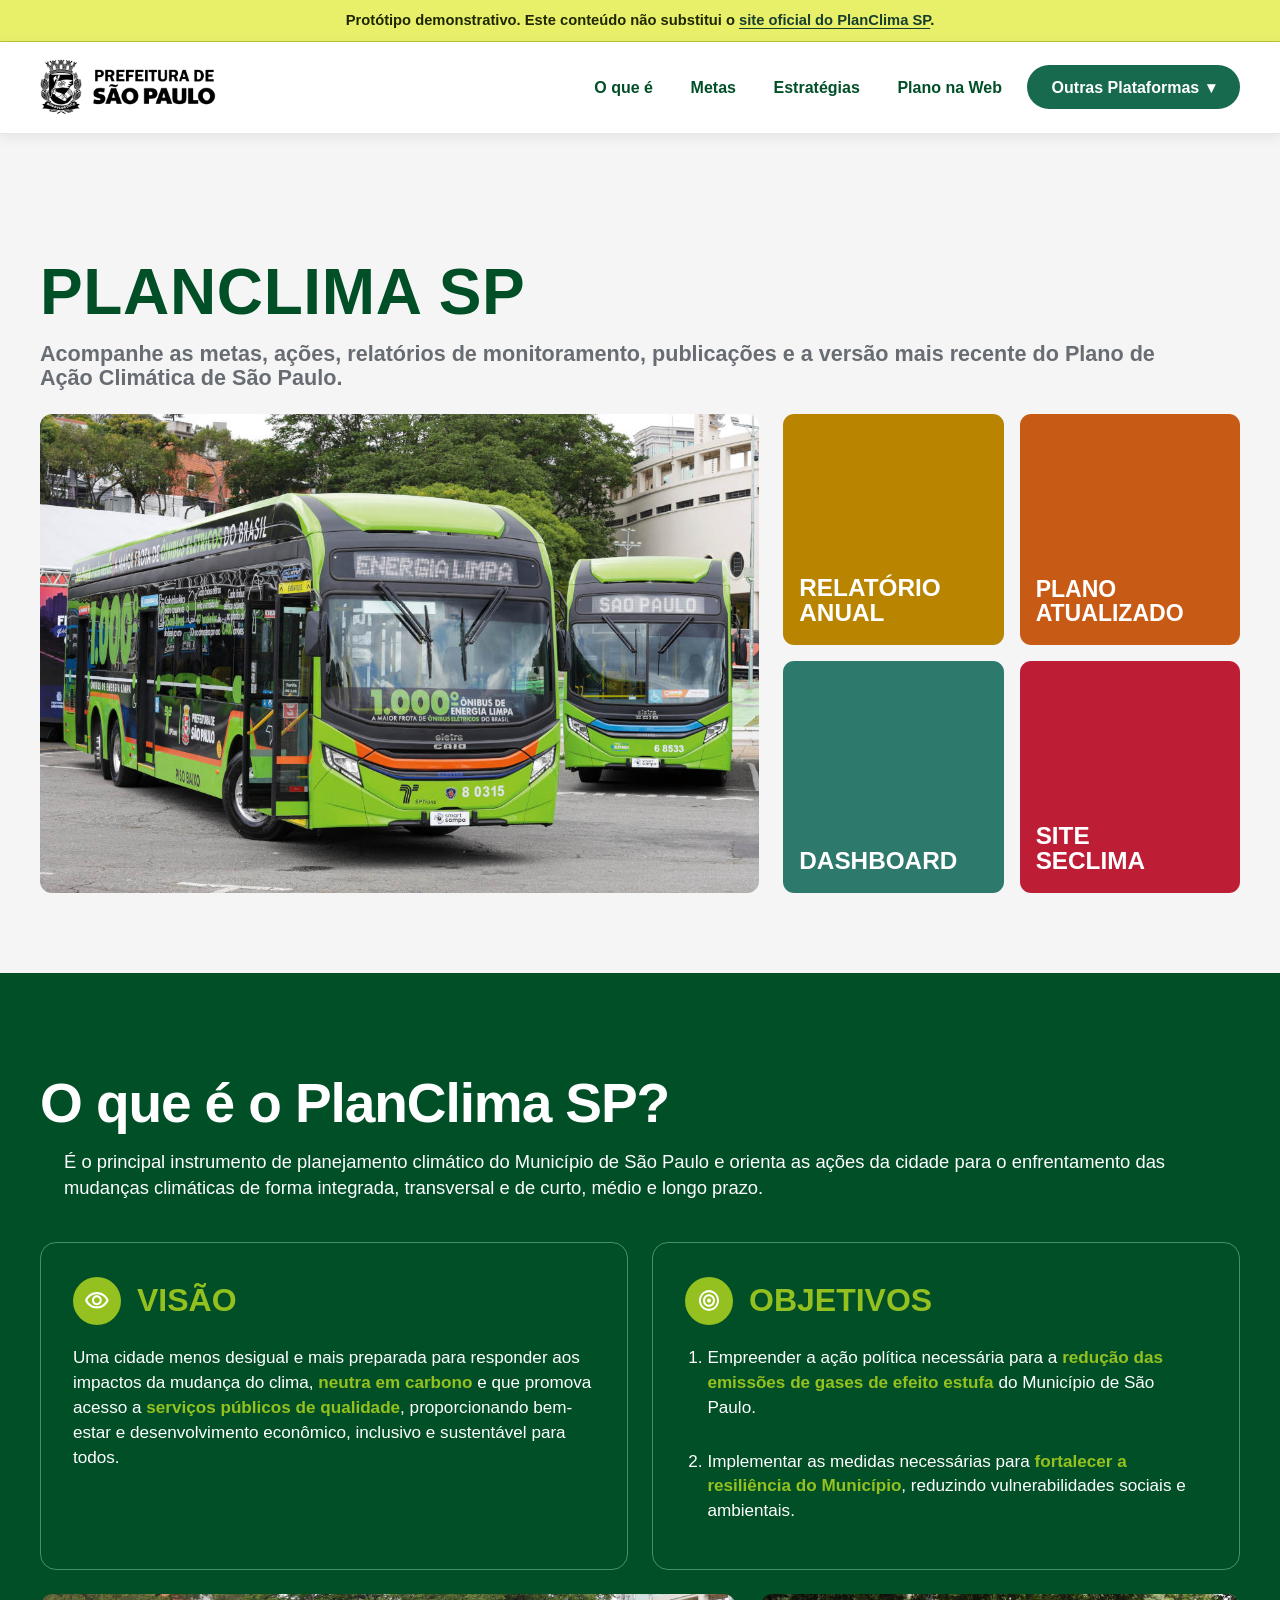
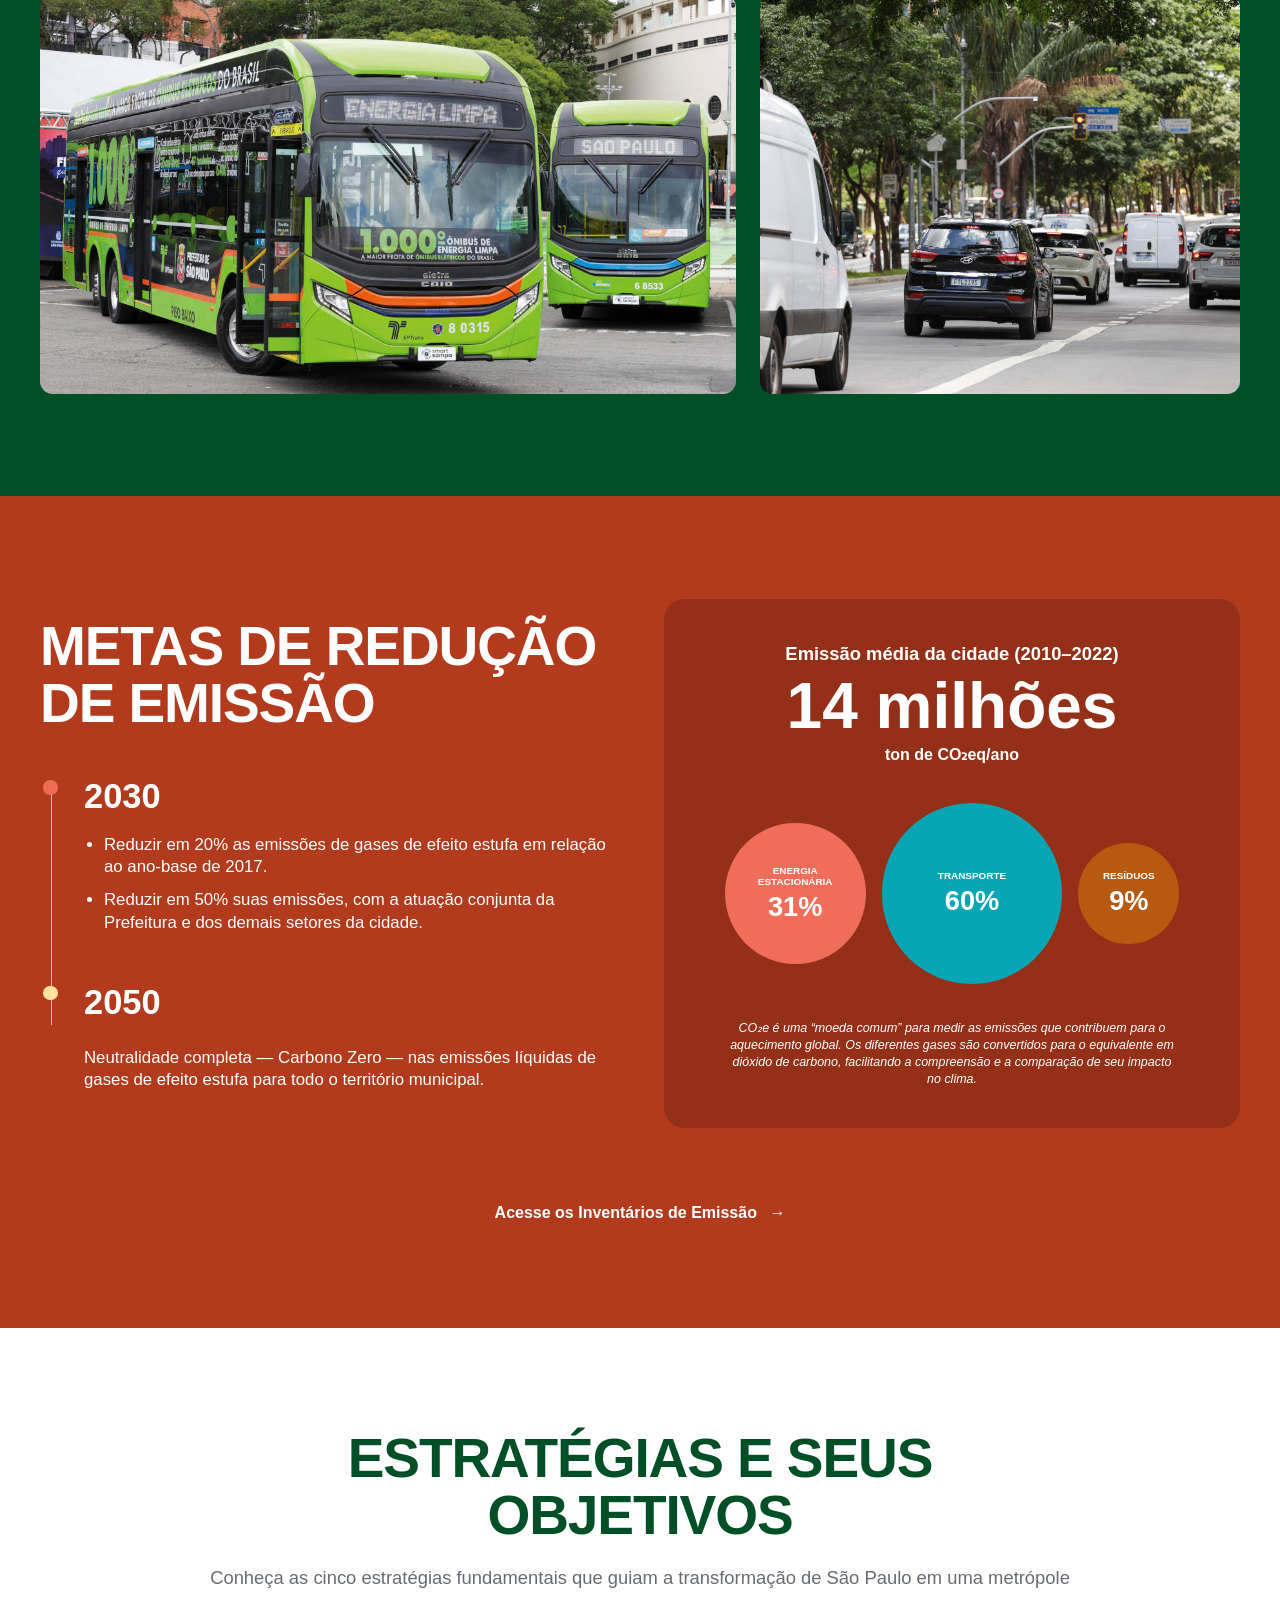
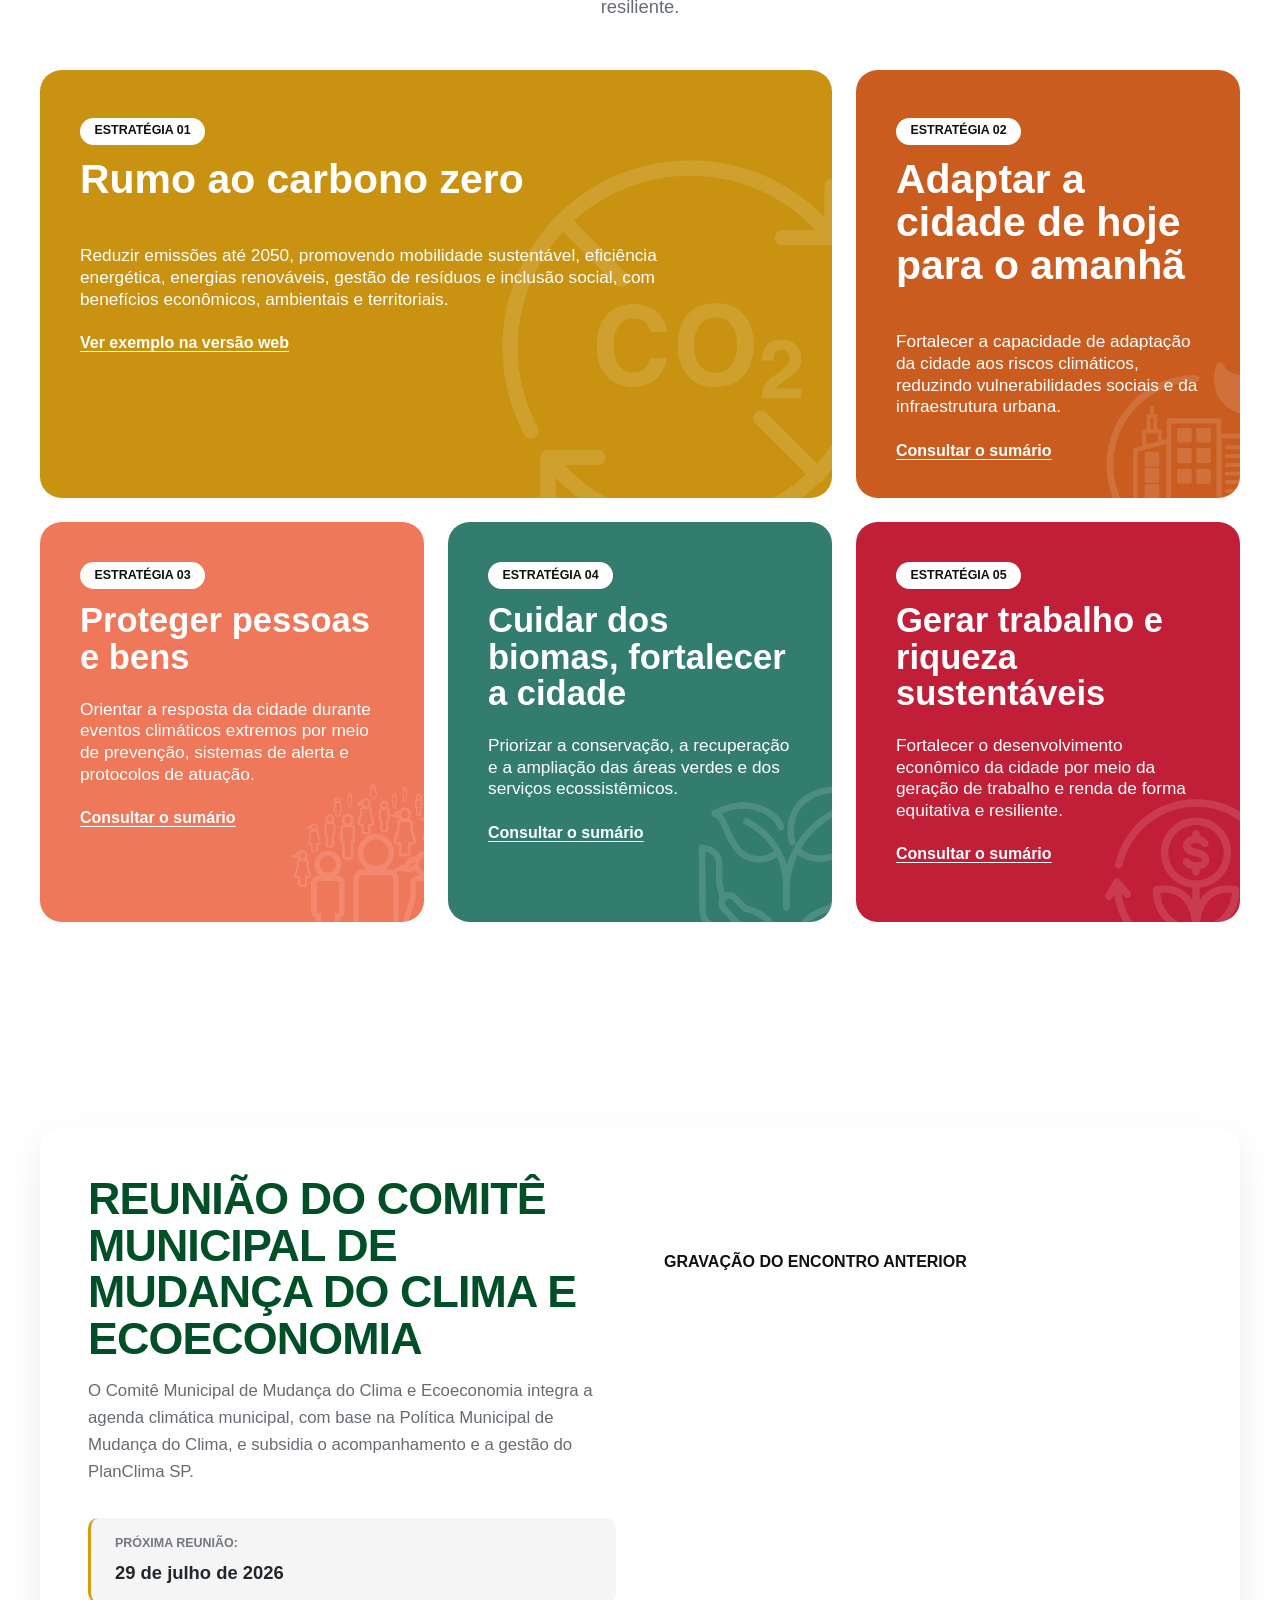
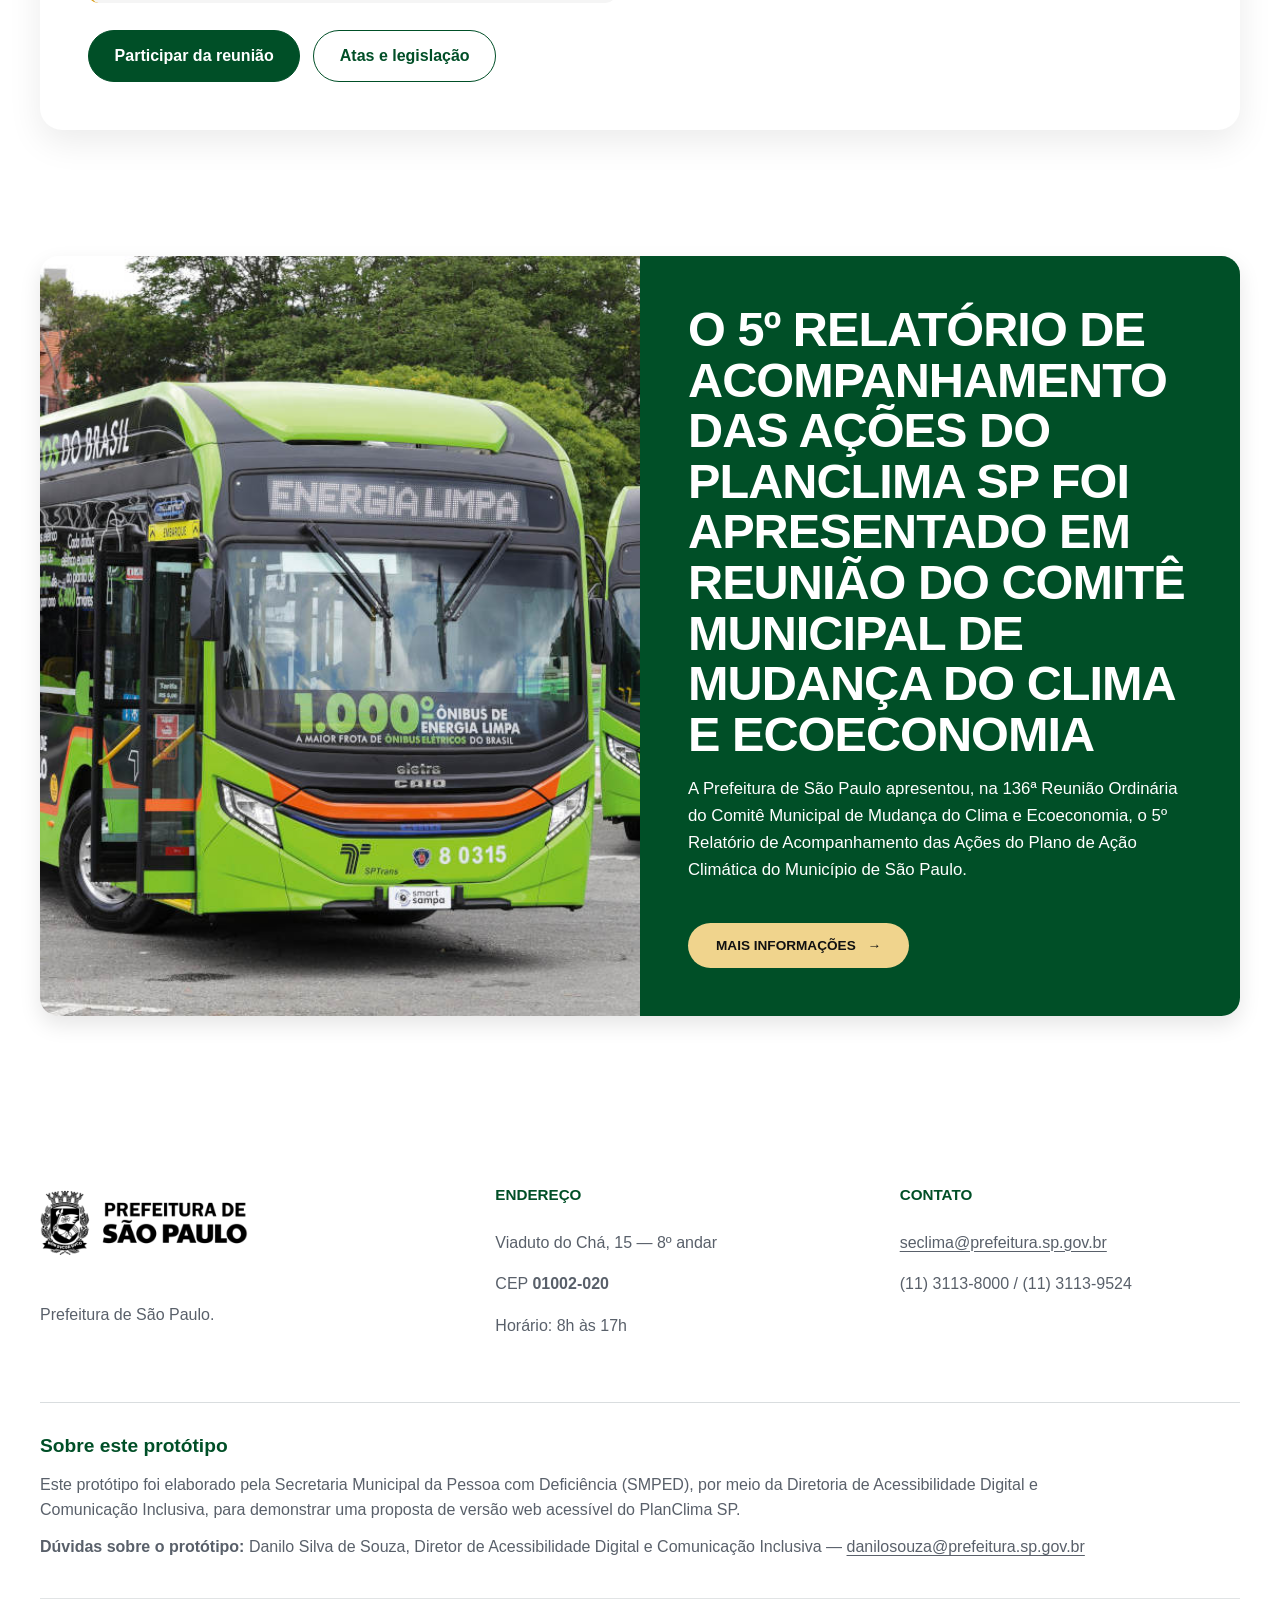
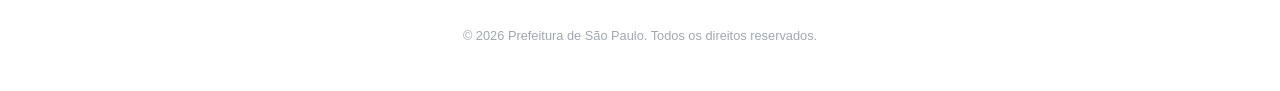
==== commit 2f38c486: "Update fmt.Println message from 'Hello' to 'Goodbye'" ====
--- a/index.html
+++ b/index.html
@@ -1,1030 +1,367 @@
-< !doctype html><html lang="pt-BR"><head><meta charset="utf-8"><meta name="viewport" content="width=device-width, initial-scale=1"><meta name="description" content="Protótipo demonstrativo da página do PlanClima SP com acesso à versão web do Plano de Ação Climática."><title>PlanClima SP — protótipo</title><link rel="stylesheet" href="assets/css/styles.css">< !-- Estilos exclusivos desta reprodução. A página PlanClima Web permanece inalterada. --><style>.official-home {
-    --home-green: #004f27;
-    --home-light-green: #176a4d;
-    --home-lime: #94c11f;
-    --home-yellow: #b98500;
-    --home-orange: #c75b15;
-    --home-teal: #2d796c;
-    --home-red: #bd1e36;
-    --home-rust: #b23a1d;
-    --home-rust-dark: #942f18;
-    color: #111713;
-    background: #fff;
-}
-
-.official-home .container {
-    width: min(calc(100% - 2rem), 75rem);
-}
-
-.portal-context {
-    min-height: 3.5rem;
-    display: flex;
-    align-items: center;
-    color: #fff;
-    background: #30313f;
-}
-
-.portal-context a {
-    display: inline-flex;
-    align-items: center;
-    gap: .75rem;
-    color: #fff !important;
-    font-weight: 700;
-    text-decoration: none;
-}
-
-.portal-context a::before {
-    content: "";
-    width: .75rem;
-    height: .9rem;
-    border: .1rem solid currentColor;
-    box-shadow: -.22rem -.18rem 0 -.08rem #30313f, -.22rem -.18rem 0 0 currentColor;
-}
-
-.clone-header {
-    box-shadow: 0 .2rem .75rem rgba(0, 0, 0, .08);
-}
-
-.clone-header .site-header__inner {
-    min-height: 5.65rem;
-}
-
-.clone-header .brand-link img {
-    width: 11rem;
-}
-
-.clone-header .desktop-nav {
-    gap: .75rem;
-}
-
-.clone-header .desktop-nav>a,
-.clone-header .platforms-menu>summary {
-    color: var(--home-green);
-    font-size: 1rem;
-}
-
-.clone-header .desktop-nav>a.nav-plan {
-    padding-inline: 1.35rem;
-    color: #fff;
-    background: var(--home-light-green);
-}
-
-.clone-header .platforms-menu>summary {
-    padding-inline: 1.55rem;
-    color: #fff;
-    background: var(--home-light-green);
-    border: 0;
-}
-
-.clone-hero {
-    padding: clamp(5.5rem, 10vw, 10rem) 0 5rem;
-    background: #f5f5f5;
-}
-
-.clone-hero h1 {
-    margin: 0;
-    color: var(--home-green);
-    font-size: clamp(3rem, 5vw, 4.4rem);
-    line-height: .95;
-    letter-spacing: .01em;
-}
-
-.clone-hero__lead {
-    max-width: 73rem;
-    margin: 1.2rem 0 1.4rem;
-    color: #686d73;
-    font-size: clamp(1.05rem, 1.7vw, 1.35rem);
-    font-weight: 700;
-    line-height: 1.15;
-}
-
-.clone-hero__grid {
-    display: grid;
-    grid-template-columns: minmax(0, 2fr) minmax(21rem, 1.27fr);
-    gap: 1.5rem;
-    align-items: stretch;
-}
-
-.clone-hero__photo {
-    min-height: 22.5rem;
-    margin: 0;
-    overflow: hidden;
-    border-radius: .75rem;
-}
-
-.clone-hero__photo img {
-    width: 100%;
-    height: 100% !important;
-    display: block;
-    object-fit: cover;
-}
-
-.clone-hero__actions {
-    display: grid;
-    grid-template-columns: repeat(2, minmax(0, 1fr));
-    gap: 1rem;
-}
-
-.clone-hero__action {
-    min-height: 10.7rem;
-    display: flex;
-    align-items: flex-end;
-    padding: 1.25rem;
-    color: #fff !important;
-    border-radius: .7rem;
-    font-size: clamp(1.35rem, 2.2vw, 1.75rem);
-    font-weight: 800;
-    line-height: 1.03;
-    text-decoration: none;
-    text-transform: uppercase;
-}
-
-.clone-hero__action--report {
-    background: var(--home-yellow);
-}
-
-.clone-hero__action--plan {
-    background: var(--home-orange);
-}
-
-.clone-hero__action--dashboard {
-    background: var(--home-teal);
-}
-
-.clone-hero__action--seclima {
-    background: var(--home-red);
-}
-
-.clone-hero__action:hover,
-.clone-hero__action:focus-visible {
-    filter: brightness(.92);
-    text-decoration: underline;
-}
-
-.clone-section {
-    padding: clamp(4.5rem, 8vw, 7rem) 0;
-}
-
-.clone-section h2 {
-    margin: 0;
-    color: var(--home-green);
-    font-size: clamp(2.35rem, 4.3vw, 3.7rem);
-    line-height: 1.04;
-    letter-spacing: -.02em;
-}
-
-.clone-section__intro {
-    max-width: 72rem;
-    margin: 1rem auto 2.5rem;
-    font-size: 1.15rem;
-    line-height: 1.45;
-}
-
-.clone-about {
-    color: #fff;
-    background: var(--home-green);
-}
-
-.clone-about h2,
-.clone-about h3 {
-    color: #fff;
-}
-
-.clone-about__cards {
-    display: grid;
-    grid-template-columns: 1fr 1fr;
-    gap: 1.5rem;
-    margin-top: 1.5rem;
-}
-
-.clone-about__card {
-    min-height: 20.5rem;
-    padding: 2rem;
-    border: .0625rem solid rgba(116, 204, 160, .55);
-    border-radius: 1rem;
-}
-
-.clone-about__title {
-    display: flex;
-    align-items: center;
-    gap: 1rem;
-    margin-bottom: 1.25rem;
-}
-
-.clone-about__icon {
-    width: 3rem;
-    height: 3rem;
-    display: grid;
-    place-items: center;
-    flex: 0 0 auto;
-    background: var(--home-lime);
-    border-radius: 50%;
-}
-
-.clone-about__icon img {
-    width: 1.55rem;
-    max-height: 1.55rem;
-    filter: brightness(0) invert(1);
-}
-
-.clone-about__card h3 {
-    margin: 0;
-    color: var(--home-lime);
-    font-size: 2rem;
-    text-transform: uppercase;
-}
-
-.clone-about__card p,
-.clone-about__card li {
-    font-size: 1.07rem;
-    line-height: 1.45;
-}
-
-.clone-about__card strong {
-    color: var(--home-lime);
-}
-
-.clone-about__card ol {
-    margin: 0;
-    padding-left: 1.4rem;
-}
-
-.clone-about__card li+li {
-    margin-top: 1.8rem;
-}
-
-.clone-about__photos {
-    display: grid;
-    grid-template-columns: 1.45fr 1fr;
-    gap: 1.5rem;
-    margin-top: 1.5rem;
-}
-
-.clone-about__photos img {
-    width: 100%;
-    height: 25rem !important;
-    display: block;
-    object-fit: cover;
-    border-radius: .8rem;
-}
-
-.clone-emissions {
-    color: #fff;
-    background: var(--home-rust);
-}
-
-.clone-emissions h2,
-.clone-emissions h3 {
-    color: #fff;
-}
-
-.clone-emissions__grid {
-    display: grid;
-    grid-template-columns: 1fr 1fr;
-    gap: 3rem;
-    align-items: center;
-}
-
-.clone-emissions__title {
-    font-size: clamp(2.6rem, 4.3vw, 3.6rem) !important;
-    font-weight: 900;
-    text-transform: uppercase;
-}
-
-.clone-years {
-    position: relative;
-    margin-top: 2.3rem;
-    padding-left: 2.75rem;
-}
-
-.clone-years::before {
-    content: "";
-    position: absolute;
-    top: .7rem;
-    bottom: 4.2rem;
-    left: .7rem;
-    width: .0625rem;
-    background: rgba(255, 255, 255, .65);
-}
-
-.clone-year {
-    position: relative;
-}
-
-.clone-year+.clone-year {
-    margin-top: 2.5rem;
-}
-
-.clone-year::before {
-    content: "";
-    position: absolute;
-    top: .7rem;
-    left: -2.55rem;
-    width: .9rem;
-    height: .9rem;
-    background: #f06b56;
-    border-radius: 50%;
-}
-
-.clone-year:last-child::before {
-    background: #ffe1a1;
-}
-
-.clone-year h3 {
-    margin: 0 0 .6rem;
-    font-size: 2.15rem;
-}
-
-.clone-year ul {
-    margin: 0;
-    padding-left: 1.25rem;
-}
-
-.clone-year p,
-.clone-year li {
-    font-size: 1.05rem;
-    line-height: 1.35;
-}
-
-.clone-year li+li {
-    margin-top: .65rem;
-}
-
-.clone-emissions__panel {
-    padding: 2.5rem 2rem;
-    text-align: center;
-    background: var(--home-rust-dark);
-    border-radius: 1.3rem;
-}
-
-.clone-emissions__panel h3 {
-    margin: 0;
-    font-size: 1.15rem;
-}
-
-.clone-emissions__total {
-    margin: .2rem 0 0;
-    font-size: clamp(3rem, 5vw, 4rem);
-    font-weight: 800;
-    line-height: 1.1;
-}
-
-.clone-emissions__unit {
-    margin: 0;
-    font-weight: 700;
-}
-
-.clone-bubbles {
-    min-height: 13rem;
-    display: flex;
-    align-items: center;
-    justify-content: center;
-    gap: 1rem;
-    margin: 1.4rem 0;
-}
-
-.clone-bubble {
-    display: grid;
-    place-content: center;
-    color: #fff;
-    border-radius: 50%;
-    font-weight: 800;
-    line-height: 1.1;
-    text-transform: uppercase;
-}
-
-.clone-bubble small {
-    display: block;
-    font-size: .62rem;
-}
-
-.clone-bubble strong {
-    display: block;
-    margin-top: .25rem;
-    font-size: 1.7rem;
-}
-
-.clone-bubble--energy {
-    width: 8.8rem;
-    height: 8.8rem;
-    background: #ef6d59;
-}
-
-.clone-bubble--transport {
-    width: 11.3rem;
-    height: 11.3rem;
-    background: #08a6b5;
-}
-
-.clone-bubble--waste {
-    width: 6.3rem;
-    height: 6.3rem;
-    background: #b65a12;
-}
-
-.clone-emissions__note {
-    max-width: 28rem;
-    margin: 0 auto;
-    font-size: .78rem;
-    font-style: italic;
-    line-height: 1.35;
-}
-
-.clone-emissions__link {
-    display: table;
-    margin: 4.5rem auto 0;
-    color: #fff !important;
-    font-weight: 800;
-    text-decoration: none;
-}
-
-.clone-emissions__link::after,
-.clone-news__link::after {
-    content: " →";
-    margin-left: .5rem;
-}
-
-.clone-strategies {
-    background: #fff;
-}
-
-.clone-strategies__heading {
-    max-width: 55rem;
-    margin: 0 auto 3rem;
-    text-align: center;
-}
-
-.clone-strategies__heading h2 {
-    text-transform: uppercase;
-}
-
-.clone-strategies__heading p {
-    color: #666c72;
-    font-size: 1.15rem;
-}
-
-.clone-strategy-grid {
-    display: grid;
-    grid-template-columns: repeat(3, minmax(0, 1fr));
-    gap: 1.5rem;
-}
-
-.clone-strategy {
-    position: relative;
-    min-height: 24rem;
-    overflow: hidden;
-    padding: 3rem 2.5rem 2.2rem;
-    color: #fff;
-    background: var(--strategy-color);
-    border-radius: 1.35rem;
-}
-
-.clone-strategy:first-child {
-    grid-column: span 2;
-}
-
-.clone-strategy__art {
-    position: absolute;
-    right: -3rem;
-    bottom: -4rem;
-    width: 48%;
-    opacity: .13;
-    pointer-events: none;
-}
-
-.clone-strategy__label {
-    position: relative;
-    z-index: 1;
-    display: table;
-    margin: 0 0 .8rem;
-    padding: .22rem .9rem;
-    color: #111;
-    background: #fff;
-    border-radius: 2rem;
-    font-size: .78rem;
-    font-weight: 800;
-    text-transform: uppercase;
-}
-
-.clone-strategy h3 {
-    position: relative;
-    z-index: 1;
-    max-width: 34rem;
-    margin: 0;
-    color: #fff;
-    font-size: clamp(2rem, 3.2vw, 2.75rem);
-    line-height: 1.05;
-}
-
-.clone-strategy p:not(.clone-strategy__label) {
-    position: relative;
-    z-index: 1;
-    max-width: 37rem;
-    margin: 2.8rem 0 0;
-    font-size: 1.08rem;
-    line-height: 1.25;
-}
-
-.clone-strategy a {
-    position: relative;
-    z-index: 1;
-    display: inline-block;
-    margin-top: 1.25rem;
-    color: #fff !important;
-    font-weight: 800;
-}
-
-.clone-strategy--small {
-    min-height: 25rem;
-    padding: 2.5rem;
-}
-
-.clone-strategy--small h3 {
-    font-size: clamp(1.85rem, 2.7vw, 2.5rem);
-}
-
-.clone-strategy--small p:not(.clone-strategy__label) {
-    margin-top: 1.5rem;
-}
-
-.clone-committee {
-    background: #fff;
-}
-
-.clone-committee__panel {
-    display: grid;
-    grid-template-columns: 1fr 1fr;
-    gap: 3rem;
-    padding: clamp(2rem, 4vw, 3rem);
-    background: #fff;
-    border-radius: 1.4rem;
-    box-shadow: 0 .8rem 2.1rem rgba(0, 0, 0, .08);
-}
-
-.clone-committee h2 {
-    font-size: clamp(2.15rem, 3.5vw, 3.1rem);
-    font-weight: 900;
-    text-transform: uppercase;
-}
-
-.clone-committee__text {
-    color: #666c72;
-    font-size: 1.05rem;
-}
-
-.clone-committee__date {
-    margin: 2rem 0 1.7rem;
-    padding: 1rem 1.5rem;
-    background: #f5f5f5;
-    border-left: .22rem solid #d99a0e;
-    border-radius: .65rem;
-}
-
-.clone-committee__date span {
-    display: block;
-    color: #747980;
-    font-size: .78rem;
-    font-weight: 800;
-    text-transform: uppercase;
-}
-
-.clone-committee__date strong {
-    display: block;
-    margin-top: .25rem;
-    font-size: 1.15rem;
-}
-
-.clone-buttons {
-    display: flex;
-    flex-wrap: wrap;
-    gap: .8rem;
-}
-
-.clone-button {
-    display: inline-flex;
-    min-height: 3.2rem;
-    align-items: center;
-    justify-content: center;
-    padding: .65rem 1.6rem;
-    color: #fff !important;
-    background: var(--home-green);
-    border: .12rem solid var(--home-green);
-    border-radius: 2rem;
-    font-weight: 800;
-    text-decoration: none;
-}
-
-.clone-button--outline {
-    color: var(--home-green) !important;
-    background: #fff;
-}
-
-.clone-committee__video h3 {
-    margin: 4.6rem 0 1rem;
-    color: #111;
-    font-size: 1rem;
-    text-transform: uppercase;
-}
-
-.clone-video {
-    width: 100%;
-    aspect-ratio: 16/9;
-    display: block;
-    border: 0;
-    border-radius: 1rem;
-}
-
-.clone-news {
-    padding-top: 1.5rem;
-    background: #fff;
-}
-
-.clone-news__card {
-    display: grid;
-    grid-template-columns: 1fr 1fr;
-    overflow: hidden;
-    border-radius: 1.15rem;
-    box-shadow: 0 .55rem 1.35rem rgba(0, 0, 0, .1);
-}
-
-.clone-news__image {
-    min-height: 42rem;
-}
-
-.clone-news__image img {
-    width: 100%;
-    height: 100% !important;
-    display: block;
-    object-fit: cover;
-}
-
-.clone-news__content {
-    display: flex;
-    flex-direction: column;
-    justify-content: center;
-    padding: clamp(2rem, 4vw, 3rem);
-    color: #fff;
-    background: var(--home-green);
-}
-
-.clone-news__content h2 {
-    color: #fff;
-    font-size: clamp(2.25rem, 3.8vw, 3.35rem);
-    font-weight: 900;
-    text-transform: uppercase;
-}
-
-.clone-news__content p {
-    font-size: 1.05rem;
-}
-
-.clone-news__link {
-    align-self: flex-start;
-    margin-top: 1.4rem;
-    padding: .75rem 1.75rem;
-    color: #111 !important;
-    background: #f0d48d;
-    border-radius: 2rem;
-    font-size: .85rem;
-    font-weight: 800;
-    text-decoration: none;
-    text-transform: uppercase;
-}
-
-.clone-dots {
-    display: flex;
-    justify-content: center;
-    gap: .5rem;
-    margin-top: 2.8rem;
-}
-
-.clone-dots span {
-    width: .8rem;
-    height: .8rem;
-    background: #c8c9ca;
-    border-radius: 50%;
-}
-
-.clone-dots span:first-child {
-    background: #e4c577;
-}
-
-.clone-footer {
-    padding: 4rem 0 2rem;
-    color: #59606a;
-    background: #fff;
-}
-
-.clone-footer__grid {
-    display: grid;
-    grid-template-columns: 1.15fr 1fr 1fr;
-    gap: 4rem;
-}
-
-.clone-footer h2,
-.clone-footer h3 {
-    color: var(--home-green);
-}
-
-.clone-footer h3 {
-    margin: 0 0 1.4rem;
-    font-size: .95rem;
-    text-transform: uppercase;
-}
-
-.clone-footer__brand img {
-    width: 13rem;
-    margin-bottom: 1rem;
-}
-
-.clone-footer a {
-    color: #59606a !important;
-}
-
-.clone-footer__prototype {
-    margin-top: 3rem;
-    padding-top: 1.7rem;
-    border-top: .0625rem solid #d9dddf;
-}
-
-.clone-footer__prototype h2 {
-    margin: 0 0 .75rem;
-    font-size: 1.2rem;
-}
-
-.clone-footer__prototype p,
-.clone-footer__prototype address {
-    max-width: 67rem;
-    margin: 0 0 .75rem;
-    font-style: normal;
-    line-height: 1.55;
-}
-
-.clone-footer__copyright {
-    margin-top: 2.4rem;
-    padding-top: 1.7rem;
-    border-top: .0625rem solid #e1e4e5;
-    color: #a1a8b1;
-    text-align: center;
-    font-size: .8rem;
-}
-
-@media (max-width:68rem) {
-    .clone-header .mobile-nav>summary {
-        border-radius: 2rem;
-    }
-
-    .clone-strategy-grid {
-        grid-template-columns: repeat(2, minmax(0, 1fr));
-    }
-
-    .clone-strategy:first-child {
-        grid-column: span 2;
-    }
-}
-
-@media (max-width:56rem) {
-
-    .clone-hero__grid,
-    .clone-about__cards,
-    .clone-emissions__grid,
-    .clone-committee__panel,
-    .clone-news__card {
-        grid-template-columns: 1fr;
-    }
-
-    .clone-about__photos {
-        grid-template-columns: 1fr;
-    }
-
-    .clone-about__photos img {
-        height: 20rem !important;
-    }
-
-    .clone-committee__video h3 {
-        margin-top: 0;
-    }
-
-    .clone-news__image {
-        min-height: 25rem;
-    }
-
-    .clone-footer__grid {
-        grid-template-columns: 1fr 1fr;
-        gap: 2rem;
-    }
-}
-
-@media (max-width:44rem) {
-    .portal-context {
-        min-height: 3rem;
-    }
-
-    .clone-hero {
-        padding-top: 4.5rem;
-    }
-
-    .clone-hero__actions,
-    .clone-strategy-grid,
-    .clone-footer__grid {
-        grid-template-columns: 1fr;
-    }
-
-    .clone-hero__photo {
-        min-height: 18rem;
-    }
-
-    .clone-hero__action {
-        min-height: 7.5rem;
-    }
-
-    .clone-about__card {
-        min-height: auto;
-        padding: 1.5rem;
-    }
-
-    .clone-bubbles {
-        gap: .35rem;
-        margin-inline: -2rem;
-        transform: scale(.86);
-    }
-
-    .clone-strategy:first-child {
-        grid-column: auto;
-    }
-
-    .clone-strategy,
-    .clone-strategy--small {
-        min-height: auto;
-        padding: 2rem 1.5rem;
-    }
-
-    .clone-strategy p:not(.clone-strategy__label) {
-        margin-top: 1.3rem;
-    }
-
-    .clone-news__image {
-        min-height: 18rem;
-    }
-}
-
-body.official-home .clone-hero__grid>*,
-body.official-home .clone-emissions__grid>*,
-body.official-home .clone-news__card>*,
-body.official-home .clone-committee__panel>* {
-    min-width: 0;
-}
-
-body.official-home .clone-hero__action,
-body.official-home .clone-news__content h2,
-body.official-home .clone-news__content p,
-body.official-home .clone-year p,
-body.official-home .clone-year li {
-    overflow-wrap: break-word;
-    word-break: normal;
-}
-
-body.official-home .clone-hero__action {
-    padding-inline: 1rem;
-    font-size: clamp(1.25rem, 1.9vw, 1.65rem);
-}
-
-body.official-home .clone-hero__action--plan {
-    font-size: clamp(1.2rem, 1.8vw, 1.55rem);
-}
-
-@media (max-width: 44rem) {
-
-    body.official-home main,
-    body.official-home section,
-    body.official-home .container,
-    body.official-home .clone-emissions__grid,
-    body.official-home .clone-news__card,
-    body.official-home .clone-news__content {
+<!doctype html>
+<html lang="pt-BR">
+<head>
+  <meta charset="utf-8">
+  <meta name="viewport" content="width=device-width, initial-scale=1">
+  <meta name="description" content="Protótipo demonstrativo da página do PlanClima SP com acesso à versão web do Plano de Ação Climática.">
+  <title>PlanClima SP — protótipo</title>
+  <link rel="stylesheet" href="assets/css/styles.css">
+  <!-- Estilos exclusivos desta reprodução. A página PlanClima Web permanece inalterada. -->
+  <style>
+    .official-home {
+      --home-green:#004f27; --home-light-green:#176a4d; --home-lime:#94c11f;
+      --home-yellow:#b98500; --home-orange:#c75b15; --home-teal:#2d796c;
+      --home-red:#bd1e36; --home-rust:#b23a1d; --home-rust-dark:#942f18;
+      color:#111713; background:#fff;
+    }
+    .official-home .container { width:min(calc(100% - 2rem),75rem); }
+    .portal-context { min-height:3.5rem; display:flex; align-items:center; color:#fff; background:#30313f; }
+    .portal-context a { display:inline-flex; align-items:center; gap:.75rem; color:#fff!important; font-weight:700; text-decoration:none; }
+    .portal-context a::before { content:""; width:.75rem; height:.9rem; border:.1rem solid currentColor; box-shadow:-.22rem -.18rem 0 -.08rem #30313f,-.22rem -.18rem 0 0 currentColor; }
+    .clone-header { box-shadow:0 .2rem .75rem rgba(0,0,0,.08); }
+    .clone-header .site-header__inner { min-height:5.65rem; }
+    .clone-header .brand-link img { width:11rem; }
+    .clone-header .desktop-nav { gap:.75rem; }
+    .clone-header .desktop-nav>a,.clone-header .platforms-menu>summary { color:var(--home-green); font-size:1rem; }
+    .clone-header .desktop-nav>a.nav-plan { padding-inline:1.35rem; color:#fff; background:var(--home-light-green); }
+    .clone-header .platforms-menu>summary { padding-inline:1.55rem; color:#fff; background:var(--home-light-green); border:0; }
+
+    .clone-hero { padding:clamp(5.5rem,10vw,10rem) 0 5rem; background:#f5f5f5; }
+    .clone-hero h1 { margin:0; color:var(--home-green); font-size:clamp(3rem,5vw,4.4rem); line-height:.95; letter-spacing:.01em; }
+    .clone-hero__lead { max-width:73rem; margin:1.2rem 0 1.4rem; color:#686d73; font-size:clamp(1.05rem,1.7vw,1.35rem); font-weight:700; line-height:1.15; }
+    .clone-hero__grid { display:grid; grid-template-columns:minmax(0,2fr) minmax(21rem,1.27fr); gap:1.5rem; align-items:stretch; }
+    .clone-hero__photo { min-height:22.5rem; margin:0; overflow:hidden; border-radius:.75rem; }
+    .clone-hero__photo img { width:100%; height:100%!important; display:block; object-fit:cover; }
+    .clone-hero__actions { display:grid; grid-template-columns:repeat(2,minmax(0,1fr)); gap:1rem; }
+    .clone-hero__action { min-height:10.7rem; display:flex; align-items:flex-end; padding:1.25rem; color:#fff!important; border-radius:.7rem; font-size:clamp(1.35rem,2.2vw,1.75rem); font-weight:800; line-height:1.03; text-decoration:none; text-transform:uppercase; }
+    .clone-hero__action--report { background:var(--home-yellow); }
+    .clone-hero__action--plan { background:var(--home-orange); }
+    .clone-hero__action--dashboard { background:var(--home-teal); }
+    .clone-hero__action--seclima { background:var(--home-red); }
+    .clone-hero__action:hover,.clone-hero__action:focus-visible { filter:brightness(.92); text-decoration:underline; }
+
+    .clone-section { padding:clamp(4.5rem,8vw,7rem) 0; }
+    .clone-section h2 { margin:0; color:var(--home-green); font-size:clamp(2.35rem,4.3vw,3.7rem); line-height:1.04; letter-spacing:-.02em; }
+    .clone-section__intro { max-width:72rem; margin:1rem auto 2.5rem; font-size:1.15rem; line-height:1.45; }
+    .clone-about { color:#fff; background:var(--home-green); }
+    .clone-about h2,.clone-about h3 { color:#fff; }
+    .clone-about__cards { display:grid; grid-template-columns:1fr 1fr; gap:1.5rem; margin-top:1.5rem; }
+    .clone-about__card { min-height:20.5rem; padding:2rem; border:.0625rem solid rgba(116,204,160,.55); border-radius:1rem; }
+    .clone-about__title { display:flex; align-items:center; gap:1rem; margin-bottom:1.25rem; }
+    .clone-about__icon { width:3rem; height:3rem; display:grid; place-items:center; flex:0 0 auto; background:var(--home-lime); border-radius:50%; }
+    .clone-about__icon img { width:1.55rem; max-height:1.55rem; filter:brightness(0) invert(1); }
+    .clone-about__card h3 { margin:0; color:var(--home-lime); font-size:2rem; text-transform:uppercase; }
+    .clone-about__card p,.clone-about__card li { font-size:1.07rem; line-height:1.45; }
+    .clone-about__card strong { color:var(--home-lime); }
+    .clone-about__card ol { margin:0; padding-left:1.4rem; }
+    .clone-about__card li+li { margin-top:1.8rem; }
+    .clone-about__photos { display:grid; grid-template-columns:1.45fr 1fr; gap:1.5rem; margin-top:1.5rem; }
+    .clone-about__photos img { width:100%; height:25rem!important; display:block; object-fit:cover; border-radius:.8rem; }
+
+    .clone-emissions { color:#fff; background:var(--home-rust); }
+    .clone-emissions h2,.clone-emissions h3 { color:#fff; }
+    .clone-emissions__grid { display:grid; grid-template-columns:1fr 1fr; gap:3rem; align-items:center; }
+    .clone-emissions__title { font-size:clamp(2.6rem,4.3vw,3.6rem)!important; font-weight:900; text-transform:uppercase; }
+    .clone-years { position:relative; margin-top:2.3rem; padding-left:2.75rem; }
+    .clone-years::before { content:""; position:absolute; top:.7rem; bottom:4.2rem; left:.7rem; width:.0625rem; background:rgba(255,255,255,.65); }
+    .clone-year { position:relative; }
+    .clone-year+.clone-year { margin-top:2.5rem; }
+    .clone-year::before { content:""; position:absolute; top:.7rem; left:-2.55rem; width:.9rem; height:.9rem; background:#f06b56; border-radius:50%; }
+    .clone-year:last-child::before { background:#ffe1a1; }
+    .clone-year h3 { margin:0 0 .6rem; font-size:2.15rem; }
+    .clone-year ul { margin:0; padding-left:1.25rem; }
+    .clone-year p,.clone-year li { font-size:1.05rem; line-height:1.35; }
+    .clone-year li+li { margin-top:.65rem; }
+    .clone-emissions__panel { padding:2.5rem 2rem; text-align:center; background:var(--home-rust-dark); border-radius:1.3rem; }
+    .clone-emissions__panel h3 { margin:0; font-size:1.15rem; }
+    .clone-emissions__total { margin:.2rem 0 0; font-size:clamp(3rem,5vw,4rem); font-weight:800; line-height:1.1; }
+    .clone-emissions__unit { margin:0; font-weight:700; }
+    .clone-bubbles { min-height:13rem; display:flex; align-items:center; justify-content:center; gap:1rem; margin:1.4rem 0; }
+    .clone-bubble { display:grid; place-content:center; color:#fff; border-radius:50%; font-weight:800; line-height:1.1; text-transform:uppercase; }
+    .clone-bubble small { display:block; font-size:.62rem; }
+    .clone-bubble strong { display:block; margin-top:.25rem; font-size:1.7rem; }
+    .clone-bubble--energy { width:8.8rem; height:8.8rem; background:#ef6d59; }
+    .clone-bubble--transport { width:11.3rem; height:11.3rem; background:#08a6b5; }
+    .clone-bubble--waste { width:6.3rem; height:6.3rem; background:#b65a12; }
+    .clone-emissions__note { max-width:28rem; margin:0 auto; font-size:.78rem; font-style:italic; line-height:1.35; }
+    .clone-emissions__link { display:table; margin:4.5rem auto 0; color:#fff!important; font-weight:800; text-decoration:none; }
+    .clone-emissions__link::after,.clone-news__link::after { content:" →"; margin-left:.5rem; }
+
+    .clone-strategies { background:#fff; }
+    .clone-strategies__heading { max-width:55rem; margin:0 auto 3rem; text-align:center; }
+    .clone-strategies__heading h2 { text-transform:uppercase; }
+    .clone-strategies__heading p { color:#666c72; font-size:1.15rem; }
+    .clone-strategy-grid { display:grid; grid-template-columns:repeat(3,minmax(0,1fr)); gap:1.5rem; }
+    .clone-strategy { position:relative; min-height:24rem; overflow:hidden; padding:3rem 2.5rem 2.2rem; color:#fff; background:var(--strategy-color); border-radius:1.35rem; }
+    .clone-strategy:first-child { grid-column:span 2; }
+    .clone-strategy__art { position:absolute; right:-3rem; bottom:-4rem; width:48%; opacity:.13; pointer-events:none; }
+    .clone-strategy__label { position:relative; z-index:1; display:table; margin:0 0 .8rem; padding:.22rem .9rem; color:#111; background:#fff; border-radius:2rem; font-size:.78rem; font-weight:800; text-transform:uppercase; }
+    .clone-strategy h3 { position:relative; z-index:1; max-width:34rem; margin:0; color:#fff; font-size:clamp(2rem,3.2vw,2.75rem); line-height:1.05; }
+    .clone-strategy p:not(.clone-strategy__label) { position:relative; z-index:1; max-width:37rem; margin:2.8rem 0 0; font-size:1.08rem; line-height:1.25; }
+    .clone-strategy a { position:relative; z-index:1; display:inline-block; margin-top:1.25rem; color:#fff!important; font-weight:800; }
+    .clone-strategy--small { min-height:25rem; padding:2.5rem; }
+    .clone-strategy--small h3 { font-size:clamp(1.85rem,2.7vw,2.5rem); }
+    .clone-strategy--small p:not(.clone-strategy__label) { margin-top:1.5rem; }
+
+    .clone-committee { background:#fff; }
+    .clone-committee__panel { display:grid; grid-template-columns:1fr 1fr; gap:3rem; padding:clamp(2rem,4vw,3rem); background:#fff; border-radius:1.4rem; box-shadow:0 .8rem 2.1rem rgba(0,0,0,.08); }
+    .clone-committee h2 { font-size:clamp(2.15rem,3.5vw,3.1rem); font-weight:900; text-transform:uppercase; }
+    .clone-committee__text { color:#666c72; font-size:1.05rem; }
+    .clone-committee__date { margin:2rem 0 1.7rem; padding:1rem 1.5rem; background:#f5f5f5; border-left:.22rem solid #d99a0e; border-radius:.65rem; }
+    .clone-committee__date span { display:block; color:#747980; font-size:.78rem; font-weight:800; text-transform:uppercase; }
+    .clone-committee__date strong { display:block; margin-top:.25rem; font-size:1.15rem; }
+    .clone-buttons { display:flex; flex-wrap:wrap; gap:.8rem; }
+    .clone-button { display:inline-flex; min-height:3.2rem; align-items:center; justify-content:center; padding:.65rem 1.6rem; color:#fff!important; background:var(--home-green); border:.12rem solid var(--home-green); border-radius:2rem; font-weight:800; text-decoration:none; }
+    .clone-button--outline { color:var(--home-green)!important; background:#fff; }
+    .clone-committee__video h3 { margin:4.6rem 0 1rem; color:#111; font-size:1rem; text-transform:uppercase; }
+    .clone-video { width:100%; aspect-ratio:16/9; display:block; border:0; border-radius:1rem; }
+
+    .clone-news { padding-top:1.5rem; background:#fff; }
+    .clone-news__card { display:grid; grid-template-columns:1fr 1fr; overflow:hidden; border-radius:1.15rem; box-shadow:0 .55rem 1.35rem rgba(0,0,0,.1); }
+    .clone-news__image { min-height:42rem; }
+    .clone-news__image img { width:100%; height:100%!important; display:block; object-fit:cover; }
+    .clone-news__content { display:flex; flex-direction:column; justify-content:center; padding:clamp(2rem,4vw,3rem); color:#fff; background:var(--home-green); }
+    .clone-news__content h2 { color:#fff; font-size:clamp(2.25rem,3.8vw,3.35rem); font-weight:900; text-transform:uppercase; }
+    .clone-news__content p { font-size:1.05rem; }
+    .clone-news__link { align-self:flex-start; margin-top:1.4rem; padding:.75rem 1.75rem; color:#111!important; background:#f0d48d; border-radius:2rem; font-size:.85rem; font-weight:800; text-decoration:none; text-transform:uppercase; }
+    .clone-dots { display:flex; justify-content:center; gap:.5rem; margin-top:2.8rem; }
+    .clone-dots span { width:.8rem; height:.8rem; background:#c8c9ca; border-radius:50%; }
+    .clone-dots span:first-child { background:#e4c577; }
+
+    .clone-footer { padding:4rem 0 2rem; color:#59606a; background:#fff; }
+    .clone-footer__grid { display:grid; grid-template-columns:1.15fr 1fr 1fr; gap:4rem; }
+    .clone-footer h2,.clone-footer h3 { color:var(--home-green); }
+    .clone-footer h3 { margin:0 0 1.4rem; font-size:.95rem; text-transform:uppercase; }
+    .clone-footer__brand img { width:13rem; margin-bottom:1rem; }
+    .clone-footer a { color:#59606a!important; }
+    .clone-footer__prototype { margin-top:3rem; padding-top:1.7rem; border-top:.0625rem solid #d9dddf; }
+    .clone-footer__prototype h2 { margin:0 0 .75rem; font-size:1.2rem; }
+    .clone-footer__prototype p,.clone-footer__prototype address { max-width:67rem; margin:0 0 .75rem; font-style:normal; line-height:1.55; }
+    .clone-footer__copyright { margin-top:2.4rem; padding-top:1.7rem; border-top:.0625rem solid #e1e4e5; color:#a1a8b1; text-align:center; font-size:.8rem; }
+
+    @media (max-width:68rem) {
+      .clone-header .mobile-nav>summary { border-radius:2rem; }
+      .clone-strategy-grid { grid-template-columns:repeat(2,minmax(0,1fr)); }
+      .clone-strategy:first-child { grid-column:span 2; }
+    }
+    @media (max-width:56rem) {
+      .clone-hero__grid,.clone-about__cards,.clone-emissions__grid,.clone-committee__panel,.clone-news__card { grid-template-columns:1fr; }
+      .clone-about__photos { grid-template-columns:1fr; }
+      .clone-about__photos img { height:20rem!important; }
+      .clone-committee__video h3 { margin-top:0; }
+      .clone-news__image { min-height:25rem; }
+      .clone-footer__grid { grid-template-columns:1fr 1fr; gap:2rem; }
+    }
+    @media (max-width:44rem) {
+        .portal-context {
+            min-height: 3rem;
+        }
+
+        .clone-hero {
+            padding-top: 4.5rem;
+        }
+
+        .clone-hero__actions,
+        .clone-strategy-grid,
+        .clone-footer__grid {
+            grid-template-columns: 1fr;
+        }
+
+        .clone-hero__photo {
+            min-height: 18rem;
+        }
+
+        .clone-hero__action {
+            min-height: 7.5rem;
+        }
+
+        .clone-about__card {
+            min-height: auto;
+            padding: 1.5rem;
+        }
+
+        .clone-bubbles {
+            gap: .35rem;
+            margin-inline: -2rem;
+            transform: scale(.86);
+        }
+
+        .clone-strategy:first-child {
+            grid-column: auto;
+        }
+
+        .clone-strategy,
+        .clone-strategy--small {
+            min-height: auto;
+            padding: 2rem 1.5rem;
+        }
+
+        .clone-strategy p:not(.clone-strategy__label) {
+            margin-top: 1.3rem;
+        }
+
+        .clone-news__image {
+            min-height: 18rem;
+        }
+    }
+
+    body.official-home .clone-hero__grid>*,
+    body.official-home .clone-emissions__grid>*,
+    body.official-home .clone-news__card>*,
+    body.official-home .clone-committee__panel>* {
         min-width: 0;
-        max-width: 100%;
-    }
-
-    body.official-home .clone-bubbles {
-        min-height: 0;
-        display: flex;
-        flex-wrap: wrap;
-        justify-content: center;
-        gap: 0.65rem;
-        margin: 1.5rem 0;
-        transform: none;
-    }
-
-    body.official-home .clone-bubble--energy {
-        width: 5.5rem;
-        height: 5.5rem;
-    }
-
-    body.official-home .clone-bubble--transport {
-        width: 7rem;
-        height: 7rem;
-    }
-
-    body.official-home .clone-bubble--waste {
-        width: 4.5rem;
-        height: 4.5rem;
-    }
-
-    body.official-home .clone-bubble small {
-        font-size: 0.5rem;
-    }
-
-    body.official-home .clone-bubble strong {
-        font-size: 1.25rem;
-    }
-
-    body.official-home .clone-emissions__title {
-        font-size: clamp(2rem, 10vw, 2.55rem) !important;
-        line-height: 1;
-    }
-
-    body.official-home .clone-years {
-        margin-top: 2rem;
-        padding-left: 2rem;
-    }
-
-    body.official-home .clone-years::before {
-        left: 0.45rem;
-    }
-
-    body.official-home .clone-year::before {
-        left: -1.95rem;
-    }
-
-    body.official-home .clone-year h3 {
-        font-size: 2rem;
-    }
-
+    }
+
+    body.official-home .clone-hero__action,
+    body.official-home .clone-news__content h2,
+    body.official-home .clone-news__content p,
     body.official-home .clone-year p,
     body.official-home .clone-year li {
-        font-size: 1rem;
-        line-height: 1.45;
-    }
-
-    body.official-home .clone-emissions__panel {
-        width: 100%;
-        padding: 1.5rem 1rem;
-    }
-
-    body.official-home .clone-emissions__panel h3 {
-        font-size: 1rem;
-        line-height: 1.3;
-    }
-
-    body.official-home .clone-emissions__total {
-        font-size: clamp(2.5rem, 13vw, 3.25rem);
-    }
-
-    body.official-home .clone-news__card {
-        width: 100%;
-        overflow: hidden;
-    }
-
-    body.official-home .clone-news__image {
-        min-height: 14rem;
-    }
-
-    body.official-home .clone-news__content {
-        width: 100%;
-        padding: 1.75rem 1.25rem;
-    }
-
-    body.official-home .clone-news__content h2 {
-        max-width: 100%;
-        margin: 0;
-        font-size: clamp(1.65rem, 8vw, 2.1rem);
-        line-height: 1.08;
-        letter-spacing: -0.015em;
-    }
-
-    body.official-home .clone-news__content p {
-        max-width: 100%;
-        margin-top: 1.5rem;
-        font-size: 1rem;
-        line-height: 1.55;
-    }
-
-    body.official-home .clone-news__link {
-        max-width: 100%;
-        padding-inline: 1.25rem;
-        text-align: center;
-    }
-
-    body.official-home .clone-news__content h2 {
-        max-width: 100%;
-        font-size: clamp(2rem, 3vw, 2.75rem);
-        line-height: 1.08;
-        overflow-wrap: normal;
+        overflow-wrap: break-word;
         word-break: normal;
-        hyphens: none;
+    }
+
+    body.official-home .clone-hero__action {
+        padding-inline: 1rem;
+        font-size: clamp(1.25rem, 1.9vw, 1.65rem);
+    }
+
+    body.official-home .clone-hero__action--plan {
+        font-size: clamp(1.2rem, 1.8vw, 1.55rem);
     }
 
     @media (max-width: 44rem) {
+
+        body.official-home main,
+        body.official-home section,
+        body.official-home .container,
+        body.official-home .clone-emissions__grid,
+        body.official-home .clone-news__card,
+        body.official-home .clone-news__content {
+            min-width: 0;
+            max-width: 100%;
+        }
+
+        body.official-home .clone-bubbles {
+            min-height: 0;
+            display: flex;
+            flex-wrap: wrap;
+            justify-content: center;
+            gap: 0.65rem;
+            margin: 1.5rem 0;
+            transform: none;
+        }
+
+        body.official-home .clone-bubble--energy {
+            width: 5.5rem;
+            height: 5.5rem;
+        }
+
+        body.official-home .clone-bubble--transport {
+            width: 7rem;
+            height: 7rem;
+        }
+
+        body.official-home .clone-bubble--waste {
+            width: 4.5rem;
+            height: 4.5rem;
+        }
+
+        body.official-home .clone-bubble small {
+            font-size: 0.5rem;
+        }
+
+        body.official-home .clone-bubble strong {
+            font-size: 1.25rem;
+        }
+
+        body.official-home .clone-emissions__title {
+            font-size: clamp(2rem, 10vw, 2.55rem) !important;
+            line-height: 1;
+        }
+
+        body.official-home .clone-years {
+            margin-top: 2rem;
+            padding-left: 2rem;
+        }
+
+        body.official-home .clone-years::before {
+            left: 0.45rem;
+        }
+
+        body.official-home .clone-year::before {
+            left: -1.95rem;
+        }
+
+        body.official-home .clone-year h3 {
+            font-size: 2rem;
+        }
+
+        body.official-home .clone-year p,
+        body.official-home .clone-year li {
+            font-size: 1rem;
+            line-height: 1.45;
+        }
+
+        body.official-home .clone-emissions__panel {
+            width: 100%;
+            padding: 1.5rem 1rem;
+        }
+
+        body.official-home .clone-emissions__panel h3 {
+            font-size: 1rem;
+            line-height: 1.3;
+        }
+
+        body.official-home .clone-emissions__total {
+            font-size: clamp(2.5rem, 13vw, 3.25rem);
+        }
+
+        body.official-home .clone-news__card {
+            width: 100%;
+            overflow: hidden;
+        }
+
+        body.official-home .clone-news__image {
+            min-height: 14rem;
+        }
+
+        body.official-home .clone-news__content {
+            width: 100%;
+            padding: 1.75rem 1.25rem;
+        }
+
+        body.official-home .clone-news__content h2 {
+            max-width: 100%;
+            margin: 0;
+            font-size: clamp(1.65rem, 8vw, 2.1rem);
+            line-height: 1.08;
+            letter-spacing: -0.015em;
+        }
+
+        body.official-home .clone-news__content p {
+            max-width: 100%;
+            margin-top: 1.5rem;
+            font-size: 1rem;
+            line-height: 1.55;
+        }
+
+        body.official-home .clone-news__link {
+            max-width: 100%;
+            padding-inline: 1.25rem;
+            text-align: center;
+        }
+
+        body.official-home .clone-news__content h2 {
+            max-width: 100%;
+            font-size: clamp(2rem, 3vw, 2.75rem);
+            line-height: 1.08;
+            overflow-wrap: normal;
+            word-break: normal;
+            hyphens: none;
+        }
+
+        @media (max-width: 44rem) {
         body.official-home .clone-news__content h2 {
             font-size: clamp(1.45rem, 7vw, 1.9rem);
             line-height: 1.12;
@@ -1032,32 +369,95 @@
             word-break: normal;
             hyphens: none;
         }
-    }
-
-    </style></head><body class="planclima-site official-home"><a class="skip-link" href="#conteudo-principal">Pular para o conteúdo principal</a><div class="prototype-banner" role="note">Protótipo demonstrativo. Este conteúdo não substitui o <a href="https://prefeitura.sp.gov.br/web/planclimasp">site oficial do PlanClima SP</a>.</div><header class="site-header clone-header"><div class="container site-header__inner"><a class="brand-link" href="index.html" aria-label="PlanClima SP — página inicial do protótipo"><img src="assets/images/logo-prefeitura.png" alt="Prefeitura de São Paulo" width="520" height="200"></a><nav class="desktop-nav" aria-label="Navegação principal"><a href="#sobre">O que é</a><a href="#metas">Metas</a><a href="#estrategias">Estratégias</a><a href="planclima-web.html">Plano na Web</a><details class="platforms-menu"><summary>Outras Plataformas</summary><div class="platforms-menu__panel"><a href="https://sampaclima.prefeitura.sp.gov.br/indicadoresinternet/">SampaClima</a><a href="https://prefeitura.sp.gov.br/web/planejamento/w/or%C3%A7amento-clim%C3%A1tico">Orçamento Climático</a><a href="https://www.cgesp.org/v3/">CGE</a><a href="https://observasampa.prefeitura.sp.gov.br/">ObservaSampa</a><a href="https://prefeitura.sp.gov.br/web/urbanismo/dados-abertos">Infocidade</a></div></details></nav><details class="mobile-nav"><summary>Menu</summary><nav class="mobile-nav__panel" aria-label="Navegação principal para telas menores"><a href="#sobre">O que é</a><a href="#metas">Metas</a><a href="#estrategias">Estratégias</a><a href="planclima-web.html">Plano na Web</a><a href="https://sampaclima.prefeitura.sp.gov.br/indicadoresinternet/">SampaClima</a><a href="https://prefeitura.sp.gov.br/web/planejamento/w/or%C3%A7amento-clim%C3%A1tico">Orçamento Climático</a></nav></details></div></header><main id="conteudo-principal"><section class="clone-hero" aria-labelledby="titulo-pagina"><div class="container"><h1 id="titulo-pagina">PLANCLIMA SP</h1><p class="clone-hero__lead">Acompanhe as metas,
-    ações,
-    relatórios de monitoramento,
-    publicações e a versão mais recente do Plano de Ação Climática de São Paulo.</p><div class="clone-hero__grid"><figure class="clone-hero__photo"><img src="assets/images/onibus-eletricos.jpg" alt="Ônibus elétricos verdes da frota municipal de São Paulo" width="1080" height="720"></figure><nav class="clone-hero__actions" aria-label="Acessos em destaque"><a class="clone-hero__action clone-hero__action--report" href="https://prefeitura.sp.gov.br/cidade/secretarias/upload/seclima/planclimasp/arquivos/5-relatorio-planclima-compilado-pdf.pdf">Relatório<br>anual</a><a class="clone-hero__action clone-hero__action--plan" href="https://prefeitura.sp.gov.br/cidade/secretarias/upload/seclima/planclimasp/arquivos/PlanClimaSP-2025__Completo__PARA-TELA.pdf">Plano<br>atualizado</a><a class="clone-hero__action clone-hero__action--dashboard" href="https://prefeitura.sp.gov.br/web/planclimasp/dashboard">Dashboard</a><a class="clone-hero__action clone-hero__action--seclima" href="https://prefeitura.sp.gov.br/web/secretaria_executiva_de_mudancas_climaticas">Site<br>SECLIMA</a></nav></div></div></section><section class="clone-section clone-about" id="sobre" aria-labelledby="titulo-sobre"><div class="container"><h2 id="titulo-sobre">O que é o PlanClima SP?</h2><p class="clone-section__intro">É o principal instrumento de planejamento climático do Município de São Paulo e orienta as ações da cidade para o enfrentamento das mudanças climáticas de forma integrada,
-    transversal e de curto,
-    médio e longo prazo.</p><div class="clone-about__cards"><article class="clone-about__card"><div class="clone-about__title"><span class="clone-about__icon" aria-hidden="true"><img src="assets/images/icone-visao.svg" alt="" width="26" height="18"></span><h3>Visão</h3></div><p>Uma cidade menos desigual e mais preparada para responder aos impactos da mudança do clima,
-    <strong>neutra em carbono</strong>e que promova acesso a <strong>serviços públicos de qualidade</strong>,
-    proporcionando bem-estar e desenvolvimento econômico,
-    inclusivo e sustentável para todos.</p></article><article class="clone-about__card"><div class="clone-about__title"><span class="clone-about__icon" aria-hidden="true"><img src="assets/images/icone-objetivos.svg" alt="" width="33" height="33"></span><h3>Objetivos</h3></div><ol><li>Empreender a ação política necessária para a <strong>redução das emissões de gases de efeito estufa</strong>do Município de São Paulo.</li><li>Implementar as medidas necessárias para <strong>fortalecer a resiliência do Município</strong>,
-    reduzindo vulnerabilidades sociais e ambientais.</li></ol></article></div><div class="clone-about__photos"><img src="assets/images/onibus-eletricos.jpg" alt="Ônibus elétricos verdes da frota municipal de São Paulo" width="1080" height="720"><img src="assets/images/avenida-planclima.jpg" alt="Avenida arborizada com carros seguindo em direção a um semáforo" width="1080" height="720"></div></div></section><section class="clone-section clone-emissions" id="metas" aria-labelledby="titulo-metas"><div class="container"><div class="clone-emissions__grid"><div><h2 class="clone-emissions__title" id="titulo-metas">Metas de redução<br>de emissão</h2><div class="clone-years"><article class="clone-year"><h3>2030</h3><ul><li>Reduzir em 20% as emissões de gases de efeito estufa em relação ao ano-base de 2017.</li><li>Reduzir em 50% suas emissões,
-    com a atuação conjunta da Prefeitura e dos demais setores da cidade.</li></ul></article><article class="clone-year"><h3>2050</h3><p>Neutralidade completa — Carbono Zero — nas emissões líquidas de gases de efeito estufa para todo o território municipal.</p></article></div></div><div class="clone-emissions__panel" aria-labelledby="titulo-emissoes"><h3 id="titulo-emissoes">Emissão média da cidade (2010–2022)</h3><p class="clone-emissions__total">14 milhões</p><p class="clone-emissions__unit">ton de CO₂eq/ano</p><div class="clone-bubbles" aria-label="Distribuição das emissões: energia estacionária, 31%; transporte, 60%; resíduos, 9%"><div class="clone-bubble clone-bubble--energy" aria-hidden="true"><span><small>Energia<br>estacionária</small><strong>31%</strong></span></div><div class="clone-bubble clone-bubble--transport" aria-hidden="true"><span><small>Transporte</small><strong>60%</strong></span></div><div class="clone-bubble clone-bubble--waste" aria-hidden="true"><span><small>Resíduos</small><strong>9%</strong></span></div></div><p class="clone-emissions__note">CO₂e é uma “moeda comum” para medir as emissões que contribuem para o aquecimento global. Os diferentes gases são convertidos para o equivalente em dióxido de carbono,
-    facilitando a compreensão e a comparação de seu impacto no clima.</p></div></div><a class="clone-emissions__link" href="https://prefeitura.sp.gov.br/web/planclimasp">Acesse os Inventários de Emissão</a></div></section><section class="clone-section clone-strategies" id="estrategias" aria-labelledby="titulo-estrategias"><div class="container"><header class="clone-strategies__heading"><h2 id="titulo-estrategias">Estratégias e seus objetivos</h2><p>Conheça as cinco estratégias fundamentais que guiam a transformação de São Paulo em uma metrópole resiliente.</p></header><div class="clone-strategy-grid"><article class="clone-strategy" style="--strategy-color:#c99210"><img class="clone-strategy__art" src="assets/images/estrategia-carbono.png" alt="" width="652" height="737"><p class="clone-strategy__label">Estratégia 01</p><h3>Rumo ao carbono zero</h3><p>Reduzir emissões até 2050,
-    promovendo mobilidade sustentável,
-    eficiência energética,
-    energias renováveis,
-    gestão de resíduos e inclusão social,
-    com benefícios econômicos,
-    ambientais e territoriais.</p><a href="planclima-web.html#amostra-meta">Ver exemplo na versão web</a></article><article class="clone-strategy" style="--strategy-color:#c95c1e"><img class="clone-strategy__art" src="assets/images/estrategia-adaptar.png" alt="" width="652" height="737"><p class="clone-strategy__label">Estratégia 02</p><h3>Adaptar a cidade de hoje para o amanhã</h3><p>Fortalecer a capacidade de adaptação da cidade aos riscos climáticos,
-    reduzindo vulnerabilidades sociais e da infraestrutura urbana.</p><a href="planclima-web.html#sumario">Consultar o sumário</a></article><article class="clone-strategy clone-strategy--small" style="--strategy-color:#ef775a"><img class="clone-strategy__art" src="assets/images/estrategia-proteger.png" alt="" width="652" height="737"><p class="clone-strategy__label">Estratégia 03</p><h3>Proteger pessoas e bens</h3><p>Orientar a resposta da cidade durante eventos climáticos extremos por meio de prevenção,
-    sistemas de alerta e protocolos de atuação.</p><a href="planclima-web.html#sumario">Consultar o sumário</a></article><article class="clone-strategy clone-strategy--small" style="--strategy-color:#337d70"><img class="clone-strategy__art" src="assets/images/estrategia-biomas.png" alt="" width="652" height="737"><p class="clone-strategy__label">Estratégia 04</p><h3>Cuidar dos biomas,
-    fortalecer a cidade</h3><p>Priorizar a conservação,
-    a recuperação e a ampliação das áreas verdes e dos serviços ecossistêmicos.</p><a href="planclima-web.html#sumario">Consultar o sumário</a></article><article class="clone-strategy clone-strategy--small" style="--strategy-color:#c11e38"><img class="clone-strategy__art" src="assets/images/estrategia-trabalho.png" alt="" width="652" height="737"><p class="clone-strategy__label">Estratégia 05</p><h3>Gerar trabalho e riqueza sustentáveis</h3><p>Fortalecer o desenvolvimento econômico da cidade por meio da geração de trabalho e renda de forma equitativa e resiliente.</p><a href="planclima-web.html#sumario">Consultar o sumário</a></article></div></div></section><section class="clone-section clone-committee" aria-labelledby="titulo-comite"><div class="container"><div class="clone-committee__panel"><div><h2 id="titulo-comite">Reunião do Comitê Municipal de Mudança do Clima e Ecoeconomia</h2><p class="clone-committee__text">O Comitê Municipal de Mudança do Clima e Ecoeconomia integra a agenda climática municipal,
-    com base na Política Municipal de Mudança do Clima,
-    e subsidia o acompanhamento e a gestão do PlanClima SP.</p><p class="clone-committee__date"><span>Próxima reunião:</span><strong>29 de julho de 2026</strong></p><div class="clone-buttons"><a class="clone-button" href="https://www.youtube.com/watch?v=6XEL93uqpKo">Participar da reunião</a><a class="clone-button clone-button--outline" href="https://prefeitura.sp.gov.br/web/secretaria_executiva_de_mudancas_climaticas/participacao_social/conselhos_e_orgaos_colegiados/comite_municipal_de_mudanca_do_clima_e_ecoeconomia/">Atas e legislação</a></div></div><div class="clone-committee__video"><h3>Gravação do encontro anterior</h3><iframe class="clone-video" src="https://www.youtube.com/embed/-6YUCsu1iNA" title="Gravação da reunião anterior do Comitê Municipal de Mudança do Clima e Ecoeconomia" loading="lazy" allow="accelerometer; autoplay; clipboard-write; encrypted-media; gyroscope; picture-in-picture; web-share" allowfullscreen></iframe></div></div></div></section><section class="clone-section clone-news" aria-labelledby="titulo-noticia"><div class="container"><article class="clone-news__card"><div class="clone-news__image"><img src="assets/images/onibus-eletricos.jpg" alt="Ônibus elétrico verde da frota municipal de São Paulo" width="1080" height="720"></div><div class="clone-news__content"><h2 id="titulo-noticia">O 5º Relatório de Acompanhamento das Ações do PlanClima SP foi apresentado em reunião do Comitê Municipal de Mudança do Clima e Ecoeconomia</h2><p>A Prefeitura de São Paulo apresentou,
-    na 136ª Reunião Ordinária do Comitê Municipal de Mudança do Clima e Ecoeconomia,
-    o 5º Relatório de Acompanhamento das Ações do Plano de Ação Climática do Município de São Paulo.</p><a class="clone-news__link" href="https://prefeitura.sp.gov.br/web/planclimasp/w/teste">Mais informações</a></div></article><span></span><span></span></div></div></section></main><footer class="clone-footer"><div class="container"><div class="clone-footer__grid"><div class="clone-footer__brand"><img src="assets/images/logo-prefeitura.png" alt="Prefeitura de São Paulo" width="520" height="200"><p>Prefeitura de São Paulo.</p></div><div><h3>Endereço</h3><p>Viaduto do Chá,
-    15 — 8º andar</p><p>CEP <strong>01002-020</strong></p><p>Horário: 8h às 17h</p></div><div><h3>Contato</h3><p><a href="mailto:seclima@prefeitura.sp.gov.br">seclima@prefeitura.sp.gov.br</a></p><p>(11) 3113-8000 / (11) 3113-9524</p></div></div><section class="clone-footer__prototype" aria-labelledby="titulo-prototipo"><h2 id="titulo-prototipo">Sobre este protótipo</h2><p>Este protótipo foi elaborado pela Secretaria Municipal da Pessoa com Deficiência (SMPED), por meio da Diretoria de Acessibilidade Digital e Comunicação Inclusiva, para demonstrar uma proposta de versão web acessível do PlanClima SP.</p><address><strong>Dúvidas sobre o protótipo:</strong>Danilo Silva de Souza, Diretor de Acessibilidade Digital e Comunicação Inclusiva — <a href="mailto:danilosouza@prefeitura.sp.gov.br">danilosouza@prefeitura.sp.gov.br</a></address></section><p class="clone-footer__copyright">© 2026 Prefeitura de São Paulo. Todos os direitos reservados.</p></div></footer></body></html>
+      }
+    }
+    </style>
+</head>
+<body class="planclima-site official-home">
+  <a class="skip-link" href="#conteudo-principal">Pular para o conteúdo principal</a>
+  <div class="prototype-banner" role="note">Protótipo demonstrativo. Este conteúdo não substitui o <a href="https://prefeitura.sp.gov.br/web/planclimasp">site oficial do PlanClima SP</a>.</div>
+
+  <header class="site-header clone-header">
+    <div class="container site-header__inner">
+      <a class="brand-link" href="index.html" aria-label="PlanClima SP — página inicial do protótipo"><img src="assets/images/logo-prefeitura.png" alt="Prefeitura de São Paulo" width="520" height="200"></a>
+      <nav class="desktop-nav" aria-label="Navegação principal">
+        <a href="#sobre">O que é</a><a href="#metas">Metas</a><a href="#estrategias">Estratégias</a><a href="planclima-web.html">Plano na Web</a>
+        <details class="platforms-menu"><summary>Outras Plataformas</summary><div class="platforms-menu__panel"><a href="https://sampaclima.prefeitura.sp.gov.br/indicadoresinternet/">SampaClima</a><a href="https://prefeitura.sp.gov.br/web/planejamento/w/or%C3%A7amento-clim%C3%A1tico">Orçamento Climático</a><a href="https://www.cgesp.org/v3/">CGE</a><a href="https://observasampa.prefeitura.sp.gov.br/">ObservaSampa</a><a href="https://prefeitura.sp.gov.br/web/urbanismo/dados-abertos">Infocidade</a></div></details>
+      </nav>
+      <details class="mobile-nav"><summary>Menu</summary><nav class="mobile-nav__panel" aria-label="Navegação principal para telas menores"><a href="#sobre">O que é</a><a href="#metas">Metas</a><a href="#estrategias">Estratégias</a><a href="planclima-web.html">Plano na Web</a><a href="https://sampaclima.prefeitura.sp.gov.br/indicadoresinternet/">SampaClima</a><a href="https://prefeitura.sp.gov.br/web/planejamento/w/or%C3%A7amento-clim%C3%A1tico">Orçamento Climático</a></nav></details>
+    </div>
+  </header>
+
+  <main id="conteudo-principal">
+    <section class="clone-hero" aria-labelledby="titulo-pagina">
+      <div class="container">
+        <h1 id="titulo-pagina">PLANCLIMA SP</h1>
+        <p class="clone-hero__lead">Acompanhe as metas, ações, relatórios de monitoramento, publicações e a versão mais recente do Plano de Ação Climática de São Paulo.</p>
+        <div class="clone-hero__grid">
+          <figure class="clone-hero__photo"><img src="assets/images/onibus-eletricos.jpg" alt="Ônibus elétricos verdes da frota municipal de São Paulo" width="1080" height="720"></figure>
+          <nav class="clone-hero__actions" aria-label="Acessos em destaque">
+            <a class="clone-hero__action clone-hero__action--report" href="https://prefeitura.sp.gov.br/cidade/secretarias/upload/seclima/planclimasp/arquivos/5-relatorio-planclima-compilado-pdf.pdf">Relatório<br>anual</a>
+            <a class="clone-hero__action clone-hero__action--plan" href="https://prefeitura.sp.gov.br/cidade/secretarias/upload/seclima/planclimasp/arquivos/PlanClimaSP-2025__Completo__PARA-TELA.pdf">Plano<br>atualizado</a>
+            <a class="clone-hero__action clone-hero__action--dashboard" href="https://prefeitura.sp.gov.br/web/planclimasp/dashboard">Dashboard</a>
+            <a class="clone-hero__action clone-hero__action--seclima" href="https://prefeitura.sp.gov.br/web/secretaria_executiva_de_mudancas_climaticas">Site<br>SECLIMA</a>
+          </nav>
+        </div>
+      </div>
+    </section>
+
+    <section class="clone-section clone-about" id="sobre" aria-labelledby="titulo-sobre">
+      <div class="container">
+        <h2 id="titulo-sobre">O que é o PlanClima SP?</h2>
+        <p class="clone-section__intro">É o principal instrumento de planejamento climático do Município de São Paulo e orienta as ações da cidade para o enfrentamento das mudanças climáticas de forma integrada, transversal e de curto, médio e longo prazo.</p>
+        <div class="clone-about__cards">
+          <article class="clone-about__card"><div class="clone-about__title"><span class="clone-about__icon" aria-hidden="true"><img src="assets/images/icone-visao.svg" alt="" width="26" height="18"></span><h3>Visão</h3></div><p>Uma cidade menos desigual e mais preparada para responder aos impactos da mudança do clima, <strong>neutra em carbono</strong> e que promova acesso a <strong>serviços públicos de qualidade</strong>, proporcionando bem-estar e desenvolvimento econômico, inclusivo e sustentável para todos.</p></article>
+          <article class="clone-about__card"><div class="clone-about__title"><span class="clone-about__icon" aria-hidden="true"><img src="assets/images/icone-objetivos.svg" alt="" width="33" height="33"></span><h3>Objetivos</h3></div><ol><li>Empreender a ação política necessária para a <strong>redução das emissões de gases de efeito estufa</strong> do Município de São Paulo.</li><li>Implementar as medidas necessárias para <strong>fortalecer a resiliência do Município</strong>, reduzindo vulnerabilidades sociais e ambientais.</li></ol></article>
+        </div>
+        <div class="clone-about__photos"><img src="assets/images/onibus-eletricos.jpg" alt="Ônibus elétricos verdes da frota municipal de São Paulo" width="1080" height="720"><img src="assets/images/avenida-planclima.jpg" alt="Avenida arborizada com carros seguindo em direção a um semáforo" width="1080" height="720"></div>
+      </div>
+    </section>
+
+    <section class="clone-section clone-emissions" id="metas" aria-labelledby="titulo-metas">
+      <div class="container">
+        <div class="clone-emissions__grid">
+          <div><h2 class="clone-emissions__title" id="titulo-metas">Metas de redução<br>de emissão</h2><div class="clone-years">
+            <article class="clone-year"><h3>2030</h3><ul><li>Reduzir em 20% as emissões de gases de efeito estufa em relação ao ano-base de 2017.</li><li>Reduzir em 50% suas emissões, com a atuação conjunta da Prefeitura e dos demais setores da cidade.</li></ul></article>
+            <article class="clone-year"><h3>2050</h3><p>Neutralidade completa — Carbono Zero — nas emissões líquidas de gases de efeito estufa para todo o território municipal.</p></article>
+          </div></div>
+          <div class="clone-emissions__panel" aria-labelledby="titulo-emissoes"><h3 id="titulo-emissoes">Emissão média da cidade (2010–2022)</h3><p class="clone-emissions__total">14 milhões</p><p class="clone-emissions__unit">ton de CO₂eq/ano</p>
+            <div class="clone-bubbles" aria-label="Distribuição das emissões: energia estacionária, 31%; transporte, 60%; resíduos, 9%"><div class="clone-bubble clone-bubble--energy" aria-hidden="true"><span><small>Energia<br>estacionária</small><strong>31%</strong></span></div><div class="clone-bubble clone-bubble--transport" aria-hidden="true"><span><small>Transporte</small><strong>60%</strong></span></div><div class="clone-bubble clone-bubble--waste" aria-hidden="true"><span><small>Resíduos</small><strong>9%</strong></span></div></div>
+            <p class="clone-emissions__note">CO₂e é uma “moeda comum” para medir as emissões que contribuem para o aquecimento global. Os diferentes gases são convertidos para o equivalente em dióxido de carbono, facilitando a compreensão e a comparação de seu impacto no clima.</p>
+          </div>
+        </div>
+        <a class="clone-emissions__link" href="https://prefeitura.sp.gov.br/web/planclimasp">Acesse os Inventários de Emissão</a>
+      </div>
+    </section>
+
+    <section class="clone-section clone-strategies" id="estrategias" aria-labelledby="titulo-estrategias">
+      <div class="container">
+        <header class="clone-strategies__heading"><h2 id="titulo-estrategias">Estratégias e seus objetivos</h2><p>Conheça as cinco estratégias fundamentais que guiam a transformação de São Paulo em uma metrópole resiliente.</p></header>
+        <div class="clone-strategy-grid">
+          <article class="clone-strategy" style="--strategy-color:#c99210"><img class="clone-strategy__art" src="assets/images/estrategia-carbono.png" alt="" width="652" height="737"><p class="clone-strategy__label">Estratégia 01</p><h3>Rumo ao carbono zero</h3><p>Reduzir emissões até 2050, promovendo mobilidade sustentável, eficiência energética, energias renováveis, gestão de resíduos e inclusão social, com benefícios econômicos, ambientais e territoriais.</p><a href="planclima-web.html#amostra-meta">Ver exemplo na versão web</a></article>
+          <article class="clone-strategy" style="--strategy-color:#c95c1e"><img class="clone-strategy__art" src="assets/images/estrategia-adaptar.png" alt="" width="652" height="737"><p class="clone-strategy__label">Estratégia 02</p><h3>Adaptar a cidade de hoje para o amanhã</h3><p>Fortalecer a capacidade de adaptação da cidade aos riscos climáticos, reduzindo vulnerabilidades sociais e da infraestrutura urbana.</p><a href="planclima-web.html#sumario">Consultar o sumário</a></article>
+          <article class="clone-strategy clone-strategy--small" style="--strategy-color:#ef775a"><img class="clone-strategy__art" src="assets/images/estrategia-proteger.png" alt="" width="652" height="737"><p class="clone-strategy__label">Estratégia 03</p><h3>Proteger pessoas e bens</h3><p>Orientar a resposta da cidade durante eventos climáticos extremos por meio de prevenção, sistemas de alerta e protocolos de atuação.</p><a href="planclima-web.html#sumario">Consultar o sumário</a></article>
+          <article class="clone-strategy clone-strategy--small" style="--strategy-color:#337d70"><img class="clone-strategy__art" src="assets/images/estrategia-biomas.png" alt="" width="652" height="737"><p class="clone-strategy__label">Estratégia 04</p><h3>Cuidar dos biomas, fortalecer a cidade</h3><p>Priorizar a conservação, a recuperação e a ampliação das áreas verdes e dos serviços ecossistêmicos.</p><a href="planclima-web.html#sumario">Consultar o sumário</a></article>
+          <article class="clone-strategy clone-strategy--small" style="--strategy-color:#c11e38"><img class="clone-strategy__art" src="assets/images/estrategia-trabalho.png" alt="" width="652" height="737"><p class="clone-strategy__label">Estratégia 05</p><h3>Gerar trabalho e riqueza sustentáveis</h3><p>Fortalecer o desenvolvimento econômico da cidade por meio da geração de trabalho e renda de forma equitativa e resiliente.</p><a href="planclima-web.html#sumario">Consultar o sumário</a></article>
+        </div>
+      </div>
+    </section>
+
+    <section class="clone-section clone-committee" aria-labelledby="titulo-comite"><div class="container"><div class="clone-committee__panel">
+      <div><h2 id="titulo-comite">Reunião do Comitê Municipal de Mudança do Clima e Ecoeconomia</h2><p class="clone-committee__text">O Comitê Municipal de Mudança do Clima e Ecoeconomia integra a agenda climática municipal, com base na Política Municipal de Mudança do Clima, e subsidia o acompanhamento e a gestão do PlanClima SP.</p><p class="clone-committee__date"><span>Próxima reunião:</span><strong>29 de julho de 2026</strong></p><div class="clone-buttons"><a class="clone-button" href="https://www.youtube.com/watch?v=6XEL93uqpKo">Participar da reunião</a><a class="clone-button clone-button--outline" href="https://prefeitura.sp.gov.br/web/secretaria_executiva_de_mudancas_climaticas/participacao_social/conselhos_e_orgaos_colegiados/comite_municipal_de_mudanca_do_clima_e_ecoeconomia/">Atas e legislação</a></div></div>
+      <div class="clone-committee__video"><h3>Gravação do encontro anterior</h3><iframe class="clone-video" src="https://www.youtube.com/embed/-6YUCsu1iNA" title="Gravação da reunião anterior do Comitê Municipal de Mudança do Clima e Ecoeconomia" loading="lazy" allow="accelerometer; autoplay; clipboard-write; encrypted-media; gyroscope; picture-in-picture; web-share" allowfullscreen></iframe></div>
+    </div></div></section>
+
+    <section class="clone-section clone-news" aria-labelledby="titulo-noticia"><div class="container"><article class="clone-news__card"><div class="clone-news__image"><img src="assets/images/onibus-eletricos.jpg" alt="Ônibus elétrico verde da frota municipal de São Paulo" width="1080" height="720"></div><div class="clone-news__content"><h2 id="titulo-noticia">O 5º Relatório de Acompanhamento das Ações do PlanClima SP foi apresentado em reunião do Comitê Municipal de Mudança do Clima e Ecoeconomia</h2><p>A Prefeitura de São Paulo apresentou, na 136ª Reunião Ordinária do Comitê Municipal de Mudança do Clima e Ecoeconomia, o 5º Relatório de Acompanhamento das Ações do Plano de Ação Climática do Município de São Paulo.</p><a class="clone-news__link" href="https://prefeitura.sp.gov.br/web/planclimasp/w/teste">Mais informações</a></div></article><span></span><span></span></div></div></section>
+  </main>
+
+  <footer class="clone-footer"><div class="container">
+    <div class="clone-footer__grid"><div class="clone-footer__brand"><img src="assets/images/logo-prefeitura.png" alt="Prefeitura de São Paulo" width="520" height="200"><p>Prefeitura de São Paulo.</p></div><div><h3>Endereço</h3><p>Viaduto do Chá, 15 — 8º andar</p><p>CEP <strong>01002-020</strong></p><p>Horário: 8h às 17h</p></div><div><h3>Contato</h3><p><a href="mailto:seclima@prefeitura.sp.gov.br">seclima@prefeitura.sp.gov.br</a></p><p>(11) 3113-8000 / (11) 3113-9524</p></div></div>
+    <section class="clone-footer__prototype" aria-labelledby="titulo-prototipo"><h2 id="titulo-prototipo">Sobre este protótipo</h2><p>Este protótipo foi elaborado pela Secretaria Municipal da Pessoa com Deficiência (SMPED), por meio da Diretoria de Acessibilidade Digital e Comunicação Inclusiva, para demonstrar uma proposta de versão web acessível do PlanClima SP.</p><address><strong>Dúvidas sobre o protótipo:</strong> Danilo Silva de Souza, Diretor de Acessibilidade Digital e Comunicação Inclusiva — <a href="mailto:danilosouza@prefeitura.sp.gov.br">danilosouza@prefeitura.sp.gov.br</a></address></section>
+    <p class="clone-footer__copyright">© 2026 Prefeitura de São Paulo. Todos os direitos reservados.</p>
+  </div></footer>
+</body>
+</html>
